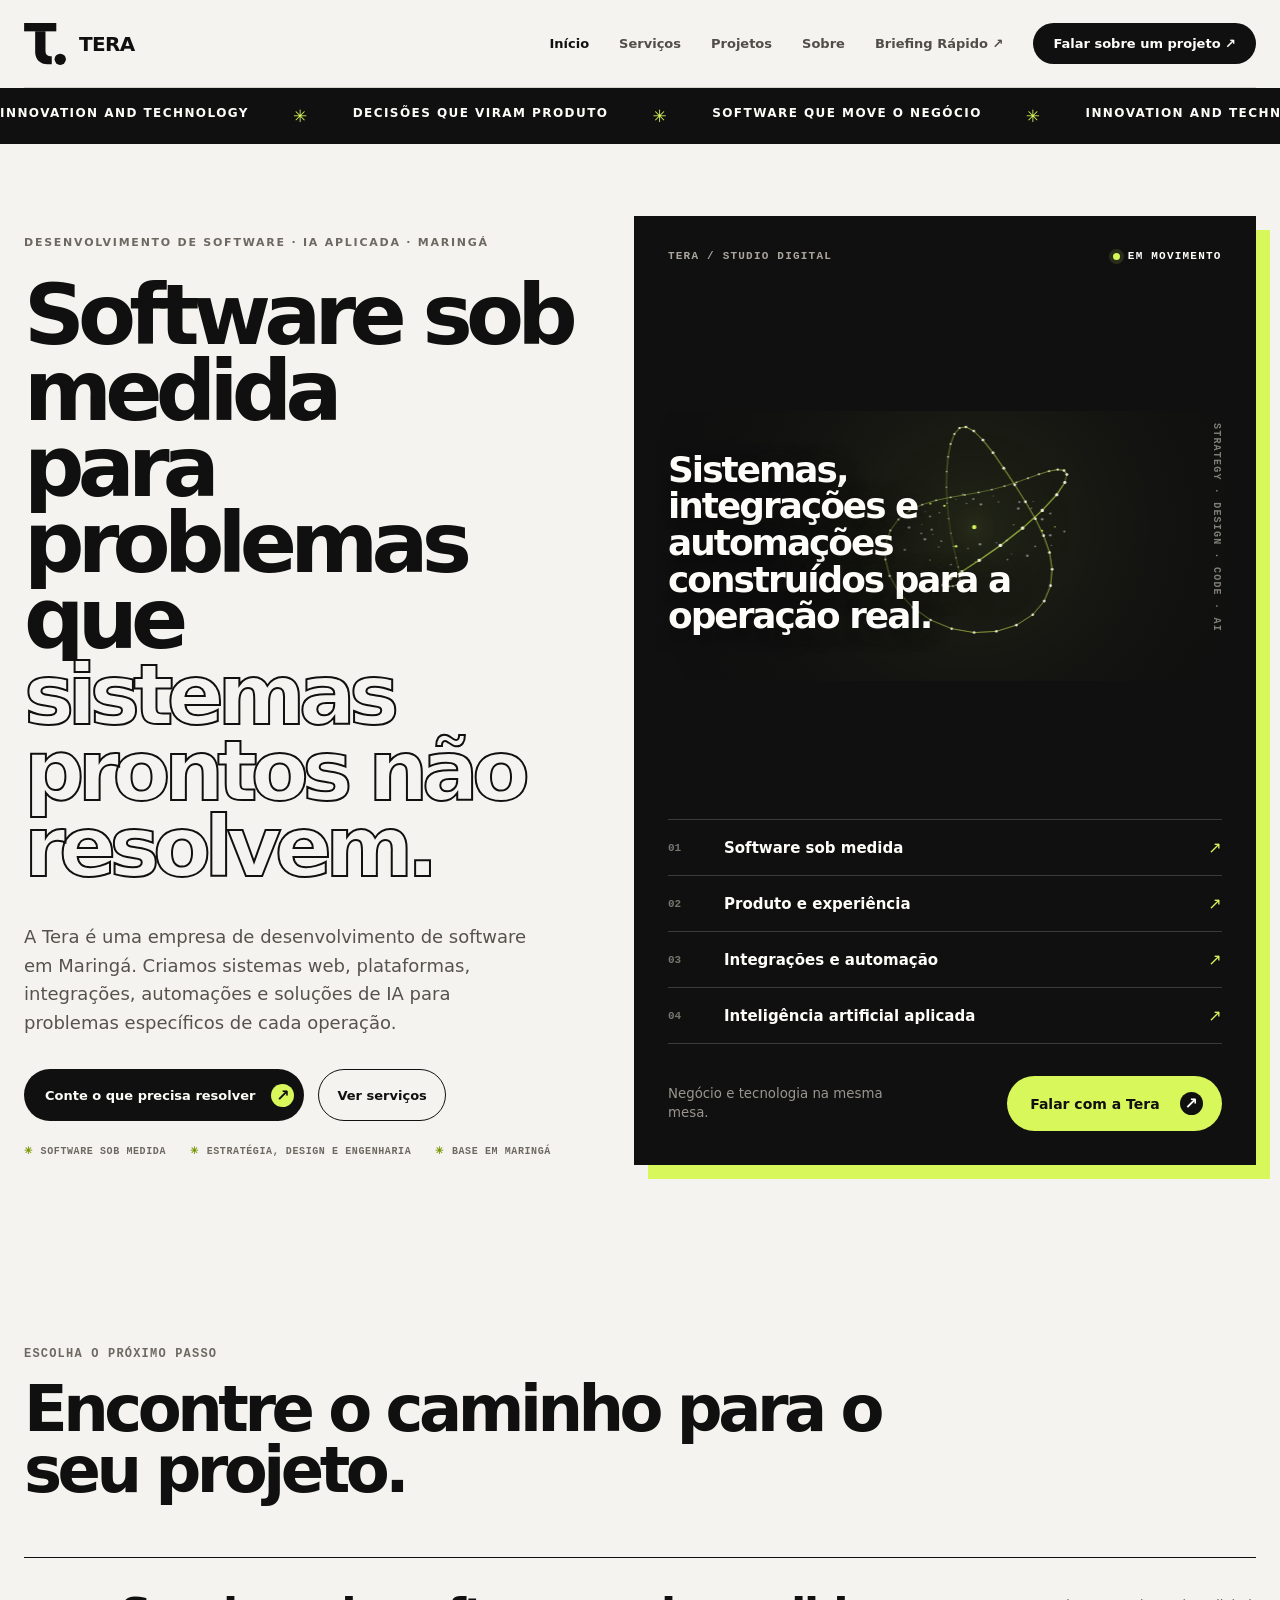
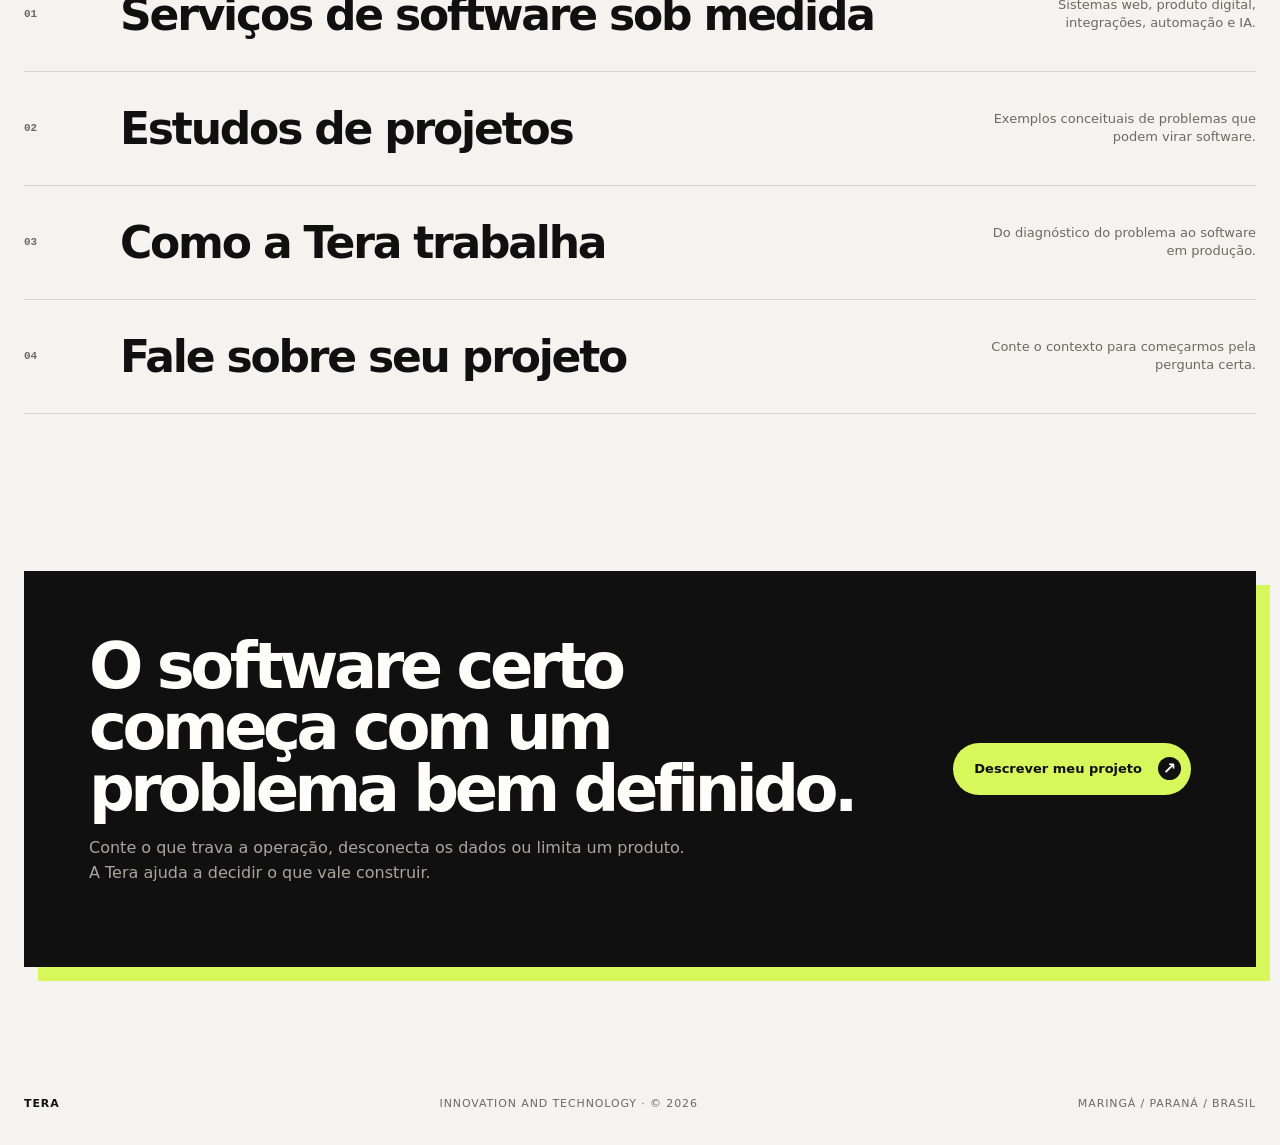
==== index.html @ 7fd95eed "Add interactive 3D briefing wizard, replacing AI chat approach Ships a standalone no-AI, question-by" ====
<!DOCTYPE html>

<html lang="pt-BR"><head><meta charset="utf-8"/><meta content="width=device-width,initial-scale=1" name="viewport"/><meta content="Desenvolvimento de software sob medida, sistemas web, integrações, automação e IA aplicada para empresas. Tera, em Maringá-PR." name="description"/><meta content="#f5f3ef" name="theme-color"/><meta content="Tera | Software sob medida e IA em Maringá" property="og:title"/><meta content="website" property="og:type"/><meta content="https://tera.brugnolo.com.br/" property="og:url"/><link href="https://tera.brugnolo.com.br/" rel="canonical"/><title>Tera | Software sob medida e IA em Maringá</title><style>
    :root {
      --ink:#101010; --paper:#f5f3ef; --white:#fffdf9; --muted:#6d6962;
      --line:#d8d4cc; --acid:#d7f75b; --soft:#e9e6df; --max:1240px;
    }
    *{box-sizing:border-box} html{scroll-behavior:smooth} body{margin:0;background:var(--paper);color:var(--ink);font-family:Inter,ui-sans-serif,system-ui,-apple-system,BlinkMacSystemFont,"Segoe UI",sans-serif;-webkit-font-smoothing:antialiased} a{color:inherit;text-decoration:none} button{font:inherit}.wrap{width:min(calc(100% - 48px),var(--max));margin:0 auto}
    .skip{position:absolute;left:-999px;top:10px;background:var(--ink);color:white;padding:12px 16px;z-index:100}.skip:focus{left:10px}
    header{height:88px;display:flex;align-items:center;justify-content:space-between;border-bottom:1px solid var(--line)}
    .brand{display:inline-flex;align-items:center;gap:13px;font-weight:900;letter-spacing:-.04em}.brand-mark{width:42px;height:42px;display:block}.brand-word{font-size:20px}nav{display:flex;align-items:center;gap:30px;font-size:13px;font-weight:750}nav a{color:#514e49;transition:color .2s ease}nav a:hover,nav a:focus-visible{color:var(--ink)}
    .nav-cta,.button{background:var(--ink);color:var(--white);border-radius:999px;padding:13px 20px;border:0;cursor:pointer;transition:transform .2s ease,background .2s ease}.nav-cta:hover,.button:hover{transform:translateY(-2px);background:#292929}
    :focus-visible{outline:3px solid #78a800;outline-offset:4px}
    .ticker{background:var(--ink);color:var(--white);overflow:hidden;white-space:nowrap;border-block:1px solid var(--ink)}.ticker-track{display:flex;gap:44px;width:max-content;padding:17px 0;font-size:12px;letter-spacing:.12em;text-transform:uppercase;font-weight:800;animation:move 28s linear infinite}.ticker b{color:var(--acid);font-size:17px}@keyframes move{to{transform:translateX(-50%)}}
    .hero{padding:72px 0 86px;display:grid;grid-template-columns:.95fr 1.05fr;gap:48px;align-items:stretch}.eyebrow{display:flex;align-items:center;gap:10px;color:var(--muted);font-size:11px;letter-spacing:.16em;text-transform:uppercase;font-weight:800}.eyebrow i{display:block;width:7px;height:7px;border-radius:50%;background:var(--acid);border:1px solid var(--ink)}.hero-main{display:flex;flex-direction:column;justify-content:space-between;padding:20px 0 8px}.hero-main h1{max-width:680px;margin:28px 0 38px;font-size:clamp(55px,6.6vw,94px);line-height:.9;letter-spacing:-.08em;font-weight:900}.hero-main h1 em{display:block;font-style:normal;color:transparent;-webkit-text-stroke:2px var(--ink)}.hero-main .lead{max-width:520px;color:#56534d;font-size:18px;line-height:1.58;margin:0}.hero-panel{background:var(--ink);color:var(--white);padding:34px;min-height:590px;display:flex;flex-direction:column;justify-content:space-between;box-shadow:14px 14px 0 var(--acid)}.panel-top{display:flex;justify-content:space-between;gap:20px;align-items:center;font:700 11px ui-monospace,SFMono-Regular,monospace;letter-spacing:.11em;color:#aaa69f}.status{display:inline-flex;align-items:center;gap:8px;color:var(--white)}.status:before{content:"";width:7px;height:7px;background:var(--acid);border-radius:50%;box-shadow:0 0 0 4px rgba(215,247,91,.13)}.panel-statement{font-size:clamp(31px,3.4vw,49px);line-height:1.02;letter-spacing:-.06em;font-weight:800;max-width:520px;margin:60px 0}.panel-list{border-top:1px solid #3b3b39}.panel-item{display:grid;grid-template-columns:42px 1fr auto;align-items:center;gap:14px;padding:18px 0;border-bottom:1px solid #3b3b39}.panel-item span:first-child{font:700 11px ui-monospace,SFMono-Regular,monospace;color:#77746e}.panel-item b{font-size:15px}.panel-item i{font-style:normal;color:var(--acid)}.hero-action{display:flex;align-items:center;justify-content:space-between;gap:20px;margin-top:32px}.hero-action small{max-width:220px;color:#99958e;line-height:1.4}.button{display:inline-flex;align-items:center;gap:20px;font-size:14px;font-weight:800;padding:16px 19px 16px 23px}.hero-panel .button{background:var(--acid);color:var(--ink)}.hero-panel .button:hover{background:#e5ff82}.arrow{width:23px;height:23px;display:grid;place-items:center;border-radius:50%;background:var(--acid);color:var(--ink);font-size:16px}.hero-panel .arrow{background:var(--ink);color:var(--white)}
    section{padding:112px 0}.section-head{display:flex;justify-content:space-between;gap:40px;align-items:start;margin-bottom:48px}.section-number{color:var(--muted);font:700 12px ui-monospace,SFMono-Regular,monospace;letter-spacing:.1em;margin-bottom:18px}h2{font-size:clamp(38px,5vw,65px);line-height:.96;letter-spacing:-.07em;max-width:760px;margin:0}.intro{max-width:310px;color:var(--muted);line-height:1.55;font-size:15px;margin:0}
    .service-grid{display:grid;grid-template-columns:repeat(2,1fr);gap:1px;background:var(--line);box-shadow:0 0 0 1px var(--line);perspective:1200px}.service{position:relative;overflow:hidden;min-height:300px;background:var(--paper);padding:30px;display:flex;flex-direction:column;justify-content:space-between;transform-style:preserve-3d;will-change:transform;transition:transform .18s ease,background .25s ease,color .25s ease,box-shadow .25s ease}.service:after{content:"";position:absolute;inset:-40%;background:radial-gradient(circle at var(--mx,50%) var(--my,50%),rgba(215,247,91,.28),transparent 34%);opacity:0;transition:opacity .25s;pointer-events:none}.service:hover{background:var(--ink);color:var(--white);box-shadow:0 24px 50px rgba(0,0,0,.16);z-index:2}.service:hover:after{opacity:1}.service>div{position:relative;z-index:1;transform:translateZ(22px)}.service .num{color:var(--muted);font:700 12px ui-monospace,SFMono-Regular,monospace}.service h3{font-size:30px;line-height:1;letter-spacing:-.055em;margin:0 0 13px}.service p{color:var(--muted);line-height:1.5;font-size:15px;max-width:430px;margin:0}.service:hover p{color:#bbb7b0}.service ul{list-style:none;padding:0;margin:22px 0 0;display:flex;flex-wrap:wrap;gap:7px}.service li{font-size:11px;text-transform:uppercase;letter-spacing:.06em;border:1px solid currentColor;border-radius:999px;padding:7px 10px;opacity:.72}
    .outcomes{border-top:1px solid var(--line)}.outcome-list{border-top:1px solid var(--ink)}.outcome{display:grid;grid-template-columns:80px .7fr 1fr;gap:34px;align-items:start;padding:31px 0;border-bottom:1px solid var(--line)}.outcome span{font:700 12px ui-monospace,SFMono-Regular,monospace;color:var(--muted)}.outcome h3{font-size:24px;letter-spacing:-.04em;margin:0}.outcome p{font-size:15px;line-height:1.55;color:var(--muted);margin:0;max-width:570px}
    .process{background:var(--white)}.process-grid{display:grid;grid-template-columns:repeat(4,1fr);margin-top:58px;border-top:1px solid var(--ink)}.step{padding:28px 28px 5px 0;min-height:250px;border-right:1px solid var(--line);margin-right:28px}.step:last-child{border-right:0;margin-right:0}.step .step-num{font:700 12px ui-monospace,SFMono-Regular,monospace;color:var(--muted)}.step h3{font-size:23px;letter-spacing:-.04em;margin:65px 0 12px}.step p{color:var(--muted);font-size:14px;line-height:1.5;margin:0}
    .capabilities{display:grid;grid-template-columns:.8fr 1.2fr;gap:80px;align-items:start}.capabilities h2{position:sticky;top:35px}.cap-list{border-top:1px solid var(--ink)}.cap{display:flex;justify-content:space-between;gap:25px;padding:24px 0;border-bottom:1px solid var(--line);align-items:center}.cap b{font-size:18px}.cap span{font-size:13px;color:var(--muted);text-align:right;max-width:300px;line-height:1.4}
    .manifesto{position:relative;overflow:hidden;background:var(--ink);color:var(--white);padding:125px 0}.manifesto:before{content:"";position:absolute;width:760px;height:760px;right:-220px;top:-330px;border-radius:50%;background:radial-gradient(circle,rgba(215,247,91,.14),rgba(215,247,91,0) 67%);animation:breathe 6s ease-in-out infinite}.manifesto:after{content:"";position:absolute;inset:0;background-image:linear-gradient(rgba(255,255,255,.025) 1px,transparent 1px),linear-gradient(90deg,rgba(255,255,255,.025) 1px,transparent 1px);background-size:42px 42px;mask-image:linear-gradient(to left,black,transparent 70%)}.manifesto .wrap{position:relative;z-index:1}.manifesto .eyebrow{color:#aaa69f}.manifesto h2{max-width:900px;margin-top:26px}.manifesto h2 strong{display:inline-block;color:var(--acid);font-weight:900;animation:word-float 4s ease-in-out infinite}.principles{display:grid;grid-template-columns:repeat(3,1fr);gap:48px;margin-top:82px;border-top:1px solid #3d3d3b;padding-top:25px}.principle b{display:block;font-size:19px;margin-bottom:10px}.principle p{color:#aaa69f;line-height:1.55;font-size:14px;max-width:280px;margin:0}
    .faq-grid{display:grid;grid-template-columns:.65fr 1.35fr;gap:80px}.faq-list{border-top:1px solid var(--ink)}details{border-bottom:1px solid var(--line)}summary{list-style:none;cursor:pointer;font-size:20px;font-weight:750;letter-spacing:-.03em;padding:25px 50px 25px 0;position:relative}summary::-webkit-details-marker{display:none}summary:after{content:"+";position:absolute;right:4px;top:21px;font-size:28px;font-weight:400}details[open] summary:after{content:"−"}details p{margin:-5px 60px 26px 0;color:var(--muted);font-size:15px;line-height:1.6;max-width:680px}
    .contact{padding-bottom:96px}.contact-box{display:grid;grid-template-columns:.78fr 1.22fr;gap:72px;align-items:start;border-bottom:1px solid var(--line);padding-bottom:82px}.contact h2{max-width:590px}.contact-intro{color:var(--muted);line-height:1.58;font-size:15px;max-width:390px;margin:25px 0 0}.contact-form{background:var(--white);padding:32px;box-shadow:0 0 0 1px rgba(0,0,0,.09),0 18px 50px rgba(0,0,0,.06)}.form-grid{display:grid;grid-template-columns:1fr 1fr;gap:24px 20px}.field{display:flex;flex-direction:column;gap:9px}.field.full{grid-column:1/-1}.field label{font:750 11px ui-monospace,SFMono-Regular,monospace;letter-spacing:.09em;text-transform:uppercase;color:var(--muted)}.field input,.field select,.field textarea{width:100%;border:0;border-bottom:1px solid #bdb9b1;border-radius:0;background:transparent;color:var(--ink);font:inherit;font-size:16px;font-weight:500;line-height:1.4;padding:7px 0 12px;outline:0;transition:border-color .2s,box-shadow .2s}.field input::placeholder,.field textarea::placeholder{color:#aaa69f}.field select{cursor:pointer}.field textarea{min-height:112px;resize:vertical}.field input:focus,.field select:focus,.field textarea:focus{border-color:var(--ink);box-shadow:0 1px 0 var(--ink)}.form-footer{display:flex;justify-content:space-between;align-items:center;gap:24px;margin-top:28px}.form-footer small{max-width:270px;color:var(--muted);font-size:11px;line-height:1.45}.submit-button{display:inline-flex;align-items:center;justify-content:center;gap:18px;border:0;border-radius:999px;background:var(--ink);color:var(--white);padding:15px 17px 15px 22px;font-weight:800;cursor:pointer;white-space:nowrap;transition:transform .2s,background .2s,opacity .2s}.submit-button:hover{transform:translateY(-2px);background:#292929}.submit-button:disabled{cursor:wait;opacity:.58;transform:none}.submit-button .arrow{background:var(--acid)}.form-status{grid-column:1/-1;margin:0;color:#496500;font-size:13px;min-height:18px}.form-status.error{color:#a12c20}.honeypot{position:absolute!important;left:-9999px!important;width:1px!important;height:1px!important;opacity:0!important;pointer-events:none!important}footer{display:flex;justify-content:space-between;align-items:center;color:var(--muted);font-size:11px;letter-spacing:.08em;text-transform:uppercase;padding:25px 0 36px}.footer-brand{color:var(--ink);font-weight:900}
    #scroll-progress{position:fixed;left:0;top:0;height:3px;width:100%;z-index:999;transform:scaleX(0);transform-origin:left;background:var(--acid);mix-blend-mode:difference;pointer-events:none}.hero-panel{position:relative;overflow:hidden;transform-style:preserve-3d;will-change:transform;transition:transform .14s ease-out,box-shadow .14s ease-out}.hero-panel>*:not(.orbital-stage){position:relative;z-index:2;transform:translateZ(28px)}.orbital-stage{position:relative;z-index:1;height:270px;margin:18px -12px 8px;overflow:hidden;transform:translateZ(12px)}#tera-orbit{position:absolute;inset:0;width:100%;height:100%;display:block}.orbit-caption{position:absolute;left:12px;bottom:10px;width:min(390px,82%);font-size:clamp(25px,2.8vw,41px);line-height:1.02;letter-spacing:-.055em;font-weight:800;text-shadow:0 3px 20px #101010}.orbit-axis{position:absolute;right:12px;top:12px;color:#817e77;font:700 10px ui-monospace,SFMono-Regular,monospace;letter-spacing:.12em;writing-mode:vertical-rl}.motion-ready .reveal{opacity:0;transform:translateY(46px) scale(.985);transition:opacity .8s cubic-bezier(.2,.7,.2,1),transform .8s cubic-bezier(.2,.7,.2,1)}.motion-ready .reveal.in-view{opacity:1;transform:none}.motion-ready .reveal[data-delay="1"]{transition-delay:.08s}.motion-ready .reveal[data-delay="2"]{transition-delay:.16s}.motion-ready .reveal[data-delay="3"]{transition-delay:.24s}.hero-main{animation:hero-in .9s .08s both cubic-bezier(.2,.75,.2,1)}.hero-panel{animation:panel-in 1s .18s both cubic-bezier(.2,.75,.2,1)}.brand-mark{transition:transform .6s cubic-bezier(.2,.8,.2,1)}.brand:hover .brand-mark{transform:rotateY(180deg)}nav a:not(.nav-cta){position:relative}nav a:not(.nav-cta):after{content:"";position:absolute;left:0;right:0;bottom:-7px;height:1px;background:currentColor;transform:scaleX(0);transform-origin:right;transition:transform .3s ease}nav a:not(.nav-cta):hover:after{transform:scaleX(1);transform-origin:left}.outcome{transition:padding .3s ease,background .3s ease}.outcome:hover{padding-left:18px;padding-right:18px;background:rgba(255,255,255,.45)}.cap{transition:padding .3s ease,background .3s ease}.cap:hover{padding-left:15px;padding-right:15px;background:var(--acid)}@keyframes hero-in{from{opacity:0;transform:translateX(-42px)}to{opacity:1;transform:none}}@keyframes panel-in{from{opacity:0;transform:perspective(1000px) rotateY(-8deg) translateX(55px)}to{opacity:1;transform:perspective(1000px) rotateY(0) translateX(0)}}@keyframes breathe{50%{transform:scale(1.18);opacity:.72}}@keyframes word-float{50%{transform:translateY(-5px)}}
    .projects-showcase{position:relative;overflow:hidden;background:var(--ink);color:var(--white);padding:125px 0}.projects-showcase:before{content:"";position:absolute;inset:0;background-image:linear-gradient(rgba(255,255,255,.022) 1px,transparent 1px),linear-gradient(90deg,rgba(255,255,255,.022) 1px,transparent 1px);background-size:48px 48px}.projects-layout{position:relative;z-index:1;display:grid;grid-template-columns:.7fr 1.3fr;gap:82px;align-items:start}.projects-intro{position:sticky;top:36px}.projects-intro h2{margin-bottom:27px}.projects-intro p{max-width:410px;color:#aaa69f;font-size:15px;line-height:1.65}.concept-note{display:inline-flex;align-items:center;gap:10px;margin-top:26px;padding:10px 13px;border:1px solid #44433f;border-radius:999px;color:#bbb7b0;font:750 10px ui-monospace,SFMono-Regular,monospace;letter-spacing:.08em;text-transform:uppercase}.concept-note i{width:7px;height:7px;border-radius:50%;background:var(--acid);box-shadow:0 0 0 4px rgba(215,247,91,.1)}.project-stack{display:grid;gap:24px}.project-card{position:relative;overflow:hidden;min-height:560px;padding:34px;background:#1b1b1a;border:1px solid #363633;display:flex;flex-direction:column;justify-content:space-between;transform-style:preserve-3d;transition:transform .24s ease,border-color .24s ease}.project-card:hover{border-color:#77746e}.project-card:nth-child(2),.project-card:nth-child(5){background:#e8e5de;color:var(--ink);border-color:#e8e5de}.project-card:nth-child(3){background:var(--acid);color:var(--ink);border-color:var(--acid)}.project-head{position:relative;z-index:3;display:flex;justify-content:space-between;gap:30px;align-items:start}.project-kicker{font:800 10px ui-monospace,SFMono-Regular,monospace;letter-spacing:.12em;text-transform:uppercase;color:#aaa69f}.project-card:nth-child(2) .project-kicker,.project-card:nth-child(3) .project-kicker,.project-card:nth-child(5) .project-kicker{color:#67645e}.project-index{font:900 12px ui-monospace,SFMono-Regular,monospace}.project-copy{position:relative;z-index:3;max-width:610px}.project-copy h3{font-size:clamp(35px,4vw,58px);line-height:.94;letter-spacing:-.065em;margin:0 0 18px}.project-copy p{max-width:500px;margin:0;color:#aaa69f;font-size:15px;line-height:1.6}.project-card:nth-child(2) .project-copy p,.project-card:nth-child(3) .project-copy p,.project-card:nth-child(5) .project-copy p{color:#5e5b55}.project-tags{display:flex;flex-wrap:wrap;gap:7px;margin-top:22px}.project-tags span{padding:7px 10px;border:1px solid currentColor;border-radius:999px;font-size:10px;font-weight:800;letter-spacing:.06em;text-transform:uppercase;opacity:.7}.project-lab{position:absolute;z-index:1;right:-4%;top:16%;width:62%;height:55%;transform:perspective(900px) rotateY(var(--py,-8deg)) rotateX(var(--px,5deg)) translate3d(var(--tx,0),var(--ty,0),0);transition:transform .2s ease-out}.ops-window{position:absolute;inset:0;background:#111;border:1px solid #4a4944;box-shadow:18px 25px 70px rgba(0,0,0,.4);padding:19px;transform:rotate(-3deg)}.ops-top{display:flex;justify-content:space-between;color:#89867f;font:700 8px ui-monospace,monospace;letter-spacing:.1em}.ops-grid{display:grid;grid-template-columns:.42fr 1fr;gap:12px;margin-top:18px;height:calc(100% - 36px)}.ops-nav{border-right:1px solid #353532;display:grid;align-content:start;gap:9px;padding-right:12px}.ops-nav i{height:7px;background:#343431;border-radius:9px}.ops-nav i:first-child{background:var(--acid)}.ops-board{display:grid;grid-template-columns:repeat(3,1fr);gap:8px}.ops-col{background:#1d1d1b;padding:8px;display:grid;align-content:start;gap:7px}.ops-col:before{content:"";height:5px;width:45%;background:#585650;border-radius:5px}.ops-item{height:30px;border:1px solid #3d3c38;background:#282825;animation:ops-pulse 3s ease-in-out infinite}.ops-col:nth-child(2) .ops-item{animation-delay:.5s}.ops-col:nth-child(3) .ops-item{animation-delay:1s}.ai-lab{display:grid;place-items:center}.ai-core{position:relative;width:230px;aspect-ratio:1;border:1px solid rgba(0,0,0,.24);border-radius:50%;animation:core-turn 12s linear infinite}.ai-core:before,.ai-core:after{content:"";position:absolute;inset:16%;border:1px solid rgba(0,0,0,.28);border-radius:50%;transform:rotateX(67deg)}.ai-core:after{inset:30%;background:var(--ink);border:0;box-shadow:0 0 45px rgba(16,16,16,.32);animation:core-breathe 3s ease-in-out infinite}.ai-signal{position:absolute;height:1px;background:var(--ink);transform-origin:left;opacity:.45;animation:signal 2.8s ease-in-out infinite}.ai-signal.s1{--signal-rotate:8deg;width:140px;left:-90px;top:34%;transform:rotate(8deg)}.ai-signal.s2{--signal-rotate:187deg;width:120px;right:-92px;top:61%;transform:rotate(187deg);animation-delay:.5s}.ai-signal.s3{--signal-rotate:-18deg;width:95px;left:-55px;bottom:10%;transform:rotate(-18deg);animation-delay:1s}.journey-lab{display:grid;place-items:center}.journey-path{position:relative;width:90%;height:75%}.journey-line{position:absolute;left:5%;right:5%;top:50%;height:1px;background:rgba(0,0,0,.32)}.journey-line:after{content:"";position:absolute;left:0;top:-1px;width:35%;height:3px;background:var(--ink);animation:path-grow 3.8s ease-in-out infinite}.journey-node{position:absolute;top:calc(50% - 12px);width:24px;height:24px;border:1px solid var(--ink);border-radius:50%;background:var(--acid)}.journey-node:after{content:attr(data-label);position:absolute;top:36px;left:50%;transform:translateX(-50%);white-space:nowrap;font:800 8px ui-monospace,monospace;letter-spacing:.08em}.journey-node.n1{left:5%}.journey-node.n2{left:35%}.journey-node.n3{left:65%}.journey-node.n4{right:5%;background:var(--ink);box-shadow:0 0 0 9px rgba(0,0,0,.08)}.project-cta{display:flex;align-items:center;justify-content:space-between;gap:32px;margin-top:36px;padding-top:28px;border-top:1px solid #3c3c39}.project-cta p{margin:0;color:#aaa69f;max-width:510px;line-height:1.5}.project-cta .primary-cta{background:var(--acid);color:var(--ink);white-space:nowrap}.project-cta .arrow{background:var(--ink);color:var(--white)}.project-link{display:inline-flex;align-items:center;gap:11px;margin-top:22px;color:inherit;font:850 12px ui-monospace,SFMono-Regular,monospace;letter-spacing:.06em;text-transform:uppercase}.project-link .arrow{display:grid;place-items:center;width:25px;height:25px;border-radius:50%;background:var(--acid);color:var(--ink);font-size:15px}.project-card:nth-child(2) .project-link .arrow,.project-card:nth-child(3) .project-link .arrow,.project-card:nth-child(5) .project-link .arrow{background:var(--ink);color:var(--white)}.epub-lab{display:grid;place-items:center}.epub-book{position:relative;width:180px;height:238px;padding:28px 22px;background:var(--ink);color:var(--white);box-shadow:16px 23px 48px rgba(0,0,0,.22);transform:rotate(-8deg);font:900 28px ui-monospace,monospace;letter-spacing:-.08em}.epub-book:before{content:"DIGITAL EDITION";position:absolute;left:22px;bottom:22px;font:800 8px ui-monospace,monospace;letter-spacing:.12em}.epub-book i{display:block;height:1px;background:var(--acid);margin-top:15px}.epub-pages{position:absolute;right:-32px;bottom:14px;display:grid;gap:7px;transform:rotate(8deg)}.epub-pages span{display:block;width:91px;padding:10px;background:#f5f3ef;border:1px solid #bdb9b1;color:var(--ink);font:800 9px ui-monospace,monospace;letter-spacing:.08em}@keyframes ops-pulse{50%{border-color:var(--acid);transform:translateY(-2px)}}@keyframes core-turn{to{transform:rotate(360deg)}}@keyframes core-breathe{50%{transform:scale(1.18);box-shadow:0 0 65px rgba(16,16,16,.42)}}@keyframes signal{50%{opacity:.12;transform:scaleX(.65) rotate(var(--signal-rotate,0deg))}}@keyframes path-grow{50%{width:100%}}
    .preloader{position:fixed;inset:0;z-index:2000;display:grid;place-items:center;background:var(--ink);color:var(--white);transition:opacity .65s cubic-bezier(.2,.75,.2,1),visibility .65s}.preloader.done{opacity:0;visibility:hidden}.preloader-inner{display:grid;justify-items:center;gap:22px}.preloader-mark{width:82px;height:82px;color:var(--white);animation:intro-spin 1.2s cubic-bezier(.2,.8,.2,1) both}.preloader-mark circle{fill:var(--acid)}.preloader-label{font:800 10px ui-monospace,SFMono-Regular,monospace;letter-spacing:.22em;color:#aaa69f}.cursor-aura{position:fixed;left:0;top:0;width:280px;height:280px;border-radius:50%;pointer-events:none;z-index:0;opacity:0;background:radial-gradient(circle,rgba(215,247,91,.16),rgba(215,247,91,0) 68%);transform:translate3d(-50%,-50%,0);transition:opacity .3s;mix-blend-mode:multiply}.cursor-aura.active{opacity:1}.conversion-dock{position:fixed;right:24px;bottom:24px;z-index:120;display:flex;align-items:center;gap:15px;padding:11px 12px 11px 18px;border:1px solid rgba(255,255,255,.15);border-radius:999px;background:rgba(24,24,23,.94);color:var(--white);font-size:12px;font-weight:800;box-shadow:0 18px 55px rgba(0,0,0,.24);backdrop-filter:blur(14px);transform:translateY(30px);opacity:0;pointer-events:none;transition:transform .4s cubic-bezier(.2,.8,.2,1),opacity .4s}.conversion-dock.visible{transform:none;opacity:1;pointer-events:auto}.conversion-dock .arrow{background:var(--acid)}.line-clip{display:block;overflow:hidden;padding-bottom:.05em;margin-bottom:-.05em}.line-clip>span{display:block;transform:translateY(115%) rotate(2deg);animation:line-rise .9s var(--line-delay,0s) cubic-bezier(.16,1,.3,1) forwards}.hero-ctas{display:flex;align-items:center;gap:14px;margin-top:32px}.primary-cta,.secondary-cta{min-height:52px;display:inline-flex;align-items:center;justify-content:center;gap:16px;border-radius:999px;font-weight:850;font-size:13px;padding:9px 10px 9px 21px}.primary-cta{background:var(--ink);color:var(--white)}.primary-cta .arrow{background:var(--acid)}.secondary-cta{padding:9px 18px;border:1px solid var(--ink)}.trust-line{display:flex;flex-wrap:wrap;gap:11px 24px;margin-top:24px;color:var(--muted);font:750 10px ui-monospace,SFMono-Regular,monospace;letter-spacing:.06em;text-transform:uppercase}.trust-line span:before{content:"✳";color:#779600;margin-right:8px}.conversion-break{display:grid;grid-template-columns:1.25fr .75fr;align-items:center;gap:40px;background:var(--white);padding:38px 42px;margin-top:65px;border:1px solid var(--line);box-shadow:12px 12px 0 var(--acid)}.conversion-break b{font-size:clamp(24px,3vw,40px);line-height:1;letter-spacing:-.045em}.conversion-break p{margin:10px 0 0;color:var(--muted);font-size:14px;line-height:1.5}.conversion-break .primary-cta{justify-self:end}.origin{position:relative;overflow:hidden;background:var(--acid);color:var(--ink);padding:0}.origin-grid{display:grid;grid-template-columns:.78fr 1.22fr;min-height:640px}.origin-copy{position:relative;z-index:2;padding:110px 50px 110px 0;display:flex;flex-direction:column;justify-content:space-between}.origin-copy h2{max-width:650px}.origin-copy p{max-width:520px;font-size:17px;line-height:1.65}.origin-visual{position:relative;border-left:1px solid rgba(0,0,0,.22);overflow:hidden;display:grid;place-items:center;perspective:900px}.origin-mark{position:relative;width:min(390px,70%);aspect-ratio:1;transform-style:preserve-3d;animation:origin-float 6s ease-in-out infinite}.origin-symbol{position:absolute;inset:12%;width:76%;height:76%;color:var(--ink);transform:translateZ(55px);filter:drop-shadow(0 20px 22px rgba(0,0,0,.12))}.origin-ring{position:absolute;inset:7%;border:1px solid rgba(0,0,0,.35);border-radius:50%;transform:rotateX(67deg) rotateZ(12deg);animation:ring-spin 9s linear infinite}.origin-ring.r2{inset:19%;transform:rotateY(70deg) rotateZ(30deg);animation-direction:reverse;animation-duration:7s}.origin-meta{position:absolute;left:28px;bottom:26px;font:800 10px ui-monospace,SFMono-Regular,monospace;letter-spacing:.12em;text-transform:uppercase}.origin-ticker{position:absolute;left:0;right:0;top:24px;white-space:nowrap;font-size:12px;font-weight:900;letter-spacing:.15em;opacity:.52;animation:ticker-local 16s linear infinite}.origin-ticker span{display:inline-block;padding-right:60px}@keyframes intro-spin{from{opacity:0;transform:scale(.55) rotate(-35deg)}to{opacity:1;transform:none}}@keyframes intro-dot{from{opacity:0;transform:translateX(-35px) scale(.3)}to{opacity:1;transform:none}}@keyframes line-rise{to{transform:none}}@keyframes origin-float{50%{transform:rotateY(9deg) rotateX(-5deg) translateY(-12px)}}@keyframes ring-spin{to{transform:rotateX(67deg) rotateZ(372deg)}}@keyframes ticker-local{to{transform:translateX(-50%)}}
    @media(max-width:900px){nav a:not(.nav-cta){display:none}.hero{grid-template-columns:1fr;gap:38px}.hero-panel{min-height:540px}.process-grid{grid-template-columns:repeat(2,1fr)}.step:nth-child(2){border-right:0}.capabilities,.faq-grid{grid-template-columns:1fr;gap:42px}.capabilities h2{position:static}.origin-grid{grid-template-columns:1fr}.origin-copy{padding:85px 0 50px}.origin-visual{min-height:460px;border-left:0;border-top:1px solid rgba(0,0,0,.22)}.conversion-break{grid-template-columns:1fr}.conversion-break .primary-cta{justify-self:start}.projects-layout{grid-template-columns:1fr;gap:55px}.projects-intro{position:static}.projects-intro p{max-width:560px}}
    @media(max-width:640px){.wrap{width:min(calc(100% - 32px),var(--max))}header{height:74px}.brand-word{font-size:17px}.brand-mark{width:36px;height:36px}.nav-cta{padding:12px 15px}.hero{padding:50px 0 68px}.hero-main h1{font-size:clamp(53px,16vw,82px)}.hero-main h1 em{-webkit-text-stroke-width:1px}.hero-main .lead{font-size:16px}.hero-panel{padding:25px;min-height:520px;box-shadow:8px 8px 0 var(--acid)}.panel-statement{margin:44px 0}.panel-item{grid-template-columns:34px 1fr auto}.hero-action{align-items:flex-end}.hero-action small{display:none}section{padding:78px 0}.section-head{display:block}.intro{margin-top:20px}.service-grid,.principles,.contact-box{grid-template-columns:1fr}.service{min-height:260px}.outcome{grid-template-columns:42px 1fr;gap:18px}.outcome p{grid-column:2}.process-grid{grid-template-columns:1fr}.step,.step:nth-child(2){border-right:0;border-bottom:1px solid var(--line);margin-right:0;min-height:auto;padding:25px 0}.step:last-child{border-bottom:0}.step h3{margin:32px 0 10px}.cap{display:block}.cap span{display:block;text-align:left;margin-top:8px}.principles{gap:32px;margin-top:55px}.manifesto{padding:82px 0}.faq-grid{gap:35px}.contact-box{gap:40px;padding-bottom:60px}.contact-form{padding:24px}.form-grid{grid-template-columns:1fr}.field.full{grid-column:auto}.form-footer{align-items:stretch;flex-direction:column}.submit-button{width:100%}footer{display:block;line-height:2}.cursor-aura{display:none}.conversion-dock{right:16px;bottom:14px}.conversion-dock>span:first-child{display:none}.hero-ctas{align-items:stretch;flex-direction:column}.primary-cta,.secondary-cta{width:100%}.trust-line{display:grid;grid-template-columns:1fr 1fr}.origin-copy{padding:72px 0 42px}.origin-visual{min-height:380px}.origin-mark{width:76%}.conversion-break{padding:28px 24px;margin-top:44px}.conversion-break .primary-cta{width:100%}.projects-showcase{padding:82px 0}.project-card{min-height:540px;padding:24px}.project-lab{width:92%;height:48%;right:-18%;top:16%;opacity:.72}.project-copy h3{font-size:40px}.project-cta{align-items:stretch;flex-direction:column}.project-cta .primary-cta{width:100%}}
    @media(prefers-reduced-motion:reduce){html{scroll-behavior:auto}.ticker-track,.hero-main,.hero-panel,.manifesto:before,.manifesto h2 strong{animation:none}.motion-ready .reveal{opacity:1;transform:none}*{transition-duration:.01ms!important}}
  
.page-intro{padding:82px 0 72px;border-bottom:1px solid var(--line)}
.screen-directory{padding-top:96px}.screen-directory h2{max-width:900px}.screen-list{margin-top:55px;border-top:1px solid var(--ink)}
.screen-link{display:grid;grid-template-columns:70px 1fr auto;gap:26px;align-items:center;padding:31px 0;border-bottom:1px solid var(--line);transition:padding .3s ease,background .3s ease}.screen-link:hover{padding-left:18px;padding-right:18px;background:var(--acid)}.screen-link>span:first-child{font:800 11px ui-monospace,SFMono-Regular,monospace;color:var(--muted)}.screen-link b{font-size:clamp(25px,3.5vw,44px);letter-spacing:-.05em}.screen-link small{max-width:280px;color:var(--muted);font-size:13px;line-height:1.45;text-align:right}
.home-final{padding:45px 0 105px}.home-final-box{background:var(--ink);color:var(--white);padding:65px;display:grid;grid-template-columns:1fr auto;align-items:center;gap:45px;box-shadow:14px 14px 0 var(--acid)}.home-final h2{font-size:clamp(40px,5vw,70px);max-width:790px}.home-final p{color:#aaa69f;line-height:1.55;max-width:600px}.home-final .primary-cta{background:var(--acid);color:var(--ink);white-space:nowrap}.home-final .arrow{background:var(--ink);color:var(--white)}
.site-footer{width:min(calc(100% - 48px),var(--max));margin:0 auto}.site-screen{display:none}.site-screen.active{display:block}.spa-nav a[data-route].nav-active{color:var(--ink)!important;font-weight:900}.screen-transition{animation:screen-enter .55s cubic-bezier(.16,1,.3,1) both}@keyframes screen-enter{from{opacity:0;transform:translateY(18px)}to{opacity:1;transform:none}}
.page-close{padding:0 0 105px}.page-close .conversion-break{margin-top:0}.contact-page .contact{padding-top:90px}.faq-page-wrap section{padding-top:55px}
@media(max-width:900px){.home-final-box{grid-template-columns:1fr}.home-final-box .primary-cta{justify-self:start}.screen-link{grid-template-columns:50px 1fr}.screen-link small{grid-column:2;text-align:left}}
@media(max-width:640px){.screen-link{grid-template-columns:36px 1fr;gap:14px}.screen-link small{grid-column:2}.home-final-box{padding:36px 26px}.site-footer{width:min(calc(100% - 32px),var(--max))}}
@media(prefers-reduced-motion:reduce){.screen-transition{animation:none}}
</style><meta content="index, follow, max-image-preview:large" name="robots"/><meta content="Desenvolvimento de software sob medida, sistemas web, integrações, automação e IA aplicada para empresas. Tera, em Maringá-PR." property="og:description"/><meta content="pt_BR" property="og:locale"/><meta content="summary_large_image" name="twitter:card"/><meta content="Tera | Software sob medida e IA em Maringá" name="twitter:title"/><meta content="Desenvolvimento de software sob medida, sistemas web, integrações, automação e IA aplicada para empresas. Tera, em Maringá-PR." name="twitter:description"/><script type="application/ld+json">{"@context":"https://schema.org","@graph":[{"@type":"Organization","@id":"https://tera.brugnolo.com.br/#organization","name":"Tera Innovation and Technology","alternateName":"Tera","url":"https://tera.brugnolo.com.br/","address":{"@type":"PostalAddress","addressLocality":"Maringá","addressRegion":"PR","addressCountry":"BR"},"knowsAbout":["Desenvolvimento de software sob medida","Sistemas web","Produtos digitais","Integração de sistemas","Automação de processos","Inteligência artificial aplicada"]},{"@type":"ProfessionalService","@id":"https://tera.brugnolo.com.br/#business","name":"Tera Innovation and Technology","url":"https://tera.brugnolo.com.br/","description":"Desenvolvimento de software sob medida, sistemas web, integrações, automação e IA aplicada para empresas. Tera, em Maringá-PR.","address":{"@type":"PostalAddress","addressLocality":"Maringá","addressRegion":"PR","addressCountry":"BR"},"serviceType":["Desenvolvimento de software sob medida","Sistemas web e plataformas digitais","Integração de sistemas e APIs","Automação de processos","Soluções de inteligência artificial"]},{"@type":"WebSite","@id":"https://tera.brugnolo.com.br/#website","url":"https://tera.brugnolo.com.br/","name":"Tera Innovation and Technology","inLanguage":"pt-BR","publisher":{"@id":"https://tera.brugnolo.com.br/#organization"}},{"@type":"FAQPage","@id":"https://tera.brugnolo.com.br/#faq","mainEntity":[{"@type":"Question","name":"O que é software sob medida?","acceptedAnswer":{"@type":"Answer","text":"É um sistema desenvolvido para regras, fluxos, integrações e usuários específicos de uma empresa. Diferente de uma ferramenta pronta, o produto é desenhado a partir do processo que precisa funcionar."}},{"@type":"Question","name":"Quando vale a pena desenvolver um sistema próprio?","acceptedAnswer":{"@type":"Answer","text":"Quando o problema é recorrente, gera retrabalho, depende de planilhas ou contornos e não é bem atendido por ferramentas existentes. Antes de desenvolver, avaliamos se construir é realmente a melhor decisão."}},{"@type":"Question","name":"Quanto custa desenvolver um software sob medida?","acceptedAnswer":{"@type":"Answer","text":"O custo depende do escopo, das integrações, das regras de negócio, do nível de segurança e da complexidade técnica. A Tera primeiro entende o contexto e define uma proposta compatível com o que precisa ser validado."}},{"@type":"Question","name":"Quanto tempo leva para desenvolver?","acceptedAnswer":{"@type":"Answer","text":"O prazo varia conforme o problema e o escopo. Organizamos o projeto em etapas verificáveis para colocar uma primeira versão funcional em uso antes de concentrar todo o investimento na solução completa."}},{"@type":"Question","name":"A Tera desenvolve soluções com inteligência artificial?","acceptedAnswer":{"@type":"Answer","text":"Sim, quando a IA é adequada ao processo. Trabalhamos com agentes, copilotos, busca com contexto e automações, considerando qualidade das fontes, critérios de resposta, supervisão e integração com a operação."}},{"@type":"Question","name":"Como começa um projeto com a Tera?","acceptedAnswer":{"@type":"Answer","text":"Começa pela descrição do problema: processo atual, pessoas envolvidas, sistemas existentes e resultado esperado. A partir disso, avaliamos o caminho, as incertezas e o primeiro escopo que vale construir."}}]}]}</script></head><body><div aria-hidden="true" class="preloader" id="preloader"><div class="preloader-inner"><svg aria-hidden="true" class="preloader-mark" viewbox="0 0 340 342"><rect fill="currentColor" height="68" width="262" x="0" y="0"></rect><path d="M90 68h84v160c0 28 13 42 38 42h13v66h-35c-58 0-100-41-100-98z" fill="currentColor"></path><circle cx="294" cy="296" fill="currentColor" r="46"></circle></svg><div class="preloader-label">TERA / INICIANDO MOVIMENTO</div></div></div><div aria-hidden="true" class="cursor-aura" id="cursor-aura"></div><div aria-hidden="true" id="scroll-progress"></div><a class="conversion-dock" href="briefing.html" id="conversion-dock"><span>Tem um desafio?</span><span>Monte seu briefing</span><span class="arrow">↗</span></a><a class="skip" href="#conteudo">Pular para o conteúdo</a><div class="wrap"><header><a aria-label="Tera início" class="brand" href="#inicio"><svg aria-label="Símbolo oficial da Tera" class="brand-mark" role="img" viewbox="0 0 340 342"><rect fill="currentColor" height="68" width="262" x="0" y="0"></rect><path d="M90 68h84v160c0 28 13 42 38 42h13v66h-35c-58 0-100-41-100-98z" fill="currentColor"></path><circle cx="294" cy="296" fill="currentColor" r="46"></circle></svg><span class="brand-word">TERA</span></a><nav aria-label="Navegação principal" class="spa-nav"><a data-route="inicio" href="#inicio">Início</a><a data-route="servicos" href="#servicos">Serviços</a><a data-route="projetos" href="#projetos">Projetos</a><a data-route="sobre" href="#sobre">Sobre</a><a href="briefing.html">Briefing Rápido ↗</a><a class="nav-cta" data-route="contato" href="#contato">Falar sobre um projeto ↗</a></nav></header></div><main id="conteudo"><div class="site-screen active" data-screen="inicio" id="screen-inicio"><div aria-label="Tera em movimento" class="ticker" id="top"><div class="ticker-track"><span>Innovation and Technology</span><b>✳</b><span>Decisões que viram produto</span><b>✳</b><span>Software que move o negócio</span><b>✳</b><span>Innovation and Technology</span><b>✳</b><span>Decisões que viram produto</span><b>✳</b><span>Software que move o negócio</span><b>✳</b></div></div><div class="wrap"><section aria-labelledby="hero-title" class="hero">
<div class="hero-main"><div><div class="eyebrow">DESENVOLVIMENTO DE SOFTWARE · IA APLICADA · MARINGÁ</div><h1 id="hero-title"><span class="line-clip"><span>Software sob medida</span></span><span class="line-clip" style="--line-delay:.1s"><span>para problemas que</span></span><em class="line-clip" style="--line-delay:.2s"><span>sistemas prontos não resolvem.</span></em></h1></div><div><p class="lead">A Tera é uma empresa de desenvolvimento de software em Maringá. Criamos sistemas web, plataformas, integrações, automações e soluções de IA para problemas específicos de cada operação.</p><div class="hero-ctas"><a class="primary-cta magnetic" href="#contato">Conte o que precisa resolver <span class="arrow">↗</span></a><a class="secondary-cta" href="#servicos">Ver serviços</a></div><div aria-label="Diferenciais" class="trust-line"><span>SOFTWARE SOB MEDIDA</span><span>ESTRATÉGIA, DESIGN E ENGENHARIA</span><span>BASE EM MARINGÁ</span></div></div></div>
<div class="hero-panel"><div class="panel-top"><span>TERA / STUDIO DIGITAL</span><span class="status">EM MOVIMENTO</span></div><div aria-hidden="true" class="orbital-stage"><canvas id="tera-orbit"></canvas><div class="orbit-axis">STRATEGY · DESIGN · CODE · AI</div><p class="orbit-caption">Sistemas, integrações e automações construídos para a operação real.</p></div><div><div class="panel-list"><div class="panel-item"><span>01</span><b>Software sob medida</b><i>↗</i></div><div class="panel-item"><span>02</span><b>Produto e experiência</b><i>↗</i></div><div class="panel-item"><span>03</span><b>Integrações e automação</b><i>↗</i></div><div class="panel-item"><span>04</span><b>Inteligência artificial aplicada</b><i>↗</i></div></div><div class="hero-action"><small>Negócio e tecnologia na mesma mesa.</small><a class="button magnetic" href="#contato">Falar com a Tera <span class="arrow">↗</span></a></div></div></div>
</section></div><div class="wrap"><section aria-labelledby="explorar-title" class="screen-directory"><div class="section-number">ESCOLHA O PRÓXIMO PASSO</div><h2 id="explorar-title">Encontre o caminho para o seu projeto.</h2><div class="screen-list"><a class="screen-link" href="#servicos"><span>01</span><b>Serviços de software sob medida</b><small>Sistemas web, produto digital, integrações, automação e IA.</small></a><a class="screen-link" href="#projetos"><span>02</span><b>Estudos de projetos</b><small>Exemplos conceituais de problemas que podem virar software.</small></a><a class="screen-link" href="#sobre"><span>03</span><b>Como a Tera trabalha</b><small>Do diagnóstico do problema ao software em produção.</small></a><a class="screen-link" href="#contato"><span>04</span><b>Fale sobre seu projeto</b><small>Conte o contexto para começarmos pela pergunta certa.</small></a></div></section></div><div class="wrap"><section class="home-final"><div class="home-final-box"><div><h2>O software certo começa com um problema bem definido.</h2><p>Conte o que trava a operação, desconecta os dados ou limita um produto. A Tera ajuda a decidir o que vale construir.</p></div><a class="primary-cta magnetic" href="#contato">Descrever meu projeto <span class="arrow">↗</span></a></div></section></div></div>
<div class="site-screen" data-screen="servicos" id="screen-servicos"><div class="wrap"><section aria-labelledby="atuacao-title" id="atuacao">
<div class="section-head"><div><div class="section-number">SERVIÇOS DE DESENVOLVIMENTO</div><h2 id="atuacao-title">Tecnologia construída para o modo como sua empresa realmente opera.</h2></div><p class="intro">Quando uma ferramenta pronta exige contornos, planilhas ou retrabalho, desenhamos uma solução para as regras, pessoas e sistemas que já fazem parte do negócio.</p></div>
<div class="service-grid">
<article class="service"><div class="num">01</div><div><h3>Desenvolvimento de software sob medida</h3><p>Sistemas web, plataformas e aplicações criados para fluxos, regras e integrações que um produto de prateleira não atende.</p><ul><li>Sistemas web</li><li>Plataformas</li><li>Arquitetura</li></ul></div></article>
<article class="service"><div class="num">02</div><div><h3>Estratégia de produto e UX/UI</h3><p>Pesquisa, definição de escopo, protótipos e interfaces para validar a solução antes de ampliar o investimento em desenvolvimento.</p><ul><li>Discovery</li><li>UX</li><li>UI</li></ul></div></article>
<article class="service"><div class="num">03</div><div><h3>Integração de sistemas e automação</h3><p>APIs, fluxos automatizados e centralização de dados para reduzir tarefas repetitivas e conectar a operação.</p><ul><li>APIs</li><li>Automação</li><li>Dados</li></ul></div></article>
<article class="service"><div class="num">04</div><div><h3>Inteligência artificial aplicada</h3><p>Agentes, copilotos e busca com contexto integrados a processos onde a IA tem objetivo, dados e supervisão.</p><ul><li>Agentes de IA</li><li>RAG</li><li>Automação</li></ul></div></article>
</div>
</section></div><div class="wrap"><section aria-labelledby="outcomes-title" class="outcomes">
<div class="section-head"><div><div class="section-number">QUANDO FAZ SENTIDO</div><h2 id="outcomes-title">Quando um projeto de software sob medida faz sentido.</h2></div><p class="intro">O investimento passa a fazer sentido quando o problema é recorrente, afeta a operação e não é bem atendido por sistemas prontos.</p></div>
<div class="outcome-list">
<article class="outcome"><span>01</span><h3>Criar um sistema para uma regra específica</h3><p>Transformar processos próprios do negócio em um sistema que organize decisões, responsabilidades e dados.</p></article>
<article class="outcome"><span>02</span><h3>Substituir planilhas e tarefas manuais</h3><p>Digitalizar etapas repetitivas, reduzir duplicidade de trabalho e tornar o andamento do processo visível.</p></article>
<article class="outcome"><span>03</span><h3>Integrar dados e sistemas desconectados</h3><p>Conectar ferramentas existentes por APIs e centralizar informações necessárias para a operação.</p></article>
<article class="outcome"><span>04</span><h3>Aplicar IA a um processo definido</h3><p>Usar IA em tarefas com objetivo, contexto e critérios claros, integrada ao fluxo em que a equipe já trabalha.</p></article>
</div>
<div class="conversion-break"><div><b>Seu processo não cabe em uma ferramenta pronta?</b><p>Descreva o problema. A primeira decisão é entender se realmente vale construir software.</p></div><a class="primary-cta magnetic" href="#contato">Analisar meu desafio <span class="arrow">↗</span></a></div>
</section></div><div class="wrap"><section aria-labelledby="capacidades-title" class="capabilities" id="capacidades">
<div><div class="section-number">COMPETÊNCIAS TÉCNICAS</div><h2 id="capacidades-title">Produto, design e engenharia na mesma entrega.</h2></div>
<div class="cap-list">
<div class="cap"><b>Pesquisa e discovery</b><span>Problemas, usuários, mercado e oportunidades</span></div>
<div class="cap"><b>Estratégia de produto</b><span>Proposta de valor, priorização e roadmap</span></div>
<div class="cap"><b>UX e design de interface</b><span>Jornadas, protótipos e sistemas visuais</span></div>
<div class="cap"><b>Desenvolvimento web</b><span>Aplicações, plataformas e experiências responsivas</span></div>
<div class="cap"><b>Arquitetura e integrações</b><span>APIs, dados, cloud e sistemas de terceiros</span></div>
<div class="cap"><b>Inteligência artificial</b><span>Agentes, copilotos, RAG e automações</span></div>
<div class="cap"><b>Evolução de produto</b><span>Métricas, experimentos e melhoria contínua</span></div>
</div>
</section></div><div class="wrap page-close"><div class="conversion-break"><div><b>Seu desafio pede uma solução sob medida?</b><p>Conte o contexto e vamos entender o que realmente vale construir.</p></div><a class="primary-cta" href="#contato">Falar com a Tera <span class="arrow">↗</span></a></div></div></div>
<div class="site-screen" data-screen="projetos" id="screen-projetos"><section aria-labelledby="projetos-title" class="projects-showcase" id="projetos"><div class="wrap"><div class="projects-layout">
<div class="projects-intro"><div class="section-number">PROJETOS TERA</div><h2 id="projetos-title">Produtos reais e caminhos possíveis para avançar.</h2><p>Conheça produtos em produção da Tera e estudos que mostram como traduzimos um problema operacional em fluxo, interface e arquitetura de software.</p><span class="concept-note">PRODUTOS TERA + ESTUDOS CONCEITUAIS</span></div>
<div class="project-stack"><article class="project-card"><div class="project-head"><span class="project-kicker">Plataforma Tera</span><span class="project-index">01 / 04</span></div><div aria-hidden="true" class="project-lab"><div class="ops-window"><div class="ops-top"><span>VÉRTICE / TRABALHO</span><span>LIVE SYSTEM</span></div><div class="ops-grid"><div class="ops-nav"><i></i><i></i><i></i><i></i><i></i></div><div class="ops-board"><div class="ops-col"><div class="ops-item"></div><div class="ops-item"></div></div><div class="ops-col"><div class="ops-item"></div><div class="ops-item"></div><div class="ops-item"></div></div><div class="ops-col"><div class="ops-item"></div></div></div></div></div></div><div class="project-copy"><h3>Vértice — gestão de trabalho de ponta a ponta.</h3><p>Uma plataforma para organizar demandas, responsáveis, apontamentos e a visão do trabalho, dando clareza para a equipe avançar.</p><div class="project-tags"><span>Gestão de trabalho</span><span>Kanban</span><span>Produtividade</span></div><a class="project-link magnetic" href="https://vertice.teralabs.cloud" target="_blank" rel="noopener">Conhecer o Vértice <span class="arrow">↗</span></a></div></article><article class="project-card"><div class="project-head"><span class="project-kicker">Ferramenta Tera</span><span class="project-index">02 / 04</span></div><div aria-hidden="true" class="project-lab epub-lab"><div class="epub-book"><span>EPUB</span><i></i><i></i><i></i></div><div class="epub-pages"><span>HTML</span><span>PDF</span><span>DOCX</span></div></div><div class="project-copy"><h3>Conversor de documentos para EPUB.</h3><p>Uma ferramenta prática para transformar HTML, PDF e Word em livros digitais EPUB.</p><div class="project-tags"><span>Aplicação web</span><span>EPUB</span><span>Conversão</span></div><a class="project-link magnetic" href="https://tera.brugnolo.com.br/projetos/epub-converter/" target="_blank" rel="noopener">Abrir conversor <span class="arrow">↗</span></a></div></article><article class="project-card"><div class="project-head"><span class="project-kicker">Inteligência contextual</span><span class="project-index">03 / 04</span></div><div aria-hidden="true" class="project-lab ai-lab"><div class="ai-core"><i class="ai-signal s1"></i><i class="ai-signal s2"></i><i class="ai-signal s3"></i></div></div><div class="project-copy"><h3>Dar contexto à IA antes de pedir uma resposta.</h3><p>Um copiloto conectado às fontes autorizadas da empresa, com busca contextual, critérios de resposta e supervisão humana.</p><div class="project-tags"><span>Agentes de IA</span><span>RAG</span><span>Workflows</span></div></div></article><article class="project-card"><div class="project-head"><span class="project-kicker">Jornada que converte</span><span class="project-index">04 / 04</span></div><div aria-hidden="true" class="project-lab journey-lab"><div class="journey-path"><div class="journey-line"></div><i class="journey-node n1" data-label="DESCOBRIR"></i><i class="journey-node n2" data-label="ENTENDER"></i><i class="journey-node n3" data-label="DECIDIR"></i><i class="journey-node n4" data-label="AGIR"></i></div></div><div class="project-copy"><h3>Transformar uma jornada comercial em produto digital.</h3><p>Uma experiência que organiza informação, qualifica a demanda e conduz cada pessoa até a próxima ação relevante.</p><div class="project-tags"><span>Estratégia</span><span>UX/UI</span><span>Conversão</span></div></div></article><div class="project-cta"><p>Projetos reais e estudos conceituais que mostram como a Tera transforma contexto em produto digital.</p><a class="primary-cta magnetic" href="#contato">Construir algo real <span class="arrow">↗</span></a></div></div>
</div></div></section></div>
<div class="site-screen" data-screen="sobre" id="screen-sobre"><section aria-labelledby="processo-title" class="process" id="processo"><div class="wrap">
<div class="section-head"><div><div class="section-number">COMO DESENVOLVEMOS</div><h2 id="processo-title">Do problema definido ao software em produção.</h2></div><p class="intro">Cada etapa reduz uma incerteza: o problema, o escopo, a solução e o que precisa evoluir depois do uso.</p></div>
<div class="process-grid">
<article class="step"><span class="step-num">01 / ENTENDER</span><h3>Entender o processo atual</h3><p>Mapeamos pessoas, regras, dados, sistemas existentes e o custo do problema antes de propor tecnologia.</p></article>
<article class="step"><span class="step-num">02 / DECIDIR</span><h3>Definir o que vale construir</h3><p>Priorizamos o que precisa mudar primeiro e transformamos a decisão em escopo, fluxo e critérios de aceite.</p></article>
<article class="step"><span class="step-num">03 / CONSTRUIR</span><h3>Validar com software funcionando</h3><p>Design e engenharia entregam versões utilizáveis para testar o caminho com quem participa da operação.</p></article>
<article class="step"><span class="step-num">04 / EVOLUIR</span><h3>Evoluir com uso real</h3><p>A próxima decisão considera comportamento, restrições técnicas e aprendizado obtido no uso do produto.</p></article>
</div>
</div></section><section aria-labelledby="jeito-title" class="manifesto" id="jeito"><div class="wrap"><div class="eyebrow">CRITÉRIOS DE PROJETO</div><h2 id="jeito-title">Não começamos pela tecnologia. <strong>Começamos pelo problema que precisa deixar de existir.</strong></h2><div class="principles"><div class="principle"><b>Problema antes da ferramenta.</b><p>A escolha técnica vem depois de entender processo, pessoas, dados e restrições.</p></div><div class="principle"><b>Escopo que pode ser validado.</b><p>Dividimos a solução em decisões e entregas que podem ser verificadas antes de ampliar o projeto.</p></div><div class="principle"><b>Software preparado para operar.</b><p>Integração, segurança, manutenção e evolução fazem parte da decisão de produto.</p></div></div></div></section><section aria-labelledby="origin-title" class="origin" id="origem"><div aria-hidden="true" class="origin-ticker"><span>MARINGÁ · PARANÁ · BRASIL · TECNOLOGIA EM MOVIMENTO ·</span><span>MARINGÁ · PARANÁ · BRASIL · TECNOLOGIA EM MOVIMENTO ·</span></div><div class="wrap"><div class="origin-grid"><div class="origin-copy"><div><div class="section-number">TERA · MARINGÁ, PARANÁ</div><h2 id="origin-title">Desenvolvimento de software em Maringá, com o problema perto e a entrega sob responsabilidade.</h2></div><p>A Tera reúne estratégia de produto, design e engenharia para construir soluções digitais sem separar quem entende o negócio de quem implementa a tecnologia.</p></div><div aria-hidden="true" class="origin-visual"><div class="origin-mark"><div class="origin-ring"></div><div class="origin-ring r2"></div><svg class="origin-symbol" viewbox="0 0 340 342"><rect fill="currentColor" height="68" width="262" x="0" y="0"></rect><path d="M90 68h84v160c0 28 13 42 38 42h13v66h-35c-58 0-100-41-100-98z" fill="currentColor"></path><circle cx="294" cy="296" fill="currentColor" r="46"></circle></svg></div><div class="origin-meta">TERA / MARINGÁ · PR · BRASIL</div></div></div></div></section></div>
<div class="site-screen" data-screen="contato" id="screen-contato"><div class="wrap contact-page"><section aria-labelledby="contato-title" class="contact" id="contato"><div class="contact-box"><div><div class="section-number">FALE SOBRE SEU PROJETO</div><h2 id="contato-title">Conte o problema que o software precisa resolver.</h2><p class="contact-intro">Descreva o processo, sistema ou produto que precisa mudar. Essas informações ajudam a avaliar o contexto antes da primeira conversa.</p></div><form action="https://formsubmit.co/canhete.jr@gmail.com" class="contact-form" id="project-form" method="POST"><input name="_subject" type="hidden" value="Novo projeto pelo site da Tera"/><input name="_next" type="hidden" value="https://tera.brugnolo.com.br/#contato"/><input name="_template" type="hidden" value="table"/><input aria-hidden="true" autocomplete="off" class="honeypot" name="_honey" tabindex="-1" type="text"/><div class="form-grid"><div class="field"><label for="nome">Seu nome *</label><input autocomplete="name" id="nome" name="nome" placeholder="Como podemos chamar você?" required="" type="text"/></div><div class="field"><label for="email">E-mail *</label><input autocomplete="email" id="email" name="email" placeholder="voce@empresa.com" required="" type="email"/></div><div class="field"><label for="telefone">WhatsApp</label><input autocomplete="tel" id="telefone" name="telefone" placeholder="(44) 99999-9999" type="tel"/></div><div class="field"><label for="empresa">Empresa</label><input autocomplete="organization" id="empresa" name="empresa" placeholder="Nome da empresa" type="text"/></div><div class="field full"><label for="desafio">Tipo de desafio *</label><select id="desafio" name="desafio" required=""><option disabled="" selected="" value="">Selecione uma opção</option><option value="software-sob-medida">Desenvolver software sob medida</option><option value="produto-digital">Criar um produto digital</option><option value="integracao">Integrar sistemas e dados</option><option value="automacao">Automatizar um processo</option><option value="ia">Aplicar inteligência artificial</option><option value="evolucao">Evoluir um sistema existente</option><option value="outro">Outro desafio</option></select></div><div class="field full"><label for="mensagem">O QUE PRECISA SER RESOLVIDO? *</label><textarea id="mensagem" name="mensagem" placeholder="Explique o processo atual, quem participa e onde está o principal problema." required=""></textarea></div><p aria-live="polite" class="form-status" id="form-status" role="status"></p></div><div class="form-footer"><small>Seus dados serão enviados com segurança para a equipe da Tera.</small><button class="submit-button magnetic" type="submit">Enviar contexto <span class="arrow">↗</span></button></div></form></div></section></div><div class="faq-page-wrap"><div class="wrap"><section aria-labelledby="faq-title"><div class="faq-grid"><div><div class="section-number">PERGUNTAS FREQUENTES</div><h2 id="faq-title">Dúvidas sobre software sob medida.</h2></div><div class="faq-list"><details><summary>O que é software sob medida?</summary><p>É um sistema desenvolvido para regras, fluxos, integrações e usuários específicos de uma empresa. Diferente de uma ferramenta pronta, o produto é desenhado a partir do processo que precisa funcionar.</p></details><details><summary>Quando vale a pena desenvolver um sistema próprio?</summary><p>Quando o problema é recorrente, gera retrabalho, depende de planilhas ou contornos e não é bem atendido por ferramentas existentes. Antes de desenvolver, avaliamos se construir é realmente a melhor decisão.</p></details><details><summary>Quanto custa desenvolver um software sob medida?</summary><p>O custo depende do escopo, das integrações, das regras de negócio, do nível de segurança e da complexidade técnica. A Tera primeiro entende o contexto e define uma proposta compatível com o que precisa ser validado.</p></details><details><summary>Quanto tempo leva para desenvolver?</summary><p>O prazo varia conforme o problema e o escopo. Organizamos o projeto em etapas verificáveis para colocar uma primeira versão funcional em uso antes de concentrar todo o investimento na solução completa.</p></details><details><summary>A Tera desenvolve soluções com inteligência artificial?</summary><p>Sim, quando a IA é adequada ao processo. Trabalhamos com agentes, copilotos, busca com contexto e automações, considerando qualidade das fontes, critérios de resposta, supervisão e integração com a operação.</p></details><details><summary>Como começa um projeto com a Tera?</summary><p>Começa pela descrição do problema: processo atual, pessoas envolvidas, sistemas existentes e resultado esperado. A partir disso, avaliamos o caminho, as incertezas e o primeiro escopo que vale construir.</p></details></div></div></section></div></div></div></main><footer class="site-footer"><span class="footer-brand">TERA</span><span>Innovation and Technology · © 2026</span><span>Maringá / Paraná / Brasil</span></footer><script>
  (()=>{
    const reduced=matchMedia('(prefers-reduced-motion: reduce)').matches;
    document.documentElement.classList.add('motion-ready');

    const preloader=document.getElementById('preloader');
    const finishIntro=()=>preloader?.classList.add('done');
    if(reduced)finishIntro();else{addEventListener('load',()=>setTimeout(finishIntro,520),{once:true});setTimeout(finishIntro,1600)}

    const aura=document.getElementById('cursor-aura');
    if(aura&&!reduced&&matchMedia('(pointer:fine)').matches){addEventListener('pointermove',e=>{aura.classList.add('active');aura.style.left=`${e.clientX}px`;aura.style.top=`${e.clientY}px`},{passive:true});document.documentElement.addEventListener('mouseleave',()=>aura.classList.remove('active'))}

    const progress=document.getElementById('scroll-progress'),dock=document.getElementById('conversion-dock'),contactSection=document.getElementById('contato');let contactVisible=false;
    if(contactSection&&dock)new IntersectionObserver(([entry])=>{contactVisible=entry.isIntersecting;dock.classList.toggle('visible',scrollY>innerHeight*.55&&!contactVisible)},{threshold:.08}).observe(contactSection);
    let scrollTick=false;
    const updateProgress=()=>{const max=document.documentElement.scrollHeight-innerHeight;progress.style.transform=`scaleX(${max>0?scrollY/max:0})`;dock?.classList.toggle('visible',scrollY>innerHeight*.55&&!contactVisible);scrollTick=false};
    addEventListener('scroll',()=>{if(!scrollTick){requestAnimationFrame(updateProgress);scrollTick=true}},{passive:true}); updateProgress();

    const revealGroups=['.section-head','.service','.projects-intro','.project-card','.project-cta','.outcome','.step','.cap','.principle','.conversion-break','.origin-copy','.origin-visual','.faq-grid','.contact-box'];
    const revealEls=[...document.querySelectorAll(revealGroups.join(','))];
    revealEls.forEach((el,i)=>{el.classList.add('reveal');el.dataset.delay=String(i%4)});
    if(reduced){revealEls.forEach(el=>el.classList.add('in-view'))}else{
      const io=new IntersectionObserver(entries=>entries.forEach(e=>{if(e.isIntersecting){e.target.classList.add('in-view');io.unobserve(e.target)}}),{threshold:.12,rootMargin:'0px 0px -8%'});
      revealEls.forEach(el=>io.observe(el));
    }

    const panel=document.querySelector('.hero-panel');
    if(panel&&!reduced&&matchMedia('(pointer:fine)').matches){
      panel.addEventListener('pointermove',e=>{const r=panel.getBoundingClientRect(),x=(e.clientX-r.left)/r.width-.5,y=(e.clientY-r.top)/r.height-.5;panel.style.transform=`perspective(1100px) rotateX(${-y*4}deg) rotateY(${x*5}deg) translateZ(0)`;panel.style.boxShadow=`${14-x*12}px ${14-y*12}px 0 var(--acid)`});
      panel.addEventListener('pointerleave',()=>{panel.style.transform='perspective(1100px) rotateX(0) rotateY(0)';panel.style.boxShadow='14px 14px 0 var(--acid)'});
      document.querySelectorAll('.service').forEach(card=>{card.addEventListener('pointermove',e=>{const r=card.getBoundingClientRect(),x=(e.clientX-r.left)/r.width-.5,y=(e.clientY-r.top)/r.height-.5;card.style.transform=`perspective(900px) rotateX(${-y*5}deg) rotateY(${x*6}deg) translateZ(6px)`;card.style.setProperty('--mx',`${(x+.5)*100}%`);card.style.setProperty('--my',`${(y+.5)*100}%`)});card.addEventListener('pointerleave',()=>card.style.transform='')});
      document.querySelectorAll('.project-card').forEach(card=>{const lab=card.querySelector('.project-lab');card.addEventListener('pointermove',e=>{const r=card.getBoundingClientRect(),x=(e.clientX-r.left)/r.width-.5,y=(e.clientY-r.top)/r.height-.5;card.style.transform=`perspective(1200px) rotateX(${-y*2.2}deg) rotateY(${x*2.6}deg)`;if(lab){lab.style.setProperty('--py',`${x*10-8}deg`);lab.style.setProperty('--px',`${-y*8+5}deg`);lab.style.setProperty('--tx',`${x*16}px`);lab.style.setProperty('--ty',`${y*12}px`)}});card.addEventListener('pointerleave',()=>{card.style.transform='';if(lab){['--py','--px','--tx','--ty'].forEach(p=>lab.style.removeProperty(p))}})});
      document.querySelectorAll('.magnetic').forEach(el=>{el.addEventListener('pointermove',e=>{const r=el.getBoundingClientRect();el.style.transform=`translate(${(e.clientX-r.left-r.width/2)*.11}px,${(e.clientY-r.top-r.height/2)*.16}px)`});el.addEventListener('pointerleave',()=>el.style.transform='')});
      const originVisual=document.querySelector('.origin-visual'),originMark=document.querySelector('.origin-mark');if(originVisual&&originMark){originVisual.addEventListener('pointermove',e=>{const r=originVisual.getBoundingClientRect(),x=(e.clientX-r.left)/r.width-.5,y=(e.clientY-r.top)/r.height-.5;originMark.style.transform=`rotateX(${-y*12}deg) rotateY(${x*16}deg) translateZ(16px)`});originVisual.addEventListener('pointerleave',()=>originMark.style.transform='')}
    }

    const projectForm=document.getElementById('project-form'),formStatus=document.getElementById('form-status');
    if(new URLSearchParams(location.search).get('enviado')==='1'&&formStatus){formStatus.textContent='Recebemos seu projeto. A equipe da Tera entrará em contato.';projectForm?.reset()}
    projectForm?.addEventListener('submit',async e=>{e.preventDefault();if(!projectForm.checkValidity()){projectForm.reportValidity();return}const button=projectForm.querySelector('[type="submit"]'),original=button.innerHTML;button.disabled=true;button.innerHTML='Enviando… <span class="arrow">↗</span>';formStatus.classList.remove('error');formStatus.textContent='Enviando seu projeto…';try{const response=await fetch('https://formsubmit.co/ajax/canhete.jr@gmail.com',{method:'POST',headers:{Accept:'application/json'},body:new FormData(projectForm)}),result=await response.json();if(!response.ok||String(result.success)!=='true')throw new Error(result.message||'Falha no envio');projectForm.reset();formStatus.textContent='Projeto enviado. A equipe da Tera entrará em contato.'}catch(error){formStatus.classList.add('error');formStatus.textContent='Não foi possível enviar agora. Tente novamente em alguns instantes.'}finally{button.disabled=false;button.innerHTML=original}});

    const canvas=document.getElementById('tera-orbit'),stage=canvas?.parentElement;
    if(!canvas||!stage)return;
    const ctx=canvas.getContext('2d',{alpha:true}); let w=0,h=0,dpr=1,time=0,raf=0,mouse={x:0,y:0},target={x:0,y:0};
    const points=Array.from({length:420},(_,i)=>{const t=i/420*Math.PI*12,r=1+.23*Math.cos(3*t);return{x:r*Math.cos(2*t),y:r*Math.sin(2*t),z:.62*Math.sin(3*t),band:i%3}});
    const stars=Array.from({length:46},(_,i)=>({a:(i*2.399963),r:.42+((i*37)%100)/100*.56,s:.5+(i%5)*.18}));
    const resize=()=>{const r=stage.getBoundingClientRect();dpr=Math.min(devicePixelRatio||1,1.75);w=Math.max(1,r.width);h=Math.max(1,r.height);canvas.width=w*dpr;canvas.height=h*dpr;ctx.setTransform(dpr,0,0,dpr,0,0)}; new ResizeObserver(resize).observe(stage);resize();
    stage.addEventListener('pointermove',e=>{const r=stage.getBoundingClientRect();target.x=(e.clientX-r.left)/r.width-.5;target.y=(e.clientY-r.top)/r.height-.5});stage.addEventListener('pointerleave',()=>target={x:0,y:0});
    const rotate=(p,ay,ax)=>{let x=p.x*Math.cos(ay)-p.z*Math.sin(ay),z=p.x*Math.sin(ay)+p.z*Math.cos(ay),y=p.y*Math.cos(ax)-z*Math.sin(ax);z=p.y*Math.sin(ax)+z*Math.cos(ax);return{x,y,z}};
    const frame=now=>{time=now*.00032;mouse.x+=(target.x-mouse.x)*.055;mouse.y+=(target.y-mouse.y)*.055;ctx.clearRect(0,0,w,h);
      const glow=ctx.createRadialGradient(w*.55,h*.43,0,w*.55,h*.43,Math.max(w,h)*.58);glow.addColorStop(0,'rgba(215,247,91,.09)');glow.addColorStop(1,'rgba(16,16,16,0)');ctx.fillStyle=glow;ctx.fillRect(0,0,w,h);
      ctx.save();ctx.translate(w*.55,h*.43);const scale=Math.min(w,h)*.35,ay=time+mouse.x*.9,ax=.48+Math.sin(time*.7)*.08-mouse.y*.65;let prev=null;
      points.forEach((p,i)=>{const q=rotate(p,ay,ax),pers=2.9/(3.4-q.z),x=q.x*scale*pers,y=q.y*scale*pers,depth=(q.z+1.7)/3.4; if(prev&&i%140!==0){ctx.beginPath();ctx.moveTo(prev.x,prev.y);ctx.lineTo(x,y);ctx.strokeStyle=`rgba(215,247,91,${.035+depth*.16})`;ctx.lineWidth=.55+depth*.7;ctx.stroke()} if(i%3===0){ctx.beginPath();ctx.arc(x,y,.45+depth*1.35,0,Math.PI*2);ctx.fillStyle=`rgba(255,253,249,${.22+depth*.7})`;ctx.fill()} prev={x,y};});
      stars.forEach((s,i)=>{const a=s.a-time*(.18+(i%3)*.06),rr=scale*s.r,x=Math.cos(a)*rr,y=Math.sin(a)*rr*.42;ctx.beginPath();ctx.arc(x,y,s.s,0,Math.PI*2);ctx.fillStyle=i%7===0?'#d7f75b':'rgba(255,255,255,.45)';ctx.fill()});
      ctx.beginPath();ctx.arc(0,0,3+Math.sin(time*5)*1.2,0,Math.PI*2);ctx.fillStyle='#d7f75b';ctx.shadowColor='#d7f75b';ctx.shadowBlur=18;ctx.fill();ctx.restore();ctx.shadowBlur=0;
      if(!reduced)raf=requestAnimationFrame(frame)};
    frame(0); document.addEventListener('visibilitychange',()=>{if(document.hidden)cancelAnimationFrame(raf);else if(!reduced)raf=requestAnimationFrame(frame)});
  })();
  </script><script>(()=>{const titles={inicio:'Tera | Software sob medida e IA em Maringá',servicos:'Software sob medida e IA | Serviços Tera',projetos:'Estudos de software sob medida | Tera',sobre:'Empresa de software em Maringá | Tera',contato:'Solicite um projeto de software | Tera'};function openScreen(initial=false){const wanted=(location.hash||'#inicio').slice(1).split('?')[0],route=titles[wanted]?wanted:'inicio';document.querySelectorAll('.site-screen').forEach(s=>{const on=s.dataset.screen===route;s.classList.toggle('active',on);s.classList.toggle('screen-transition',on&&!initial);if(on)setTimeout(()=>s.classList.remove('screen-transition'),650)});document.querySelectorAll('[data-route]').forEach(a=>a.classList.toggle('nav-active',a.dataset.route===route));document.title=titles[route];document.body.dataset.route=route;if(!initial)scrollTo({top:0,behavior:'instant'});requestAnimationFrame(()=>document.querySelectorAll('#screen-'+route+' .reveal').forEach(el=>el.classList.add('in-view')))}addEventListener('hashchange',()=>openScreen(false));openScreen(true)})();</script></body></html>
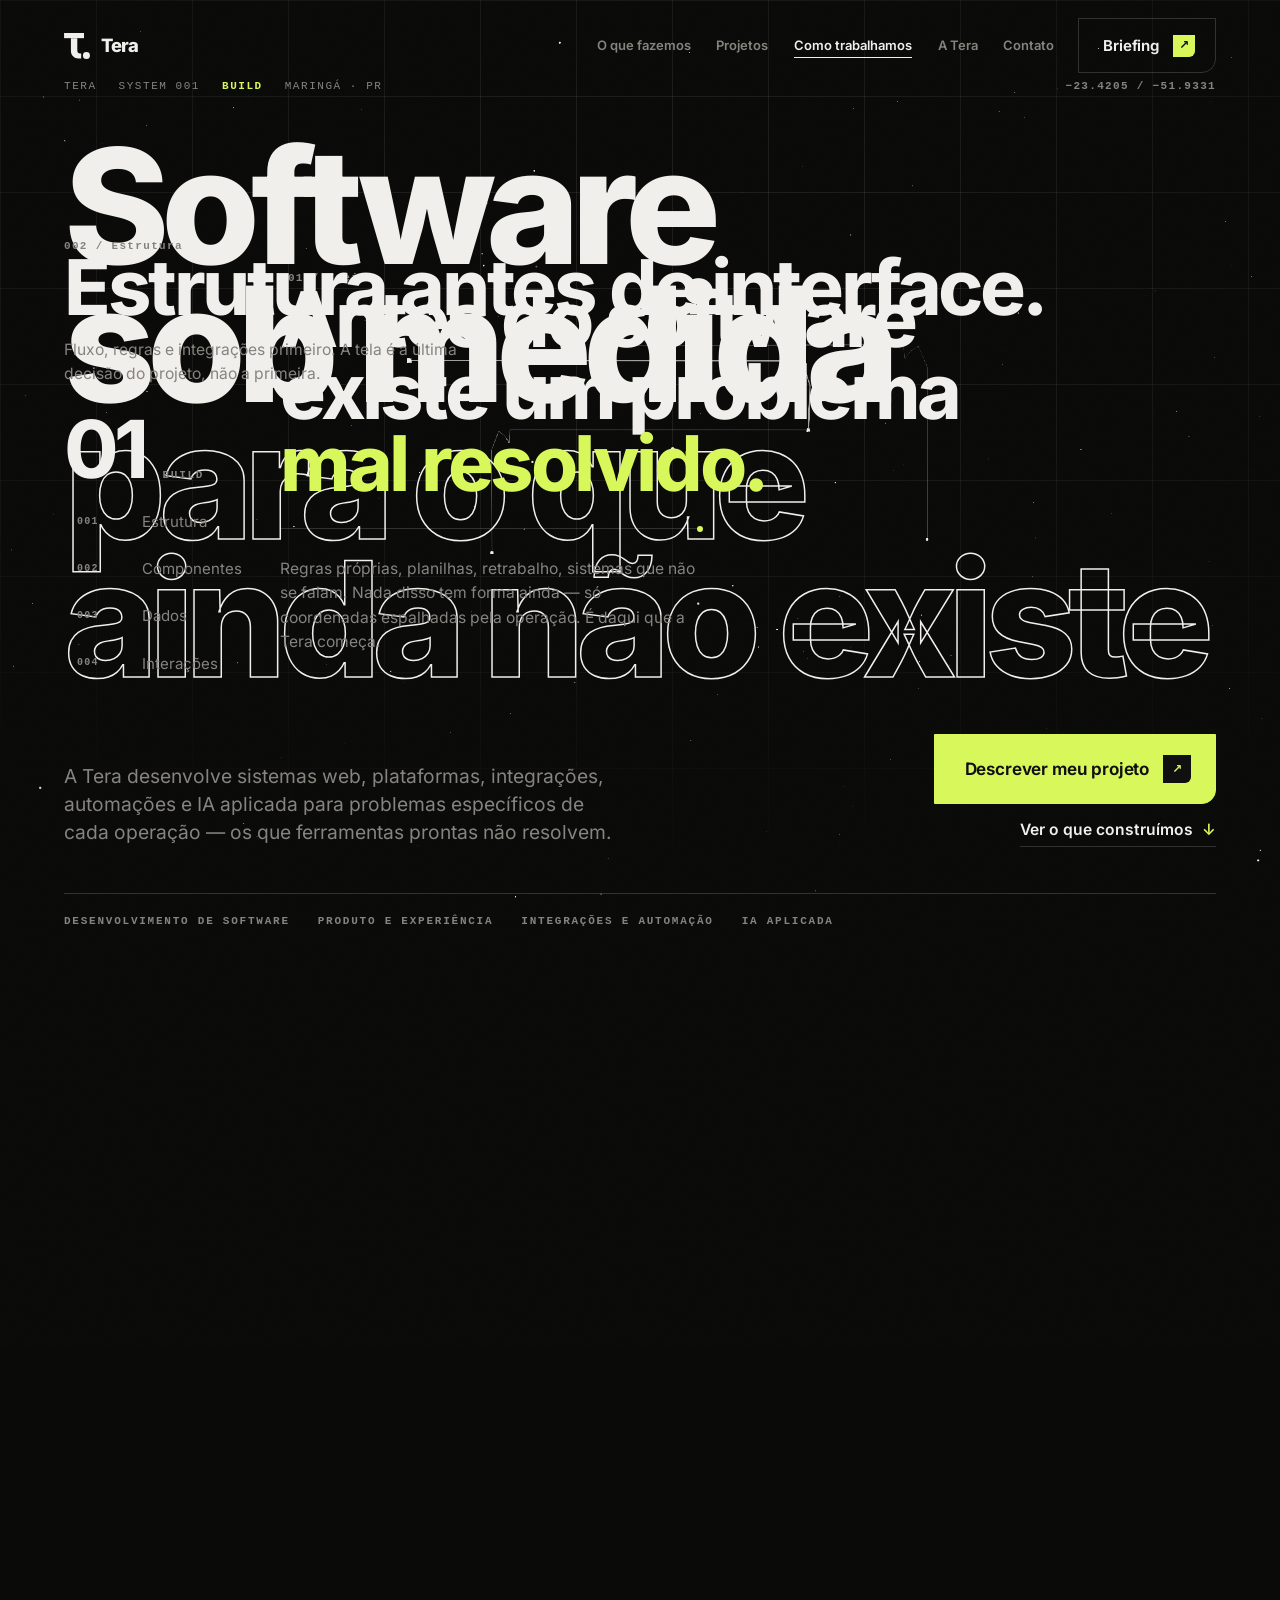
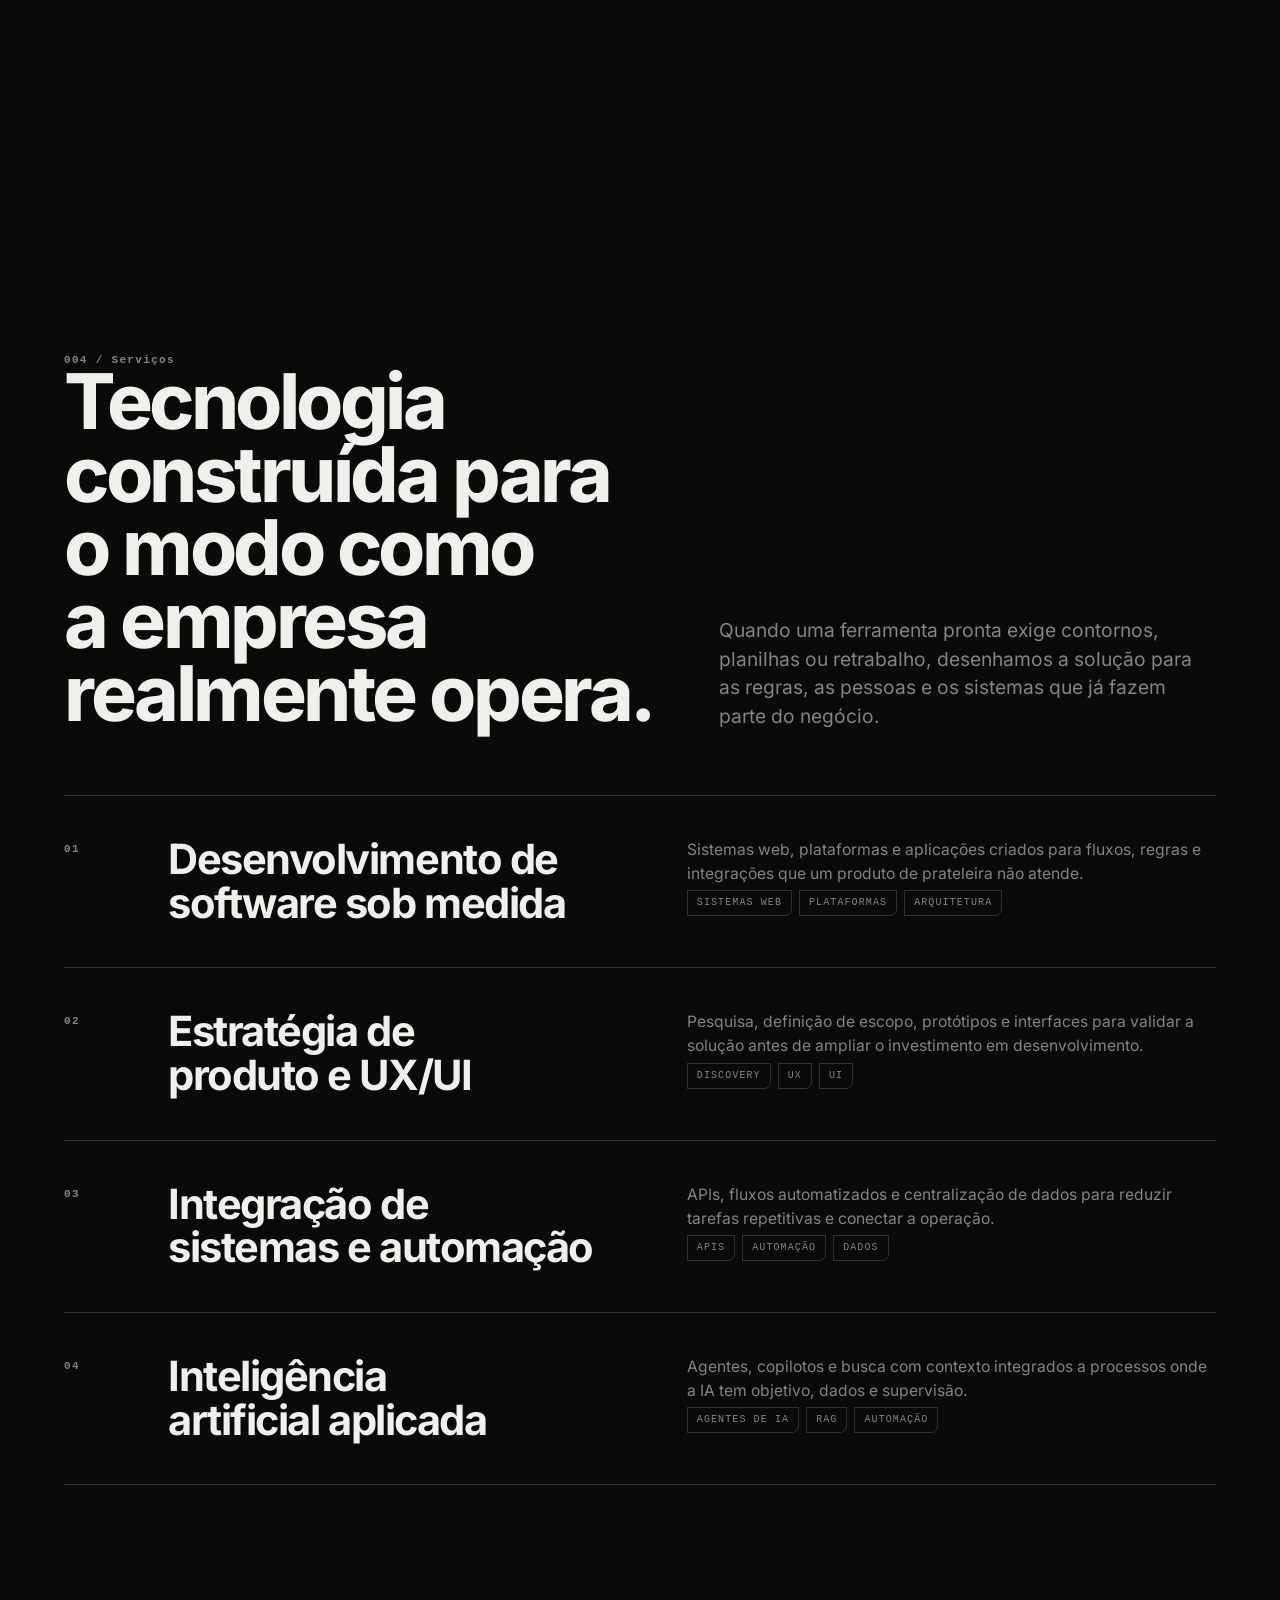
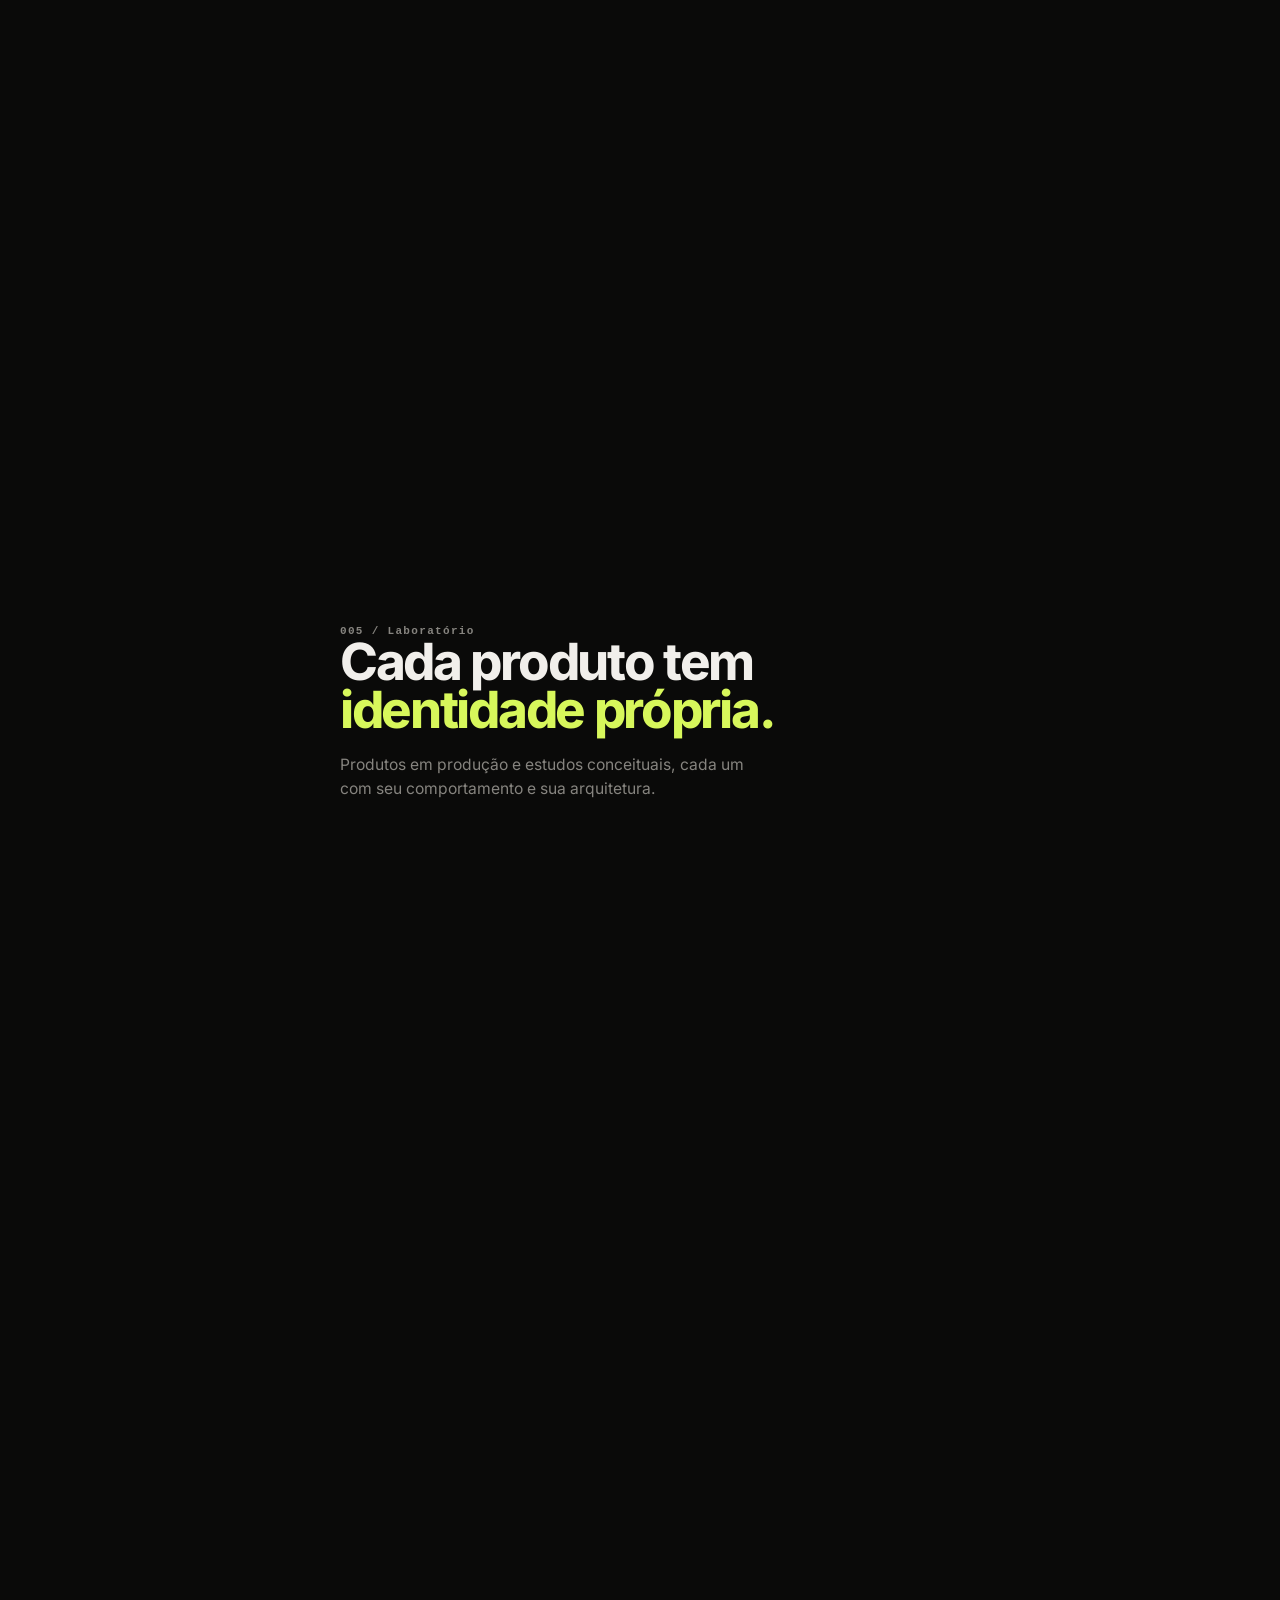
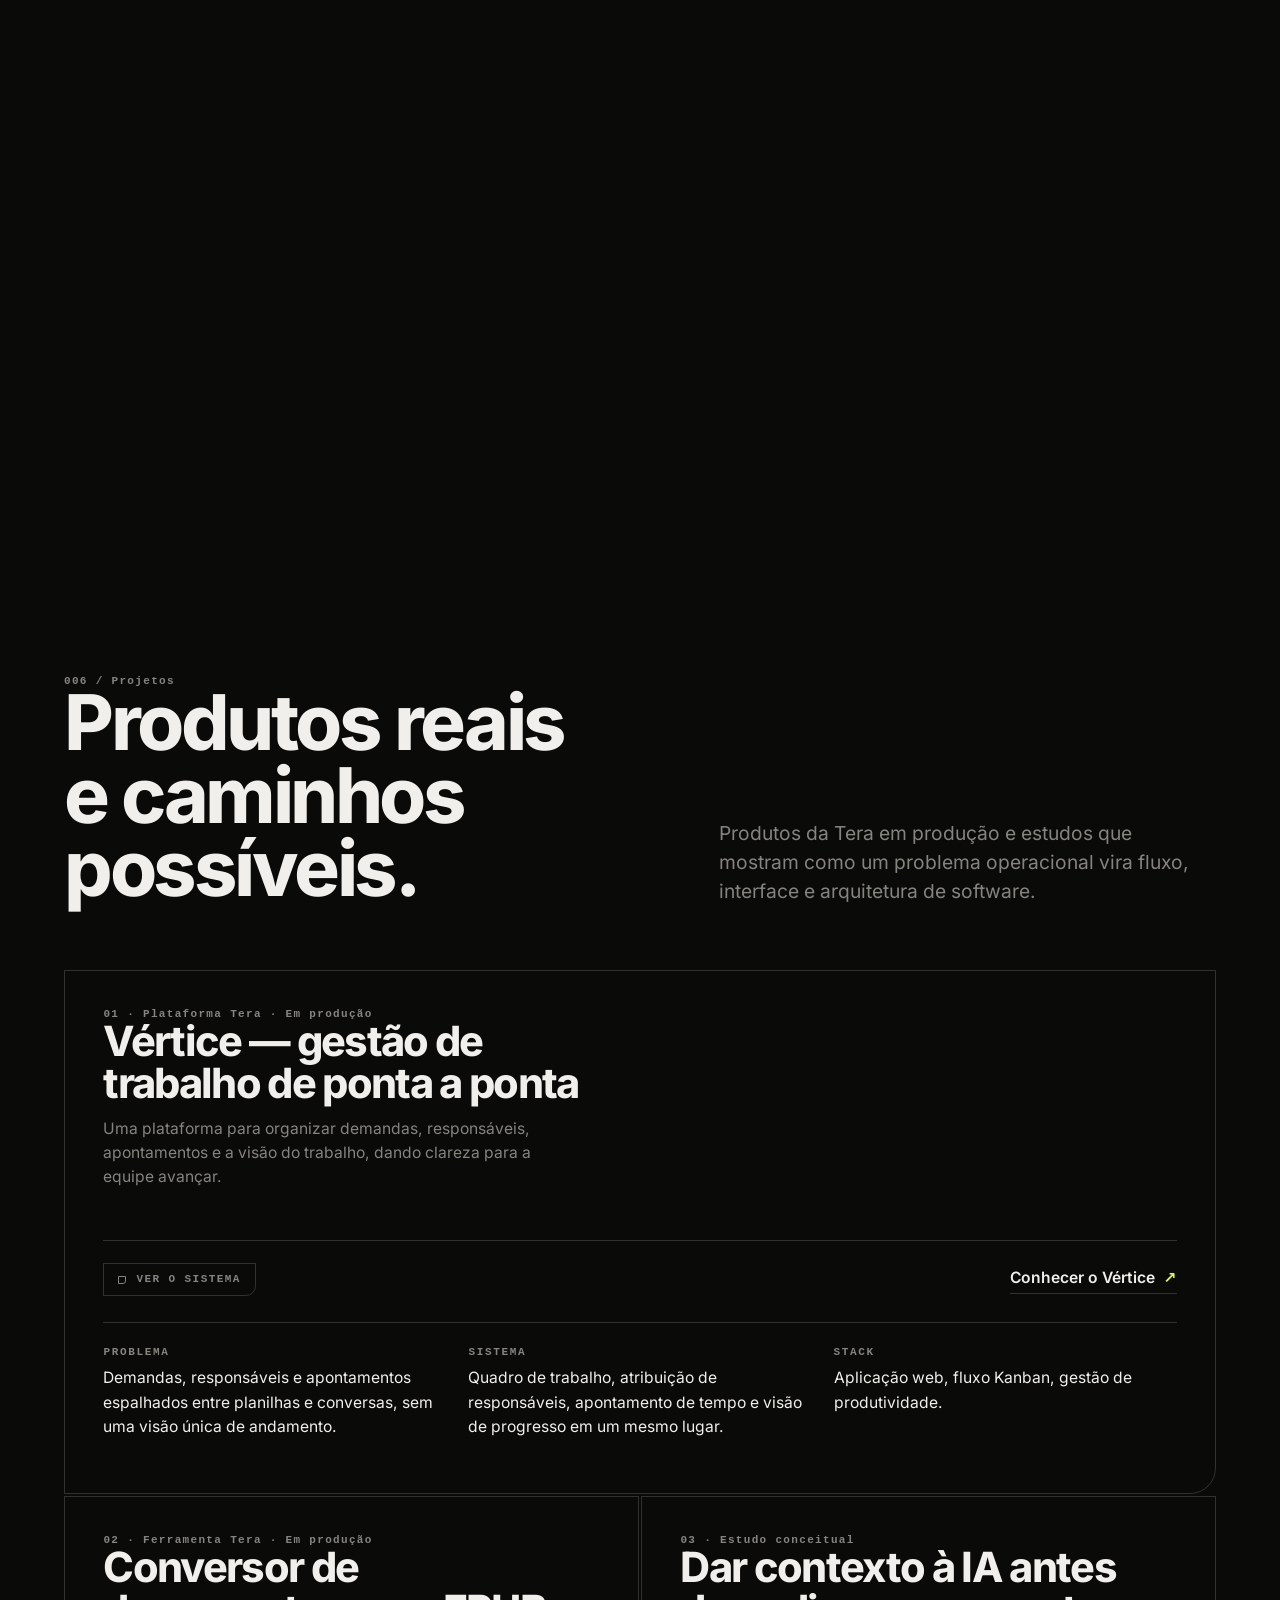
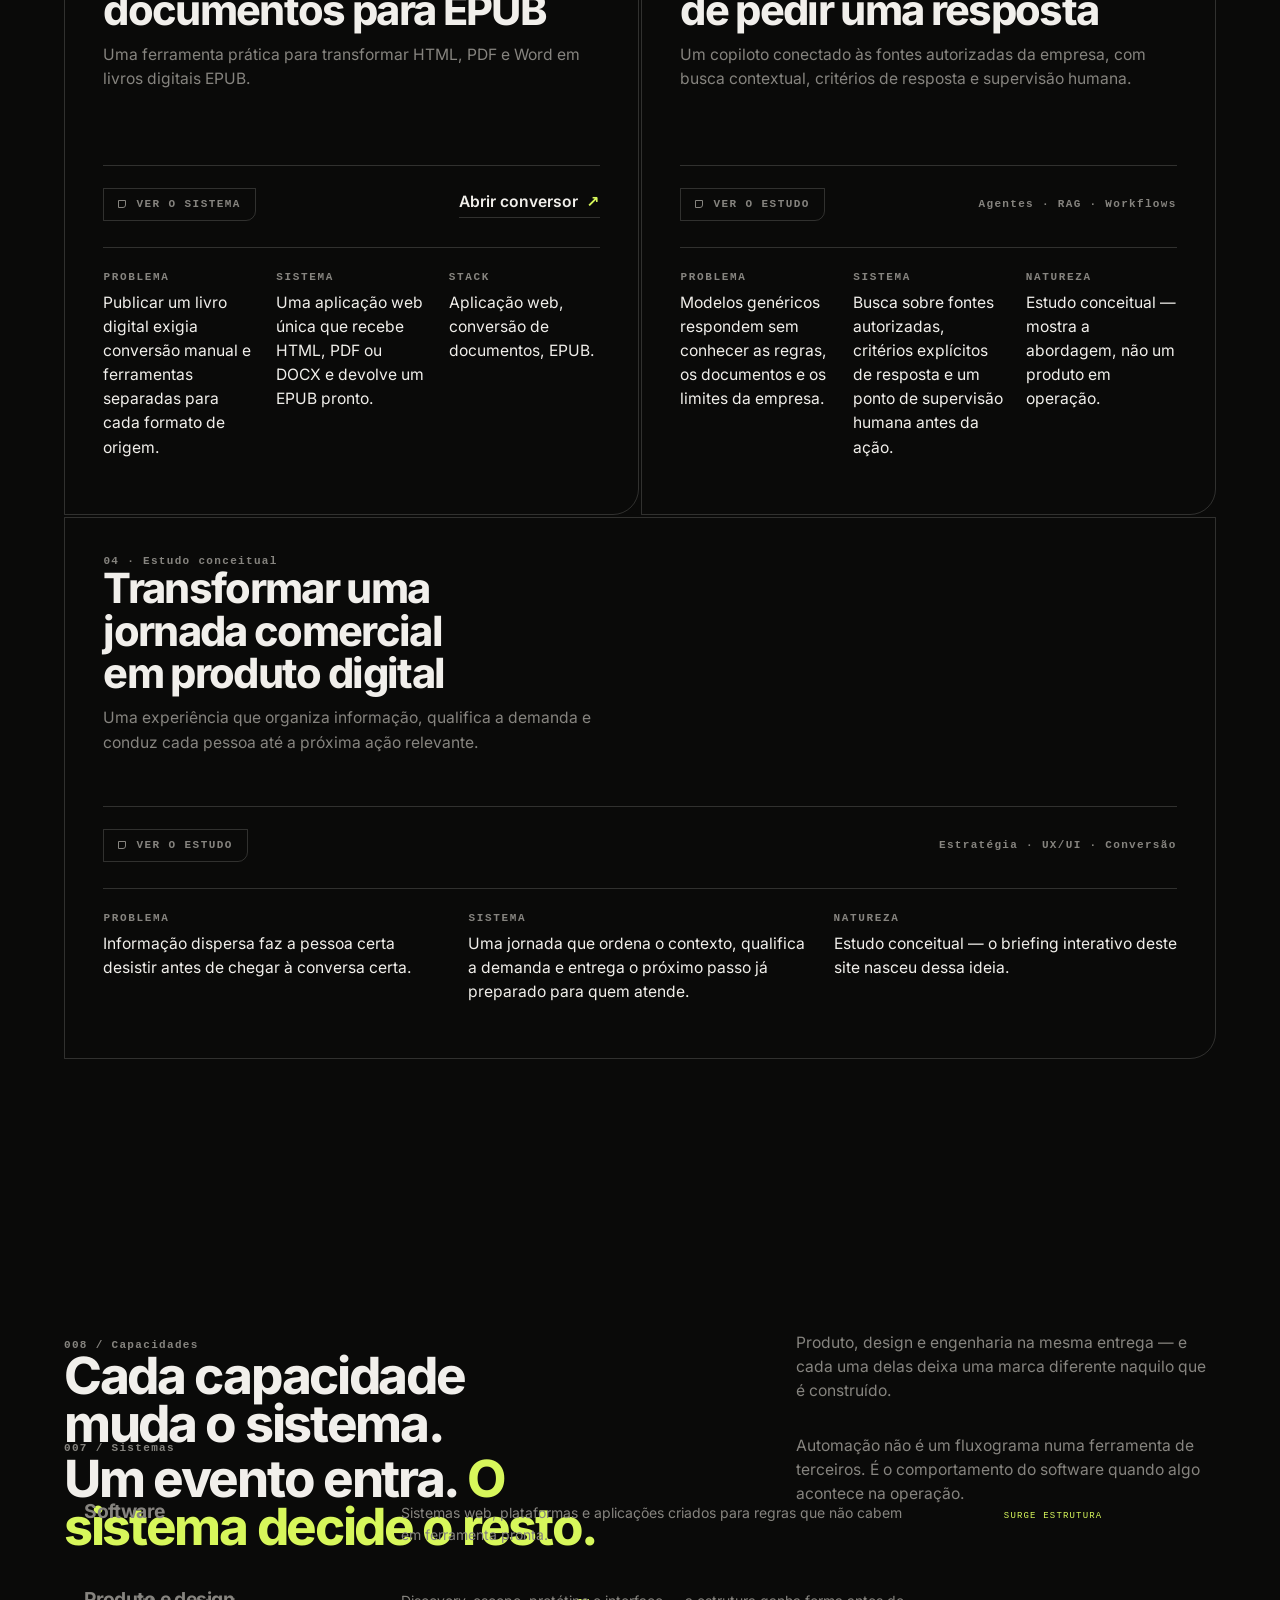
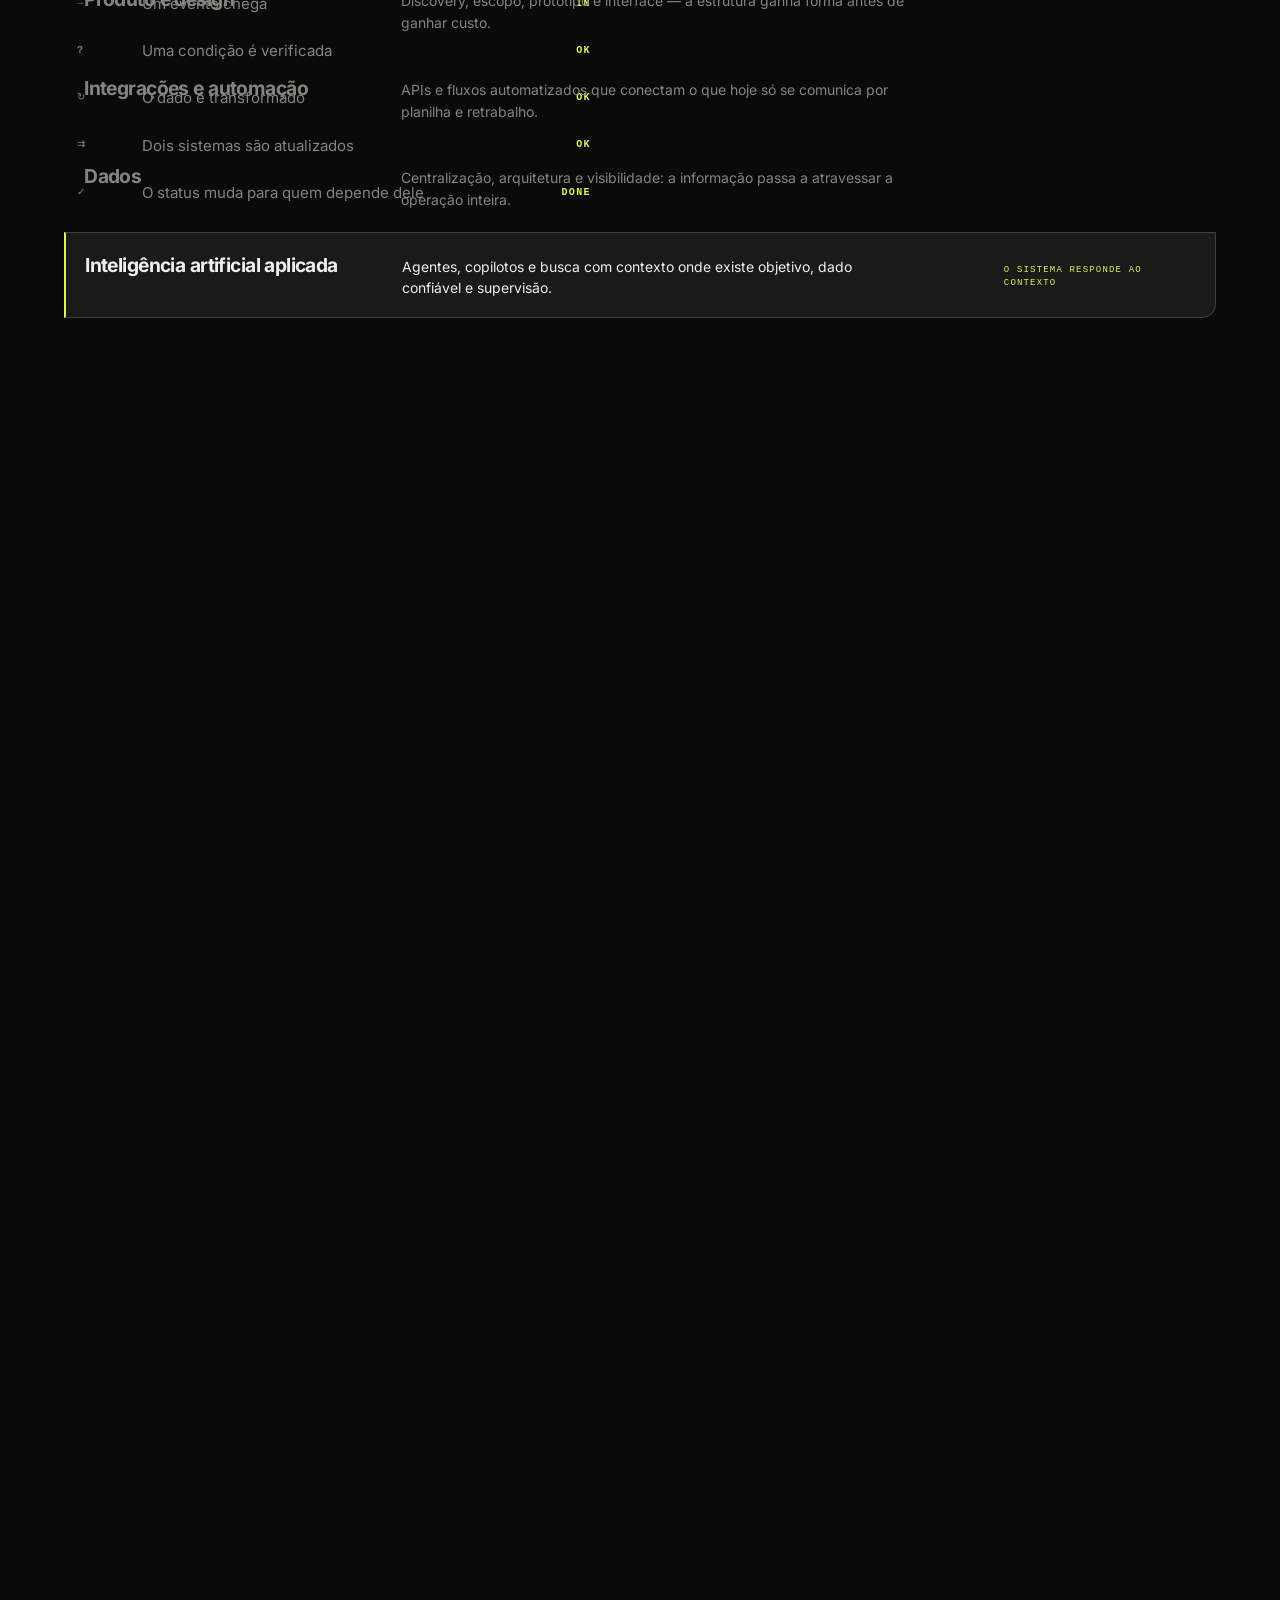
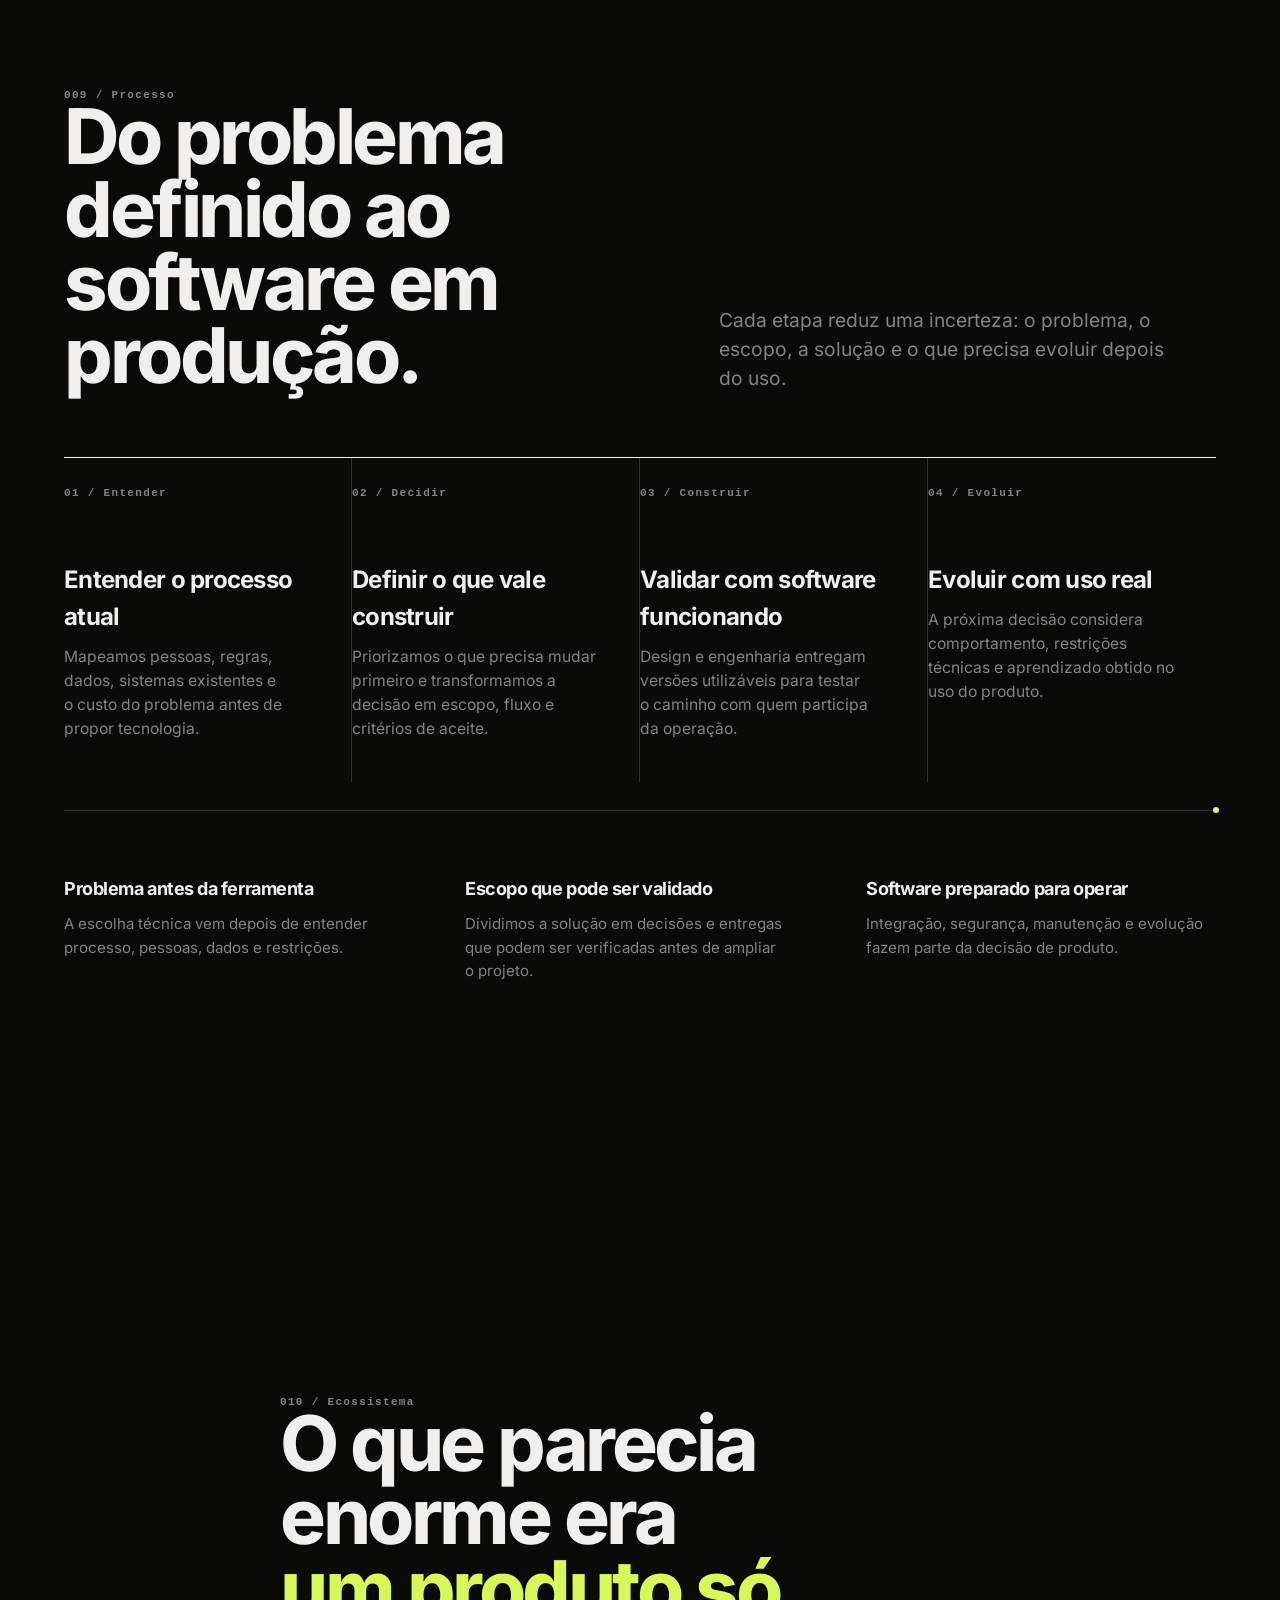
==== commit 8cb28e90: "feat: transforma o site da Tera em uma experiência guiada por scroll Reconstrói a landing como uma ú" ====
--- a/index.html
+++ b/index.html
@@ -1,143 +1,778 @@
-<!DOCTYPE html>
-
-<html lang="pt-BR"><head><meta charset="utf-8"/><meta content="width=device-width,initial-scale=1" name="viewport"/><meta content="Desenvolvimento de software sob medida, sistemas web, integrações, automação e IA aplicada para empresas. Tera, em Maringá-PR." name="description"/><meta content="#f5f3ef" name="theme-color"/><meta content="Tera | Software sob medida e IA em Maringá" property="og:title"/><meta content="website" property="og:type"/><meta content="https://tera.brugnolo.com.br/" property="og:url"/><link href="https://tera.brugnolo.com.br/" rel="canonical"/><title>Tera | Software sob medida e IA em Maringá</title><style>
-    :root {
-      --ink:#101010; --paper:#f5f3ef; --white:#fffdf9; --muted:#6d6962;
-      --line:#d8d4cc; --acid:#d7f75b; --soft:#e9e6df; --max:1240px;
-    }
-    *{box-sizing:border-box} html{scroll-behavior:smooth} body{margin:0;background:var(--paper);color:var(--ink);font-family:Inter,ui-sans-serif,system-ui,-apple-system,BlinkMacSystemFont,"Segoe UI",sans-serif;-webkit-font-smoothing:antialiased} a{color:inherit;text-decoration:none} button{font:inherit}.wrap{width:min(calc(100% - 48px),var(--max));margin:0 auto}
-    .skip{position:absolute;left:-999px;top:10px;background:var(--ink);color:white;padding:12px 16px;z-index:100}.skip:focus{left:10px}
-    header{height:88px;display:flex;align-items:center;justify-content:space-between;border-bottom:1px solid var(--line)}
-    .brand{display:inline-flex;align-items:center;gap:13px;font-weight:900;letter-spacing:-.04em}.brand-mark{width:42px;height:42px;display:block}.brand-word{font-size:20px}nav{display:flex;align-items:center;gap:30px;font-size:13px;font-weight:750}nav a{color:#514e49;transition:color .2s ease}nav a:hover,nav a:focus-visible{color:var(--ink)}
-    .nav-cta,.button{background:var(--ink);color:var(--white);border-radius:999px;padding:13px 20px;border:0;cursor:pointer;transition:transform .2s ease,background .2s ease}.nav-cta:hover,.button:hover{transform:translateY(-2px);background:#292929}
-    :focus-visible{outline:3px solid #78a800;outline-offset:4px}
-    .ticker{background:var(--ink);color:var(--white);overflow:hidden;white-space:nowrap;border-block:1px solid var(--ink)}.ticker-track{display:flex;gap:44px;width:max-content;padding:17px 0;font-size:12px;letter-spacing:.12em;text-transform:uppercase;font-weight:800;animation:move 28s linear infinite}.ticker b{color:var(--acid);font-size:17px}@keyframes move{to{transform:translateX(-50%)}}
-    .hero{padding:72px 0 86px;display:grid;grid-template-columns:.95fr 1.05fr;gap:48px;align-items:stretch}.eyebrow{display:flex;align-items:center;gap:10px;color:var(--muted);font-size:11px;letter-spacing:.16em;text-transform:uppercase;font-weight:800}.eyebrow i{display:block;width:7px;height:7px;border-radius:50%;background:var(--acid);border:1px solid var(--ink)}.hero-main{display:flex;flex-direction:column;justify-content:space-between;padding:20px 0 8px}.hero-main h1{max-width:680px;margin:28px 0 38px;font-size:clamp(55px,6.6vw,94px);line-height:.9;letter-spacing:-.08em;font-weight:900}.hero-main h1 em{display:block;font-style:normal;color:transparent;-webkit-text-stroke:2px var(--ink)}.hero-main .lead{max-width:520px;color:#56534d;font-size:18px;line-height:1.58;margin:0}.hero-panel{background:var(--ink);color:var(--white);padding:34px;min-height:590px;display:flex;flex-direction:column;justify-content:space-between;box-shadow:14px 14px 0 var(--acid)}.panel-top{display:flex;justify-content:space-between;gap:20px;align-items:center;font:700 11px ui-monospace,SFMono-Regular,monospace;letter-spacing:.11em;color:#aaa69f}.status{display:inline-flex;align-items:center;gap:8px;color:var(--white)}.status:before{content:"";width:7px;height:7px;background:var(--acid);border-radius:50%;box-shadow:0 0 0 4px rgba(215,247,91,.13)}.panel-statement{font-size:clamp(31px,3.4vw,49px);line-height:1.02;letter-spacing:-.06em;font-weight:800;max-width:520px;margin:60px 0}.panel-list{border-top:1px solid #3b3b39}.panel-item{display:grid;grid-template-columns:42px 1fr auto;align-items:center;gap:14px;padding:18px 0;border-bottom:1px solid #3b3b39}.panel-item span:first-child{font:700 11px ui-monospace,SFMono-Regular,monospace;color:#77746e}.panel-item b{font-size:15px}.panel-item i{font-style:normal;color:var(--acid)}.hero-action{display:flex;align-items:center;justify-content:space-between;gap:20px;margin-top:32px}.hero-action small{max-width:220px;color:#99958e;line-height:1.4}.button{display:inline-flex;align-items:center;gap:20px;font-size:14px;font-weight:800;padding:16px 19px 16px 23px}.hero-panel .button{background:var(--acid);color:var(--ink)}.hero-panel .button:hover{background:#e5ff82}.arrow{width:23px;height:23px;display:grid;place-items:center;border-radius:50%;background:var(--acid);color:var(--ink);font-size:16px}.hero-panel .arrow{background:var(--ink);color:var(--white)}
-    section{padding:112px 0}.section-head{display:flex;justify-content:space-between;gap:40px;align-items:start;margin-bottom:48px}.section-number{color:var(--muted);font:700 12px ui-monospace,SFMono-Regular,monospace;letter-spacing:.1em;margin-bottom:18px}h2{font-size:clamp(38px,5vw,65px);line-height:.96;letter-spacing:-.07em;max-width:760px;margin:0}.intro{max-width:310px;color:var(--muted);line-height:1.55;font-size:15px;margin:0}
-    .service-grid{display:grid;grid-template-columns:repeat(2,1fr);gap:1px;background:var(--line);box-shadow:0 0 0 1px var(--line);perspective:1200px}.service{position:relative;overflow:hidden;min-height:300px;background:var(--paper);padding:30px;display:flex;flex-direction:column;justify-content:space-between;transform-style:preserve-3d;will-change:transform;transition:transform .18s ease,background .25s ease,color .25s ease,box-shadow .25s ease}.service:after{content:"";position:absolute;inset:-40%;background:radial-gradient(circle at var(--mx,50%) var(--my,50%),rgba(215,247,91,.28),transparent 34%);opacity:0;transition:opacity .25s;pointer-events:none}.service:hover{background:var(--ink);color:var(--white);box-shadow:0 24px 50px rgba(0,0,0,.16);z-index:2}.service:hover:after{opacity:1}.service>div{position:relative;z-index:1;transform:translateZ(22px)}.service .num{color:var(--muted);font:700 12px ui-monospace,SFMono-Regular,monospace}.service h3{font-size:30px;line-height:1;letter-spacing:-.055em;margin:0 0 13px}.service p{color:var(--muted);line-height:1.5;font-size:15px;max-width:430px;margin:0}.service:hover p{color:#bbb7b0}.service ul{list-style:none;padding:0;margin:22px 0 0;display:flex;flex-wrap:wrap;gap:7px}.service li{font-size:11px;text-transform:uppercase;letter-spacing:.06em;border:1px solid currentColor;border-radius:999px;padding:7px 10px;opacity:.72}
-    .outcomes{border-top:1px solid var(--line)}.outcome-list{border-top:1px solid var(--ink)}.outcome{display:grid;grid-template-columns:80px .7fr 1fr;gap:34px;align-items:start;padding:31px 0;border-bottom:1px solid var(--line)}.outcome span{font:700 12px ui-monospace,SFMono-Regular,monospace;color:var(--muted)}.outcome h3{font-size:24px;letter-spacing:-.04em;margin:0}.outcome p{font-size:15px;line-height:1.55;color:var(--muted);margin:0;max-width:570px}
-    .process{background:var(--white)}.process-grid{display:grid;grid-template-columns:repeat(4,1fr);margin-top:58px;border-top:1px solid var(--ink)}.step{padding:28px 28px 5px 0;min-height:250px;border-right:1px solid var(--line);margin-right:28px}.step:last-child{border-right:0;margin-right:0}.step .step-num{font:700 12px ui-monospace,SFMono-Regular,monospace;color:var(--muted)}.step h3{font-size:23px;letter-spacing:-.04em;margin:65px 0 12px}.step p{color:var(--muted);font-size:14px;line-height:1.5;margin:0}
-    .capabilities{display:grid;grid-template-columns:.8fr 1.2fr;gap:80px;align-items:start}.capabilities h2{position:sticky;top:35px}.cap-list{border-top:1px solid var(--ink)}.cap{display:flex;justify-content:space-between;gap:25px;padding:24px 0;border-bottom:1px solid var(--line);align-items:center}.cap b{font-size:18px}.cap span{font-size:13px;color:var(--muted);text-align:right;max-width:300px;line-height:1.4}
-    .manifesto{position:relative;overflow:hidden;background:var(--ink);color:var(--white);padding:125px 0}.manifesto:before{content:"";position:absolute;width:760px;height:760px;right:-220px;top:-330px;border-radius:50%;background:radial-gradient(circle,rgba(215,247,91,.14),rgba(215,247,91,0) 67%);animation:breathe 6s ease-in-out infinite}.manifesto:after{content:"";position:absolute;inset:0;background-image:linear-gradient(rgba(255,255,255,.025) 1px,transparent 1px),linear-gradient(90deg,rgba(255,255,255,.025) 1px,transparent 1px);background-size:42px 42px;mask-image:linear-gradient(to left,black,transparent 70%)}.manifesto .wrap{position:relative;z-index:1}.manifesto .eyebrow{color:#aaa69f}.manifesto h2{max-width:900px;margin-top:26px}.manifesto h2 strong{display:inline-block;color:var(--acid);font-weight:900;animation:word-float 4s ease-in-out infinite}.principles{display:grid;grid-template-columns:repeat(3,1fr);gap:48px;margin-top:82px;border-top:1px solid #3d3d3b;padding-top:25px}.principle b{display:block;font-size:19px;margin-bottom:10px}.principle p{color:#aaa69f;line-height:1.55;font-size:14px;max-width:280px;margin:0}
-    .faq-grid{display:grid;grid-template-columns:.65fr 1.35fr;gap:80px}.faq-list{border-top:1px solid var(--ink)}details{border-bottom:1px solid var(--line)}summary{list-style:none;cursor:pointer;font-size:20px;font-weight:750;letter-spacing:-.03em;padding:25px 50px 25px 0;position:relative}summary::-webkit-details-marker{display:none}summary:after{content:"+";position:absolute;right:4px;top:21px;font-size:28px;font-weight:400}details[open] summary:after{content:"−"}details p{margin:-5px 60px 26px 0;color:var(--muted);font-size:15px;line-height:1.6;max-width:680px}
-    .contact{padding-bottom:96px}.contact-box{display:grid;grid-template-columns:.78fr 1.22fr;gap:72px;align-items:start;border-bottom:1px solid var(--line);padding-bottom:82px}.contact h2{max-width:590px}.contact-intro{color:var(--muted);line-height:1.58;font-size:15px;max-width:390px;margin:25px 0 0}.contact-form{background:var(--white);padding:32px;box-shadow:0 0 0 1px rgba(0,0,0,.09),0 18px 50px rgba(0,0,0,.06)}.form-grid{display:grid;grid-template-columns:1fr 1fr;gap:24px 20px}.field{display:flex;flex-direction:column;gap:9px}.field.full{grid-column:1/-1}.field label{font:750 11px ui-monospace,SFMono-Regular,monospace;letter-spacing:.09em;text-transform:uppercase;color:var(--muted)}.field input,.field select,.field textarea{width:100%;border:0;border-bottom:1px solid #bdb9b1;border-radius:0;background:transparent;color:var(--ink);font:inherit;font-size:16px;font-weight:500;line-height:1.4;padding:7px 0 12px;outline:0;transition:border-color .2s,box-shadow .2s}.field input::placeholder,.field textarea::placeholder{color:#aaa69f}.field select{cursor:pointer}.field textarea{min-height:112px;resize:vertical}.field input:focus,.field select:focus,.field textarea:focus{border-color:var(--ink);box-shadow:0 1px 0 var(--ink)}.form-footer{display:flex;justify-content:space-between;align-items:center;gap:24px;margin-top:28px}.form-footer small{max-width:270px;color:var(--muted);font-size:11px;line-height:1.45}.submit-button{display:inline-flex;align-items:center;justify-content:center;gap:18px;border:0;border-radius:999px;background:var(--ink);color:var(--white);padding:15px 17px 15px 22px;font-weight:800;cursor:pointer;white-space:nowrap;transition:transform .2s,background .2s,opacity .2s}.submit-button:hover{transform:translateY(-2px);background:#292929}.submit-button:disabled{cursor:wait;opacity:.58;transform:none}.submit-button .arrow{background:var(--acid)}.form-status{grid-column:1/-1;margin:0;color:#496500;font-size:13px;min-height:18px}.form-status.error{color:#a12c20}.honeypot{position:absolute!important;left:-9999px!important;width:1px!important;height:1px!important;opacity:0!important;pointer-events:none!important}footer{display:flex;justify-content:space-between;align-items:center;color:var(--muted);font-size:11px;letter-spacing:.08em;text-transform:uppercase;padding:25px 0 36px}.footer-brand{color:var(--ink);font-weight:900}
-    #scroll-progress{position:fixed;left:0;top:0;height:3px;width:100%;z-index:999;transform:scaleX(0);transform-origin:left;background:var(--acid);mix-blend-mode:difference;pointer-events:none}.hero-panel{position:relative;overflow:hidden;transform-style:preserve-3d;will-change:transform;transition:transform .14s ease-out,box-shadow .14s ease-out}.hero-panel>*:not(.orbital-stage){position:relative;z-index:2;transform:translateZ(28px)}.orbital-stage{position:relative;z-index:1;height:270px;margin:18px -12px 8px;overflow:hidden;transform:translateZ(12px)}#tera-orbit{position:absolute;inset:0;width:100%;height:100%;display:block}.orbit-caption{position:absolute;left:12px;bottom:10px;width:min(390px,82%);font-size:clamp(25px,2.8vw,41px);line-height:1.02;letter-spacing:-.055em;font-weight:800;text-shadow:0 3px 20px #101010}.orbit-axis{position:absolute;right:12px;top:12px;color:#817e77;font:700 10px ui-monospace,SFMono-Regular,monospace;letter-spacing:.12em;writing-mode:vertical-rl}.motion-ready .reveal{opacity:0;transform:translateY(46px) scale(.985);transition:opacity .8s cubic-bezier(.2,.7,.2,1),transform .8s cubic-bezier(.2,.7,.2,1)}.motion-ready .reveal.in-view{opacity:1;transform:none}.motion-ready .reveal[data-delay="1"]{transition-delay:.08s}.motion-ready .reveal[data-delay="2"]{transition-delay:.16s}.motion-ready .reveal[data-delay="3"]{transition-delay:.24s}.hero-main{animation:hero-in .9s .08s both cubic-bezier(.2,.75,.2,1)}.hero-panel{animation:panel-in 1s .18s both cubic-bezier(.2,.75,.2,1)}.brand-mark{transition:transform .6s cubic-bezier(.2,.8,.2,1)}.brand:hover .brand-mark{transform:rotateY(180deg)}nav a:not(.nav-cta){position:relative}nav a:not(.nav-cta):after{content:"";position:absolute;left:0;right:0;bottom:-7px;height:1px;background:currentColor;transform:scaleX(0);transform-origin:right;transition:transform .3s ease}nav a:not(.nav-cta):hover:after{transform:scaleX(1);transform-origin:left}.outcome{transition:padding .3s ease,background .3s ease}.outcome:hover{padding-left:18px;padding-right:18px;background:rgba(255,255,255,.45)}.cap{transition:padding .3s ease,background .3s ease}.cap:hover{padding-left:15px;padding-right:15px;background:var(--acid)}@keyframes hero-in{from{opacity:0;transform:translateX(-42px)}to{opacity:1;transform:none}}@keyframes panel-in{from{opacity:0;transform:perspective(1000px) rotateY(-8deg) translateX(55px)}to{opacity:1;transform:perspective(1000px) rotateY(0) translateX(0)}}@keyframes breathe{50%{transform:scale(1.18);opacity:.72}}@keyframes word-float{50%{transform:translateY(-5px)}}
-    .projects-showcase{position:relative;overflow:hidden;background:var(--ink);color:var(--white);padding:125px 0}.projects-showcase:before{content:"";position:absolute;inset:0;background-image:linear-gradient(rgba(255,255,255,.022) 1px,transparent 1px),linear-gradient(90deg,rgba(255,255,255,.022) 1px,transparent 1px);background-size:48px 48px}.projects-layout{position:relative;z-index:1;display:grid;grid-template-columns:.7fr 1.3fr;gap:82px;align-items:start}.projects-intro{position:sticky;top:36px}.projects-intro h2{margin-bottom:27px}.projects-intro p{max-width:410px;color:#aaa69f;font-size:15px;line-height:1.65}.concept-note{display:inline-flex;align-items:center;gap:10px;margin-top:26px;padding:10px 13px;border:1px solid #44433f;border-radius:999px;color:#bbb7b0;font:750 10px ui-monospace,SFMono-Regular,monospace;letter-spacing:.08em;text-transform:uppercase}.concept-note i{width:7px;height:7px;border-radius:50%;background:var(--acid);box-shadow:0 0 0 4px rgba(215,247,91,.1)}.project-stack{display:grid;gap:24px}.project-card{position:relative;overflow:hidden;min-height:560px;padding:34px;background:#1b1b1a;border:1px solid #363633;display:flex;flex-direction:column;justify-content:space-between;transform-style:preserve-3d;transition:transform .24s ease,border-color .24s ease}.project-card:hover{border-color:#77746e}.project-card:nth-child(2),.project-card:nth-child(5){background:#e8e5de;color:var(--ink);border-color:#e8e5de}.project-card:nth-child(3){background:var(--acid);color:var(--ink);border-color:var(--acid)}.project-head{position:relative;z-index:3;display:flex;justify-content:space-between;gap:30px;align-items:start}.project-kicker{font:800 10px ui-monospace,SFMono-Regular,monospace;letter-spacing:.12em;text-transform:uppercase;color:#aaa69f}.project-card:nth-child(2) .project-kicker,.project-card:nth-child(3) .project-kicker,.project-card:nth-child(5) .project-kicker{color:#67645e}.project-index{font:900 12px ui-monospace,SFMono-Regular,monospace}.project-copy{position:relative;z-index:3;max-width:610px}.project-copy h3{font-size:clamp(35px,4vw,58px);line-height:.94;letter-spacing:-.065em;margin:0 0 18px}.project-copy p{max-width:500px;margin:0;color:#aaa69f;font-size:15px;line-height:1.6}.project-card:nth-child(2) .project-copy p,.project-card:nth-child(3) .project-copy p,.project-card:nth-child(5) .project-copy p{color:#5e5b55}.project-tags{display:flex;flex-wrap:wrap;gap:7px;margin-top:22px}.project-tags span{padding:7px 10px;border:1px solid currentColor;border-radius:999px;font-size:10px;font-weight:800;letter-spacing:.06em;text-transform:uppercase;opacity:.7}.project-lab{position:absolute;z-index:1;right:-4%;top:16%;width:62%;height:55%;transform:perspective(900px) rotateY(var(--py,-8deg)) rotateX(var(--px,5deg)) translate3d(var(--tx,0),var(--ty,0),0);transition:transform .2s ease-out}.ops-window{position:absolute;inset:0;background:#111;border:1px solid #4a4944;box-shadow:18px 25px 70px rgba(0,0,0,.4);padding:19px;transform:rotate(-3deg)}.ops-top{display:flex;justify-content:space-between;color:#89867f;font:700 8px ui-monospace,monospace;letter-spacing:.1em}.ops-grid{display:grid;grid-template-columns:.42fr 1fr;gap:12px;margin-top:18px;height:calc(100% - 36px)}.ops-nav{border-right:1px solid #353532;display:grid;align-content:start;gap:9px;padding-right:12px}.ops-nav i{height:7px;background:#343431;border-radius:9px}.ops-nav i:first-child{background:var(--acid)}.ops-board{display:grid;grid-template-columns:repeat(3,1fr);gap:8px}.ops-col{background:#1d1d1b;padding:8px;display:grid;align-content:start;gap:7px}.ops-col:before{content:"";height:5px;width:45%;background:#585650;border-radius:5px}.ops-item{height:30px;border:1px solid #3d3c38;background:#282825;animation:ops-pulse 3s ease-in-out infinite}.ops-col:nth-child(2) .ops-item{animation-delay:.5s}.ops-col:nth-child(3) .ops-item{animation-delay:1s}.ai-lab{display:grid;place-items:center}.ai-core{position:relative;width:230px;aspect-ratio:1;border:1px solid rgba(0,0,0,.24);border-radius:50%;animation:core-turn 12s linear infinite}.ai-core:before,.ai-core:after{content:"";position:absolute;inset:16%;border:1px solid rgba(0,0,0,.28);border-radius:50%;transform:rotateX(67deg)}.ai-core:after{inset:30%;background:var(--ink);border:0;box-shadow:0 0 45px rgba(16,16,16,.32);animation:core-breathe 3s ease-in-out infinite}.ai-signal{position:absolute;height:1px;background:var(--ink);transform-origin:left;opacity:.45;animation:signal 2.8s ease-in-out infinite}.ai-signal.s1{--signal-rotate:8deg;width:140px;left:-90px;top:34%;transform:rotate(8deg)}.ai-signal.s2{--signal-rotate:187deg;width:120px;right:-92px;top:61%;transform:rotate(187deg);animation-delay:.5s}.ai-signal.s3{--signal-rotate:-18deg;width:95px;left:-55px;bottom:10%;transform:rotate(-18deg);animation-delay:1s}.journey-lab{display:grid;place-items:center}.journey-path{position:relative;width:90%;height:75%}.journey-line{position:absolute;left:5%;right:5%;top:50%;height:1px;background:rgba(0,0,0,.32)}.journey-line:after{content:"";position:absolute;left:0;top:-1px;width:35%;height:3px;background:var(--ink);animation:path-grow 3.8s ease-in-out infinite}.journey-node{position:absolute;top:calc(50% - 12px);width:24px;height:24px;border:1px solid var(--ink);border-radius:50%;background:var(--acid)}.journey-node:after{content:attr(data-label);position:absolute;top:36px;left:50%;transform:translateX(-50%);white-space:nowrap;font:800 8px ui-monospace,monospace;letter-spacing:.08em}.journey-node.n1{left:5%}.journey-node.n2{left:35%}.journey-node.n3{left:65%}.journey-node.n4{right:5%;background:var(--ink);box-shadow:0 0 0 9px rgba(0,0,0,.08)}.project-cta{display:flex;align-items:center;justify-content:space-between;gap:32px;margin-top:36px;padding-top:28px;border-top:1px solid #3c3c39}.project-cta p{margin:0;color:#aaa69f;max-width:510px;line-height:1.5}.project-cta .primary-cta{background:var(--acid);color:var(--ink);white-space:nowrap}.project-cta .arrow{background:var(--ink);color:var(--white)}.project-link{display:inline-flex;align-items:center;gap:11px;margin-top:22px;color:inherit;font:850 12px ui-monospace,SFMono-Regular,monospace;letter-spacing:.06em;text-transform:uppercase}.project-link .arrow{display:grid;place-items:center;width:25px;height:25px;border-radius:50%;background:var(--acid);color:var(--ink);font-size:15px}.project-card:nth-child(2) .project-link .arrow,.project-card:nth-child(3) .project-link .arrow,.project-card:nth-child(5) .project-link .arrow{background:var(--ink);color:var(--white)}.epub-lab{display:grid;place-items:center}.epub-book{position:relative;width:180px;height:238px;padding:28px 22px;background:var(--ink);color:var(--white);box-shadow:16px 23px 48px rgba(0,0,0,.22);transform:rotate(-8deg);font:900 28px ui-monospace,monospace;letter-spacing:-.08em}.epub-book:before{content:"DIGITAL EDITION";position:absolute;left:22px;bottom:22px;font:800 8px ui-monospace,monospace;letter-spacing:.12em}.epub-book i{display:block;height:1px;background:var(--acid);margin-top:15px}.epub-pages{position:absolute;right:-32px;bottom:14px;display:grid;gap:7px;transform:rotate(8deg)}.epub-pages span{display:block;width:91px;padding:10px;background:#f5f3ef;border:1px solid #bdb9b1;color:var(--ink);font:800 9px ui-monospace,monospace;letter-spacing:.08em}@keyframes ops-pulse{50%{border-color:var(--acid);transform:translateY(-2px)}}@keyframes core-turn{to{transform:rotate(360deg)}}@keyframes core-breathe{50%{transform:scale(1.18);box-shadow:0 0 65px rgba(16,16,16,.42)}}@keyframes signal{50%{opacity:.12;transform:scaleX(.65) rotate(var(--signal-rotate,0deg))}}@keyframes path-grow{50%{width:100%}}
-    .preloader{position:fixed;inset:0;z-index:2000;display:grid;place-items:center;background:var(--ink);color:var(--white);transition:opacity .65s cubic-bezier(.2,.75,.2,1),visibility .65s}.preloader.done{opacity:0;visibility:hidden}.preloader-inner{display:grid;justify-items:center;gap:22px}.preloader-mark{width:82px;height:82px;color:var(--white);animation:intro-spin 1.2s cubic-bezier(.2,.8,.2,1) both}.preloader-mark circle{fill:var(--acid)}.preloader-label{font:800 10px ui-monospace,SFMono-Regular,monospace;letter-spacing:.22em;color:#aaa69f}.cursor-aura{position:fixed;left:0;top:0;width:280px;height:280px;border-radius:50%;pointer-events:none;z-index:0;opacity:0;background:radial-gradient(circle,rgba(215,247,91,.16),rgba(215,247,91,0) 68%);transform:translate3d(-50%,-50%,0);transition:opacity .3s;mix-blend-mode:multiply}.cursor-aura.active{opacity:1}.conversion-dock{position:fixed;right:24px;bottom:24px;z-index:120;display:flex;align-items:center;gap:15px;padding:11px 12px 11px 18px;border:1px solid rgba(255,255,255,.15);border-radius:999px;background:rgba(24,24,23,.94);color:var(--white);font-size:12px;font-weight:800;box-shadow:0 18px 55px rgba(0,0,0,.24);backdrop-filter:blur(14px);transform:translateY(30px);opacity:0;pointer-events:none;transition:transform .4s cubic-bezier(.2,.8,.2,1),opacity .4s}.conversion-dock.visible{transform:none;opacity:1;pointer-events:auto}.conversion-dock .arrow{background:var(--acid)}.line-clip{display:block;overflow:hidden;padding-bottom:.05em;margin-bottom:-.05em}.line-clip>span{display:block;transform:translateY(115%) rotate(2deg);animation:line-rise .9s var(--line-delay,0s) cubic-bezier(.16,1,.3,1) forwards}.hero-ctas{display:flex;align-items:center;gap:14px;margin-top:32px}.primary-cta,.secondary-cta{min-height:52px;display:inline-flex;align-items:center;justify-content:center;gap:16px;border-radius:999px;font-weight:850;font-size:13px;padding:9px 10px 9px 21px}.primary-cta{background:var(--ink);color:var(--white)}.primary-cta .arrow{background:var(--acid)}.secondary-cta{padding:9px 18px;border:1px solid var(--ink)}.trust-line{display:flex;flex-wrap:wrap;gap:11px 24px;margin-top:24px;color:var(--muted);font:750 10px ui-monospace,SFMono-Regular,monospace;letter-spacing:.06em;text-transform:uppercase}.trust-line span:before{content:"✳";color:#779600;margin-right:8px}.conversion-break{display:grid;grid-template-columns:1.25fr .75fr;align-items:center;gap:40px;background:var(--white);padding:38px 42px;margin-top:65px;border:1px solid var(--line);box-shadow:12px 12px 0 var(--acid)}.conversion-break b{font-size:clamp(24px,3vw,40px);line-height:1;letter-spacing:-.045em}.conversion-break p{margin:10px 0 0;color:var(--muted);font-size:14px;line-height:1.5}.conversion-break .primary-cta{justify-self:end}.origin{position:relative;overflow:hidden;background:var(--acid);color:var(--ink);padding:0}.origin-grid{display:grid;grid-template-columns:.78fr 1.22fr;min-height:640px}.origin-copy{position:relative;z-index:2;padding:110px 50px 110px 0;display:flex;flex-direction:column;justify-content:space-between}.origin-copy h2{max-width:650px}.origin-copy p{max-width:520px;font-size:17px;line-height:1.65}.origin-visual{position:relative;border-left:1px solid rgba(0,0,0,.22);overflow:hidden;display:grid;place-items:center;perspective:900px}.origin-mark{position:relative;width:min(390px,70%);aspect-ratio:1;transform-style:preserve-3d;animation:origin-float 6s ease-in-out infinite}.origin-symbol{position:absolute;inset:12%;width:76%;height:76%;color:var(--ink);transform:translateZ(55px);filter:drop-shadow(0 20px 22px rgba(0,0,0,.12))}.origin-ring{position:absolute;inset:7%;border:1px solid rgba(0,0,0,.35);border-radius:50%;transform:rotateX(67deg) rotateZ(12deg);animation:ring-spin 9s linear infinite}.origin-ring.r2{inset:19%;transform:rotateY(70deg) rotateZ(30deg);animation-direction:reverse;animation-duration:7s}.origin-meta{position:absolute;left:28px;bottom:26px;font:800 10px ui-monospace,SFMono-Regular,monospace;letter-spacing:.12em;text-transform:uppercase}.origin-ticker{position:absolute;left:0;right:0;top:24px;white-space:nowrap;font-size:12px;font-weight:900;letter-spacing:.15em;opacity:.52;animation:ticker-local 16s linear infinite}.origin-ticker span{display:inline-block;padding-right:60px}@keyframes intro-spin{from{opacity:0;transform:scale(.55) rotate(-35deg)}to{opacity:1;transform:none}}@keyframes intro-dot{from{opacity:0;transform:translateX(-35px) scale(.3)}to{opacity:1;transform:none}}@keyframes line-rise{to{transform:none}}@keyframes origin-float{50%{transform:rotateY(9deg) rotateX(-5deg) translateY(-12px)}}@keyframes ring-spin{to{transform:rotateX(67deg) rotateZ(372deg)}}@keyframes ticker-local{to{transform:translateX(-50%)}}
-    @media(max-width:900px){nav a:not(.nav-cta){display:none}.hero{grid-template-columns:1fr;gap:38px}.hero-panel{min-height:540px}.process-grid{grid-template-columns:repeat(2,1fr)}.step:nth-child(2){border-right:0}.capabilities,.faq-grid{grid-template-columns:1fr;gap:42px}.capabilities h2{position:static}.origin-grid{grid-template-columns:1fr}.origin-copy{padding:85px 0 50px}.origin-visual{min-height:460px;border-left:0;border-top:1px solid rgba(0,0,0,.22)}.conversion-break{grid-template-columns:1fr}.conversion-break .primary-cta{justify-self:start}.projects-layout{grid-template-columns:1fr;gap:55px}.projects-intro{position:static}.projects-intro p{max-width:560px}}
-    @media(max-width:640px){.wrap{width:min(calc(100% - 32px),var(--max))}header{height:74px}.brand-word{font-size:17px}.brand-mark{width:36px;height:36px}.nav-cta{padding:12px 15px}.hero{padding:50px 0 68px}.hero-main h1{font-size:clamp(53px,16vw,82px)}.hero-main h1 em{-webkit-text-stroke-width:1px}.hero-main .lead{font-size:16px}.hero-panel{padding:25px;min-height:520px;box-shadow:8px 8px 0 var(--acid)}.panel-statement{margin:44px 0}.panel-item{grid-template-columns:34px 1fr auto}.hero-action{align-items:flex-end}.hero-action small{display:none}section{padding:78px 0}.section-head{display:block}.intro{margin-top:20px}.service-grid,.principles,.contact-box{grid-template-columns:1fr}.service{min-height:260px}.outcome{grid-template-columns:42px 1fr;gap:18px}.outcome p{grid-column:2}.process-grid{grid-template-columns:1fr}.step,.step:nth-child(2){border-right:0;border-bottom:1px solid var(--line);margin-right:0;min-height:auto;padding:25px 0}.step:last-child{border-bottom:0}.step h3{margin:32px 0 10px}.cap{display:block}.cap span{display:block;text-align:left;margin-top:8px}.principles{gap:32px;margin-top:55px}.manifesto{padding:82px 0}.faq-grid{gap:35px}.contact-box{gap:40px;padding-bottom:60px}.contact-form{padding:24px}.form-grid{grid-template-columns:1fr}.field.full{grid-column:auto}.form-footer{align-items:stretch;flex-direction:column}.submit-button{width:100%}footer{display:block;line-height:2}.cursor-aura{display:none}.conversion-dock{right:16px;bottom:14px}.conversion-dock>span:first-child{display:none}.hero-ctas{align-items:stretch;flex-direction:column}.primary-cta,.secondary-cta{width:100%}.trust-line{display:grid;grid-template-columns:1fr 1fr}.origin-copy{padding:72px 0 42px}.origin-visual{min-height:380px}.origin-mark{width:76%}.conversion-break{padding:28px 24px;margin-top:44px}.conversion-break .primary-cta{width:100%}.projects-showcase{padding:82px 0}.project-card{min-height:540px;padding:24px}.project-lab{width:92%;height:48%;right:-18%;top:16%;opacity:.72}.project-copy h3{font-size:40px}.project-cta{align-items:stretch;flex-direction:column}.project-cta .primary-cta{width:100%}}
-    @media(prefers-reduced-motion:reduce){html{scroll-behavior:auto}.ticker-track,.hero-main,.hero-panel,.manifesto:before,.manifesto h2 strong{animation:none}.motion-ready .reveal{opacity:1;transform:none}*{transition-duration:.01ms!important}}
-  
-.page-intro{padding:82px 0 72px;border-bottom:1px solid var(--line)}
-.screen-directory{padding-top:96px}.screen-directory h2{max-width:900px}.screen-list{margin-top:55px;border-top:1px solid var(--ink)}
-.screen-link{display:grid;grid-template-columns:70px 1fr auto;gap:26px;align-items:center;padding:31px 0;border-bottom:1px solid var(--line);transition:padding .3s ease,background .3s ease}.screen-link:hover{padding-left:18px;padding-right:18px;background:var(--acid)}.screen-link>span:first-child{font:800 11px ui-monospace,SFMono-Regular,monospace;color:var(--muted)}.screen-link b{font-size:clamp(25px,3.5vw,44px);letter-spacing:-.05em}.screen-link small{max-width:280px;color:var(--muted);font-size:13px;line-height:1.45;text-align:right}
-.home-final{padding:45px 0 105px}.home-final-box{background:var(--ink);color:var(--white);padding:65px;display:grid;grid-template-columns:1fr auto;align-items:center;gap:45px;box-shadow:14px 14px 0 var(--acid)}.home-final h2{font-size:clamp(40px,5vw,70px);max-width:790px}.home-final p{color:#aaa69f;line-height:1.55;max-width:600px}.home-final .primary-cta{background:var(--acid);color:var(--ink);white-space:nowrap}.home-final .arrow{background:var(--ink);color:var(--white)}
-.site-footer{width:min(calc(100% - 48px),var(--max));margin:0 auto}.site-screen{display:none}.site-screen.active{display:block}.spa-nav a[data-route].nav-active{color:var(--ink)!important;font-weight:900}.screen-transition{animation:screen-enter .55s cubic-bezier(.16,1,.3,1) both}@keyframes screen-enter{from{opacity:0;transform:translateY(18px)}to{opacity:1;transform:none}}
-.page-close{padding:0 0 105px}.page-close .conversion-break{margin-top:0}.contact-page .contact{padding-top:90px}.faq-page-wrap section{padding-top:55px}
-@media(max-width:900px){.home-final-box{grid-template-columns:1fr}.home-final-box .primary-cta{justify-self:start}.screen-link{grid-template-columns:50px 1fr}.screen-link small{grid-column:2;text-align:left}}
-@media(max-width:640px){.screen-link{grid-template-columns:36px 1fr;gap:14px}.screen-link small{grid-column:2}.home-final-box{padding:36px 26px}.site-footer{width:min(calc(100% - 32px),var(--max))}}
-@media(prefers-reduced-motion:reduce){.screen-transition{animation:none}}
-</style><meta content="index, follow, max-image-preview:large" name="robots"/><meta content="Desenvolvimento de software sob medida, sistemas web, integrações, automação e IA aplicada para empresas. Tera, em Maringá-PR." property="og:description"/><meta content="pt_BR" property="og:locale"/><meta content="summary_large_image" name="twitter:card"/><meta content="Tera | Software sob medida e IA em Maringá" name="twitter:title"/><meta content="Desenvolvimento de software sob medida, sistemas web, integrações, automação e IA aplicada para empresas. Tera, em Maringá-PR." name="twitter:description"/><script type="application/ld+json">{"@context":"https://schema.org","@graph":[{"@type":"Organization","@id":"https://tera.brugnolo.com.br/#organization","name":"Tera Innovation and Technology","alternateName":"Tera","url":"https://tera.brugnolo.com.br/","address":{"@type":"PostalAddress","addressLocality":"Maringá","addressRegion":"PR","addressCountry":"BR"},"knowsAbout":["Desenvolvimento de software sob medida","Sistemas web","Produtos digitais","Integração de sistemas","Automação de processos","Inteligência artificial aplicada"]},{"@type":"ProfessionalService","@id":"https://tera.brugnolo.com.br/#business","name":"Tera Innovation and Technology","url":"https://tera.brugnolo.com.br/","description":"Desenvolvimento de software sob medida, sistemas web, integrações, automação e IA aplicada para empresas. Tera, em Maringá-PR.","address":{"@type":"PostalAddress","addressLocality":"Maringá","addressRegion":"PR","addressCountry":"BR"},"serviceType":["Desenvolvimento de software sob medida","Sistemas web e plataformas digitais","Integração de sistemas e APIs","Automação de processos","Soluções de inteligência artificial"]},{"@type":"WebSite","@id":"https://tera.brugnolo.com.br/#website","url":"https://tera.brugnolo.com.br/","name":"Tera Innovation and Technology","inLanguage":"pt-BR","publisher":{"@id":"https://tera.brugnolo.com.br/#organization"}},{"@type":"FAQPage","@id":"https://tera.brugnolo.com.br/#faq","mainEntity":[{"@type":"Question","name":"O que é software sob medida?","acceptedAnswer":{"@type":"Answer","text":"É um sistema desenvolvido para regras, fluxos, integrações e usuários específicos de uma empresa. Diferente de uma ferramenta pronta, o produto é desenhado a partir do processo que precisa funcionar."}},{"@type":"Question","name":"Quando vale a pena desenvolver um sistema próprio?","acceptedAnswer":{"@type":"Answer","text":"Quando o problema é recorrente, gera retrabalho, depende de planilhas ou contornos e não é bem atendido por ferramentas existentes. Antes de desenvolver, avaliamos se construir é realmente a melhor decisão."}},{"@type":"Question","name":"Quanto custa desenvolver um software sob medida?","acceptedAnswer":{"@type":"Answer","text":"O custo depende do escopo, das integrações, das regras de negócio, do nível de segurança e da complexidade técnica. A Tera primeiro entende o contexto e define uma proposta compatível com o que precisa ser validado."}},{"@type":"Question","name":"Quanto tempo leva para desenvolver?","acceptedAnswer":{"@type":"Answer","text":"O prazo varia conforme o problema e o escopo. Organizamos o projeto em etapas verificáveis para colocar uma primeira versão funcional em uso antes de concentrar todo o investimento na solução completa."}},{"@type":"Question","name":"A Tera desenvolve soluções com inteligência artificial?","acceptedAnswer":{"@type":"Answer","text":"Sim, quando a IA é adequada ao processo. Trabalhamos com agentes, copilotos, busca com contexto e automações, considerando qualidade das fontes, critérios de resposta, supervisão e integração com a operação."}},{"@type":"Question","name":"Como começa um projeto com a Tera?","acceptedAnswer":{"@type":"Answer","text":"Começa pela descrição do problema: processo atual, pessoas envolvidas, sistemas existentes e resultado esperado. A partir disso, avaliamos o caminho, as incertezas e o primeiro escopo que vale construir."}}]}]}</script></head><body><div aria-hidden="true" class="preloader" id="preloader"><div class="preloader-inner"><svg aria-hidden="true" class="preloader-mark" viewbox="0 0 340 342"><rect fill="currentColor" height="68" width="262" x="0" y="0"></rect><path d="M90 68h84v160c0 28 13 42 38 42h13v66h-35c-58 0-100-41-100-98z" fill="currentColor"></path><circle cx="294" cy="296" fill="currentColor" r="46"></circle></svg><div class="preloader-label">TERA / INICIANDO MOVIMENTO</div></div></div><div aria-hidden="true" class="cursor-aura" id="cursor-aura"></div><div aria-hidden="true" id="scroll-progress"></div><a class="conversion-dock" href="briefing.html" id="conversion-dock"><span>Tem um desafio?</span><span>Monte seu briefing</span><span class="arrow">↗</span></a><a class="skip" href="#conteudo">Pular para o conteúdo</a><div class="wrap"><header><a aria-label="Tera início" class="brand" href="#inicio"><svg aria-label="Símbolo oficial da Tera" class="brand-mark" role="img" viewbox="0 0 340 342"><rect fill="currentColor" height="68" width="262" x="0" y="0"></rect><path d="M90 68h84v160c0 28 13 42 38 42h13v66h-35c-58 0-100-41-100-98z" fill="currentColor"></path><circle cx="294" cy="296" fill="currentColor" r="46"></circle></svg><span class="brand-word">TERA</span></a><nav aria-label="Navegação principal" class="spa-nav"><a data-route="inicio" href="#inicio">Início</a><a data-route="servicos" href="#servicos">Serviços</a><a data-route="projetos" href="#projetos">Projetos</a><a data-route="sobre" href="#sobre">Sobre</a><a href="briefing.html">Briefing Rápido ↗</a><a class="nav-cta" data-route="contato" href="#contato">Falar sobre um projeto ↗</a></nav></header></div><main id="conteudo"><div class="site-screen active" data-screen="inicio" id="screen-inicio"><div aria-label="Tera em movimento" class="ticker" id="top"><div class="ticker-track"><span>Innovation and Technology</span><b>✳</b><span>Decisões que viram produto</span><b>✳</b><span>Software que move o negócio</span><b>✳</b><span>Innovation and Technology</span><b>✳</b><span>Decisões que viram produto</span><b>✳</b><span>Software que move o negócio</span><b>✳</b></div></div><div class="wrap"><section aria-labelledby="hero-title" class="hero">
-<div class="hero-main"><div><div class="eyebrow">DESENVOLVIMENTO DE SOFTWARE · IA APLICADA · MARINGÁ</div><h1 id="hero-title"><span class="line-clip"><span>Software sob medida</span></span><span class="line-clip" style="--line-delay:.1s"><span>para problemas que</span></span><em class="line-clip" style="--line-delay:.2s"><span>sistemas prontos não resolvem.</span></em></h1></div><div><p class="lead">A Tera é uma empresa de desenvolvimento de software em Maringá. Criamos sistemas web, plataformas, integrações, automações e soluções de IA para problemas específicos de cada operação.</p><div class="hero-ctas"><a class="primary-cta magnetic" href="#contato">Conte o que precisa resolver <span class="arrow">↗</span></a><a class="secondary-cta" href="#servicos">Ver serviços</a></div><div aria-label="Diferenciais" class="trust-line"><span>SOFTWARE SOB MEDIDA</span><span>ESTRATÉGIA, DESIGN E ENGENHARIA</span><span>BASE EM MARINGÁ</span></div></div></div>
-<div class="hero-panel"><div class="panel-top"><span>TERA / STUDIO DIGITAL</span><span class="status">EM MOVIMENTO</span></div><div aria-hidden="true" class="orbital-stage"><canvas id="tera-orbit"></canvas><div class="orbit-axis">STRATEGY · DESIGN · CODE · AI</div><p class="orbit-caption">Sistemas, integrações e automações construídos para a operação real.</p></div><div><div class="panel-list"><div class="panel-item"><span>01</span><b>Software sob medida</b><i>↗</i></div><div class="panel-item"><span>02</span><b>Produto e experiência</b><i>↗</i></div><div class="panel-item"><span>03</span><b>Integrações e automação</b><i>↗</i></div><div class="panel-item"><span>04</span><b>Inteligência artificial aplicada</b><i>↗</i></div></div><div class="hero-action"><small>Negócio e tecnologia na mesma mesa.</small><a class="button magnetic" href="#contato">Falar com a Tera <span class="arrow">↗</span></a></div></div></div>
-</section></div><div class="wrap"><section aria-labelledby="explorar-title" class="screen-directory"><div class="section-number">ESCOLHA O PRÓXIMO PASSO</div><h2 id="explorar-title">Encontre o caminho para o seu projeto.</h2><div class="screen-list"><a class="screen-link" href="#servicos"><span>01</span><b>Serviços de software sob medida</b><small>Sistemas web, produto digital, integrações, automação e IA.</small></a><a class="screen-link" href="#projetos"><span>02</span><b>Estudos de projetos</b><small>Exemplos conceituais de problemas que podem virar software.</small></a><a class="screen-link" href="#sobre"><span>03</span><b>Como a Tera trabalha</b><small>Do diagnóstico do problema ao software em produção.</small></a><a class="screen-link" href="#contato"><span>04</span><b>Fale sobre seu projeto</b><small>Conte o contexto para começarmos pela pergunta certa.</small></a></div></section></div><div class="wrap"><section class="home-final"><div class="home-final-box"><div><h2>O software certo começa com um problema bem definido.</h2><p>Conte o que trava a operação, desconecta os dados ou limita um produto. A Tera ajuda a decidir o que vale construir.</p></div><a class="primary-cta magnetic" href="#contato">Descrever meu projeto <span class="arrow">↗</span></a></div></section></div></div>
-<div class="site-screen" data-screen="servicos" id="screen-servicos"><div class="wrap"><section aria-labelledby="atuacao-title" id="atuacao">
-<div class="section-head"><div><div class="section-number">SERVIÇOS DE DESENVOLVIMENTO</div><h2 id="atuacao-title">Tecnologia construída para o modo como sua empresa realmente opera.</h2></div><p class="intro">Quando uma ferramenta pronta exige contornos, planilhas ou retrabalho, desenhamos uma solução para as regras, pessoas e sistemas que já fazem parte do negócio.</p></div>
-<div class="service-grid">
-<article class="service"><div class="num">01</div><div><h3>Desenvolvimento de software sob medida</h3><p>Sistemas web, plataformas e aplicações criados para fluxos, regras e integrações que um produto de prateleira não atende.</p><ul><li>Sistemas web</li><li>Plataformas</li><li>Arquitetura</li></ul></div></article>
-<article class="service"><div class="num">02</div><div><h3>Estratégia de produto e UX/UI</h3><p>Pesquisa, definição de escopo, protótipos e interfaces para validar a solução antes de ampliar o investimento em desenvolvimento.</p><ul><li>Discovery</li><li>UX</li><li>UI</li></ul></div></article>
-<article class="service"><div class="num">03</div><div><h3>Integração de sistemas e automação</h3><p>APIs, fluxos automatizados e centralização de dados para reduzir tarefas repetitivas e conectar a operação.</p><ul><li>APIs</li><li>Automação</li><li>Dados</li></ul></div></article>
-<article class="service"><div class="num">04</div><div><h3>Inteligência artificial aplicada</h3><p>Agentes, copilotos e busca com contexto integrados a processos onde a IA tem objetivo, dados e supervisão.</p><ul><li>Agentes de IA</li><li>RAG</li><li>Automação</li></ul></div></article>
+<!doctype html>
+<html lang="pt-BR">
+<head>
+<meta charset="utf-8">
+<meta name="viewport" content="width=device-width, initial-scale=1, viewport-fit=cover">
+<title>Tera | Software sob medida e IA aplicada em Maringá</title>
+<meta name="description" content="A Tera desenvolve software sob medida: sistemas web, plataformas, integrações, automação e IA aplicada para problemas que ferramentas prontas não resolvem. Maringá, PR.">
+<meta name="theme-color" content="#0a0a09">
+<meta name="author" content="Tera Innovation and Technology">
+<link rel="canonical" href="https://teralabs.cloud/">
+
+<meta property="og:type" content="website">
+<meta property="og:locale" content="pt_BR">
+<meta property="og:site_name" content="Tera Innovation and Technology">
+<meta property="og:title" content="Tera | Software sob medida e IA aplicada em Maringá">
+<meta property="og:description" content="Sistemas web, plataformas, integrações, automação e IA aplicada para problemas que ferramentas prontas não resolvem.">
+<meta property="og:url" content="https://teralabs.cloud/">
+<meta property="og:image" content="https://teralabs.cloud/assets/images/tera_logo_oficial_preview.jpg">
+<meta name="twitter:card" content="summary_large_image">
+<meta name="twitter:title" content="Tera | Software sob medida e IA aplicada em Maringá">
+<meta name="twitter:description" content="Sistemas web, plataformas, integrações, automação e IA aplicada para problemas que ferramentas prontas não resolvem.">
+<meta name="twitter:image" content="https://teralabs.cloud/assets/images/tera_logo_oficial_preview.jpg">
+
+<link rel="icon" href="assets/images/tera_simbolo_oficial_branca.svg" type="image/svg+xml">
+<link rel="apple-touch-icon" href="assets/images/tera_simbolo_oficial_branca.png">
+<link rel="preload" href="assets/fonts/inter-latin.woff2" as="font" type="font/woff2" crossorigin>
+<link rel="stylesheet" href="assets/css/tera.css">
+
+<noscript><style>
+  .scene { height: auto !important; }
+  .scene__stage { position: static !important; height: auto !important; padding-block: 96px; }
+</style></noscript>
+
+<script type="application/ld+json">
+{"@context":"https://schema.org","@graph":[
+{"@type":"Organization","@id":"https://teralabs.cloud/#organization","name":"Tera Innovation and Technology","alternateName":"Tera","url":"https://teralabs.cloud/","logo":"https://teralabs.cloud/assets/images/tera_logo_oficial_preta.png","address":{"@type":"PostalAddress","addressLocality":"Maringá","addressRegion":"PR","addressCountry":"BR"},"knowsAbout":["Desenvolvimento de software sob medida","Sistemas web","Produtos digitais","Integração de sistemas","Automação de processos","Inteligência artificial aplicada"]},
+{"@type":"ProfessionalService","@id":"https://teralabs.cloud/#business","name":"Tera Innovation and Technology","url":"https://teralabs.cloud/","description":"Desenvolvimento de software sob medida, sistemas web, integrações, automação e IA aplicada para empresas. Tera, em Maringá-PR.","address":{"@type":"PostalAddress","addressLocality":"Maringá","addressRegion":"PR","addressCountry":"BR"},"areaServed":"BR","serviceType":["Desenvolvimento de software sob medida","Sistemas web e plataformas digitais","Integração de sistemas e APIs","Automação de processos","Soluções de inteligência artificial"]},
+{"@type":"WebSite","@id":"https://teralabs.cloud/#website","url":"https://teralabs.cloud/","name":"Tera Innovation and Technology","inLanguage":"pt-BR","publisher":{"@id":"https://teralabs.cloud/#organization"}},
+{"@type":"FAQPage","@id":"https://teralabs.cloud/#faq","mainEntity":[
+{"@type":"Question","name":"O que é software sob medida?","acceptedAnswer":{"@type":"Answer","text":"É um sistema desenvolvido para regras, fluxos, integrações e usuários específicos de uma empresa. Diferente de uma ferramenta pronta, o produto é desenhado a partir do processo que precisa funcionar."}},
+{"@type":"Question","name":"Quando vale a pena desenvolver um sistema próprio?","acceptedAnswer":{"@type":"Answer","text":"Quando o problema é recorrente, gera retrabalho, depende de planilhas ou contornos e não é bem atendido por ferramentas existentes. Antes de desenvolver, avaliamos se construir é realmente a melhor decisão."}},
+{"@type":"Question","name":"Quanto custa desenvolver um software sob medida?","acceptedAnswer":{"@type":"Answer","text":"O custo depende do escopo, das integrações, das regras de negócio, do nível de segurança e da complexidade técnica. A Tera primeiro entende o contexto e define uma proposta compatível com o que precisa ser validado."}},
+{"@type":"Question","name":"Quanto tempo leva para desenvolver?","acceptedAnswer":{"@type":"Answer","text":"O prazo varia conforme o problema e o escopo. Organizamos o projeto em etapas verificáveis para colocar uma primeira versão funcional em uso antes de concentrar todo o investimento na solução completa."}},
+{"@type":"Question","name":"A Tera desenvolve soluções com inteligência artificial?","acceptedAnswer":{"@type":"Answer","text":"Sim, quando a IA é adequada ao processo. Trabalhamos com agentes, copilotos, busca com contexto e automações, considerando qualidade das fontes, critérios de resposta, supervisão e integração com a operação."}},
+{"@type":"Question","name":"Como começa um projeto com a Tera?","acceptedAnswer":{"@type":"Answer","text":"Começa pela descrição do problema: processo atual, pessoas envolvidas, sistemas existentes e resultado esperado. A partir disso, avaliamos o caminho, as incertezas e o primeiro escopo que vale construir."}}]}]}
+</script>
+</head>
+
+<body>
+<a class="skip" href="#conteudo">Pular para o conteúdo</a>
+<div class="progress" data-progress aria-hidden="true"></div>
+<div class="ambient" aria-hidden="true"></div>
+
+<!-- The Tera Core. An enhancement: every word on this page exists without it. -->
+<canvas id="tera-core" aria-hidden="true"></canvas>
+<svg id="tera-connectors" aria-hidden="true" focusable="false">
+  <path data-from="ui-series" data-to="[data-status]"></path>
+  <path data-from="lab-vertice" data-to="#lab-title"></path>
+</svg>
+<div class="grain" aria-hidden="true"></div>
+
+<header class="header" data-header>
+  <a class="brand" href="#topo" aria-label="Tera — início">
+    <svg class="brand__mark" viewBox="0 0 340 342" aria-hidden="true" fill="currentColor">
+      <rect x="0" y="0" width="262" height="68"/>
+      <path d="M 90 68 H 174 V 228 C 174 256 187 270 212 270 H 225 V 336 H 190 C 132 336 90 295 90 238 Z"/>
+      <circle cx="294" cy="296" r="46"/>
+    </svg>
+    <span>Tera</span>
+  </a>
+  <nav class="nav" aria-label="Navegação principal">
+    <a href="#capacidades" data-nav>O que fazemos</a>
+    <a href="#projetos" data-nav>Projetos</a>
+    <a href="#processo" data-nav>Como trabalhamos</a>
+    <a href="#origem" data-nav>A Tera</a>
+    <a href="#contato" data-nav>Contato</a>
+  </nav>
+  <a class="btn btn--ghost" href="briefing.html" data-magnetic="0.8">
+    Briefing
+    <span class="btn__mark" aria-hidden="true">↗</span>
+  </a>
+</header>
+
+<main id="conteudo">
+
+  <!-- ==================================================================
+       ACT I — boot · ideia · estrutura · produto
+       One pinned stage. Four scenes dissolve inside it while the structure
+       behind them goes from dust to a working interface.
+       ================================================================== -->
+  <section class="act" id="topo" data-act="boot:1.25,idea:1,build:1.25,product:1.35"
+           style="--len: 5.6" aria-label="Da ideia ao produto">
+    <div class="act__stage" data-stage>
+      <div class="core-fallback" aria-hidden="true"></div>
+
+      <!-- 01 BOOT ---------------------------------------------------- -->
+      <div class="scene-copy hero" data-scene-copy="boot" data-first>
+        <div class="hero__head">
+          <p class="boot-strip">
+            <span>Tera</span><span>System 001</span><b>Build</b><span>Maringá · PR</span>
+          </p>
+          <p class="index" aria-hidden="true">−23.4205 / −51.9331</p>
+        </div>
+
+        <h1 class="hero__title" id="hero-title">
+          Software sob medida
+          <em>para o que ainda não existe</em>
+        </h1>
+
+        <div class="hero__body">
+          <p class="hero__lead">
+            A Tera desenvolve sistemas web, plataformas, integrações, automações
+            e IA aplicada para problemas específicos de cada operação — os que
+            ferramentas prontas não resolvem.
+          </p>
+          <div class="hero__actions">
+            <a class="btn btn--accent btn--lg" href="briefing.html" data-magnetic="1.1">
+              Descrever meu projeto
+              <span class="btn__mark" aria-hidden="true">↗</span>
+            </a>
+            <a class="link" href="#capacidades">
+              Ver o que construímos <span aria-hidden="true">↓</span>
+            </a>
+          </div>
+        </div>
+
+        <p class="hero__meta">
+          <span class="label label--plain">Desenvolvimento de software</span>
+          <span class="label label--plain">Produto e experiência</span>
+          <span class="label label--plain">Integrações e automação</span>
+          <span class="label label--plain">IA aplicada</span>
+        </p>
+      </div>
+
+      <!-- 02 IDEIA --------------------------------------------------- -->
+      <div class="scene-copy scene-copy--left" data-scene-copy="idea">
+        <p class="index">001 / Ideia</p>
+        <h2 class="statement">
+          Antes do software existe um problema
+          <em>mal resolvido.</em>
+        </h2>
+        <div class="rule" style="max-width: 420px"></div>
+        <p class="scene-note">
+          Regras próprias, planilhas, retrabalho, sistemas que não se falam.
+          Nada disso tem forma ainda — só coordenadas espalhadas pela operação.
+          É daqui que a Tera começa.
+        </p>
+      </div>
+
+      <!-- 03 ESTRUTURA ----------------------------------------------- -->
+      <div class="scene-copy" data-scene-copy="build">
+        <div class="scene-head">
+          <div>
+            <p class="index">002 / Estrutura</p>
+            <h2 class="statement">Estrutura antes de interface.</h2>
+          </div>
+          <p class="scene-note">
+            Fluxo, regras e integrações primeiro. A tela é a última decisão do
+            projeto, não a primeira.
+          </p>
+        </div>
+
+        <p class="build-counter">
+          <b>0<span data-build-step>1</span></b>
+          <span>Build</span>
+        </p>
+
+        <ol class="build-steps">
+          <li class="build-step" data-build="0"><span class="index">001</span><span>Estrutura</span><span class="build-step__state">ok</span></li>
+          <li class="build-step" data-build="1"><span class="index">002</span><span>Componentes</span><span class="build-step__state">ok</span></li>
+          <li class="build-step" data-build="2"><span class="index">003</span><span>Dados</span><span class="build-step__state">ok</span></li>
+          <li class="build-step" data-build="3"><span class="index">004</span><span>Interações</span><span class="build-step__state">ok</span></li>
+        </ol>
+      </div>
+
+      <!-- 04 PRODUTO ------------------------------------------------- -->
+      <div class="scene-copy" data-scene-copy="product">
+        <div class="scene-head">
+          <div>
+            <p class="index">003 / Produto</p>
+            <h2 class="statement statement--wide">
+              Até virar software que entra em operação.
+            </h2>
+          </div>
+          <div>
+            <p class="status-pill" data-status><i aria-hidden="true"></i><span data-status-label>Protótipo</span></p>
+            <p class="scene-note" style="margin-top: 18px">
+              Versões utilizáveis desde cedo, testadas por quem participa da
+              operação real — não apresentações sobre o futuro.
+            </p>
+          </div>
+        </div>
+      </div>
+
+      <!-- Captions that hold on to the structure itself. -->
+      <div class="spatial" data-anchor="ui-nav">
+        <div class="spatial__inner">
+          <p class="spatial__name">A regra do negócio</p>
+          <p class="spatial__meta">Fluxo · Permissões · Decisão</p>
+        </div>
+      </div>
+      <div class="spatial" data-anchor="ui-series">
+        <div class="spatial__inner">
+          <p class="spatial__name">O número que a operação acompanha</p>
+          <p class="spatial__meta">Dado real · Não é ilustração</p>
+        </div>
+      </div>
+    </div>
+  </section>
+
+  <!-- ------------------------------------------------ silêncio: o que fazemos -->
+  <section class="passage" id="capacidades" aria-labelledby="servicos-title">
+    <div class="wrap">
+      <div class="passage__head">
+        <div>
+          <p class="index">004 / Serviços</p>
+          <h2 class="passage__title" id="servicos-title">
+            Tecnologia construída para o modo como a empresa realmente opera.
+          </h2>
+        </div>
+        <p class="passage__intro">
+          Quando uma ferramenta pronta exige contornos, planilhas ou retrabalho,
+          desenhamos a solução para as regras, as pessoas e os sistemas que já
+          fazem parte do negócio.
+        </p>
+      </div>
+
+      <div class="stack">
+        <article class="stack__item">
+          <p class="index">01</p>
+          <h3 class="stack__title">Desenvolvimento de software sob medida</h3>
+          <div>
+            <p class="stack__body">
+              Sistemas web, plataformas e aplicações criados para fluxos, regras
+              e integrações que um produto de prateleira não atende.
+            </p>
+            <ul class="stack__tags"><li>Sistemas web</li><li>Plataformas</li><li>Arquitetura</li></ul>
+          </div>
+        </article>
+        <article class="stack__item">
+          <p class="index">02</p>
+          <h3 class="stack__title">Estratégia de produto e UX/UI</h3>
+          <div>
+            <p class="stack__body">
+              Pesquisa, definição de escopo, protótipos e interfaces para validar
+              a solução antes de ampliar o investimento em desenvolvimento.
+            </p>
+            <ul class="stack__tags"><li>Discovery</li><li>UX</li><li>UI</li></ul>
+          </div>
+        </article>
+        <article class="stack__item">
+          <p class="index">03</p>
+          <h3 class="stack__title">Integração de sistemas e automação</h3>
+          <div>
+            <p class="stack__body">
+              APIs, fluxos automatizados e centralização de dados para reduzir
+              tarefas repetitivas e conectar a operação.
+            </p>
+            <ul class="stack__tags"><li>APIs</li><li>Automação</li><li>Dados</li></ul>
+          </div>
+        </article>
+        <article class="stack__item">
+          <p class="index">04</p>
+          <h3 class="stack__title">Inteligência artificial aplicada</h3>
+          <div>
+            <p class="stack__body">
+              Agentes, copilotos e busca com contexto integrados a processos onde
+              a IA tem objetivo, dados e supervisão.
+            </p>
+            <ul class="stack__tags"><li>Agentes de IA</li><li>RAG</li><li>Automação</li></ul>
+          </div>
+        </article>
+      </div>
+    </div>
+  </section>
+
+  <!-- ==================================================================
+       ACT II — o laboratório
+       ================================================================== -->
+  <section class="act" data-act="lab:1" style="--len: 2.4" aria-label="O laboratório da Tera">
+    <div class="act__stage" data-stage>
+      <div class="core-fallback" aria-hidden="true"></div>
+
+      <div class="scene-copy scene-copy--bottom" data-scene-copy="lab" data-first>
+        <p class="index">005 / Laboratório</p>
+        <h2 class="statement statement--sm" id="lab-title">
+          Cada produto tem <em>identidade própria.</em>
+        </h2>
+        <p class="scene-note" style="margin-top: 20px">
+          Produtos em produção e estudos conceituais, cada um com seu
+          comportamento e sua arquitetura.
+        </p>
+      </div>
+
+      <div class="spatial" data-anchor="lab-vertice">
+        <div class="spatial__inner">
+          <p class="spatial__name">Vértice</p>
+          <p class="spatial__meta">Plataforma Tera · Em produção</p>
+        </div>
+      </div>
+      <div class="spatial" data-anchor="lab-epub">
+        <div class="spatial__inner">
+          <p class="spatial__name">Conversor EPUB</p>
+          <p class="spatial__meta">Ferramenta Tera · Em produção</p>
+        </div>
+      </div>
+      <div class="spatial" data-anchor="lab-context">
+        <div class="spatial__inner">
+          <p class="spatial__name">Inteligência contextual</p>
+          <p class="spatial__meta">Estudo conceitual</p>
+        </div>
+      </div>
+      <div class="spatial" data-anchor="lab-journey">
+        <div class="spatial__inner">
+          <p class="spatial__name">Jornada que converte</p>
+          <p class="spatial__meta">Estudo conceitual</p>
+        </div>
+      </div>
+    </div>
+  </section>
+
+  <!-- ------------------------------------------------- silêncio: os projetos -->
+  <section class="passage" id="projetos" aria-labelledby="projetos-title">
+    <div class="wrap">
+      <div class="passage__head">
+        <div>
+          <p class="index">006 / Projetos</p>
+          <h2 class="passage__title" id="projetos-title">
+            Produtos reais e caminhos possíveis.
+          </h2>
+        </div>
+        <p class="passage__intro">
+          Produtos da Tera em produção e estudos que mostram como um problema
+          operacional vira fluxo, interface e arquitetura de software.
+        </p>
+      </div>
+
+      <div class="projects">
+        <article class="project project--wide" data-project id="projeto-vertice" data-open="false">
+          <div class="project__head">
+            <div>
+              <p class="index">01 · Plataforma Tera · Em produção</p>
+              <h3 class="project__name">Vértice — gestão de trabalho de ponta a ponta</h3>
+              <p class="project__what">
+                Uma plataforma para organizar demandas, responsáveis, apontamentos
+                e a visão do trabalho, dando clareza para a equipe avançar.
+              </p>
+            </div>
+            <p class="project__coords" aria-hidden="true">SYS-01 · −9.4 / 1.6 / −3.5</p>
+          </div>
+          <div class="project__foot">
+            <button class="project-toggle" type="button" data-project-toggle
+                    aria-expanded="false" aria-controls="detalhe-vertice">
+              <i aria-hidden="true"></i> Ver o sistema
+            </button>
+            <a class="link" href="https://vertice.teralabs.cloud" rel="noopener">
+              Conhecer o Vértice <span aria-hidden="true">↗</span>
+            </a>
+          </div>
+          <dl class="project__detail" id="detalhe-vertice" data-project-detail hidden>
+            <div><dt>Problema</dt><dd>Demandas, responsáveis e apontamentos espalhados entre planilhas e conversas, sem uma visão única de andamento.</dd></div>
+            <div><dt>Sistema</dt><dd>Quadro de trabalho, atribuição de responsáveis, apontamento de tempo e visão de progresso em um mesmo lugar.</dd></div>
+            <div><dt>Stack</dt><dd>Aplicação web, fluxo Kanban, gestão de produtividade.</dd></div>
+          </dl>
+        </article>
+
+        <article class="project" data-project id="projeto-epub" data-open="false">
+          <div class="project__head">
+            <div>
+              <p class="index">02 · Ferramenta Tera · Em produção</p>
+              <h3 class="project__name">Conversor de documentos para EPUB</h3>
+              <p class="project__what">
+                Uma ferramenta prática para transformar HTML, PDF e Word em livros
+                digitais EPUB.
+              </p>
+            </div>
+            <p class="project__coords" aria-hidden="true">SYS-02 · 7.6 / 3.4 / −11.0</p>
+          </div>
+          <div class="project__foot">
+            <button class="project-toggle" type="button" data-project-toggle
+                    aria-expanded="false" aria-controls="detalhe-epub">
+              <i aria-hidden="true"></i> Ver o sistema
+            </button>
+            <a class="link" href="https://tera.brugnolo.com.br/projetos/epub-converter/" rel="noopener">
+              Abrir conversor <span aria-hidden="true">↗</span>
+            </a>
+          </div>
+          <dl class="project__detail" id="detalhe-epub" data-project-detail hidden>
+            <div><dt>Problema</dt><dd>Publicar um livro digital exigia conversão manual e ferramentas separadas para cada formato de origem.</dd></div>
+            <div><dt>Sistema</dt><dd>Uma aplicação web única que recebe HTML, PDF ou DOCX e devolve um EPUB pronto.</dd></div>
+            <div><dt>Stack</dt><dd>Aplicação web, conversão de documentos, EPUB.</dd></div>
+          </dl>
+        </article>
+
+        <article class="project" data-project id="projeto-contexto" data-open="false">
+          <div class="project__head">
+            <div>
+              <p class="index">03 · Estudo conceitual</p>
+              <h3 class="project__name">Dar contexto à IA antes de pedir uma resposta</h3>
+              <p class="project__what">
+                Um copiloto conectado às fontes autorizadas da empresa, com busca
+                contextual, critérios de resposta e supervisão humana.
+              </p>
+            </div>
+            <p class="project__coords" aria-hidden="true">STD-01 · −6.2 / −5.4 / −18.5</p>
+          </div>
+          <div class="project__foot">
+            <button class="project-toggle" type="button" data-project-toggle
+                    aria-expanded="false" aria-controls="detalhe-contexto">
+              <i aria-hidden="true"></i> Ver o estudo
+            </button>
+            <p class="index">Agentes · RAG · Workflows</p>
+          </div>
+          <dl class="project__detail" id="detalhe-contexto" data-project-detail hidden>
+            <div><dt>Problema</dt><dd>Modelos genéricos respondem sem conhecer as regras, os documentos e os limites da empresa.</dd></div>
+            <div><dt>Sistema</dt><dd>Busca sobre fontes autorizadas, critérios explícitos de resposta e um ponto de supervisão humana antes da ação.</dd></div>
+            <div><dt>Natureza</dt><dd>Estudo conceitual — mostra a abordagem, não um produto em operação.</dd></div>
+          </dl>
+        </article>
+
+        <article class="project project--wide" data-project id="projeto-jornada" data-open="false">
+          <div class="project__head">
+            <div>
+              <p class="index">04 · Estudo conceitual</p>
+              <h3 class="project__name">Transformar uma jornada comercial em produto digital</h3>
+              <p class="project__what">
+                Uma experiência que organiza informação, qualifica a demanda e
+                conduz cada pessoa até a próxima ação relevante.
+              </p>
+            </div>
+            <p class="project__coords" aria-hidden="true">STD-02 · 9.8 / −4.6 / −24.0</p>
+          </div>
+          <div class="project__foot">
+            <button class="project-toggle" type="button" data-project-toggle
+                    aria-expanded="false" aria-controls="detalhe-jornada">
+              <i aria-hidden="true"></i> Ver o estudo
+            </button>
+            <p class="index">Estratégia · UX/UI · Conversão</p>
+          </div>
+          <dl class="project__detail" id="detalhe-jornada" data-project-detail hidden>
+            <div><dt>Problema</dt><dd>Informação dispersa faz a pessoa certa desistir antes de chegar à conversa certa.</dd></div>
+            <div><dt>Sistema</dt><dd>Uma jornada que ordena o contexto, qualifica a demanda e entrega o próximo passo já preparado para quem atende.</dd></div>
+            <div><dt>Natureza</dt><dd>Estudo conceitual — o briefing interativo deste site nasceu dessa ideia.</dd></div>
+          </dl>
+        </article>
+      </div>
+    </div>
+  </section>
+
+  <!-- ==================================================================
+       ACT III — sistemas · capacidades
+       ================================================================== -->
+  <section class="act" data-act="systems:1.1,capabilities:1.6" style="--len: 4"
+           aria-label="Sistemas e capacidades">
+    <div class="act__stage" data-stage>
+      <div class="core-fallback" aria-hidden="true"></div>
+
+      <div class="scene-copy" data-scene-copy="systems" data-first>
+        <div class="scene-head">
+          <div>
+            <p class="index">007 / Sistemas</p>
+            <h2 class="statement statement--sm">
+              Um evento entra.
+              <em>O sistema decide o resto.</em>
+            </h2>
+          </div>
+          <p class="scene-note">
+            Automação não é um fluxograma numa ferramenta de terceiros. É o
+            comportamento do software quando algo acontece na operação.
+          </p>
+        </div>
+
+        <ol class="build-steps" style="max-width: 540px">
+          <li class="build-step" data-flow="0"><span class="index">→</span><span>Um evento chega</span><span class="build-step__state">in</span></li>
+          <li class="build-step" data-flow="1"><span class="index">?</span><span>Uma condição é verificada</span><span class="build-step__state">ok</span></li>
+          <li class="build-step" data-flow="2"><span class="index">↻</span><span>O dado é transformado</span><span class="build-step__state">ok</span></li>
+          <li class="build-step" data-flow="3"><span class="index">⇉</span><span>Dois sistemas são atualizados</span><span class="build-step__state">ok</span></li>
+          <li class="build-step" data-flow="4"><span class="index">✓</span><span>O status muda para quem depende dele</span><span class="build-step__state">done</span></li>
+        </ol>
+      </div>
+
+      <div class="scene-copy" data-scene-copy="capabilities">
+        <div class="scene-head">
+          <div>
+            <p class="index">008 / Capacidades</p>
+            <h2 class="statement statement--sm">Cada capacidade muda o sistema.</h2>
+          </div>
+          <p class="scene-note">
+            Produto, design e engenharia na mesma entrega — e cada uma delas
+            deixa uma marca diferente naquilo que é construído.
+          </p>
+        </div>
+
+        <ul class="capabilities">
+          <li class="capability" data-cap="0">
+            <p class="capability__name">Software</p>
+            <p class="capability__what">Sistemas web, plataformas e aplicações criados para regras que não cabem em ferramenta pronta.</p>
+            <p class="capability__effect">Surge estrutura</p>
+          </li>
+          <li class="capability" data-cap="1">
+            <p class="capability__name">Produto e design</p>
+            <p class="capability__what">Discovery, escopo, protótipo e interface — a estrutura ganha forma antes de ganhar custo.</p>
+            <p class="capability__effect">A estrutura ganha forma</p>
+          </li>
+          <li class="capability" data-cap="2">
+            <p class="capability__name">Integrações e automação</p>
+            <p class="capability__what">APIs e fluxos automatizados que conectam o que hoje só se comunica por planilha e retrabalho.</p>
+            <p class="capability__effect">Os elementos passam a conversar</p>
+          </li>
+          <li class="capability" data-cap="3">
+            <p class="capability__name">Dados</p>
+            <p class="capability__what">Centralização, arquitetura e visibilidade: a informação passa a atravessar a operação inteira.</p>
+            <p class="capability__effect">A informação atravessa o sistema</p>
+          </li>
+          <li class="capability" data-cap="4">
+            <p class="capability__name">Inteligência artificial aplicada</p>
+            <p class="capability__what">Agentes, copilotos e busca com contexto onde existe objetivo, dado confiável e supervisão.</p>
+            <p class="capability__effect">O sistema responde ao contexto</p>
+          </li>
+        </ul>
+      </div>
+    </div>
+  </section>
+
+  <!-- --------------------------------------------------- silêncio: o processo -->
+  <section class="passage" id="processo" aria-labelledby="processo-title">
+    <div class="wrap">
+      <div class="passage__head">
+        <div>
+          <p class="index">009 / Processo</p>
+          <h2 class="passage__title" id="processo-title">
+            Do problema definido ao software em produção.
+          </h2>
+        </div>
+        <p class="passage__intro">
+          Cada etapa reduz uma incerteza: o problema, o escopo, a solução e o que
+          precisa evoluir depois do uso.
+        </p>
+      </div>
+
+      <ol class="steps">
+        <li class="step">
+          <p class="index">01 / Entender</p>
+          <h3 class="step__title">Entender o processo atual</h3>
+          <p class="step__body">Mapeamos pessoas, regras, dados, sistemas existentes e o custo do problema antes de propor tecnologia.</p>
+        </li>
+        <li class="step">
+          <p class="index">02 / Decidir</p>
+          <h3 class="step__title">Definir o que vale construir</h3>
+          <p class="step__body">Priorizamos o que precisa mudar primeiro e transformamos a decisão em escopo, fluxo e critérios de aceite.</p>
+        </li>
+        <li class="step">
+          <p class="index">03 / Construir</p>
+          <h3 class="step__title">Validar com software funcionando</h3>
+          <p class="step__body">Design e engenharia entregam versões utilizáveis para testar o caminho com quem participa da operação.</p>
+        </li>
+        <li class="step">
+          <p class="index">04 / Evoluir</p>
+          <h3 class="step__title">Evoluir com uso real</h3>
+          <p class="step__body">A próxima decisão considera comportamento, restrições técnicas e aprendizado obtido no uso do produto.</p>
+        </li>
+      </ol>
+
+      <div class="rule"></div>
+
+      <div class="principles">
+        <div class="principle">
+          <h3 class="principle__title">Problema antes da ferramenta</h3>
+          <p class="principle__body">A escolha técnica vem depois de entender processo, pessoas, dados e restrições.</p>
+        </div>
+        <div class="principle">
+          <h3 class="principle__title">Escopo que pode ser validado</h3>
+          <p class="principle__body">Dividimos a solução em decisões e entregas que podem ser verificadas antes de ampliar o projeto.</p>
+        </div>
+        <div class="principle">
+          <h3 class="principle__title">Software preparado para operar</h3>
+          <p class="principle__body">Integração, segurança, manutenção e evolução fazem parte da decisão de produto.</p>
+        </div>
+      </div>
+    </div>
+  </section>
+
+  <!-- ==================================================================
+       ACT IV — o ecossistema
+       ================================================================== -->
+  <section class="act" data-act="ecosystem:1" style="--len: 2.1" aria-label="O ecossistema Tera">
+    <div class="act__stage" data-stage>
+      <div class="core-fallback" aria-hidden="true"></div>
+      <div class="scene-copy scene-copy--left" data-scene-copy="ecosystem" data-first>
+        <p class="index">010 / Ecossistema</p>
+        <h2 class="statement statement--wide">
+          O que parecia enorme era
+          <em>um produto só.</em>
+        </h2>
+        <p class="scene-note" style="margin-top: 24px">
+          Produtos em produção, estudos, integrações e a infraestrutura que
+          mantém tudo isso funcionando junto.
+        </p>
+      </div>
+    </div>
+  </section>
+
+  <!-- ---------------------------------------------------- silêncio: a origem -->
+  <section class="passage passage--tight" id="origem" aria-labelledby="origem-title">
+    <div class="wrap">
+      <div class="passage__head">
+        <div>
+          <p class="index">011 / Origem</p>
+          <h2 class="passage__title" id="origem-title">
+            Desenvolvimento de software em Maringá, com o problema perto.
+          </h2>
+        </div>
+        <p class="passage__intro">
+          A Tera reúne estratégia de produto, design e engenharia para construir
+          soluções digitais sem separar quem entende o negócio de quem implementa
+          a tecnologia.
+        </p>
+      </div>
+      <p class="label">Tera · Maringá · Paraná · Brasil</p>
+    </div>
+  </section>
+
+  <!-- ==================================================================
+       ACT V — a assinatura
+       Everything built along the way reorganises into the Tera mark.
+       ================================================================== -->
+  <section class="act" data-act="final:1" style="--len: 2.3" aria-label="Vamos construir">
+    <div class="act__stage" data-stage>
+      <div class="core-fallback" aria-hidden="true"></div>
+      <div class="scene-copy final" data-scene-copy="final" data-first>
+        <p class="index">012 / Próximo</p>
+        <h2 class="final__title" id="final-title">
+          Tem uma ideia que deveria existir?
+        </h2>
+        <p class="final__note">
+          Conte o problema que o software precisa resolver. A primeira decisão é
+          entender se realmente vale construir.
+        </p>
+        <a class="btn btn--accent btn--lg" href="#contato" data-magnetic="1.2">
+          Descrever meu projeto
+          <span class="btn__mark" aria-hidden="true">↗</span>
+        </a>
+      </div>
+    </div>
+  </section>
+
+  <!-- ----------------------------------------------------------- o contato -->
+  <section class="passage" id="contato" aria-labelledby="contato-title">
+    <div class="wrap contact">
+      <div>
+        <p class="index">013 / Contato</p>
+        <h2 class="passage__title" id="contato-title">
+          Conte o problema que o software precisa resolver.
+        </h2>
+        <p class="passage__intro" style="margin-top: 22px">
+          Descreva o processo, o sistema ou o produto que precisa mudar. Essas
+          informações ajudam a avaliar o contexto antes da primeira conversa.
+        </p>
+        <div class="rule" style="max-width: 320px"></div>
+        <p class="label label--plain">Prefere responder quatro perguntas?</p>
+        <p style="margin-top: 12px">
+          <a class="link" href="briefing.html">Montar meu briefing <span aria-hidden="true">↗</span></a>
+        </p>
+      </div>
+
+      <form class="form" id="project-form" method="POST"
+            action="https://formsubmit.co/canhete.jr@gmail.com">
+        <input type="hidden" name="_subject" value="Novo projeto pelo site da Tera">
+        <input type="hidden" name="_next" value="https://teralabs.cloud/?enviado=1#contato">
+        <input type="hidden" name="_template" value="table">
+        <input class="honeypot" type="text" name="_honey" tabindex="-1" autocomplete="off" aria-hidden="true">
+
+        <div class="field">
+          <label for="nome">Seu nome *</label>
+          <input id="nome" name="nome" type="text" required autocomplete="name" placeholder="Como podemos chamar você?">
+        </div>
+        <div class="field">
+          <label for="email">E-mail *</label>
+          <input id="email" name="email" type="email" required autocomplete="email" placeholder="voce@empresa.com">
+        </div>
+        <div class="field">
+          <label for="telefone">WhatsApp</label>
+          <input id="telefone" name="telefone" type="tel" autocomplete="tel" placeholder="(44) 99999-9999">
+        </div>
+        <div class="field">
+          <label for="empresa">Empresa</label>
+          <input id="empresa" name="empresa" type="text" autocomplete="organization" placeholder="Nome da empresa">
+        </div>
+        <div class="field field--full">
+          <label for="desafio">Tipo de desafio *</label>
+          <select id="desafio" name="desafio" required>
+            <option value="" disabled selected>Selecione uma opção</option>
+            <option value="software-sob-medida">Desenvolver software sob medida</option>
+            <option value="produto-digital">Criar um produto digital</option>
+            <option value="integracao">Integrar sistemas e dados</option>
+            <option value="automacao">Automatizar um processo</option>
+            <option value="ia">Aplicar inteligência artificial</option>
+            <option value="evolucao">Evoluir um sistema existente</option>
+            <option value="outro">Outro desafio</option>
+          </select>
+        </div>
+        <div class="field field--full">
+          <label for="mensagem">O que precisa ser resolvido? *</label>
+          <textarea id="mensagem" name="mensagem" required
+                    placeholder="Explique o processo atual, quem participa e onde está o principal problema."></textarea>
+        </div>
+        <p class="form__status" id="form-status" role="status" aria-live="polite"></p>
+        <div class="form__foot">
+          <small class="form__note">Seus dados são enviados com segurança para a equipe da Tera.</small>
+          <button class="btn btn--accent" type="submit" data-magnetic="0.9">
+            <span data-label>Enviar contexto</span>
+            <span class="btn__mark" aria-hidden="true">↗</span>
+          </button>
+        </div>
+      </form>
+    </div>
+  </section>
+
+  <!-- --------------------------------------------------------------- dúvidas -->
+  <section class="passage passage--tight" aria-labelledby="faq-title">
+    <div class="wrap">
+      <div class="passage__head">
+        <div>
+          <p class="index">014 / Dúvidas</p>
+          <h2 class="passage__title" id="faq-title">Sobre software sob medida.</h2>
+        </div>
+      </div>
+      <div class="faq">
+        <details>
+          <summary>O que é software sob medida?<i aria-hidden="true"></i></summary>
+          <p>É um sistema desenvolvido para regras, fluxos, integrações e usuários específicos de uma empresa. Diferente de uma ferramenta pronta, o produto é desenhado a partir do processo que precisa funcionar.</p>
+        </details>
+        <details>
+          <summary>Quando vale a pena desenvolver um sistema próprio?<i aria-hidden="true"></i></summary>
+          <p>Quando o problema é recorrente, gera retrabalho, depende de planilhas ou contornos e não é bem atendido por ferramentas existentes. Antes de desenvolver, avaliamos se construir é realmente a melhor decisão.</p>
+        </details>
+        <details>
+          <summary>Quanto custa desenvolver um software sob medida?<i aria-hidden="true"></i></summary>
+          <p>O custo depende do escopo, das integrações, das regras de negócio, do nível de segurança e da complexidade técnica. A Tera primeiro entende o contexto e define uma proposta compatível com o que precisa ser validado.</p>
+        </details>
+        <details>
+          <summary>Quanto tempo leva para desenvolver?<i aria-hidden="true"></i></summary>
+          <p>O prazo varia conforme o problema e o escopo. Organizamos o projeto em etapas verificáveis para colocar uma primeira versão funcional em uso antes de concentrar todo o investimento na solução completa.</p>
+        </details>
+        <details>
+          <summary>A Tera desenvolve soluções com inteligência artificial?<i aria-hidden="true"></i></summary>
+          <p>Sim, quando a IA é adequada ao processo. Trabalhamos com agentes, copilotos, busca com contexto e automações, considerando qualidade das fontes, critérios de resposta, supervisão e integração com a operação.</p>
+        </details>
+        <details>
+          <summary>Como começa um projeto com a Tera?<i aria-hidden="true"></i></summary>
+          <p>Começa pela descrição do problema: processo atual, pessoas envolvidas, sistemas existentes e resultado esperado. A partir disso, avaliamos o caminho, as incertezas e o primeiro escopo que vale construir.</p>
+        </details>
+      </div>
+    </div>
+  </section>
+</main>
+
+<footer class="footer wrap">
+  <p>Tera Innovation and Technology · © <span data-year>2026</span></p>
+  <p>Maringá / Paraná / Brasil</p>
+  <p><a href="briefing.html">Briefing rápido ↗</a></p>
+</footer>
+
+<div class="dock" data-dock>
+  <a class="btn btn--accent" href="#contato" data-magnetic="0.7">
+    Falar sobre um projeto
+    <span class="btn__mark" aria-hidden="true">↗</span>
+  </a>
 </div>
-</section></div><div class="wrap"><section aria-labelledby="outcomes-title" class="outcomes">
-<div class="section-head"><div><div class="section-number">QUANDO FAZ SENTIDO</div><h2 id="outcomes-title">Quando um projeto de software sob medida faz sentido.</h2></div><p class="intro">O investimento passa a fazer sentido quando o problema é recorrente, afeta a operação e não é bem atendido por sistemas prontos.</p></div>
-<div class="outcome-list">
-<article class="outcome"><span>01</span><h3>Criar um sistema para uma regra específica</h3><p>Transformar processos próprios do negócio em um sistema que organize decisões, responsabilidades e dados.</p></article>
-<article class="outcome"><span>02</span><h3>Substituir planilhas e tarefas manuais</h3><p>Digitalizar etapas repetitivas, reduzir duplicidade de trabalho e tornar o andamento do processo visível.</p></article>
-<article class="outcome"><span>03</span><h3>Integrar dados e sistemas desconectados</h3><p>Conectar ferramentas existentes por APIs e centralizar informações necessárias para a operação.</p></article>
-<article class="outcome"><span>04</span><h3>Aplicar IA a um processo definido</h3><p>Usar IA em tarefas com objetivo, contexto e critérios claros, integrada ao fluxo em que a equipe já trabalha.</p></article>
-</div>
-<div class="conversion-break"><div><b>Seu processo não cabe em uma ferramenta pronta?</b><p>Descreva o problema. A primeira decisão é entender se realmente vale construir software.</p></div><a class="primary-cta magnetic" href="#contato">Analisar meu desafio <span class="arrow">↗</span></a></div>
-</section></div><div class="wrap"><section aria-labelledby="capacidades-title" class="capabilities" id="capacidades">
-<div><div class="section-number">COMPETÊNCIAS TÉCNICAS</div><h2 id="capacidades-title">Produto, design e engenharia na mesma entrega.</h2></div>
-<div class="cap-list">
-<div class="cap"><b>Pesquisa e discovery</b><span>Problemas, usuários, mercado e oportunidades</span></div>
-<div class="cap"><b>Estratégia de produto</b><span>Proposta de valor, priorização e roadmap</span></div>
-<div class="cap"><b>UX e design de interface</b><span>Jornadas, protótipos e sistemas visuais</span></div>
-<div class="cap"><b>Desenvolvimento web</b><span>Aplicações, plataformas e experiências responsivas</span></div>
-<div class="cap"><b>Arquitetura e integrações</b><span>APIs, dados, cloud e sistemas de terceiros</span></div>
-<div class="cap"><b>Inteligência artificial</b><span>Agentes, copilotos, RAG e automações</span></div>
-<div class="cap"><b>Evolução de produto</b><span>Métricas, experimentos e melhoria contínua</span></div>
-</div>
-</section></div><div class="wrap page-close"><div class="conversion-break"><div><b>Seu desafio pede uma solução sob medida?</b><p>Conte o contexto e vamos entender o que realmente vale construir.</p></div><a class="primary-cta" href="#contato">Falar com a Tera <span class="arrow">↗</span></a></div></div></div>
-<div class="site-screen" data-screen="projetos" id="screen-projetos"><section aria-labelledby="projetos-title" class="projects-showcase" id="projetos"><div class="wrap"><div class="projects-layout">
-<div class="projects-intro"><div class="section-number">PROJETOS TERA</div><h2 id="projetos-title">Produtos reais e caminhos possíveis para avançar.</h2><p>Conheça produtos em produção da Tera e estudos que mostram como traduzimos um problema operacional em fluxo, interface e arquitetura de software.</p><span class="concept-note">PRODUTOS TERA + ESTUDOS CONCEITUAIS</span></div>
-<div class="project-stack"><article class="project-card"><div class="project-head"><span class="project-kicker">Plataforma Tera</span><span class="project-index">01 / 04</span></div><div aria-hidden="true" class="project-lab"><div class="ops-window"><div class="ops-top"><span>VÉRTICE / TRABALHO</span><span>LIVE SYSTEM</span></div><div class="ops-grid"><div class="ops-nav"><i></i><i></i><i></i><i></i><i></i></div><div class="ops-board"><div class="ops-col"><div class="ops-item"></div><div class="ops-item"></div></div><div class="ops-col"><div class="ops-item"></div><div class="ops-item"></div><div class="ops-item"></div></div><div class="ops-col"><div class="ops-item"></div></div></div></div></div></div><div class="project-copy"><h3>Vértice — gestão de trabalho de ponta a ponta.</h3><p>Uma plataforma para organizar demandas, responsáveis, apontamentos e a visão do trabalho, dando clareza para a equipe avançar.</p><div class="project-tags"><span>Gestão de trabalho</span><span>Kanban</span><span>Produtividade</span></div><a class="project-link magnetic" href="https://vertice.teralabs.cloud" target="_blank" rel="noopener">Conhecer o Vértice <span class="arrow">↗</span></a></div></article><article class="project-card"><div class="project-head"><span class="project-kicker">Ferramenta Tera</span><span class="project-index">02 / 04</span></div><div aria-hidden="true" class="project-lab epub-lab"><div class="epub-book"><span>EPUB</span><i></i><i></i><i></i></div><div class="epub-pages"><span>HTML</span><span>PDF</span><span>DOCX</span></div></div><div class="project-copy"><h3>Conversor de documentos para EPUB.</h3><p>Uma ferramenta prática para transformar HTML, PDF e Word em livros digitais EPUB.</p><div class="project-tags"><span>Aplicação web</span><span>EPUB</span><span>Conversão</span></div><a class="project-link magnetic" href="https://tera.brugnolo.com.br/projetos/epub-converter/" target="_blank" rel="noopener">Abrir conversor <span class="arrow">↗</span></a></div></article><article class="project-card"><div class="project-head"><span class="project-kicker">Inteligência contextual</span><span class="project-index">03 / 04</span></div><div aria-hidden="true" class="project-lab ai-lab"><div class="ai-core"><i class="ai-signal s1"></i><i class="ai-signal s2"></i><i class="ai-signal s3"></i></div></div><div class="project-copy"><h3>Dar contexto à IA antes de pedir uma resposta.</h3><p>Um copiloto conectado às fontes autorizadas da empresa, com busca contextual, critérios de resposta e supervisão humana.</p><div class="project-tags"><span>Agentes de IA</span><span>RAG</span><span>Workflows</span></div></div></article><article class="project-card"><div class="project-head"><span class="project-kicker">Jornada que converte</span><span class="project-index">04 / 04</span></div><div aria-hidden="true" class="project-lab journey-lab"><div class="journey-path"><div class="journey-line"></div><i class="journey-node n1" data-label="DESCOBRIR"></i><i class="journey-node n2" data-label="ENTENDER"></i><i class="journey-node n3" data-label="DECIDIR"></i><i class="journey-node n4" data-label="AGIR"></i></div></div><div class="project-copy"><h3>Transformar uma jornada comercial em produto digital.</h3><p>Uma experiência que organiza informação, qualifica a demanda e conduz cada pessoa até a próxima ação relevante.</p><div class="project-tags"><span>Estratégia</span><span>UX/UI</span><span>Conversão</span></div></div></article><div class="project-cta"><p>Projetos reais e estudos conceituais que mostram como a Tera transforma contexto em produto digital.</p><a class="primary-cta magnetic" href="#contato">Construir algo real <span class="arrow">↗</span></a></div></div>
-</div></div></section></div>
-<div class="site-screen" data-screen="sobre" id="screen-sobre"><section aria-labelledby="processo-title" class="process" id="processo"><div class="wrap">
-<div class="section-head"><div><div class="section-number">COMO DESENVOLVEMOS</div><h2 id="processo-title">Do problema definido ao software em produção.</h2></div><p class="intro">Cada etapa reduz uma incerteza: o problema, o escopo, a solução e o que precisa evoluir depois do uso.</p></div>
-<div class="process-grid">
-<article class="step"><span class="step-num">01 / ENTENDER</span><h3>Entender o processo atual</h3><p>Mapeamos pessoas, regras, dados, sistemas existentes e o custo do problema antes de propor tecnologia.</p></article>
-<article class="step"><span class="step-num">02 / DECIDIR</span><h3>Definir o que vale construir</h3><p>Priorizamos o que precisa mudar primeiro e transformamos a decisão em escopo, fluxo e critérios de aceite.</p></article>
-<article class="step"><span class="step-num">03 / CONSTRUIR</span><h3>Validar com software funcionando</h3><p>Design e engenharia entregam versões utilizáveis para testar o caminho com quem participa da operação.</p></article>
-<article class="step"><span class="step-num">04 / EVOLUIR</span><h3>Evoluir com uso real</h3><p>A próxima decisão considera comportamento, restrições técnicas e aprendizado obtido no uso do produto.</p></article>
-</div>
-</div></section><section aria-labelledby="jeito-title" class="manifesto" id="jeito"><div class="wrap"><div class="eyebrow">CRITÉRIOS DE PROJETO</div><h2 id="jeito-title">Não começamos pela tecnologia. <strong>Começamos pelo problema que precisa deixar de existir.</strong></h2><div class="principles"><div class="principle"><b>Problema antes da ferramenta.</b><p>A escolha técnica vem depois de entender processo, pessoas, dados e restrições.</p></div><div class="principle"><b>Escopo que pode ser validado.</b><p>Dividimos a solução em decisões e entregas que podem ser verificadas antes de ampliar o projeto.</p></div><div class="principle"><b>Software preparado para operar.</b><p>Integração, segurança, manutenção e evolução fazem parte da decisão de produto.</p></div></div></div></section><section aria-labelledby="origin-title" class="origin" id="origem"><div aria-hidden="true" class="origin-ticker"><span>MARINGÁ · PARANÁ · BRASIL · TECNOLOGIA EM MOVIMENTO ·</span><span>MARINGÁ · PARANÁ · BRASIL · TECNOLOGIA EM MOVIMENTO ·</span></div><div class="wrap"><div class="origin-grid"><div class="origin-copy"><div><div class="section-number">TERA · MARINGÁ, PARANÁ</div><h2 id="origin-title">Desenvolvimento de software em Maringá, com o problema perto e a entrega sob responsabilidade.</h2></div><p>A Tera reúne estratégia de produto, design e engenharia para construir soluções digitais sem separar quem entende o negócio de quem implementa a tecnologia.</p></div><div aria-hidden="true" class="origin-visual"><div class="origin-mark"><div class="origin-ring"></div><div class="origin-ring r2"></div><svg class="origin-symbol" viewbox="0 0 340 342"><rect fill="currentColor" height="68" width="262" x="0" y="0"></rect><path d="M90 68h84v160c0 28 13 42 38 42h13v66h-35c-58 0-100-41-100-98z" fill="currentColor"></path><circle cx="294" cy="296" fill="currentColor" r="46"></circle></svg></div><div class="origin-meta">TERA / MARINGÁ · PR · BRASIL</div></div></div></div></section></div>
-<div class="site-screen" data-screen="contato" id="screen-contato"><div class="wrap contact-page"><section aria-labelledby="contato-title" class="contact" id="contato"><div class="contact-box"><div><div class="section-number">FALE SOBRE SEU PROJETO</div><h2 id="contato-title">Conte o problema que o software precisa resolver.</h2><p class="contact-intro">Descreva o processo, sistema ou produto que precisa mudar. Essas informações ajudam a avaliar o contexto antes da primeira conversa.</p></div><form action="https://formsubmit.co/canhete.jr@gmail.com" class="contact-form" id="project-form" method="POST"><input name="_subject" type="hidden" value="Novo projeto pelo site da Tera"/><input name="_next" type="hidden" value="https://tera.brugnolo.com.br/#contato"/><input name="_template" type="hidden" value="table"/><input aria-hidden="true" autocomplete="off" class="honeypot" name="_honey" tabindex="-1" type="text"/><div class="form-grid"><div class="field"><label for="nome">Seu nome *</label><input autocomplete="name" id="nome" name="nome" placeholder="Como podemos chamar você?" required="" type="text"/></div><div class="field"><label for="email">E-mail *</label><input autocomplete="email" id="email" name="email" placeholder="voce@empresa.com" required="" type="email"/></div><div class="field"><label for="telefone">WhatsApp</label><input autocomplete="tel" id="telefone" name="telefone" placeholder="(44) 99999-9999" type="tel"/></div><div class="field"><label for="empresa">Empresa</label><input autocomplete="organization" id="empresa" name="empresa" placeholder="Nome da empresa" type="text"/></div><div class="field full"><label for="desafio">Tipo de desafio *</label><select id="desafio" name="desafio" required=""><option disabled="" selected="" value="">Selecione uma opção</option><option value="software-sob-medida">Desenvolver software sob medida</option><option value="produto-digital">Criar um produto digital</option><option value="integracao">Integrar sistemas e dados</option><option value="automacao">Automatizar um processo</option><option value="ia">Aplicar inteligência artificial</option><option value="evolucao">Evoluir um sistema existente</option><option value="outro">Outro desafio</option></select></div><div class="field full"><label for="mensagem">O QUE PRECISA SER RESOLVIDO? *</label><textarea id="mensagem" name="mensagem" placeholder="Explique o processo atual, quem participa e onde está o principal problema." required=""></textarea></div><p aria-live="polite" class="form-status" id="form-status" role="status"></p></div><div class="form-footer"><small>Seus dados serão enviados com segurança para a equipe da Tera.</small><button class="submit-button magnetic" type="submit">Enviar contexto <span class="arrow">↗</span></button></div></form></div></section></div><div class="faq-page-wrap"><div class="wrap"><section aria-labelledby="faq-title"><div class="faq-grid"><div><div class="section-number">PERGUNTAS FREQUENTES</div><h2 id="faq-title">Dúvidas sobre software sob medida.</h2></div><div class="faq-list"><details><summary>O que é software sob medida?</summary><p>É um sistema desenvolvido para regras, fluxos, integrações e usuários específicos de uma empresa. Diferente de uma ferramenta pronta, o produto é desenhado a partir do processo que precisa funcionar.</p></details><details><summary>Quando vale a pena desenvolver um sistema próprio?</summary><p>Quando o problema é recorrente, gera retrabalho, depende de planilhas ou contornos e não é bem atendido por ferramentas existentes. Antes de desenvolver, avaliamos se construir é realmente a melhor decisão.</p></details><details><summary>Quanto custa desenvolver um software sob medida?</summary><p>O custo depende do escopo, das integrações, das regras de negócio, do nível de segurança e da complexidade técnica. A Tera primeiro entende o contexto e define uma proposta compatível com o que precisa ser validado.</p></details><details><summary>Quanto tempo leva para desenvolver?</summary><p>O prazo varia conforme o problema e o escopo. Organizamos o projeto em etapas verificáveis para colocar uma primeira versão funcional em uso antes de concentrar todo o investimento na solução completa.</p></details><details><summary>A Tera desenvolve soluções com inteligência artificial?</summary><p>Sim, quando a IA é adequada ao processo. Trabalhamos com agentes, copilotos, busca com contexto e automações, considerando qualidade das fontes, critérios de resposta, supervisão e integração com a operação.</p></details><details><summary>Como começa um projeto com a Tera?</summary><p>Começa pela descrição do problema: processo atual, pessoas envolvidas, sistemas existentes e resultado esperado. A partir disso, avaliamos o caminho, as incertezas e o primeiro escopo que vale construir.</p></details></div></div></section></div></div></div></main><footer class="site-footer"><span class="footer-brand">TERA</span><span>Innovation and Technology · © 2026</span><span>Maringá / Paraná / Brasil</span></footer><script>
-  (()=>{
-    const reduced=matchMedia('(prefers-reduced-motion: reduce)').matches;
-    document.documentElement.classList.add('motion-ready');
-
-    const preloader=document.getElementById('preloader');
-    const finishIntro=()=>preloader?.classList.add('done');
-    if(reduced)finishIntro();else{addEventListener('load',()=>setTimeout(finishIntro,520),{once:true});setTimeout(finishIntro,1600)}
-
-    const aura=document.getElementById('cursor-aura');
-    if(aura&&!reduced&&matchMedia('(pointer:fine)').matches){addEventListener('pointermove',e=>{aura.classList.add('active');aura.style.left=`${e.clientX}px`;aura.style.top=`${e.clientY}px`},{passive:true});document.documentElement.addEventListener('mouseleave',()=>aura.classList.remove('active'))}
-
-    const progress=document.getElementById('scroll-progress'),dock=document.getElementById('conversion-dock'),contactSection=document.getElementById('contato');let contactVisible=false;
-    if(contactSection&&dock)new IntersectionObserver(([entry])=>{contactVisible=entry.isIntersecting;dock.classList.toggle('visible',scrollY>innerHeight*.55&&!contactVisible)},{threshold:.08}).observe(contactSection);
-    let scrollTick=false;
-    const updateProgress=()=>{const max=document.documentElement.scrollHeight-innerHeight;progress.style.transform=`scaleX(${max>0?scrollY/max:0})`;dock?.classList.toggle('visible',scrollY>innerHeight*.55&&!contactVisible);scrollTick=false};
-    addEventListener('scroll',()=>{if(!scrollTick){requestAnimationFrame(updateProgress);scrollTick=true}},{passive:true}); updateProgress();
-
-    const revealGroups=['.section-head','.service','.projects-intro','.project-card','.project-cta','.outcome','.step','.cap','.principle','.conversion-break','.origin-copy','.origin-visual','.faq-grid','.contact-box'];
-    const revealEls=[...document.querySelectorAll(revealGroups.join(','))];
-    revealEls.forEach((el,i)=>{el.classList.add('reveal');el.dataset.delay=String(i%4)});
-    if(reduced){revealEls.forEach(el=>el.classList.add('in-view'))}else{
-      const io=new IntersectionObserver(entries=>entries.forEach(e=>{if(e.isIntersecting){e.target.classList.add('in-view');io.unobserve(e.target)}}),{threshold:.12,rootMargin:'0px 0px -8%'});
-      revealEls.forEach(el=>io.observe(el));
-    }
-
-    const panel=document.querySelector('.hero-panel');
-    if(panel&&!reduced&&matchMedia('(pointer:fine)').matches){
-      panel.addEventListener('pointermove',e=>{const r=panel.getBoundingClientRect(),x=(e.clientX-r.left)/r.width-.5,y=(e.clientY-r.top)/r.height-.5;panel.style.transform=`perspective(1100px) rotateX(${-y*4}deg) rotateY(${x*5}deg) translateZ(0)`;panel.style.boxShadow=`${14-x*12}px ${14-y*12}px 0 var(--acid)`});
-      panel.addEventListener('pointerleave',()=>{panel.style.transform='perspective(1100px) rotateX(0) rotateY(0)';panel.style.boxShadow='14px 14px 0 var(--acid)'});
-      document.querySelectorAll('.service').forEach(card=>{card.addEventListener('pointermove',e=>{const r=card.getBoundingClientRect(),x=(e.clientX-r.left)/r.width-.5,y=(e.clientY-r.top)/r.height-.5;card.style.transform=`perspective(900px) rotateX(${-y*5}deg) rotateY(${x*6}deg) translateZ(6px)`;card.style.setProperty('--mx',`${(x+.5)*100}%`);card.style.setProperty('--my',`${(y+.5)*100}%`)});card.addEventListener('pointerleave',()=>card.style.transform='')});
-      document.querySelectorAll('.project-card').forEach(card=>{const lab=card.querySelector('.project-lab');card.addEventListener('pointermove',e=>{const r=card.getBoundingClientRect(),x=(e.clientX-r.left)/r.width-.5,y=(e.clientY-r.top)/r.height-.5;card.style.transform=`perspective(1200px) rotateX(${-y*2.2}deg) rotateY(${x*2.6}deg)`;if(lab){lab.style.setProperty('--py',`${x*10-8}deg`);lab.style.setProperty('--px',`${-y*8+5}deg`);lab.style.setProperty('--tx',`${x*16}px`);lab.style.setProperty('--ty',`${y*12}px`)}});card.addEventListener('pointerleave',()=>{card.style.transform='';if(lab){['--py','--px','--tx','--ty'].forEach(p=>lab.style.removeProperty(p))}})});
-      document.querySelectorAll('.magnetic').forEach(el=>{el.addEventListener('pointermove',e=>{const r=el.getBoundingClientRect();el.style.transform=`translate(${(e.clientX-r.left-r.width/2)*.11}px,${(e.clientY-r.top-r.height/2)*.16}px)`});el.addEventListener('pointerleave',()=>el.style.transform='')});
-      const originVisual=document.querySelector('.origin-visual'),originMark=document.querySelector('.origin-mark');if(originVisual&&originMark){originVisual.addEventListener('pointermove',e=>{const r=originVisual.getBoundingClientRect(),x=(e.clientX-r.left)/r.width-.5,y=(e.clientY-r.top)/r.height-.5;originMark.style.transform=`rotateX(${-y*12}deg) rotateY(${x*16}deg) translateZ(16px)`});originVisual.addEventListener('pointerleave',()=>originMark.style.transform='')}
-    }
-
-    const projectForm=document.getElementById('project-form'),formStatus=document.getElementById('form-status');
-    if(new URLSearchParams(location.search).get('enviado')==='1'&&formStatus){formStatus.textContent='Recebemos seu projeto. A equipe da Tera entrará em contato.';projectForm?.reset()}
-    projectForm?.addEventListener('submit',async e=>{e.preventDefault();if(!projectForm.checkValidity()){projectForm.reportValidity();return}const button=projectForm.querySelector('[type="submit"]'),original=button.innerHTML;button.disabled=true;button.innerHTML='Enviando… <span class="arrow">↗</span>';formStatus.classList.remove('error');formStatus.textContent='Enviando seu projeto…';try{const response=await fetch('https://formsubmit.co/ajax/canhete.jr@gmail.com',{method:'POST',headers:{Accept:'application/json'},body:new FormData(projectForm)}),result=await response.json();if(!response.ok||String(result.success)!=='true')throw new Error(result.message||'Falha no envio');projectForm.reset();formStatus.textContent='Projeto enviado. A equipe da Tera entrará em contato.'}catch(error){formStatus.classList.add('error');formStatus.textContent='Não foi possível enviar agora. Tente novamente em alguns instantes.'}finally{button.disabled=false;button.innerHTML=original}});
-
-    const canvas=document.getElementById('tera-orbit'),stage=canvas?.parentElement;
-    if(!canvas||!stage)return;
-    const ctx=canvas.getContext('2d',{alpha:true}); let w=0,h=0,dpr=1,time=0,raf=0,mouse={x:0,y:0},target={x:0,y:0};
-    const points=Array.from({length:420},(_,i)=>{const t=i/420*Math.PI*12,r=1+.23*Math.cos(3*t);return{x:r*Math.cos(2*t),y:r*Math.sin(2*t),z:.62*Math.sin(3*t),band:i%3}});
-    const stars=Array.from({length:46},(_,i)=>({a:(i*2.399963),r:.42+((i*37)%100)/100*.56,s:.5+(i%5)*.18}));
-    const resize=()=>{const r=stage.getBoundingClientRect();dpr=Math.min(devicePixelRatio||1,1.75);w=Math.max(1,r.width);h=Math.max(1,r.height);canvas.width=w*dpr;canvas.height=h*dpr;ctx.setTransform(dpr,0,0,dpr,0,0)}; new ResizeObserver(resize).observe(stage);resize();
-    stage.addEventListener('pointermove',e=>{const r=stage.getBoundingClientRect();target.x=(e.clientX-r.left)/r.width-.5;target.y=(e.clientY-r.top)/r.height-.5});stage.addEventListener('pointerleave',()=>target={x:0,y:0});
-    const rotate=(p,ay,ax)=>{let x=p.x*Math.cos(ay)-p.z*Math.sin(ay),z=p.x*Math.sin(ay)+p.z*Math.cos(ay),y=p.y*Math.cos(ax)-z*Math.sin(ax);z=p.y*Math.sin(ax)+z*Math.cos(ax);return{x,y,z}};
-    const frame=now=>{time=now*.00032;mouse.x+=(target.x-mouse.x)*.055;mouse.y+=(target.y-mouse.y)*.055;ctx.clearRect(0,0,w,h);
-      const glow=ctx.createRadialGradient(w*.55,h*.43,0,w*.55,h*.43,Math.max(w,h)*.58);glow.addColorStop(0,'rgba(215,247,91,.09)');glow.addColorStop(1,'rgba(16,16,16,0)');ctx.fillStyle=glow;ctx.fillRect(0,0,w,h);
-      ctx.save();ctx.translate(w*.55,h*.43);const scale=Math.min(w,h)*.35,ay=time+mouse.x*.9,ax=.48+Math.sin(time*.7)*.08-mouse.y*.65;let prev=null;
-      points.forEach((p,i)=>{const q=rotate(p,ay,ax),pers=2.9/(3.4-q.z),x=q.x*scale*pers,y=q.y*scale*pers,depth=(q.z+1.7)/3.4; if(prev&&i%140!==0){ctx.beginPath();ctx.moveTo(prev.x,prev.y);ctx.lineTo(x,y);ctx.strokeStyle=`rgba(215,247,91,${.035+depth*.16})`;ctx.lineWidth=.55+depth*.7;ctx.stroke()} if(i%3===0){ctx.beginPath();ctx.arc(x,y,.45+depth*1.35,0,Math.PI*2);ctx.fillStyle=`rgba(255,253,249,${.22+depth*.7})`;ctx.fill()} prev={x,y};});
-      stars.forEach((s,i)=>{const a=s.a-time*(.18+(i%3)*.06),rr=scale*s.r,x=Math.cos(a)*rr,y=Math.sin(a)*rr*.42;ctx.beginPath();ctx.arc(x,y,s.s,0,Math.PI*2);ctx.fillStyle=i%7===0?'#d7f75b':'rgba(255,255,255,.45)';ctx.fill()});
-      ctx.beginPath();ctx.arc(0,0,3+Math.sin(time*5)*1.2,0,Math.PI*2);ctx.fillStyle='#d7f75b';ctx.shadowColor='#d7f75b';ctx.shadowBlur=18;ctx.fill();ctx.restore();ctx.shadowBlur=0;
-      if(!reduced)raf=requestAnimationFrame(frame)};
-    frame(0); document.addEventListener('visibilitychange',()=>{if(document.hidden)cancelAnimationFrame(raf);else if(!reduced)raf=requestAnimationFrame(frame)});
-  })();
-  </script><script>(()=>{const titles={inicio:'Tera | Software sob medida e IA em Maringá',servicos:'Software sob medida e IA | Serviços Tera',projetos:'Estudos de software sob medida | Tera',sobre:'Empresa de software em Maringá | Tera',contato:'Solicite um projeto de software | Tera'};function openScreen(initial=false){const wanted=(location.hash||'#inicio').slice(1).split('?')[0],route=titles[wanted]?wanted:'inicio';document.querySelectorAll('.site-screen').forEach(s=>{const on=s.dataset.screen===route;s.classList.toggle('active',on);s.classList.toggle('screen-transition',on&&!initial);if(on)setTimeout(()=>s.classList.remove('screen-transition'),650)});document.querySelectorAll('[data-route]').forEach(a=>a.classList.toggle('nav-active',a.dataset.route===route));document.title=titles[route];document.body.dataset.route=route;if(!initial)scrollTo({top:0,behavior:'instant'});requestAnimationFrame(()=>document.querySelectorAll('#screen-'+route+' .reveal').forEach(el=>el.classList.add('in-view')))}addEventListener('hashchange',()=>openScreen(false));openScreen(true)})();</script></body></html>+
+<script type="module">
+  import { start } from './assets/js/experience.js';
+  import { initUI } from './assets/js/ui.js';
+  initUI();
+  start();
+</script>
+</body>
+</html>
--- a/assets/css/tera.css
+++ b/assets/css/tera.css
@@ -0,0 +1,1220 @@
+/* =========================================================================
+   TERA — ideias ganham matéria
+   Design system. Identity is inherited from the existing brand, not replaced:
+   ink #101010, paper #f5f3ef, acid #d7f75b, Inter, mono for technical labels.
+   The one new thing is the grammar — bar, one hooked radius, dot — taken off
+   the Tera mark itself and applied at every scale.
+   ========================================================================= */
+
+@font-face {
+  font-family: 'Inter';
+  font-style: normal;
+  font-weight: 100 900;
+  font-display: swap;
+  src: url('../fonts/inter-latin.woff2') format('woff2');
+  unicode-range: U+0000-00FF, U+0131, U+0152-0153, U+02BB-02BC, U+02C6, U+02DA,
+    U+02DC, U+0304, U+0308, U+0329, U+2000-206F, U+20AC, U+2122, U+2191, U+2193,
+    U+2212, U+2215, U+FEFF, U+FFFD;
+}
+@font-face {
+  font-family: 'Inter';
+  font-style: normal;
+  font-weight: 100 900;
+  font-display: swap;
+  src: url('../fonts/inter-latin-ext.woff2') format('woff2');
+  unicode-range: U+0100-02BA, U+02BD-02C5, U+02C7-02CC, U+02CE-02D7, U+02DD-02FF,
+    U+0304, U+0308, U+0329, U+1D00-1DBF, U+1E00-1E9F, U+1EF2-1EFF, U+2020,
+    U+20A0-20AB, U+20AD-20C0, U+2113, U+2C60-2C7F, U+A720-A7FF;
+}
+
+/* --------------------------------------------------------------- tokens */
+:root {
+  /* Brand constants — these do not move. */
+  --ink: #101010;
+  --paper: #f5f3ef;
+  --acid: #d7f75b;
+  --acid-ink: #7d9c00;
+
+  /* Environment — the experience script drives these between ink and paper.
+     The values here are the state the page loads in, and the state it keeps
+     if JavaScript never runs. */
+  --bg: #0a0a09;
+  --fg: #f1efeb;
+  --dim: #706d68;
+  --accent: #d7f75b;
+  /* Accent used as *text*: it has to stay legible when the page travels to
+     paper, so it darkens as the environment lightens. */
+  --accent-text: #d7f75b;
+  --edge: rgb(140 140 136 / 28%);
+  --light: 0;
+
+  /* The one radius. */
+  --hook: 14px;
+  --hook-lg: 26px;
+
+  --max: 1320px;
+  --gutter: clamp(20px, 5vw, 68px);
+  --rhythm: clamp(64px, 9vw, 136px);
+
+  --t-display: clamp(2.9rem, 12.5vw, 10.5rem);
+  --t-headline: clamp(2rem, 6vw, 5rem);
+  --t-title: clamp(1.5rem, 3.4vw, 2.6rem);
+  --t-lead: clamp(1.05rem, 1.5vw, 1.375rem);
+  --t-body: clamp(0.975rem, 1.05vw, 1.075rem);
+  --t-label: 0.6875rem;
+
+  --mono: ui-monospace, SFMono-Regular, 'SF Mono', Menlo, Consolas,
+    'Liberation Mono', monospace;
+  --sans: 'Inter', ui-sans-serif, system-ui, -apple-system, 'Segoe UI', sans-serif;
+
+  --ease-settle: cubic-bezier(0.16, 1, 0.3, 1);
+  --ease-inout: cubic-bezier(0.65, 0, 0.35, 1);
+  --ease-press: cubic-bezier(0.34, 1.28, 0.64, 1);
+
+  color-scheme: dark light;
+}
+
+@supports (color: color-mix(in srgb, red, blue)) {
+  :root { --edge: color-mix(in srgb, var(--fg) 17%, transparent); }
+}
+
+/* Scenes are shorter on small screens: the same story, less scrolling. */
+@media (max-width: 760px) { :root { --scene-scale: 0.74; } }
+
+*, *::before, *::after { box-sizing: border-box; }
+
+html {
+  -webkit-text-size-adjust: 100%;
+  scroll-behavior: smooth;
+  /* The whole page is a timeline; jumping back to a remembered offset lands
+     mid-scene and looks broken. */
+  scroll-padding-top: 96px;
+}
+
+body {
+  margin: 0;
+  background: var(--bg);
+  color: var(--fg);
+  font-family: var(--sans);
+  font-size: var(--t-body);
+  line-height: 1.55;
+  font-synthesis-weight: none;
+  -webkit-font-smoothing: antialiased;
+  text-rendering: optimizeLegibility;
+  overflow-x: clip;
+  /* No transition here on purpose: the experience writes these colours every
+     frame from the scroll position. A CSS transition on top of that only
+     makes the page arrive at each colour slightly after the scene wanted it. */
+}
+
+img, svg, canvas { display: block; max-width: 100%; }
+a { color: inherit; text-decoration: none; }
+button { font: inherit; color: inherit; }
+h1, h2, h3, h4, p, figure, blockquote { margin: 0; }
+ul, ol { margin: 0; padding: 0; list-style: none; }
+
+::selection { background: var(--acid); color: var(--ink); }
+
+:focus-visible {
+  outline: 2px solid var(--acid);
+  outline-offset: 3px;
+  border-radius: 2px;
+}
+
+.skip {
+  position: fixed;
+  top: 12px;
+  left: -9999px;
+  z-index: 200;
+  padding: 12px 18px;
+  background: var(--acid);
+  color: var(--ink);
+  font: 700 var(--t-label)/1 var(--mono);
+  letter-spacing: 0.12em;
+  text-transform: uppercase;
+  border-radius: 0 0 var(--hook) 0;
+}
+.skip:focus { left: 12px; }
+
+.wrap {
+  width: min(100% - var(--gutter) * 2, var(--max));
+  margin-inline: auto;
+}
+
+.visually-hidden {
+  position: absolute !important;
+  width: 1px; height: 1px;
+  margin: -1px; padding: 0;
+  overflow: hidden;
+  clip-path: inset(50%);
+  white-space: nowrap;
+}
+
+/* ------------------------------------------------------------- ambience */
+/* Never a flat dead colour: a field of coordinates, almost below threshold. */
+.ambient {
+  position: fixed;
+  inset: 0;
+  z-index: 0;
+  pointer-events: none;
+  opacity: 0.5;
+  background-image:
+    linear-gradient(to right, var(--edge) 1px, transparent 1px),
+    linear-gradient(to bottom, var(--edge) 1px, transparent 1px);
+  background-size: 96px 96px;
+  mask-image: radial-gradient(120% 90% at 50% 30%, #000 20%, transparent 78%);
+}
+
+.grain {
+  position: fixed;
+  inset: -50%;
+  z-index: 1;
+  pointer-events: none;
+  opacity: 0.03;
+  background-image: url("data:image/svg+xml,%3Csvg xmlns='http://www.w3.org/2000/svg' width='160' height='160'%3E%3Cfilter id='n'%3E%3CfeTurbulence type='fractalNoise' baseFrequency='0.85' numOctaves='3'/%3E%3C/filter%3E%3Crect width='160' height='160' filter='url(%23n)'/%3E%3C/svg%3E");
+  mix-blend-mode: overlay;
+}
+@media (pointer: coarse) { .grain { display: none; } }
+
+#tera-core {
+  position: fixed;
+  inset: 0;
+  z-index: 2;
+  width: 100%;
+  height: 100%;
+  pointer-events: none;
+  opacity: 0;
+  transition: opacity 900ms var(--ease-settle);
+}
+.has-core #tera-core { opacity: 1; transition: opacity 260ms linear; }
+
+#tera-connectors {
+  position: fixed;
+  inset: 0;
+  z-index: 3;
+  width: 100%;
+  height: 100%;
+  pointer-events: none;
+  overflow: visible;
+}
+#tera-connectors path {
+  fill: none;
+  stroke: var(--accent);
+  stroke-width: 1.25;
+  opacity: 0;
+  transition: opacity 400ms linear;
+}
+
+/* --------------------------------------------------------------- header */
+.header {
+  position: fixed;
+  inset: 0 0 auto;
+  z-index: 60;
+  display: flex;
+  align-items: center;
+  gap: 24px;
+  padding: 18px var(--gutter);
+  transition: background 400ms var(--ease-inout), backdrop-filter 400ms linear,
+    padding 400ms var(--ease-inout), border-color 400ms linear;
+  border-bottom: 1px solid transparent;
+}
+.header[data-lifted='true'] {
+  padding-block: 12px;
+  background: color-mix(in srgb, var(--bg) 72%, transparent);
+  backdrop-filter: blur(14px) saturate(1.2);
+  -webkit-backdrop-filter: blur(14px) saturate(1.2);
+  border-bottom-color: var(--edge);
+}
+
+.brand {
+  display: inline-flex;
+  align-items: center;
+  gap: 11px;
+  font-weight: 800;
+  letter-spacing: -0.05em;
+  font-size: 1.15rem;
+  margin-inline-end: auto;
+}
+.brand__mark {
+  width: 26px;
+  height: 26px;
+  color: var(--fg);
+  transition: color 300ms linear;
+}
+.brand:hover .brand__mark { color: var(--accent); }
+
+.nav {
+  display: flex;
+  align-items: center;
+  gap: clamp(14px, 2vw, 30px);
+  font: 600 0.8125rem/1 var(--sans);
+}
+.nav a {
+  position: relative;
+  color: var(--dim);
+  padding-block: 6px;
+  transition: color 240ms linear;
+}
+.nav a::after {
+  content: '';
+  position: absolute;
+  left: 0;
+  bottom: 0;
+  width: 100%;
+  height: 1px;
+  background: currentColor;
+  transform: scaleX(0);
+  transform-origin: right;
+  transition: transform 340ms var(--ease-settle);
+}
+.nav a:hover, .nav a[data-current='true'] { color: var(--fg); }
+.nav a:hover::after, .nav a[data-current='true']::after {
+  transform: scaleX(1);
+  transform-origin: left;
+}
+@media (max-width: 860px) { .nav { display: none; } }
+
+.progress {
+  position: fixed;
+  inset: 0 0 auto;
+  z-index: 61;
+  height: 2px;
+  background: var(--accent);
+  transform: scaleX(0);
+  transform-origin: left;
+  pointer-events: none;
+}
+
+/* -------------------------------------------------------------- buttons */
+.btn {
+  --pull: 0;
+  position: relative;
+  display: inline-flex;
+  align-items: center;
+  gap: 14px;
+  padding: 15px 20px 15px 24px;
+  border: 1px solid var(--fg);
+  border-radius: 0 0 var(--hook) 0;
+  background: var(--fg);
+  color: var(--bg);
+  font-size: 0.9375rem;
+  font-weight: 650;
+  letter-spacing: -0.01em;
+  cursor: pointer;
+  isolation: isolate;
+  transform: translate3d(var(--mx, 0), var(--my, 0), 0);
+  transition: background 260ms var(--ease-inout), color 260ms var(--ease-inout),
+    border-color 260ms linear, border-radius 400ms var(--ease-settle);
+}
+.btn__mark {
+  display: grid;
+  place-items: center;
+  width: 22px;
+  height: 22px;
+  border-radius: 0 0 6px 0;
+  background: var(--acid);
+  color: var(--ink);
+  font-size: 0.75rem;
+  /* The mark answers a little further than the surface does. */
+  transform: translate3d(calc(var(--mx, 0px) * 0.42), calc(var(--my, 0px) * 0.42), 0);
+  transition: transform 200ms var(--ease-press), border-radius 400ms var(--ease-settle);
+}
+.btn:hover { border-radius: 0 0 var(--hook-lg) 0; }
+.btn:hover .btn__mark { border-radius: 0 0 11px 0; }
+.btn:active { transform: translate3d(var(--mx, 0), calc(var(--my, 0px) + 1px), 0); }
+
+.btn--accent { background: var(--acid); border-color: var(--acid); color: var(--ink); }
+.btn--accent .btn__mark { background: var(--ink); color: var(--acid); }
+
+.btn--ghost {
+  background: transparent;
+  color: var(--fg);
+  border-color: var(--edge);
+}
+.btn--ghost:hover { border-color: var(--fg); }
+
+.btn--lg { padding: 20px 24px 20px 30px; font-size: 1.0625rem; }
+.btn--lg .btn__mark { width: 28px; height: 28px; }
+
+.link {
+  display: inline-flex;
+  align-items: baseline;
+  gap: 9px;
+  font-weight: 600;
+  color: var(--fg);
+  border-bottom: 1px solid var(--edge);
+  padding-bottom: 3px;
+  transition: border-color 240ms linear, gap 240ms var(--ease-settle);
+}
+.link:hover { border-color: var(--accent); gap: 15px; }
+.link span[aria-hidden] { color: var(--accent-text); }
+
+/* ---------------------------------------------------------------- labels */
+.label {
+  display: inline-flex;
+  align-items: center;
+  gap: 9px;
+  font: 600 var(--t-label)/1 var(--mono);
+  letter-spacing: 0.16em;
+  text-transform: uppercase;
+  color: var(--dim);
+}
+.label::before {
+  content: '';
+  width: 5px;
+  height: 5px;
+  border-radius: 50%;
+  background: var(--accent);
+  flex: none;
+}
+.label--plain::before { display: none; }
+
+.index {
+  font: 600 var(--t-label)/1 var(--mono);
+  letter-spacing: 0.12em;
+  color: var(--dim);
+}
+
+/* A line that ends in a dot. The mark's last move, used as a rule. */
+.rule {
+  position: relative;
+  height: 1px;
+  background: var(--edge);
+  margin-block: 28px;
+}
+.rule::after {
+  content: '';
+  position: absolute;
+  right: 0;
+  top: 50%;
+  width: 6px;
+  height: 6px;
+  border-radius: 50%;
+  background: var(--accent);
+  transform: translate(50%, -50%);
+}
+
+/* ------------------------------------------------------------------ acts */
+/* An act is one tall section holding a single viewport-tall pinned stage.
+   Several consecutive scenes share that stage and dissolve into each other
+   inside it, so the run reads as one continuous thing instead of a stack of
+   sections. Scrolling plays it. Nothing is hijacked and nothing is snapped. */
+.act {
+  position: relative;
+  z-index: 4;
+  height: calc(var(--len, 4) * var(--scene-scale, 1) * 100vh);
+  height: calc(var(--len, 4) * var(--scene-scale, 1) * 100svh);
+}
+.act__stage {
+  position: sticky;
+  top: 0;
+  height: 100vh;
+  height: 100svh;
+  display: grid;
+  grid-template: 1fr / 1fr;
+  align-items: center;
+}
+
+/* Every scene's copy occupies the same cell. Only one is legible at a time,
+   and they hand over in the same beat the structure behind them changes. */
+.scene-copy {
+  grid-area: 1 / 1;
+  width: min(100% - var(--gutter) * 2, var(--max));
+  margin-inline: auto;
+  align-self: center;
+  /* Legible through the middle of its own scene, gone at both ends. The
+     fallback keeps the copy visible when no script is driving --p. */
+  opacity: clamp(0, min(
+    calc((var(--p, 0.5) - 0.015) / 0.10),
+    calc((0.965 - var(--p, 0.5)) / 0.085)
+  ), 1);
+}
+/* The opening copy of an act has no predecessor to hand over from, so it is
+   present from the first pixel — the hero must never fade itself in. */
+.scene-copy[data-first] {
+  opacity: clamp(0, calc((0.965 - var(--p, 0.5)) / 0.085), 1);
+}
+/* Copy that is fading is not clickable — otherwise an invisible CTA from the
+   previous scene sits on top of the visible one. */
+.scene-copy[data-live='false'] { pointer-events: none; }
+
+/* Every scene reads its own progress from --p (0 → 1), written once per
+   frame by the experience. Sub-ranges are expressed here, in CSS, so the
+   JavaScript never touches individual elements. */
+.fade-in {
+  opacity: clamp(0, calc((var(--p, 1) - var(--in, 0)) / var(--span, 0.2)), 1);
+}
+.fade-out {
+  opacity: clamp(0, calc((var(--out, 1) - var(--p, 0)) / var(--span, 0.2)), 1);
+}
+
+
+/* Compositions differ per scene so a hand-over reads as the page
+   rearranging, not as one paragraph dissolving into another. */
+.scene-copy--left { justify-self: start; max-width: min(720px, 100%); }
+/* Copy that has to share the frame with the structure sits low and narrow so
+   the systems above it stay readable. */
+.scene-copy--bottom {
+  align-self: end;
+  justify-self: start;
+  max-width: min(600px, 100%);
+  padding-bottom: clamp(48px, 11vh, 130px);
+}
+@media (max-width: 760px) {
+  .scene-copy--bottom { padding-bottom: clamp(90px, 22vh, 200px); }
+}
+/* The mark takes the frame; the one remaining sentence sits under it. */
+.scene-copy.final {
+  justify-items: center;
+  align-self: end;
+  padding-bottom: clamp(44px, 9vh, 116px);
+}
+
+/* ------------------------------------------------------------------ hero */
+.hero {
+  display: grid;
+  gap: clamp(26px, 3.6vw, 46px);
+  padding-block: clamp(64px, 9vh, 112px) 0;
+}
+.hero__head {
+  display: flex;
+  flex-wrap: wrap;
+  gap: 16px 32px;
+  align-items: baseline;
+  justify-content: space-between;
+}
+.hero__title {
+  font-size: var(--t-display);
+  line-height: 0.86;
+  letter-spacing: -0.055em;
+  font-weight: 800;
+  max-width: 15ch;
+  text-wrap: balance;
+}
+/* The headline is part of the scene, not a layer above it: the structure
+   behind passes through the second line. */
+.hero__title em {
+  display: block;
+  font-style: normal;
+  color: transparent;
+  -webkit-text-stroke: 1.5px var(--fg);
+  transition: -webkit-text-stroke-color 400ms linear;
+}
+@supports not (-webkit-text-stroke: 1px black) {
+  .hero__title em { color: var(--dim); }
+}
+
+.hero__body {
+  display: grid;
+  grid-template-columns: minmax(0, 1fr);
+  gap: clamp(24px, 4vw, 56px);
+  align-items: end;
+}
+.hero__lead {
+  font-size: var(--t-lead);
+  line-height: 1.45;
+  color: var(--dim);
+  max-width: 46ch;
+  text-wrap: pretty;
+}
+.hero__actions {
+  display: flex;
+  flex-wrap: wrap;
+  gap: 14px;
+  align-items: center;
+}
+.hero__meta {
+  display: flex;
+  flex-wrap: wrap;
+  gap: 10px 28px;
+  padding-top: 22px;
+  border-top: 1px solid var(--edge);
+}
+@media (min-width: 900px) {
+  .hero__body { grid-template-columns: minmax(0, 1.15fr) minmax(0, 0.85fr); }
+  .hero__actions { justify-content: flex-end; }
+}
+
+/* The boot signals — technical, quiet, never a hacker terminal. */
+.boot-strip {
+  display: flex;
+  flex-wrap: wrap;
+  gap: 8px 22px;
+  font: 500 var(--t-label)/1 var(--mono);
+  letter-spacing: 0.14em;
+  text-transform: uppercase;
+  color: var(--dim);
+  opacity: clamp(0, calc(1 - var(--p, 0) * 2.4), 1);
+}
+.boot-strip b { color: var(--acid); font-weight: 600; }
+
+/* ----------------------------------------------------------- scene copy */
+.statement {
+  max-width: 22ch;
+  font-size: var(--t-headline);
+  line-height: 0.94;
+  letter-spacing: -0.045em;
+  font-weight: 750;
+  text-wrap: balance;
+}
+.statement--wide { max-width: 30ch; }
+/* For scenes where the structure needs the frame more than the sentence does. */
+.statement--sm { font-size: clamp(1.75rem, 4vw, 3.35rem); max-width: 17ch; }
+.statement em {
+  font-style: normal;
+  color: var(--accent-text);
+}
+
+.scene-note {
+  max-width: 42ch;
+  color: var(--dim);
+  font-size: var(--t-body);
+  text-wrap: pretty;
+}
+
+.scene-head {
+  display: flex;
+  flex-wrap: wrap;
+  gap: 14px 40px;
+  align-items: baseline;
+  justify-content: space-between;
+  margin-bottom: clamp(28px, 4vw, 52px);
+}
+
+/* A caption that belongs to the structure rather than the page. */
+.spatial {
+  position: fixed;
+  top: 0;
+  left: 0;
+  z-index: 5;
+  width: max-content;
+  max-width: min(300px, 60vw);
+  pointer-events: none;
+  opacity: 0;
+  will-change: transform, opacity;
+}
+.spatial__inner {
+  transform: translate(18px, -50%);
+  padding: 10px 14px 11px;
+  border: 1px solid var(--edge);
+  border-left: 1px solid var(--accent);
+  border-radius: 0 0 10px 0;
+  background: color-mix(in srgb, var(--bg) 80%, transparent);
+  backdrop-filter: blur(6px);
+  -webkit-backdrop-filter: blur(6px);
+}
+.spatial__name {
+  font-size: 0.9375rem;
+  font-weight: 650;
+  letter-spacing: -0.02em;
+}
+.spatial__meta {
+  font: 500 0.625rem/1.4 var(--mono);
+  letter-spacing: 0.13em;
+  text-transform: uppercase;
+  color: var(--dim);
+  margin-top: 4px;
+}
+.spatial[data-on='1'] { pointer-events: auto; }
+@media (pointer: coarse) { .spatial { max-width: 46vw; } }
+
+/* ------------------------------------------------------- build / product */
+.build-counter {
+  display: flex;
+  gap: 18px;
+  align-items: baseline;
+  font: 600 var(--t-label)/1 var(--mono);
+  letter-spacing: 0.16em;
+  text-transform: uppercase;
+  color: var(--dim);
+}
+.build-counter b {
+  font-size: clamp(2.4rem, 7vw, 5rem);
+  line-height: 0.8;
+  letter-spacing: -0.06em;
+  font-weight: 750;
+  color: var(--fg);
+  font-family: var(--sans);
+}
+.build-steps { display: grid; gap: 2px; margin-top: 26px; max-width: 420px; }
+.build-step {
+  display: grid;
+  grid-template-columns: 3.2rem 1fr auto;
+  gap: 14px;
+  align-items: center;
+  padding: 13px 14px;
+  border: 1px solid transparent;
+  border-radius: 0 0 10px 0;
+  color: var(--dim);
+  font-size: 0.9375rem;
+  transition: color 300ms linear, border-color 300ms linear, background 300ms linear;
+}
+.build-step[data-on='true'] {
+  color: var(--fg);
+  border-color: var(--edge);
+  background: color-mix(in srgb, var(--fg) 4%, transparent);
+}
+.build-step .index { font-size: 0.625rem; }
+.build-step__state {
+  font: 600 0.625rem/1 var(--mono);
+  letter-spacing: 0.14em;
+  text-transform: uppercase;
+  color: var(--accent-text);
+  opacity: 0;
+  transition: opacity 300ms linear;
+}
+.build-step[data-on='true'] .build-step__state { opacity: 1; }
+
+/* The moment something stops being a prototype. */
+.status-pill {
+  display: inline-flex;
+  align-items: center;
+  gap: 10px;
+  padding: 9px 16px 9px 13px;
+  border: 1px solid var(--edge);
+  border-radius: 0 0 12px 0;
+  font: 600 var(--t-label)/1 var(--mono);
+  letter-spacing: 0.18em;
+  text-transform: uppercase;
+  color: var(--dim);
+  transition: color 400ms linear, border-color 400ms linear;
+}
+.status-pill i {
+  width: 7px; height: 7px;
+  border-radius: 50%;
+  background: currentColor;
+  flex: none;
+}
+.status-pill[data-ready='true'] {
+  color: var(--accent-text);
+  border-color: color-mix(in srgb, var(--accent) 55%, transparent);
+}
+.status-pill[data-ready='true'] i {
+  box-shadow: 0 0 0 4px color-mix(in srgb, var(--accent) 24%, transparent);
+}
+
+/* ------------------------------------------------------------ editorial */
+.passage {
+  position: relative;
+  z-index: 4;
+  padding-block: var(--rhythm);
+}
+.passage--tight { padding-block: clamp(48px, 6vw, 84px); }
+
+.passage__head {
+  display: grid;
+  gap: 20px;
+  margin-bottom: clamp(36px, 5vw, 68px);
+}
+.passage__title {
+  font-size: var(--t-headline);
+  line-height: 0.95;
+  letter-spacing: -0.045em;
+  font-weight: 750;
+  max-width: 20ch;
+  text-wrap: balance;
+}
+.passage__intro {
+  color: var(--dim);
+  max-width: 54ch;
+  font-size: var(--t-lead);
+  line-height: 1.5;
+  text-wrap: pretty;
+}
+@media (min-width: 900px) {
+  .passage__head {
+    grid-template-columns: minmax(0, 1.1fr) minmax(0, 0.9fr);
+    align-items: end;
+    gap: 48px;
+  }
+}
+
+/* Services: rows that behave like a system, not a card grid. */
+.stack { border-top: 1px solid var(--edge); }
+.stack__item {
+  display: grid;
+  gap: 8px 40px;
+  padding: clamp(26px, 3.4vw, 42px) 0;
+  border-bottom: 1px solid var(--edge);
+  transition: padding-inline 420ms var(--ease-settle),
+    background 420ms var(--ease-settle);
+}
+.stack__item:hover {
+  padding-inline: clamp(10px, 1.6vw, 26px);
+  background: color-mix(in srgb, var(--fg) 4%, transparent);
+}
+.stack__title {
+  font-size: var(--t-title);
+  line-height: 1.05;
+  letter-spacing: -0.035em;
+  font-weight: 700;
+  text-wrap: balance;
+}
+.stack__body { color: var(--dim); max-width: 58ch; text-wrap: pretty; }
+.stack__tags {
+  display: flex;
+  flex-wrap: wrap;
+  gap: 7px;
+  margin-top: 4px;
+}
+.stack__tags li {
+  font: 500 0.625rem/1 var(--mono);
+  letter-spacing: 0.11em;
+  text-transform: uppercase;
+  color: var(--dim);
+  border: 1px solid var(--edge);
+  border-radius: 0 0 7px 0;
+  padding: 7px 9px;
+}
+@media (min-width: 900px) {
+  .stack__item { grid-template-columns: 4rem minmax(0, 0.95fr) minmax(0, 1.05fr); }
+  .stack__item > .index { padding-top: 6px; }
+}
+
+/* ---------------------------------------------------------- projects */
+.projects { display: grid; gap: 2px; }
+.project {
+  --hx: 0.5; --hy: 0.5;
+  position: relative;
+  border: 1px solid var(--edge);
+  border-radius: 0 0 var(--hook-lg) 0;
+  padding: clamp(24px, 3vw, 40px);
+  overflow: hidden;
+  transition: border-color 400ms linear, transform 500ms var(--ease-settle),
+    background 500ms linear;
+}
+.project::before {
+  content: '';
+  position: absolute;
+  inset: -30%;
+  background: radial-gradient(
+    26% 26% at calc(var(--hx) * 100%) calc(var(--hy) * 100%),
+    color-mix(in srgb, var(--accent) 26%, transparent),
+    transparent 70%
+  );
+  opacity: 0;
+  transition: opacity 500ms linear;
+  pointer-events: none;
+}
+.project:hover, .project:focus-within {
+  border-color: color-mix(in srgb, var(--fg) 42%, transparent);
+  transform: translateY(-3px);
+}
+.project:hover::before, .project:focus-within::before { opacity: 1; }
+
+.project__head {
+  display: flex;
+  flex-wrap: wrap;
+  gap: 12px 24px;
+  align-items: baseline;
+  justify-content: space-between;
+  margin-bottom: clamp(30px, 4vw, 54px);
+}
+.project__name {
+  font-size: var(--t-title);
+  line-height: 1.02;
+  letter-spacing: -0.04em;
+  font-weight: 750;
+  max-width: 18ch;
+  text-wrap: balance;
+}
+.project__what { color: var(--dim); max-width: 52ch; margin-top: 12px; text-wrap: pretty; }
+.project__coords {
+  font: 500 0.625rem/1 var(--mono);
+  letter-spacing: 0.12em;
+  color: var(--dim);
+  opacity: 0;
+  transform: translateY(4px);
+  transition: opacity 400ms linear, transform 400ms var(--ease-settle);
+}
+.project:hover .project__coords, .project:focus-within .project__coords {
+  opacity: 1;
+  transform: none;
+}
+.project__foot {
+  display: flex;
+  flex-wrap: wrap;
+  gap: 16px 24px;
+  align-items: center;
+  justify-content: space-between;
+  margin-top: 28px;
+  padding-top: 22px;
+  border-top: 1px solid var(--edge);
+}
+.project__detail {
+  display: grid;
+  gap: 22px;
+  margin-top: 26px;
+  padding-top: 24px;
+  border-top: 1px solid var(--edge);
+}
+.project__detail dt {
+  font: 600 var(--t-label)/1 var(--mono);
+  letter-spacing: 0.15em;
+  text-transform: uppercase;
+  color: var(--dim);
+  margin-bottom: 8px;
+}
+.project__detail dd { margin: 0; color: var(--fg); max-width: 62ch; }
+@media (min-width: 760px) {
+  .project__detail { grid-template-columns: repeat(3, minmax(0, 1fr)); }
+}
+.project-toggle {
+  display: inline-flex;
+  align-items: center;
+  gap: 10px;
+  background: none;
+  border: 1px solid var(--edge);
+  border-radius: 0 0 10px 0;
+  padding: 10px 14px;
+  font: 600 var(--t-label)/1 var(--mono);
+  letter-spacing: 0.13em;
+  text-transform: uppercase;
+  color: var(--dim);
+  cursor: pointer;
+  transition: color 260ms linear, border-color 260ms linear;
+}
+.project-toggle:hover { color: var(--fg); border-color: var(--fg); }
+.project-toggle i {
+  width: 8px; height: 8px;
+  border: 1px solid currentColor;
+  border-radius: 0 0 3px 0;
+  transition: transform 400ms var(--ease-settle), background 300ms linear;
+}
+.project[data-open='true'] .project-toggle i {
+  transform: rotate(45deg);
+  background: var(--accent);
+}
+@media (min-width: 960px) {
+  .projects { grid-template-columns: repeat(2, minmax(0, 1fr)); }
+  .project--wide { grid-column: 1 / -1; }
+}
+
+/* ------------------------------------------------------- capabilities */
+.capabilities { display: grid; gap: 2px; }
+.capability {
+  display: grid;
+  gap: 6px 32px;
+  border-left: 2px solid transparent;
+  padding: clamp(20px, 2.6vw, 30px) clamp(14px, 2vw, 24px);
+  border: 1px solid transparent;
+  border-radius: 0 0 var(--hook) 0;
+  color: var(--dim);
+  transition: color 500ms linear, border-color 500ms linear, background 500ms linear;
+}
+.capability__name {
+  font-size: clamp(1.15rem, 2vw, 1.6rem);
+  letter-spacing: -0.03em;
+  font-weight: 700;
+  color: inherit;
+}
+.capability__what { max-width: 56ch; font-size: 0.9375rem; text-wrap: pretty; }
+.capability__effect {
+  font: 500 0.625rem/1.5 var(--mono);
+  letter-spacing: 0.13em;
+  text-transform: uppercase;
+  color: var(--accent-text);
+  opacity: 0;
+  transition: opacity 500ms linear;
+}
+[data-capability='0'] .capability[data-cap='0'],
+[data-capability='1'] .capability[data-cap='1'],
+[data-capability='2'] .capability[data-cap='2'],
+[data-capability='3'] .capability[data-cap='3'],
+[data-capability='4'] .capability[data-cap='4'] {
+  color: var(--fg);
+  border-color: var(--edge);
+  border-left: 2px solid var(--accent);
+  background: color-mix(in srgb, var(--fg) 7%, transparent);
+}
+[data-capability='0'] .capability[data-cap='0'] .capability__effect,
+[data-capability='1'] .capability[data-cap='1'] .capability__effect,
+[data-capability='2'] .capability[data-cap='2'] .capability__effect,
+[data-capability='3'] .capability[data-cap='3'] .capability__effect,
+[data-capability='4'] .capability[data-cap='4'] .capability__effect { opacity: 1; }
+@media (min-width: 860px) {
+  .capability { grid-template-columns: minmax(0, 0.5fr) minmax(0, 1fr) 12rem; align-items: baseline; }
+}
+
+
+/* Copy inside a pinned stage has exactly one viewport to live in — it is
+   sized to fit rather than sized in the abstract. */
+.act__stage .scene-head { margin-bottom: clamp(18px, 2.4vw, 34px); }
+.act__stage .build-steps { margin-top: 18px; }
+.act__stage .build-step { padding: 10px 12px; font-size: 0.9375rem; }
+.act__stage .capability { padding: clamp(11px, 1.5vw, 18px) clamp(12px, 1.5vw, 20px); }
+.act__stage .capability__name { font-size: clamp(1.05rem, 1.5vw, 1.3rem); }
+.act__stage .capability__what { font-size: 0.875rem; }
+.act__stage .capability__effect { font-size: 0.5625rem; }
+@media (max-height: 780px) {
+  .act__stage .statement { font-size: clamp(1.7rem, 3.9vw, 2.9rem); }
+  .act__stage .scene-note { font-size: 0.9375rem; }
+}
+
+/* ----------------------------------------------------------- process */
+.steps { display: grid; gap: 1px; border-top: 1px solid var(--fg); }
+.step {
+  padding: clamp(24px, 3vw, 34px) 0;
+  border-bottom: 1px solid var(--edge);
+  display: grid;
+  gap: 10px 36px;
+}
+.step__title {
+  font-size: clamp(1.15rem, 1.9vw, 1.5rem);
+  letter-spacing: -0.03em;
+  font-weight: 700;
+}
+.step__body { color: var(--dim); max-width: 56ch; text-wrap: pretty; }
+@media (min-width: 860px) {
+  .steps { grid-template-columns: repeat(4, minmax(0, 1fr)); gap: 0; }
+  .step {
+    border-bottom: none;
+    border-right: 1px solid var(--edge);
+    padding: 30px clamp(18px, 2vw, 30px) 40px 0;
+    align-content: start;
+    min-height: 260px;
+  }
+  .step:last-child { border-right: none; }
+  .step__title { margin-top: 52px; }
+}
+
+/* --------------------------------------------------------- principles */
+.principles { display: grid; gap: clamp(28px, 4vw, 52px); margin-top: clamp(40px, 5vw, 72px); }
+.principle__title { font-size: 1.125rem; font-weight: 700; letter-spacing: -0.025em; margin-bottom: 10px; }
+.principle__body { color: var(--dim); max-width: 40ch; font-size: 0.9375rem; text-wrap: pretty; }
+@media (min-width: 860px) { .principles { grid-template-columns: repeat(3, minmax(0, 1fr)); } }
+
+/* --------------------------------------------------------------- final */
+.final {
+  display: grid;
+  gap: clamp(18px, 2.6vw, 30px);
+  justify-items: center;
+  text-align: center;
+}
+.final__title {
+  font-size: clamp(2.1rem, 6.2vw, 4.9rem);
+  line-height: 0.92;
+  letter-spacing: -0.05em;
+  font-weight: 800;
+  max-width: 17ch;
+  text-wrap: balance;
+}
+.final__note { color: var(--dim); max-width: 48ch; text-wrap: pretty; }
+
+/* -------------------------------------------------------------- contact */
+.contact {
+  display: grid;
+  gap: clamp(36px, 5vw, 72px);
+  align-items: start;
+}
+@media (min-width: 980px) {
+  .contact { grid-template-columns: minmax(0, 0.85fr) minmax(0, 1.15fr); }
+}
+.form {
+  display: grid;
+  gap: 22px 20px;
+  padding: clamp(24px, 3vw, 38px);
+  border: 1px solid var(--edge);
+  border-radius: 0 0 var(--hook-lg) 0;
+  background: color-mix(in srgb, var(--fg) 4%, transparent);
+}
+@media (min-width: 620px) { .form { grid-template-columns: 1fr 1fr; } }
+.field { display: grid; gap: 8px; }
+.field--full { grid-column: 1 / -1; }
+.field label {
+  font: 600 var(--t-label)/1 var(--mono);
+  letter-spacing: 0.14em;
+  text-transform: uppercase;
+  color: var(--dim);
+}
+.field input, .field select, .field textarea {
+  width: 100%;
+  border: 0;
+  border-bottom: 1px solid var(--edge);
+  background: transparent;
+  color: var(--fg);
+  font: inherit;
+  font-size: 1rem;
+  padding: 8px 0 12px;
+  border-radius: 0;
+  transition: border-color 240ms linear, box-shadow 240ms linear;
+}
+.field textarea { min-height: 118px; resize: vertical; }
+.field select { cursor: pointer; }
+.field select option { background: var(--ink); color: var(--paper); }
+.field input:focus, .field select:focus, .field textarea:focus {
+  outline: none;
+  border-bottom-color: var(--accent);
+  box-shadow: 0 1px 0 var(--accent);
+}
+.field input::placeholder, .field textarea::placeholder { color: var(--dim); opacity: 0.7; }
+.form__foot {
+  grid-column: 1 / -1;
+  display: flex;
+  flex-wrap: wrap;
+  gap: 18px;
+  align-items: center;
+  justify-content: space-between;
+}
+.form__note { color: var(--dim); font-size: 0.75rem; max-width: 32ch; }
+.form__status {
+  grid-column: 1 / -1;
+  min-height: 1.2em;
+  font-size: 0.875rem;
+  color: var(--dim);
+}
+.form__status[data-state='ok'] { color: var(--accent-text); }
+.form__status[data-state='error'] { color: #ff8b7a; }
+.honeypot {
+  position: absolute !important;
+  left: -9999px !important;
+  width: 1px !important;
+  height: 1px !important;
+  opacity: 0 !important;
+}
+
+/* ------------------------------------------------------------------ faq */
+.faq { border-top: 1px solid var(--fg); }
+.faq details { border-bottom: 1px solid var(--edge); }
+.faq summary {
+  list-style: none;
+  cursor: pointer;
+  display: flex;
+  gap: 20px;
+  align-items: baseline;
+  justify-content: space-between;
+  padding: 24px 0;
+  font-size: clamp(1.05rem, 1.6vw, 1.3rem);
+  font-weight: 650;
+  letter-spacing: -0.025em;
+}
+.faq summary::-webkit-details-marker { display: none; }
+.faq summary i {
+  flex: none;
+  width: 11px; height: 11px;
+  border: 1px solid var(--dim);
+  border-radius: 0 0 4px 0;
+  transition: transform 420ms var(--ease-settle), background 300ms linear,
+    border-color 300ms linear;
+}
+.faq details[open] summary i {
+  transform: rotate(45deg);
+  background: var(--accent);
+  border-color: var(--accent);
+}
+.faq p { color: var(--dim); max-width: 74ch; padding-bottom: 26px; text-wrap: pretty; }
+
+/* --------------------------------------------------------------- footer */
+.footer {
+  position: relative;
+  z-index: 4;
+  display: flex;
+  flex-wrap: wrap;
+  gap: 14px 32px;
+  align-items: center;
+  justify-content: space-between;
+  padding-block: 34px 44px;
+  border-top: 1px solid var(--edge);
+  font: 500 var(--t-label)/1.6 var(--mono);
+  letter-spacing: 0.12em;
+  text-transform: uppercase;
+  color: var(--dim);
+}
+.footer a:hover { color: var(--fg); }
+
+/* ----------------------------------------------------------------- dock */
+.dock {
+  position: fixed;
+  right: clamp(16px, 3vw, 34px);
+  bottom: clamp(16px, 3vw, 30px);
+  z-index: 55;
+  opacity: 0;
+  transform: translateY(14px) scale(0.97);
+  pointer-events: none;
+  transition: opacity 420ms var(--ease-settle), transform 420ms var(--ease-settle);
+}
+.dock[data-on='true'] { opacity: 1; transform: none; pointer-events: auto; }
+@media (max-width: 560px) { .dock { display: none; } }
+
+/* ------------------------------------------------------------ no WebGL */
+/* The story survives without the canvas: the structure is drawn in CSS. */
+.core-fallback { display: none; }
+.no-core .core-fallback {
+  display: block;
+  position: absolute;
+  inset: 0;
+  z-index: -1;
+  pointer-events: none;
+  background-image:
+    linear-gradient(to right, var(--edge) 1px, transparent 1px),
+    linear-gradient(to bottom, var(--edge) 1px, transparent 1px);
+  background-size: 48px 48px;
+  mask-image: radial-gradient(70% 60% at 50% 50%, #000, transparent 75%);
+  opacity: calc(0.35 + var(--p, 0) * 0.65);
+}
+
+/* Without the canvas there is nothing to anchor to, so the captions rejoin
+   the page as ordinary content instead of disappearing. */
+.no-core .spatial {
+  position: static;
+  opacity: 1 !important;
+  transform: none !important;
+  max-width: none;
+  margin-top: 14px;
+}
+.no-core .spatial__inner { transform: none; display: inline-block; }
+
+/* ---------------------------------------------------------- easter egg */
+[data-egg='on'] .status-pill { color: var(--accent-text); border-color: var(--accent); }
+[data-egg='on'] .brand__mark { color: var(--accent); }
+
+/* --------------------------------------------------------------- debug */
+#tera-debug {
+  position: fixed;
+  left: 10px;
+  bottom: 10px;
+  z-index: 999;
+  padding: 10px 12px;
+  background: rgb(0 0 0 / 78%);
+  color: #d7f75b;
+  font: 500 10px/1.5 var(--mono);
+  white-space: pre;
+  pointer-events: none;
+  border-radius: 0 0 8px 0;
+}
+
+/* ------------------------------------------------------- reduced motion */
+@media (prefers-reduced-motion: reduce) {
+  html { scroll-behavior: auto; }
+  *, *::before, *::after {
+    animation-duration: 0.001ms !important;
+    animation-iteration-count: 1 !important;
+    transition-duration: 0.001ms !important;
+  }
+  /* Acts stop travelling: every scene becomes a composed, static screen. */
+  .act { height: auto; }
+  .act__stage {
+    position: static;
+    height: auto;
+    min-height: 0;
+    display: block;
+  }
+  .scene-copy {
+    opacity: 1 !important;
+    pointer-events: auto !important;
+    padding-block: var(--rhythm);
+  }
+  .fade-in, .fade-out, .boot-strip { opacity: 1 !important; }
+  /* Captions rejoin the page as a short list instead of floating in space. */
+  .spatial {
+    position: static;
+    opacity: 1 !important;
+    transform: none !important;
+    max-width: none;
+    width: min(100% - var(--gutter) * 2, var(--max));
+    margin: 8px auto 0;
+  }
+  .spatial__inner { transform: none; display: inline-block; }
+  #tera-core { opacity: 0.45; }
+  .dock { display: none; }
+}
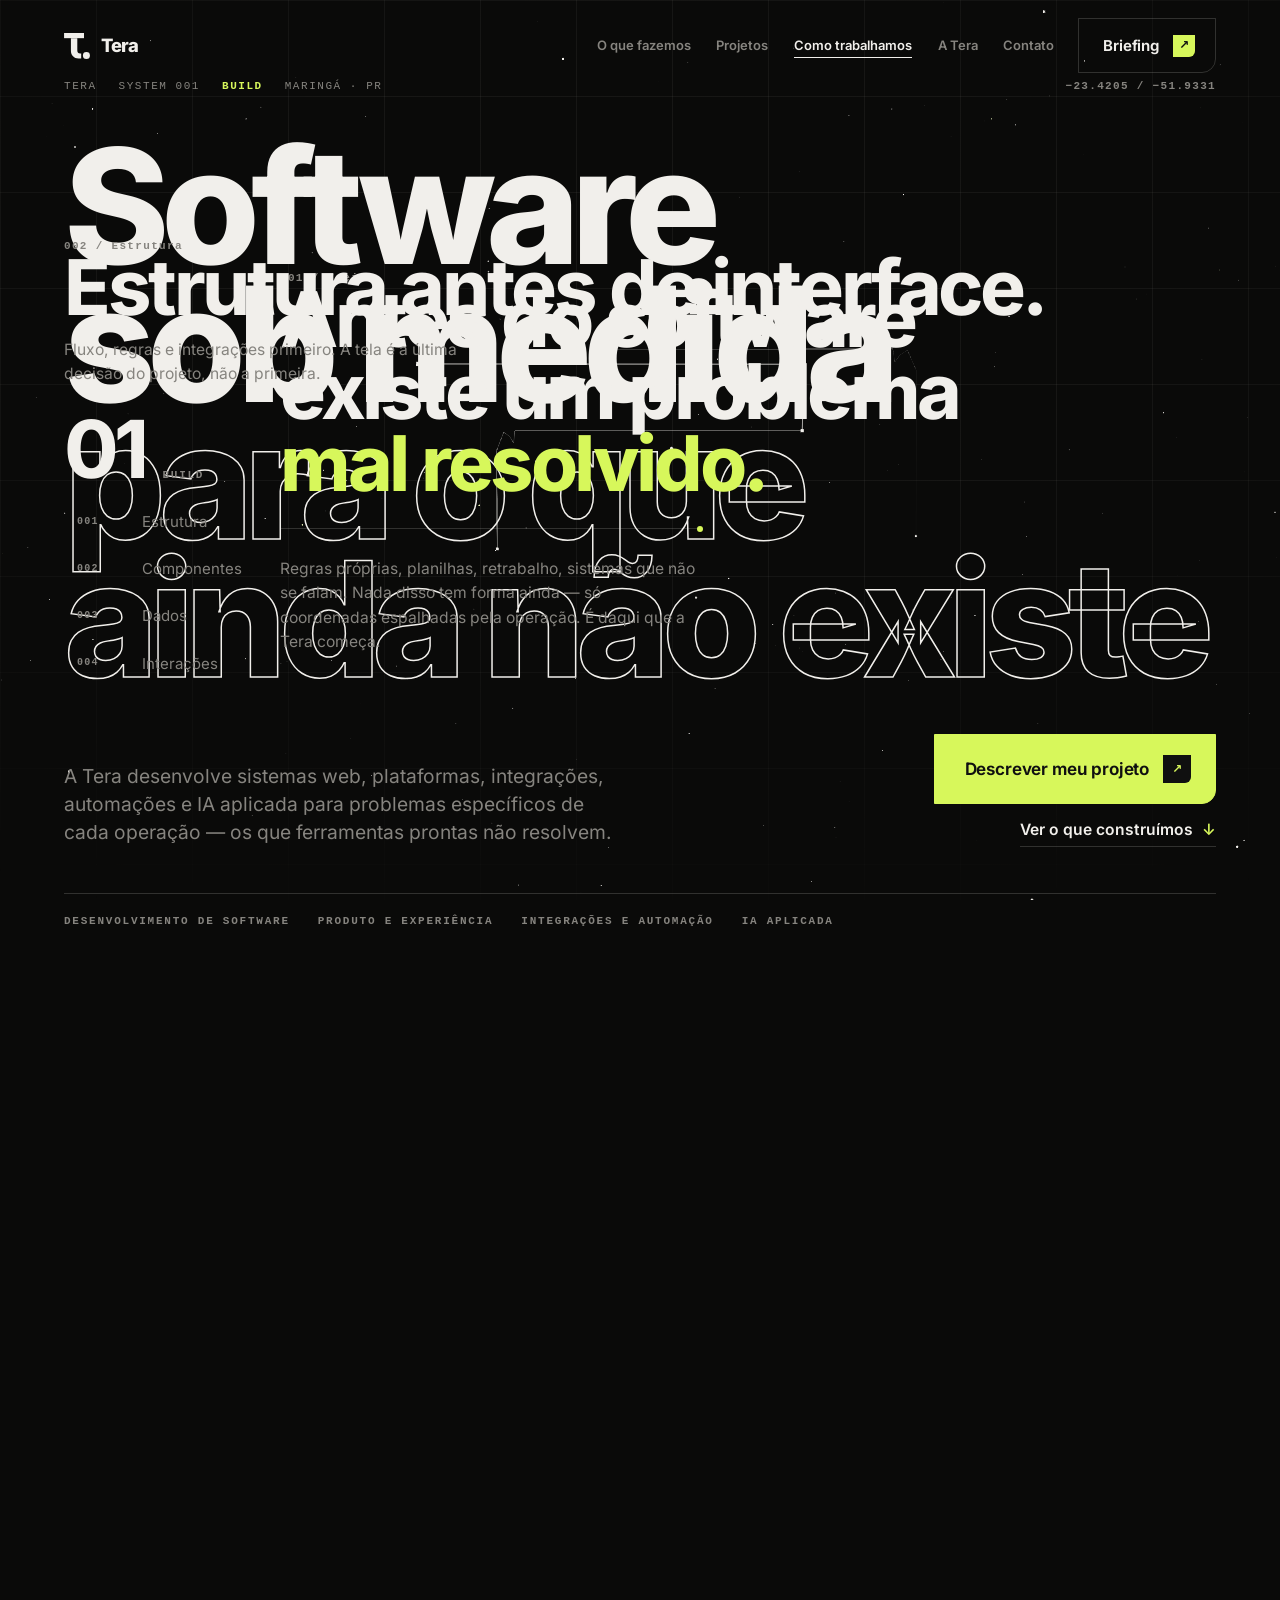
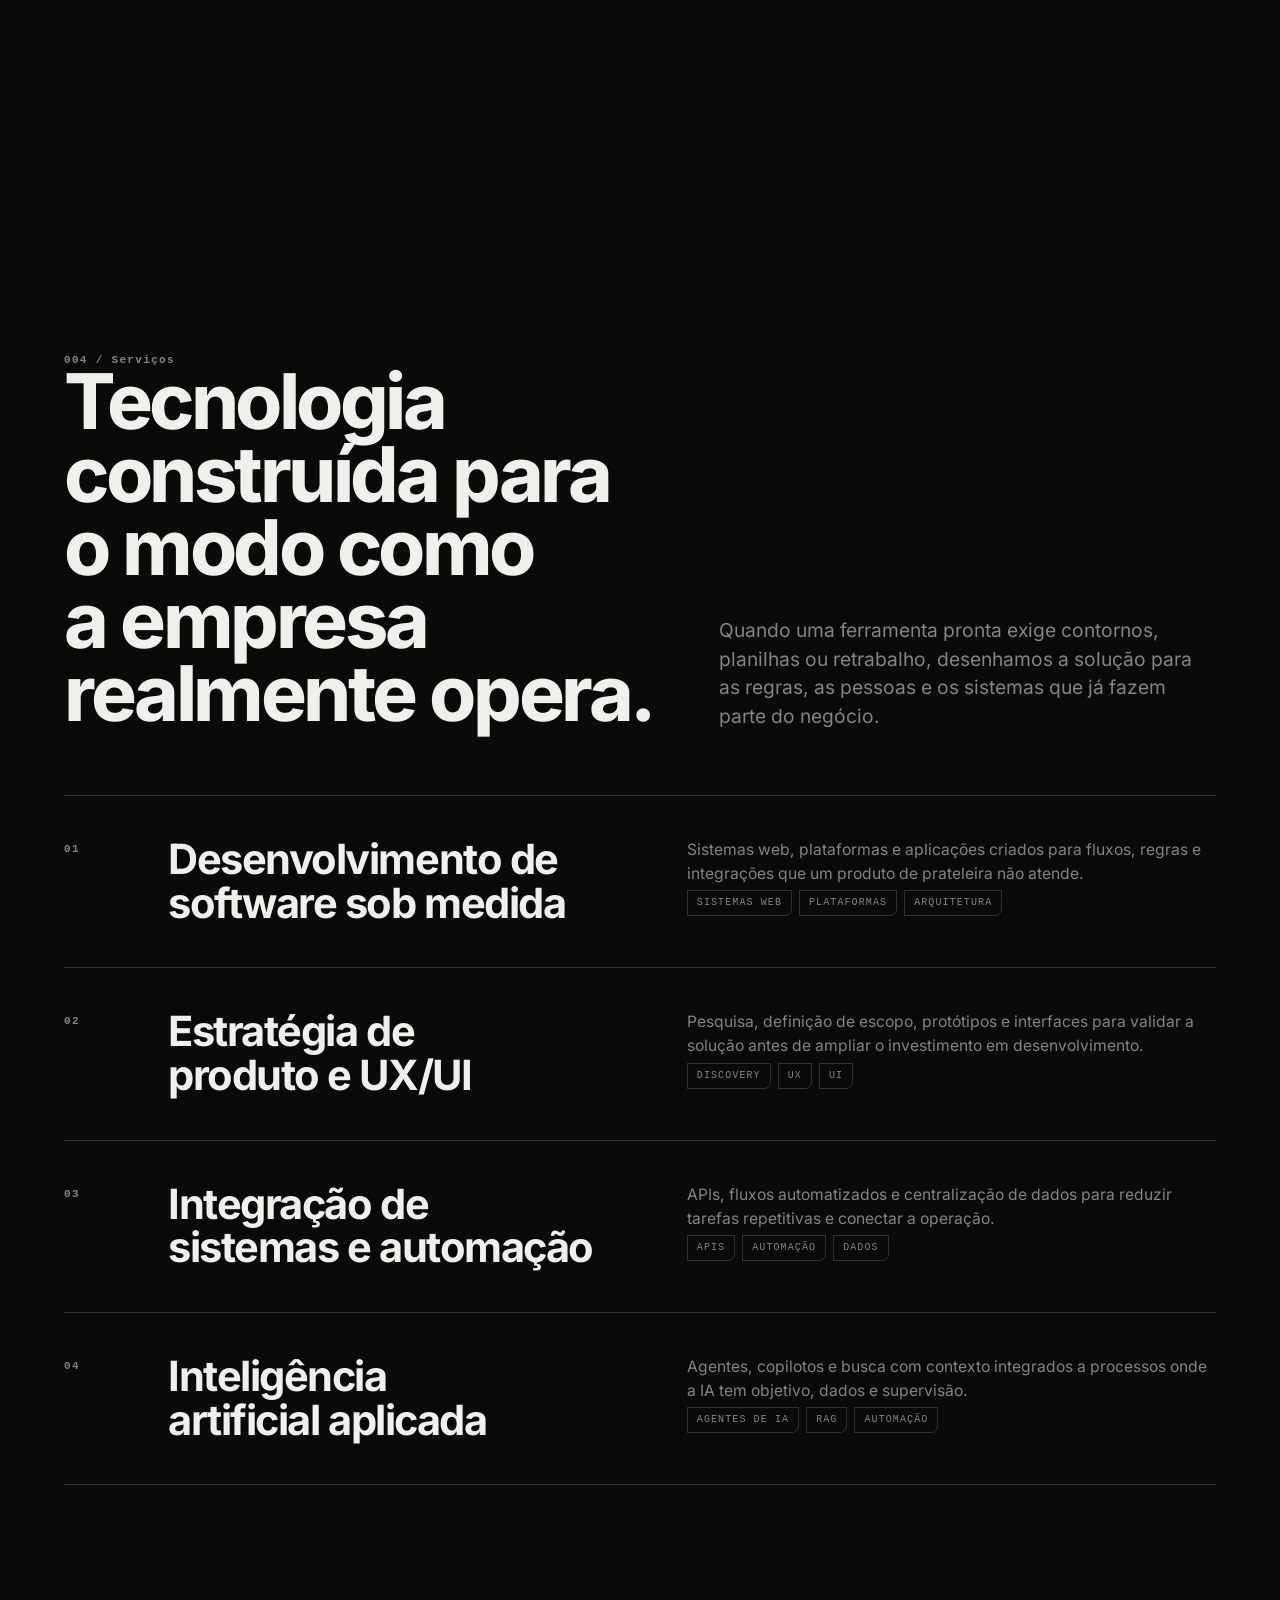
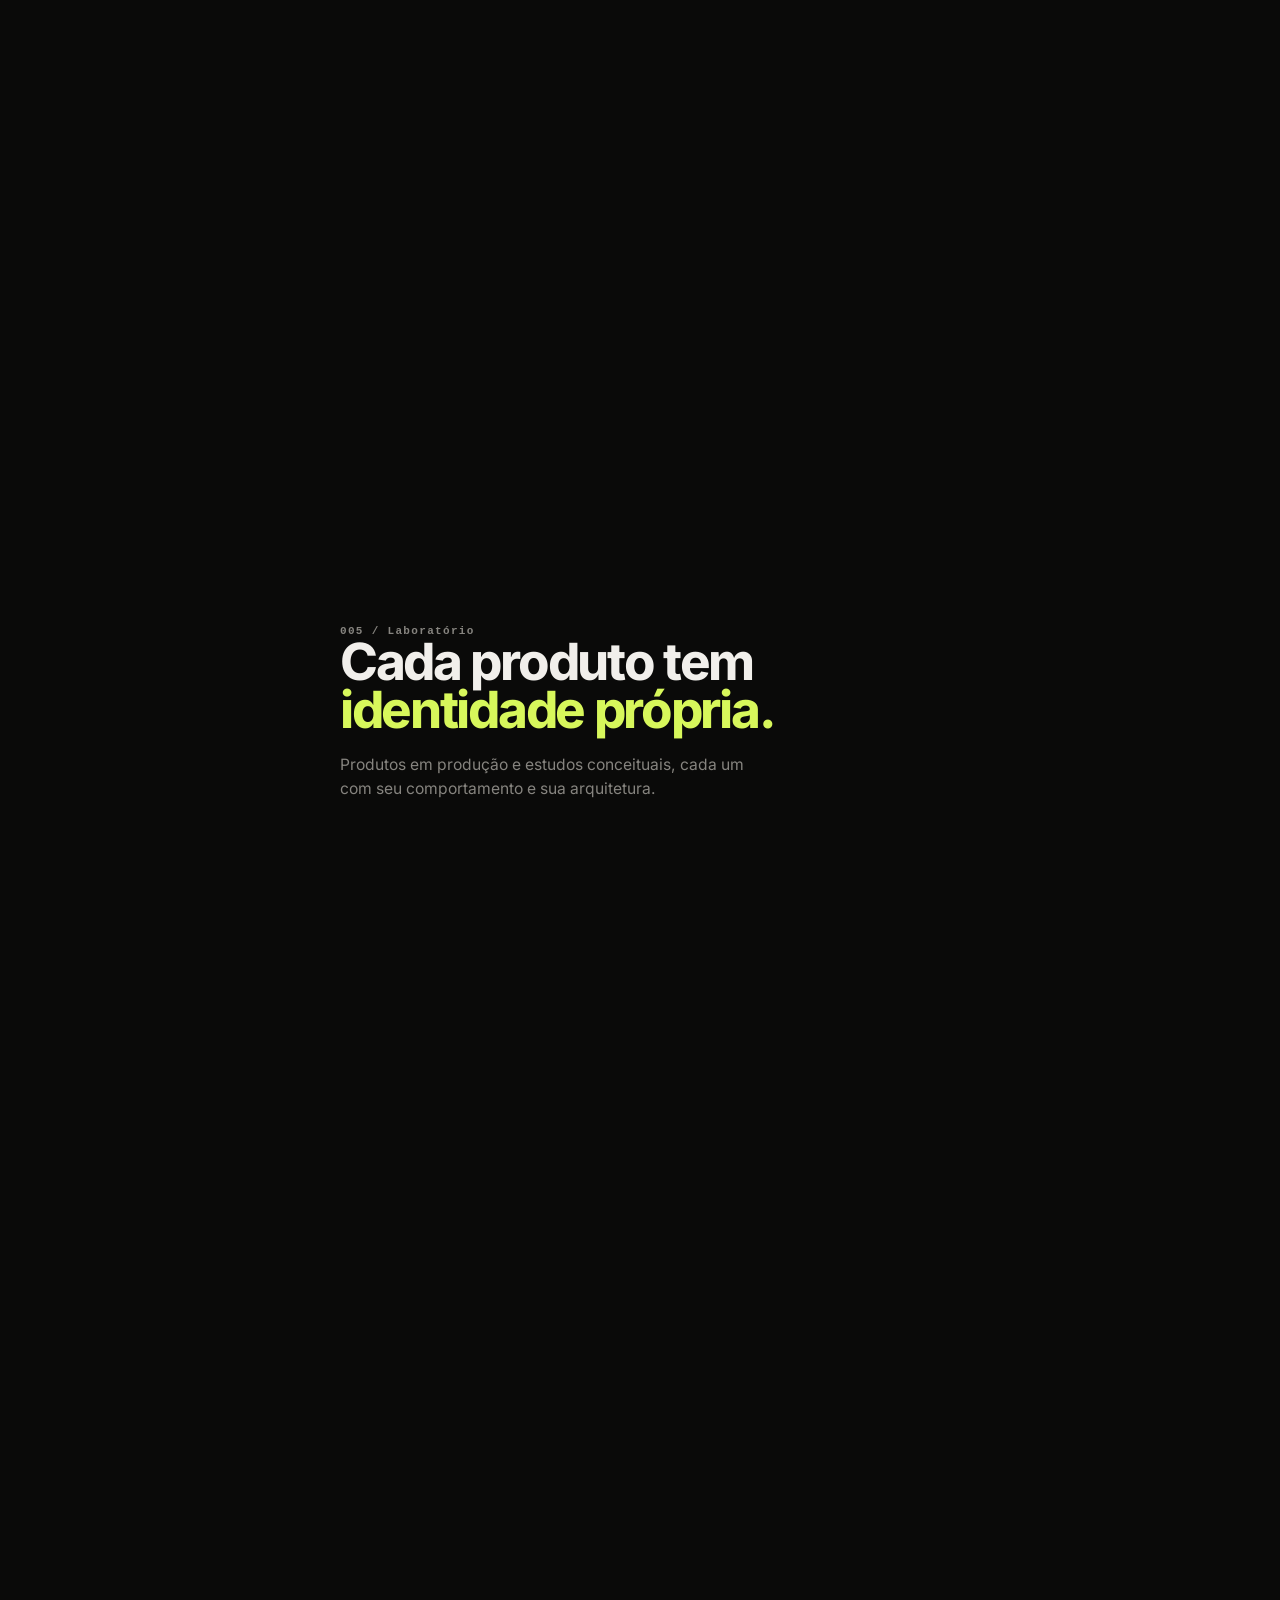
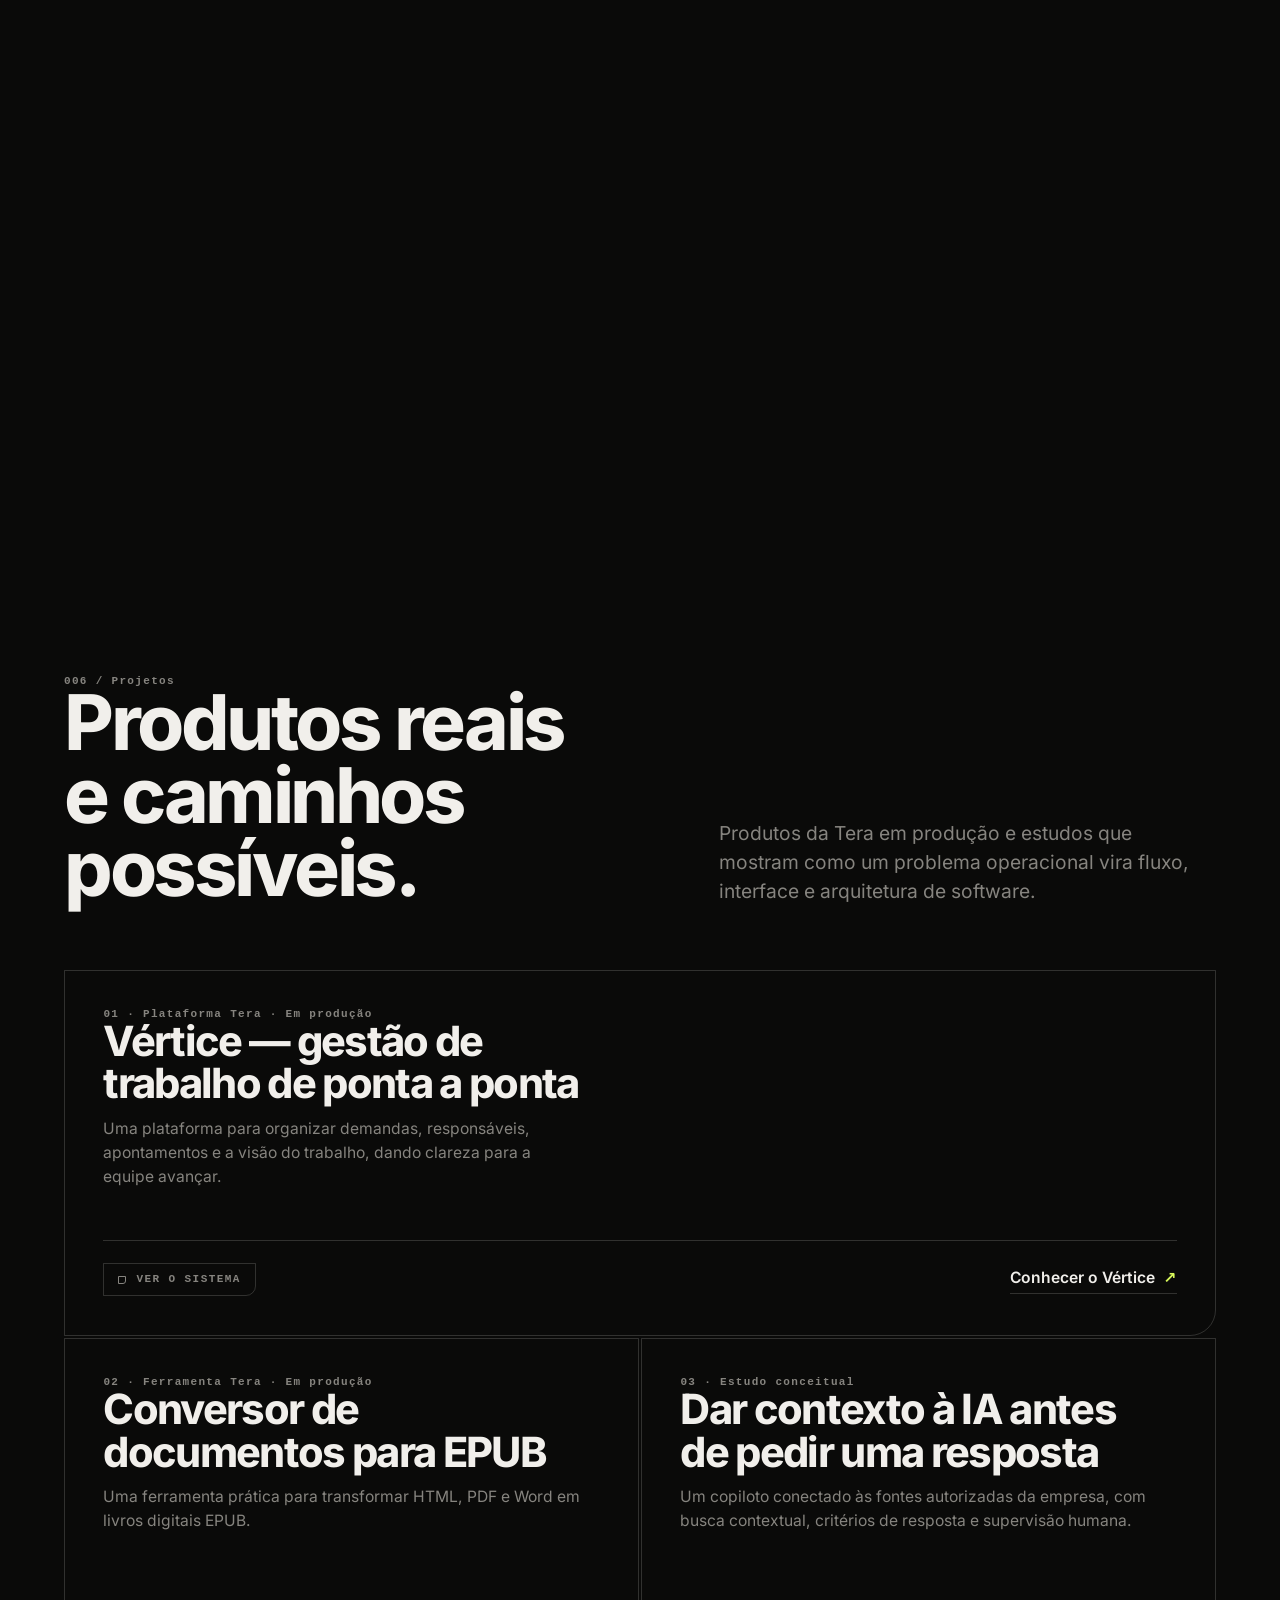
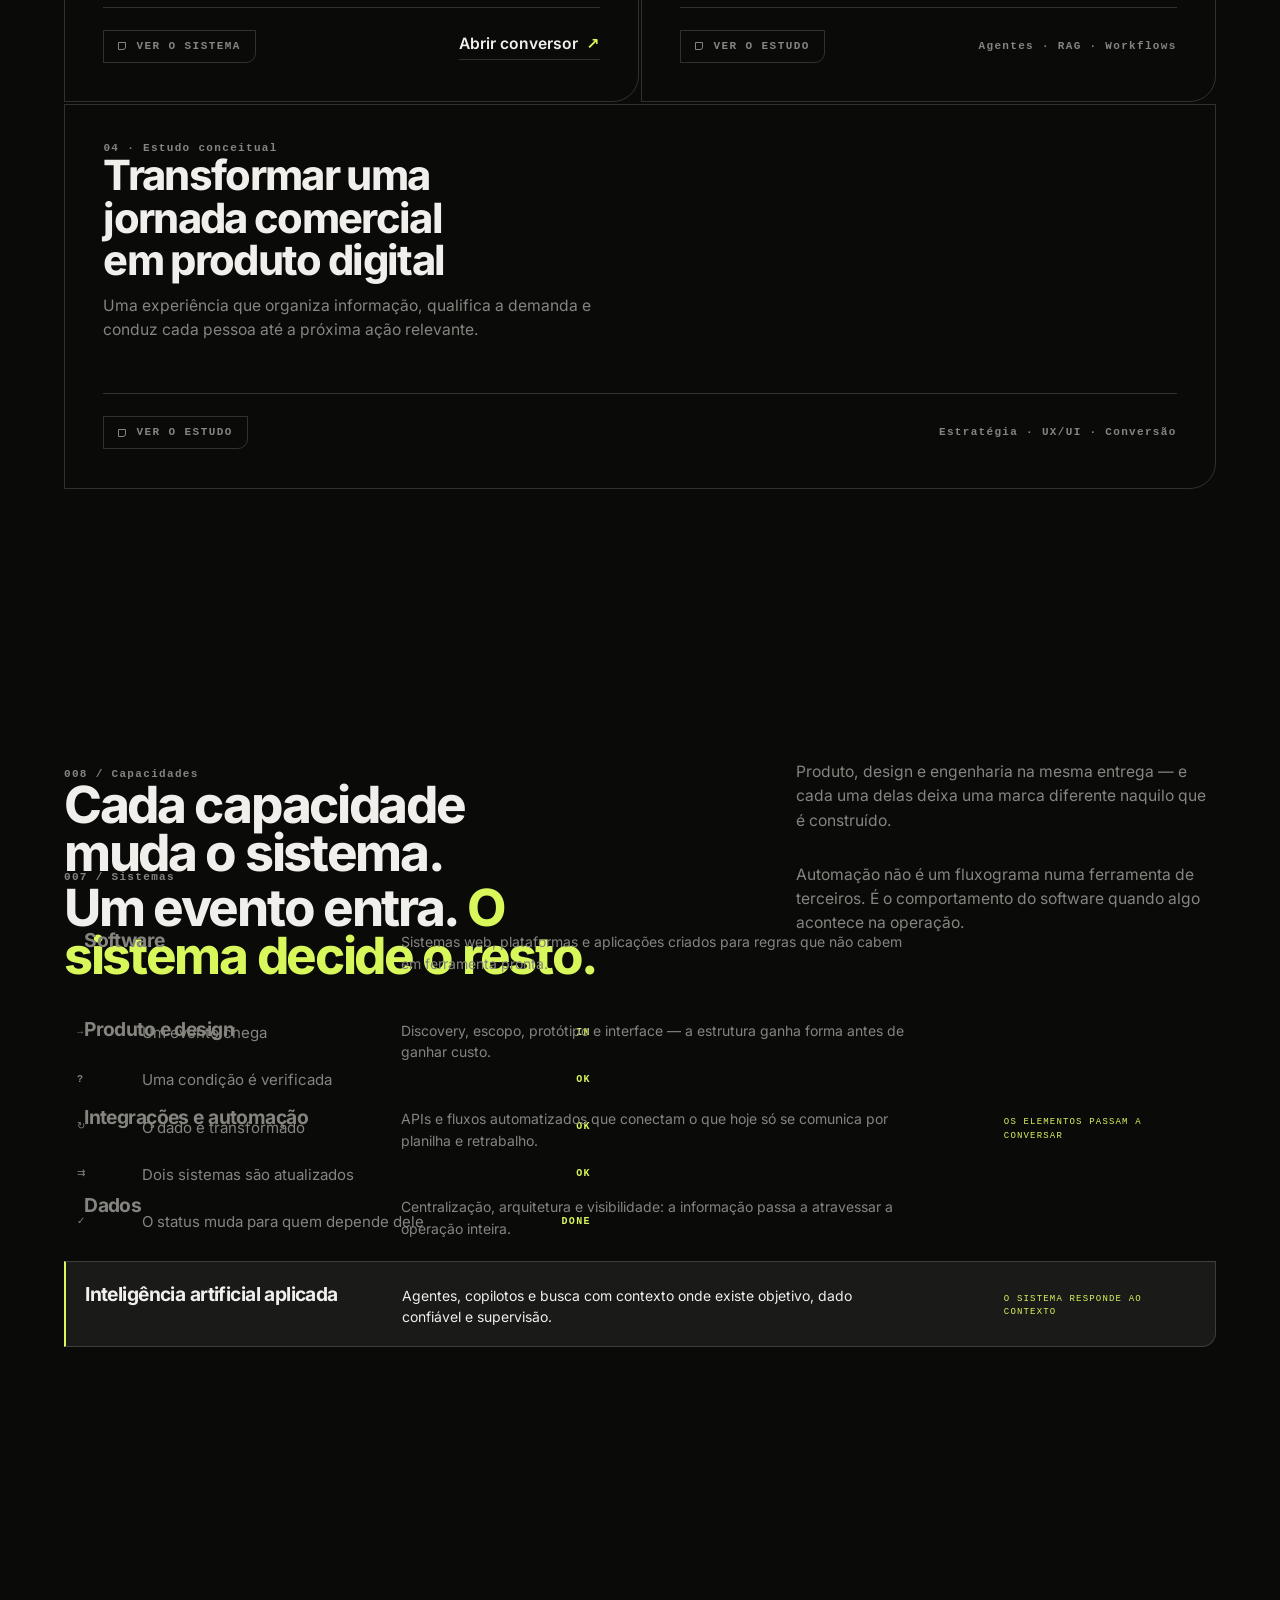
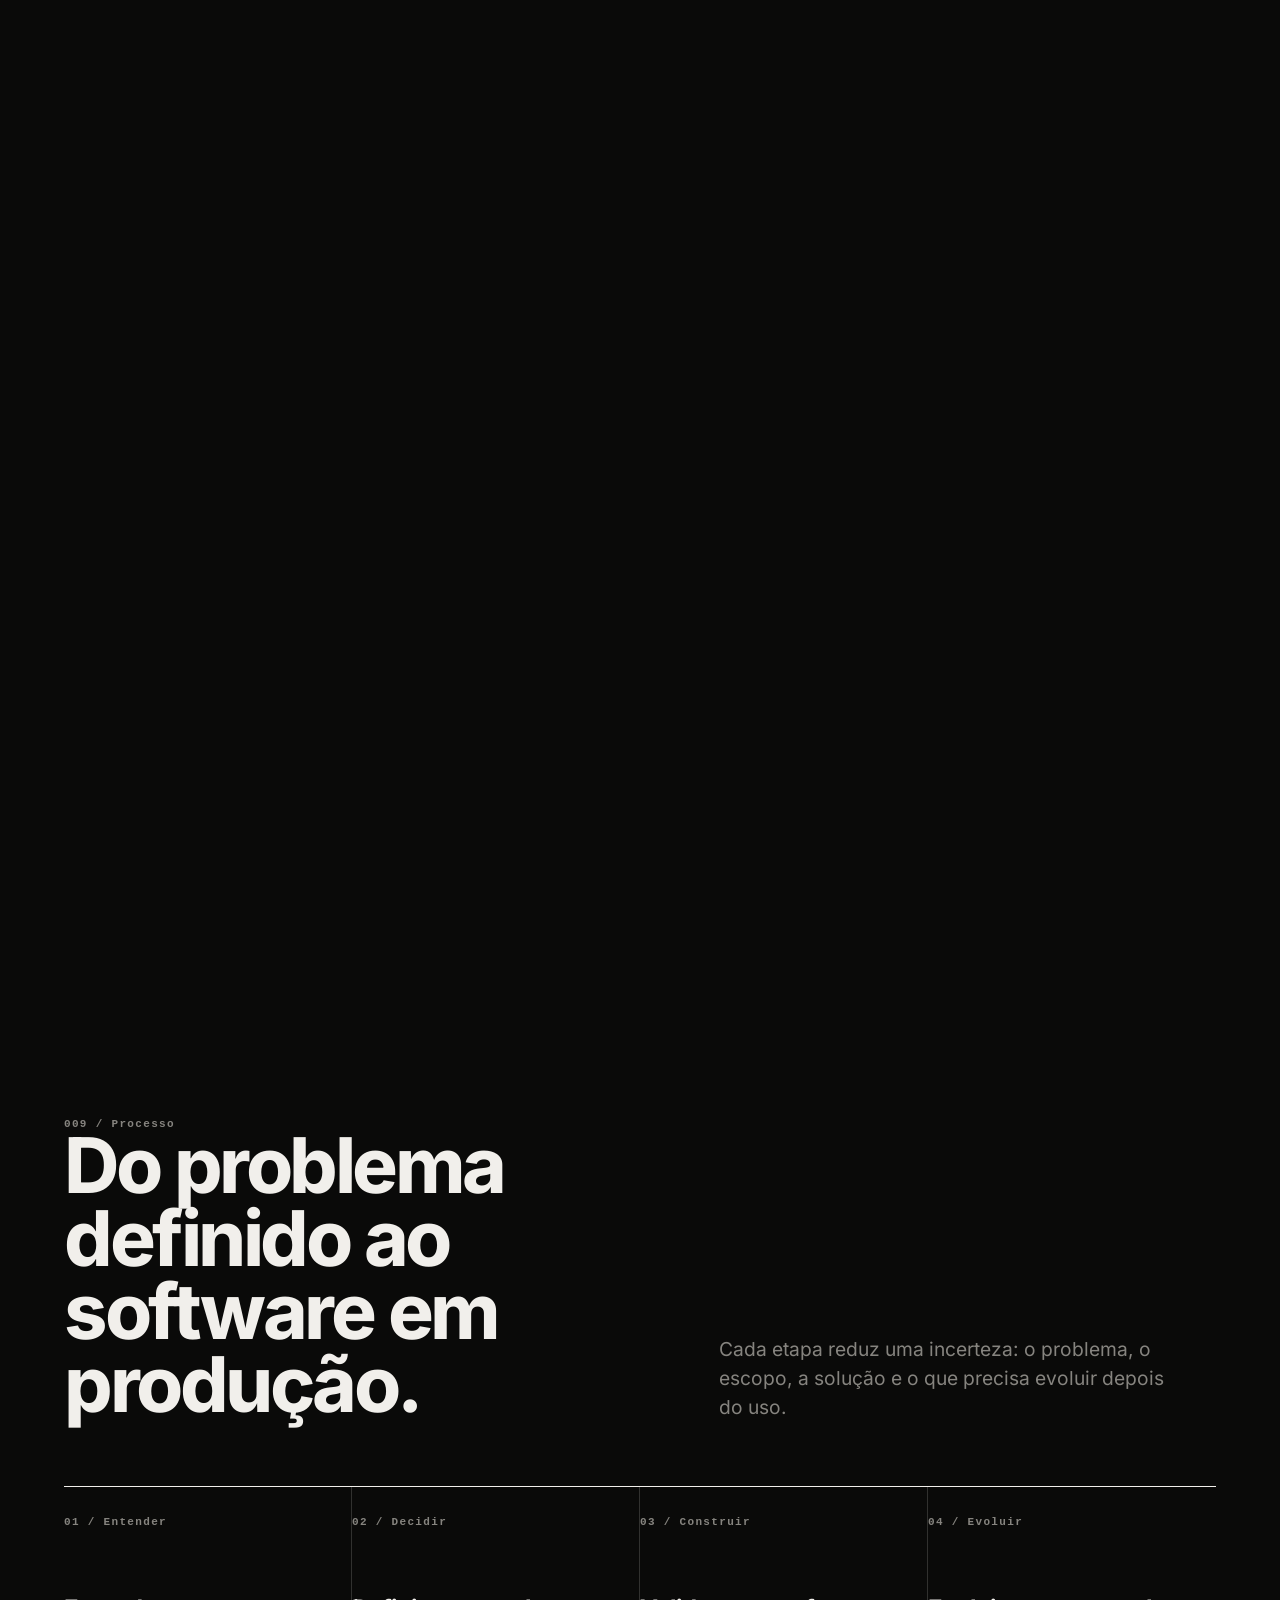
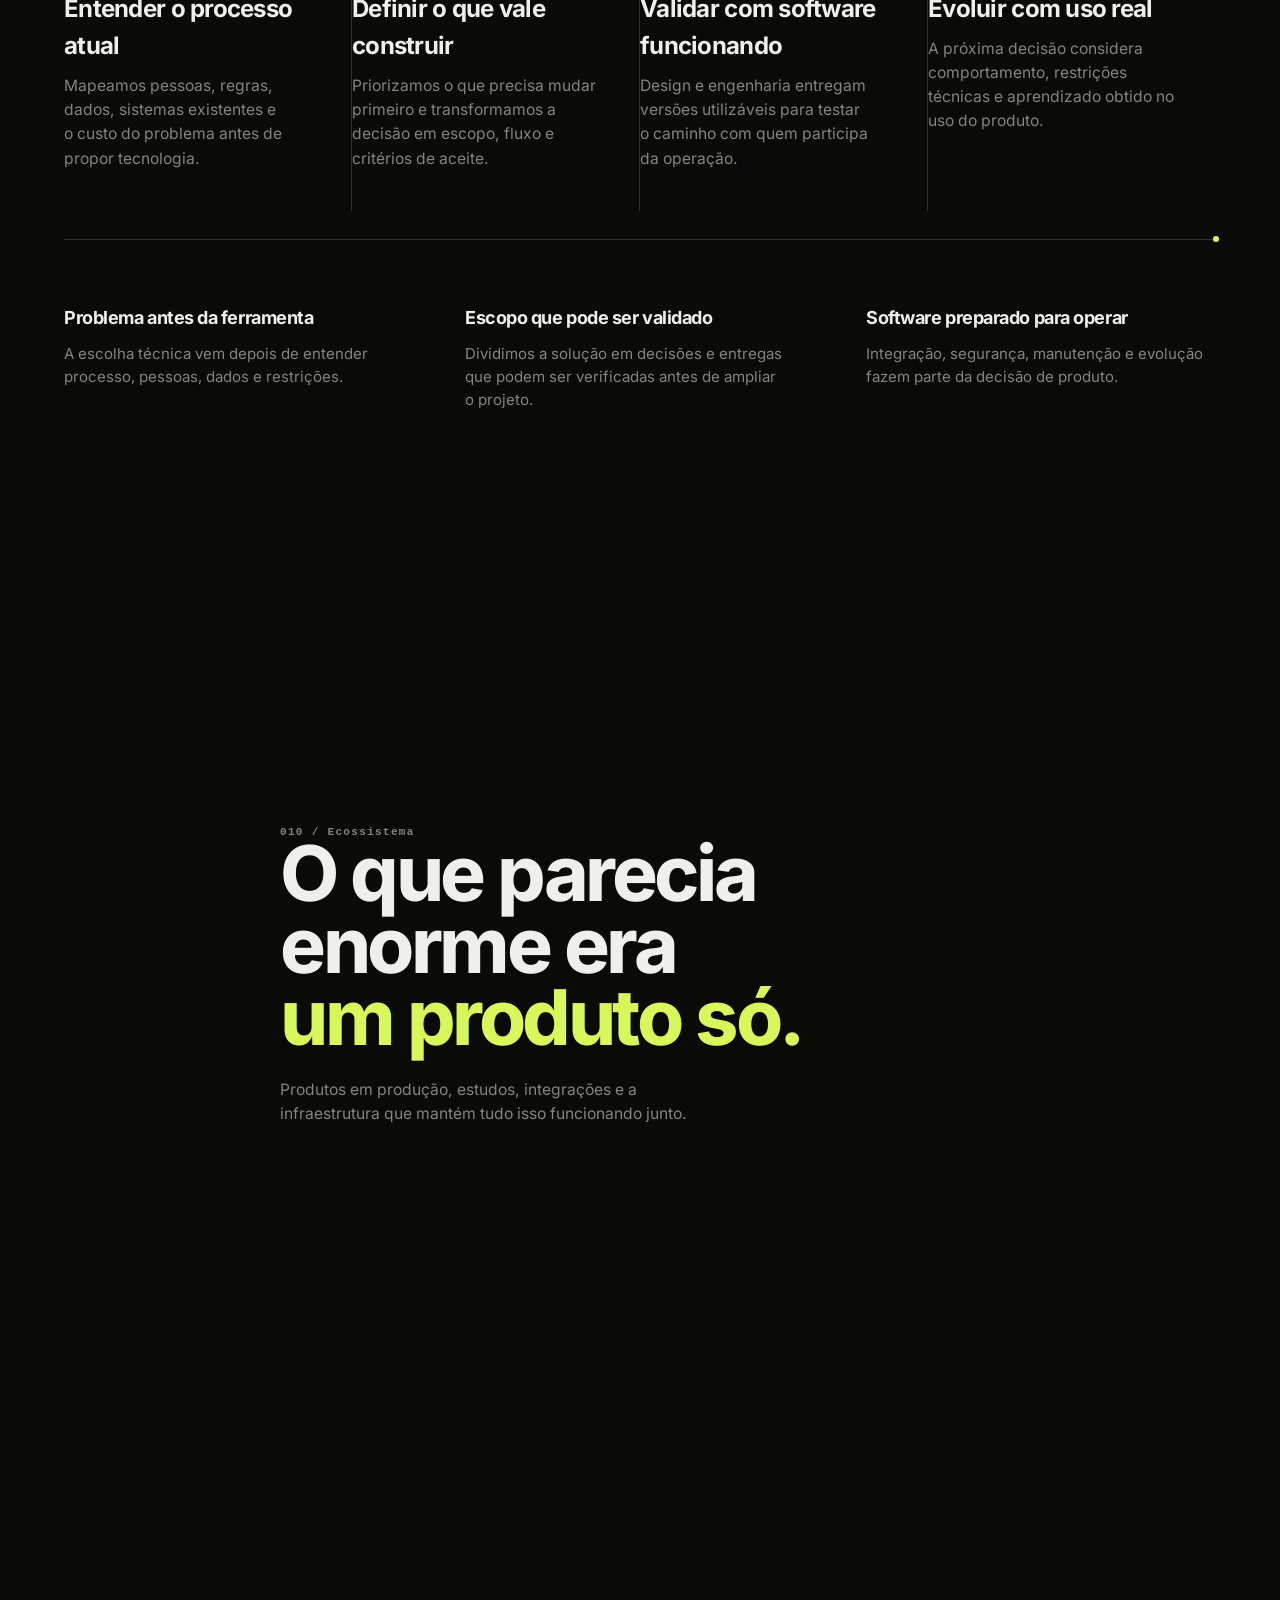
==== commit c2bd06f0: "refactor(landing): transforma efeitos em sistema de composição controlada A landing tinha matéria-pr" ====
--- a/index.html
+++ b/index.html
@@ -57,7 +57,6 @@
   <path data-from="ui-series" data-to="[data-status]"></path>
   <path data-from="lab-vertice" data-to="#lab-title"></path>
 </svg>
-<div class="grain" aria-hidden="true"></div>
 
 <header class="header" data-header>
   <a class="brand" href="#topo" aria-label="Tera — início">
@@ -211,14 +210,12 @@
   <!-- ------------------------------------------------ silêncio: o que fazemos -->
   <section class="passage" id="capacidades" aria-labelledby="servicos-title">
     <div class="wrap">
-      <div class="passage__head">
+      <div class="passage__head" data-reveal>
         <div>
           <p class="index">004 / Serviços</p>
-          <h2 class="passage__title" id="servicos-title">
-            Tecnologia construída para o modo como a empresa realmente opera.
-          </h2>
-        </div>
-        <p class="passage__intro">
+          <h2 class="passage__title" id="servicos-title"><span class="reveal-line"><span>Tecnologia construída para o modo como a empresa realmente opera.</span></span></h2>
+        </div>
+        <p class="passage__intro reveal-soft">
           Quando uma ferramenta pronta exige contornos, planilhas ou retrabalho,
           desenhamos a solução para as regras, as pessoas e os sistemas que já
           fazem parte do negócio.
@@ -322,14 +319,12 @@
   <!-- ------------------------------------------------- silêncio: os projetos -->
   <section class="passage" id="projetos" aria-labelledby="projetos-title">
     <div class="wrap">
-      <div class="passage__head">
+      <div class="passage__head" data-reveal>
         <div>
           <p class="index">006 / Projetos</p>
-          <h2 class="passage__title" id="projetos-title">
-            Produtos reais e caminhos possíveis.
-          </h2>
-        </div>
-        <p class="passage__intro">
+          <h2 class="passage__title" id="projetos-title"><span class="reveal-line"><span>Produtos reais e caminhos possíveis.</span></span></h2>
+        </div>
+        <p class="passage__intro reveal-soft">
           Produtos da Tera em produção e estudos que mostram como um problema
           operacional vira fluxo, interface e arquitetura de software.
         </p>
@@ -525,14 +520,12 @@
   <!-- --------------------------------------------------- silêncio: o processo -->
   <section class="passage" id="processo" aria-labelledby="processo-title">
     <div class="wrap">
-      <div class="passage__head">
+      <div class="passage__head" data-reveal>
         <div>
           <p class="index">009 / Processo</p>
-          <h2 class="passage__title" id="processo-title">
-            Do problema definido ao software em produção.
-          </h2>
-        </div>
-        <p class="passage__intro">
+          <h2 class="passage__title" id="processo-title"><span class="reveal-line"><span>Do problema definido ao software em produção.</span></span></h2>
+        </div>
+        <p class="passage__intro reveal-soft">
           Cada etapa reduz uma incerteza: o problema, o escopo, a solução e o que
           precisa evoluir depois do uso.
         </p>
@@ -603,14 +596,12 @@
   <!-- ---------------------------------------------------- silêncio: a origem -->
   <section class="passage passage--tight" id="origem" aria-labelledby="origem-title">
     <div class="wrap">
-      <div class="passage__head">
+      <div class="passage__head" data-reveal>
         <div>
           <p class="index">011 / Origem</p>
-          <h2 class="passage__title" id="origem-title">
-            Desenvolvimento de software em Maringá, com o problema perto.
-          </h2>
-        </div>
-        <p class="passage__intro">
+          <h2 class="passage__title" id="origem-title"><span class="reveal-line"><span>Desenvolvimento de software em Maringá, com o problema perto.</span></span></h2>
+        </div>
+        <p class="passage__intro reveal-soft">
           A Tera reúne estratégia de produto, design e engenharia para construir
           soluções digitais sem separar quem entende o negócio de quem implementa
           a tecnologia.
@@ -624,13 +615,21 @@
        ACT V — a assinatura
        Everything built along the way reorganises into the Tera mark.
        ================================================================== -->
-  <section class="act" data-act="final:1" style="--len: 2.3" aria-label="Vamos construir">
+  <section class="act act--final" data-act="mark:1,final:1.35" style="--len: 3.4"
+           aria-label="Vamos construir">
     <div class="act__stage" data-stage>
       <div class="core-fallback" aria-hidden="true"></div>
-      <div class="scene-copy final" data-scene-copy="final" data-first>
+
+      <!-- ASSEMBLED. The mark arrives; the frame holds nothing else. -->
+      <div class="scene-copy mark-copy" data-scene-copy="mark" data-first>
         <p class="index">012 / Próximo</p>
+      </div>
+
+      <!-- SETTLED. The mark has become a rule; the headline takes the stage. -->
+      <div class="scene-copy final" data-scene-copy="final" data-last>
         <h2 class="final__title" id="final-title">
-          Tem uma ideia que deveria existir?
+          <span class="reveal-line"><span>Tem uma ideia que</span></span>
+          <span class="reveal-line"><span>deveria existir?</span></span>
         </h2>
         <p class="final__note">
           Conte o problema que o software precisa resolver. A primeira decisão é
@@ -647,12 +646,10 @@
   <!-- ----------------------------------------------------------- o contato -->
   <section class="passage" id="contato" aria-labelledby="contato-title">
     <div class="wrap contact">
-      <div>
+      <div data-reveal>
         <p class="index">013 / Contato</p>
-        <h2 class="passage__title" id="contato-title">
-          Conte o problema que o software precisa resolver.
-        </h2>
-        <p class="passage__intro" style="margin-top: 22px">
+        <h2 class="passage__title" id="contato-title"><span class="reveal-line"><span>Conte o problema que o software precisa resolver.</span></span></h2>
+        <p class="passage__intro reveal-soft" style="margin-top: 22px">
           Descreva o processo, o sistema ou o produto que precisa mudar. Essas
           informações ajudam a avaliar o contexto antes da primeira conversa.
         </p>
@@ -719,10 +716,10 @@
   <!-- --------------------------------------------------------------- dúvidas -->
   <section class="passage passage--tight" aria-labelledby="faq-title">
     <div class="wrap">
-      <div class="passage__head">
+      <div class="passage__head" data-reveal>
         <div>
           <p class="index">014 / Dúvidas</p>
-          <h2 class="passage__title" id="faq-title">Sobre software sob medida.</h2>
+          <h2 class="passage__title" id="faq-title"><span class="reveal-line"><span>Sobre software sob medida.</span></span></h2>
         </div>
       </div>
       <div class="faq">
--- a/assets/css/tera.css
+++ b/assets/css/tera.css
@@ -51,6 +51,27 @@
   /* The one radius. */
   --hook: 14px;
   --hook-lg: 26px;
+
+  /* ---- the grid -------------------------------------------------------
+     Not a texture behind the page: the construction system the whole brand
+     is drawn on. Scenes borrow it by overriding these three values, so the
+     grid can carry a moment of construction and then step back out of an
+     editorial one — from one place, with one vocabulary. */
+  --grid-size: 96px;
+  --grid-line: var(--edge);
+  --grid-opacity: 0.34;
+
+  /* ---- depth ----------------------------------------------------------
+     Every layer on the page is named here. There are no other values; a
+     rule that needs a new one adds it to this list first. */
+  --z-background: 0;
+  --z-grid: 10;
+  --z-ambient: 20;   /* the Core: one system, never more than one */
+  --z-visual: 30;    /* things drawn onto the Core (connectors, captions) */
+  --z-content: 40;
+  --z-dock: 55;
+  --z-nav: 80;
+  --z-overlay: 100;
 
   --max: 1320px;
   --gutter: clamp(20px, 5vw, 68px);
@@ -125,7 +146,7 @@
   position: fixed;
   top: 12px;
   left: -9999px;
-  z-index: 200;
+  z-index: var(--z-overlay);
   padding: 12px 18px;
   background: var(--acid);
   color: var(--ink);
@@ -151,47 +172,41 @@
 }
 
 /* ------------------------------------------------------------- ambience */
-/* Never a flat dead colour: a field of coordinates, almost below threshold. */
+/* The construction grid. One ambient system on the page, and this is it —
+   there is deliberately no second layer of noise, dust or floating shapes
+   competing with it or with the Core. */
 .ambient {
   position: fixed;
   inset: 0;
-  z-index: 0;
+  z-index: var(--z-grid);
   pointer-events: none;
-  opacity: 0.5;
+  opacity: var(--grid-opacity);
   background-image:
-    linear-gradient(to right, var(--edge) 1px, transparent 1px),
-    linear-gradient(to bottom, var(--edge) 1px, transparent 1px);
-  background-size: 96px 96px;
-  mask-image: radial-gradient(120% 90% at 50% 30%, #000 20%, transparent 78%);
-}
-
-.grain {
-  position: fixed;
-  inset: -50%;
-  z-index: 1;
-  pointer-events: none;
-  opacity: 0.03;
-  background-image: url("data:image/svg+xml,%3Csvg xmlns='http://www.w3.org/2000/svg' width='160' height='160'%3E%3Cfilter id='n'%3E%3CfeTurbulence type='fractalNoise' baseFrequency='0.85' numOctaves='3'/%3E%3C/filter%3E%3Crect width='160' height='160' filter='url(%23n)'/%3E%3C/svg%3E");
-  mix-blend-mode: overlay;
-}
-@media (pointer: coarse) { .grain { display: none; } }
+    linear-gradient(to right, var(--grid-line) 1px, transparent 1px),
+    linear-gradient(to bottom, var(--grid-line) 1px, transparent 1px);
+  background-size: var(--grid-size) var(--grid-size);
+  mask-image: radial-gradient(125% 95% at 50% 32%, #000 30%, transparent 82%);
+  transition: opacity 700ms var(--ease-inout);
+}
+/* Construction scenes lean on the grid; editorial ones let it go. The scene
+   id is written to <html> once per scene change, never per frame. */
+[data-scene='idea'], [data-scene='build'] { --grid-opacity: 0.6; }
+[data-scene='mark'], [data-scene='final'] { --grid-opacity: 0.2; }
 
 #tera-core {
   position: fixed;
   inset: 0;
-  z-index: 2;
+  z-index: var(--z-ambient);
   width: 100%;
   height: 100%;
   pointer-events: none;
   opacity: 0;
-  transition: opacity 900ms var(--ease-settle);
-}
-.has-core #tera-core { opacity: 1; transition: opacity 260ms linear; }
+}
 
 #tera-connectors {
   position: fixed;
   inset: 0;
-  z-index: 3;
+  z-index: var(--z-visual);
   width: 100%;
   height: 100%;
   pointer-events: none;
@@ -209,7 +224,7 @@
 .header {
   position: fixed;
   inset: 0 0 auto;
-  z-index: 60;
+  z-index: var(--z-nav);
   display: flex;
   align-items: center;
   gap: 24px;
@@ -277,7 +292,7 @@
 .progress {
   position: fixed;
   inset: 0 0 auto;
-  z-index: 61;
+  z-index: calc(var(--z-nav) + 1);
   height: 2px;
   background: var(--accent);
   transform: scaleX(0);
@@ -315,8 +330,9 @@
   background: var(--acid);
   color: var(--ink);
   font-size: 0.75rem;
-  /* The mark answers a little further than the surface does. */
-  transform: translate3d(calc(var(--mx, 0px) * 0.42), calc(var(--my, 0px) * 0.42), 0);
+  /* The mark answers a little further than the surface does — that difference
+     is the whole reason the control reads as an object rather than a div. */
+  transform: translate3d(calc(var(--mx, 0px) * 0.55), calc(var(--my, 0px) * 0.55), 0);
   transition: transform 200ms var(--ease-press), border-radius 400ms var(--ease-settle);
 }
 .btn:hover { border-radius: 0 0 var(--hook-lg) 0; }
@@ -401,7 +417,7 @@
    sections. Scrolling plays it. Nothing is hijacked and nothing is snapped. */
 .act {
   position: relative;
-  z-index: 4;
+  z-index: var(--z-content);
   height: calc(var(--len, 4) * var(--scene-scale, 1) * 100vh);
   height: calc(var(--len, 4) * var(--scene-scale, 1) * 100svh);
 }
@@ -422,17 +438,25 @@
   width: min(100% - var(--gutter) * 2, var(--max));
   margin-inline: auto;
   align-self: center;
-  /* Legible through the middle of its own scene, gone at both ends. The
-     fallback keeps the copy visible when no script is driving --p. */
-  opacity: clamp(0, min(
+  /* Legible through the middle of its own scene, gone at both ends, and never
+     stronger than the stage that owns it. --stage is the act's own ENTER /
+     ACTIVE / EXIT presence, so copy can neither appear before its stage has
+     taken the frame nor outlive it. The fallbacks keep everything readable
+     when no script is driving either value. */
+  opacity: calc(clamp(0, min(
     calc((var(--p, 0.5) - 0.015) / 0.10),
     calc((0.965 - var(--p, 0.5)) / 0.085)
-  ), 1);
+  ), 1) * var(--stage, 1));
 }
 /* The opening copy of an act has no predecessor to hand over from, so it is
-   present from the first pixel — the hero must never fade itself in. */
+   present from its stage's first pixel — the hero must never fade itself in. */
 .scene-copy[data-first] {
-  opacity: clamp(0, calc((0.965 - var(--p, 0.5)) / 0.085), 1);
+  opacity: calc(clamp(0, calc((0.965 - var(--p, 0.5)) / 0.085), 1) * var(--stage, 1));
+}
+/* The last copy on the page has nothing to hand over to: it holds until its
+   stage leaves rather than dissolving under the reader at the end of a scene. */
+.scene-copy[data-last] {
+  opacity: calc(clamp(0, calc((var(--p, 0.5) - 0.015) / 0.10), 1) * var(--stage, 1));
 }
 /* Copy that is fading is not clickable — otherwise an invisible CTA from the
    previous scene sits on top of the visible one. */
@@ -446,6 +470,47 @@
 }
 .fade-out {
   opacity: clamp(0, calc((var(--out, 1) - var(--p, 0)) / var(--span, 0.2)), 1);
+}
+
+/* ===================================================================== reveal
+   Two reveal languages on the whole page, and no third.
+
+     1. LINE REVEAL   a line of type rises out of its own clipping box.
+                      Headlines only — never a paragraph, never a whole page.
+     2. SOFT REVEAL   opacity and a few pixels of Y. Everything else.
+
+   Both are expressed here and driven from exactly one place per context: a
+   pinned scene drives them from --p (a pure function of the scroll), and an
+   editorial passage drives them from a single one-shot observer. Nothing on
+   this page reveals itself on a timer.
+   ===================================================================== */
+.reveal-line {
+  display: block;
+  overflow: clip;
+  /* Descenders and the acid dot need room, or a clipping box crops the type. */
+  padding-bottom: 0.08em;
+  margin-bottom: -0.08em;
+}
+/* No transition here on purpose. A scrub-driven line (inside a pinned scene)
+   is positioned by --p every frame; a CSS transition on top of that would be a
+   second system owning the same transform, and the line would always arrive
+   slightly after the scroll asked for it. Only the observer-driven variant
+   below transitions, because there --r is a step. */
+.reveal-line > span { display: block; }
+
+[data-reveal] { --r: 0; }
+[data-reveal][data-revealed='true'] { --r: 1; }
+
+[data-reveal] .reveal-line > span {
+  transform: translateY(calc((1 - var(--r)) * 105%));
+  transition: transform 900ms var(--ease-settle);
+  transition-delay: calc(var(--i, 0) * 70ms);
+}
+[data-reveal] .reveal-soft {
+  opacity: var(--r);
+  transform: translateY(calc((1 - var(--r)) * 12px));
+  transition: opacity 700ms var(--ease-inout), transform 700ms var(--ease-settle);
+  transition-delay: calc(120ms + var(--i, 0) * 60ms);
 }
 
 
@@ -586,7 +651,7 @@
   position: fixed;
   top: 0;
   left: 0;
-  z-index: 5;
+  z-index: var(--z-visual);
   width: max-content;
   max-width: min(300px, 60vw);
   pointer-events: none;
@@ -597,9 +662,12 @@
   transform: translate(18px, -50%);
   padding: 10px 14px 11px;
   border: 1px solid var(--edge);
-  border-left: 1px solid var(--accent);
+  /* A caption names a real thing in the scene, so it is read, not sensed. It
+     carries its own surface at near-full opacity: legibility here cannot
+     depend on what the structure behind it happens to be doing. */
+  border-left: 2px solid var(--accent);
   border-radius: 0 0 10px 0;
-  background: color-mix(in srgb, var(--bg) 80%, transparent);
+  background: color-mix(in srgb, var(--bg) 93%, transparent);
   backdrop-filter: blur(6px);
   -webkit-backdrop-filter: blur(6px);
 }
@@ -696,7 +764,7 @@
 /* ------------------------------------------------------------ editorial */
 .passage {
   position: relative;
-  z-index: 4;
+  z-index: var(--z-content);
   padding-block: var(--rhythm);
 }
 .passage--tight { padding-block: clamp(48px, 6vw, 84px); }
@@ -841,6 +909,10 @@
   padding-top: 22px;
   border-top: 1px solid var(--edge);
 }
+/* `hidden` is a UA-sheet rule and loses to any class selector, so without this
+   every project shipped with its detail permanently open and the toggle did
+   nothing but rotate its own icon. */
+.project__detail[hidden] { display: none; }
 .project__detail {
   display: grid;
   gap: 22px;
@@ -985,6 +1057,20 @@
 @media (min-width: 860px) { .principles { grid-template-columns: repeat(3, minmax(0, 1fr)); } }
 
 /* --------------------------------------------------------------- final */
+/* Two scenes share this stage. The first belongs entirely to the mark — the
+   only thing on screen is one index label. The second belongs entirely to the
+   headline: by the time it is legible the mark has resolved into a single
+   rule near the top of the frame and nothing else is moving. */
+/* The index sits at the top of the editorial column, clear of the mark's own
+   column. It is the only thing on screen next to the mark, and it must not
+   land on top of it. */
+.mark-copy {
+  align-self: start;
+  justify-items: start;
+  display: grid;
+  padding-top: clamp(96px, 12vh, 140px);
+}
+
 .final {
   display: grid;
   gap: clamp(18px, 2.6vw, 30px);
@@ -1000,6 +1086,36 @@
   text-wrap: balance;
 }
 .final__note { color: var(--dim); max-width: 48ch; text-wrap: pretty; }
+
+/* The headline is staged against its own scene progress, so its position is a
+   function of the scroll and nothing else — land anywhere in this scene twice
+   and you get the same frame twice. Sub-ranges, in scene-local --p:
+
+     0.00 → 0.34  the mark resolves onto the grid. Type stays out of the way.
+     0.34 → 0.62  headline, line by line
+     0.50 → 0.70  supporting sentence
+     0.60 → 0.78  call to action
+     0.78 → 1.00  silence. Nothing on this page moves again.
+
+   The hidden offset is 120%, not 100%: at 100% the tallest glyphs show a
+   one-pixel sliver at the very start of the ramp, which reads as debris on the
+   screen rather than as type about to arrive. */
+.final .reveal-line > span {
+  transform: translateY(calc((1 - clamp(0, (var(--p, 1) - 0.34) / 0.22, 1)) * 120%));
+}
+.final .reveal-line:nth-child(2) > span {
+  transform: translateY(calc((1 - clamp(0, (var(--p, 1) - 0.40) / 0.22, 1)) * 120%));
+}
+.final__note {
+  opacity: clamp(0, (var(--p, 1) - 0.50) / 0.20, 1);
+  transform: translateY(calc((1 - clamp(0, (var(--p, 1) - 0.50) / 0.20, 1)) * 14px));
+}
+/* Opacity only. The magnetic system owns this button's transform, and two
+   systems writing one property is how a control ends up in a state neither of
+   them intended. */
+.final .btn {
+  opacity: clamp(0, (var(--p, 1) - 0.60) / 0.18, 1);
+}
 
 /* -------------------------------------------------------------- contact */
 .contact {
@@ -1107,7 +1223,7 @@
 /* --------------------------------------------------------------- footer */
 .footer {
   position: relative;
-  z-index: 4;
+  z-index: var(--z-content);
   display: flex;
   flex-wrap: wrap;
   gap: 14px 32px;
@@ -1127,7 +1243,7 @@
   position: fixed;
   right: clamp(16px, 3vw, 34px);
   bottom: clamp(16px, 3vw, 30px);
-  z-index: 55;
+  z-index: var(--z-dock);
   opacity: 0;
   transform: translateY(14px) scale(0.97);
   pointer-events: none;
@@ -1173,7 +1289,7 @@
   position: fixed;
   left: 10px;
   bottom: 10px;
-  z-index: 999;
+  z-index: calc(var(--z-overlay) + 10);
   padding: 10px 12px;
   background: rgb(0 0 0 / 78%);
   color: #d7f75b;
@@ -1215,6 +1331,11 @@
     margin: 8px auto 0;
   }
   .spatial__inner { transform: none; display: inline-block; }
-  #tera-core { opacity: 0.45; }
   .dock { display: none; }
-}
+  /* The reveal system resolves to its finished state rather than to nothing:
+     the composition is the same one, it simply does not travel to get there. */
+  [data-reveal] { --r: 1; }
+  .reveal-line { overflow: visible; }
+  .reveal-line > span, .final .reveal-line > span { transform: none !important; }
+  .final__note, .final .btn { opacity: 1 !important; transform: none !important; }
+}
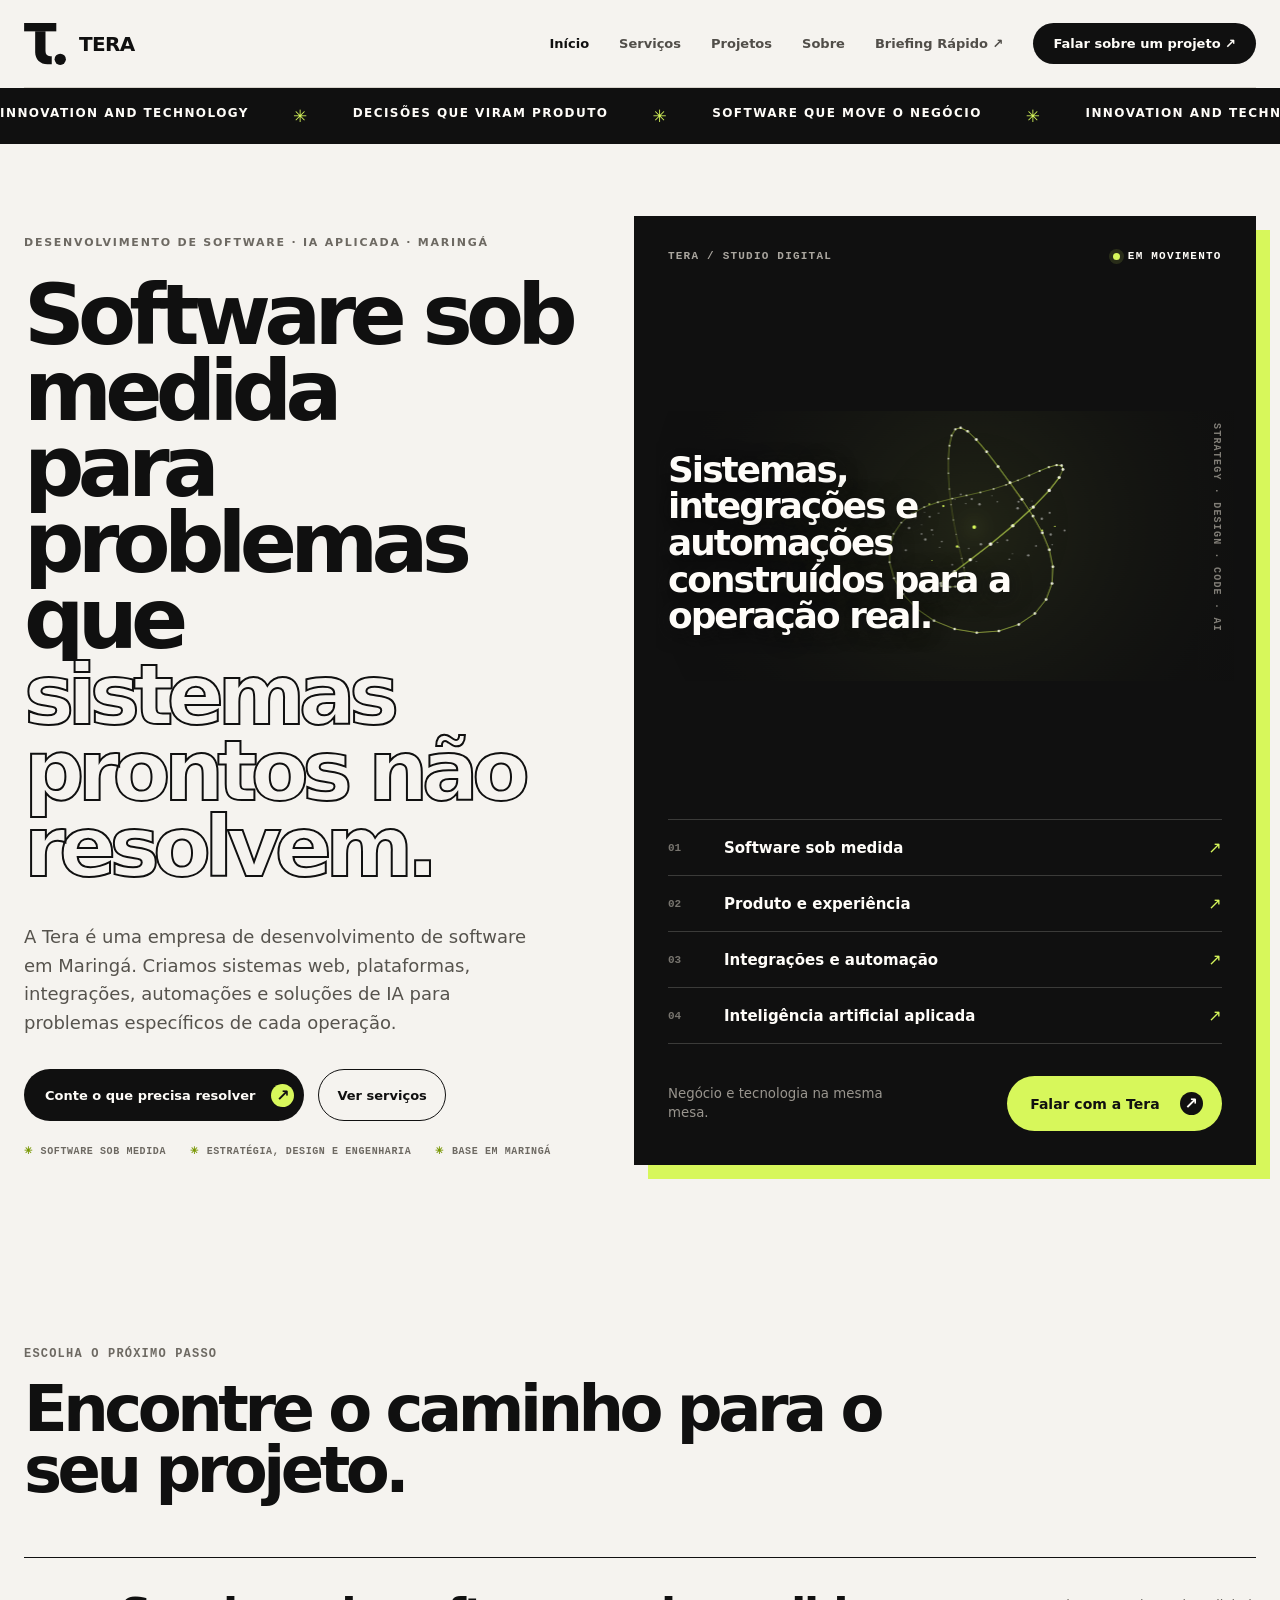
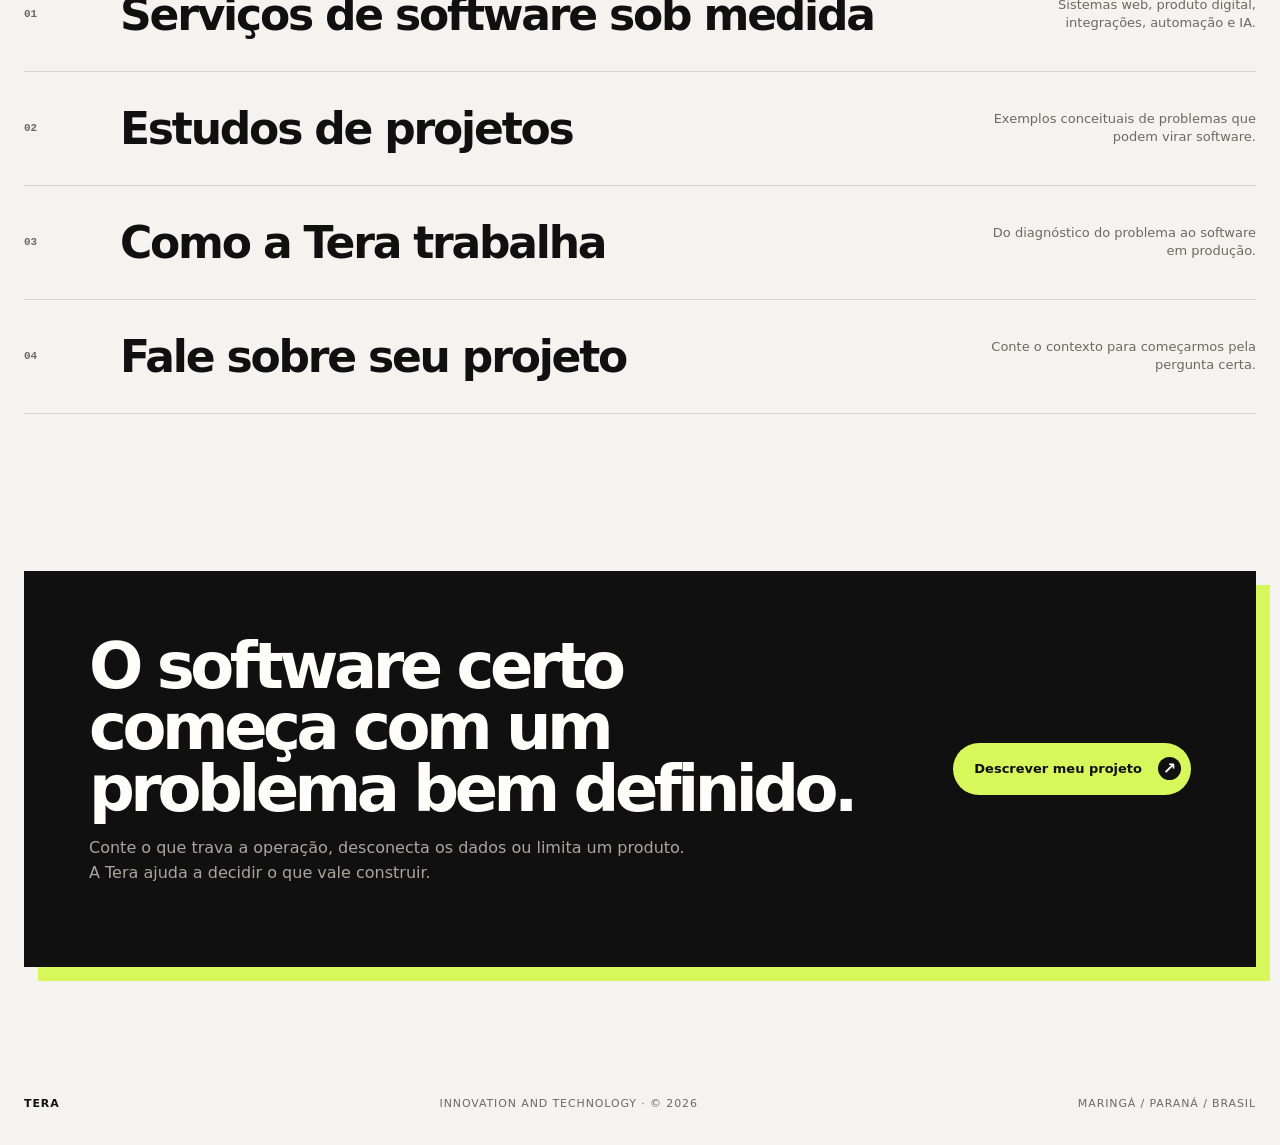
==== commit 1e02b142: "revert: volta o site para a versão anterior e arquiva a experiência de scroll A raiz volta a ser o s" ====
--- a/index.html
+++ b/index.html
@@ -1,775 +1,143 @@
-<!doctype html>
-<html lang="pt-BR">
-<head>
-<meta charset="utf-8">
-<meta name="viewport" content="width=device-width, initial-scale=1, viewport-fit=cover">
-<title>Tera | Software sob medida e IA aplicada em Maringá</title>
-<meta name="description" content="A Tera desenvolve software sob medida: sistemas web, plataformas, integrações, automação e IA aplicada para problemas que ferramentas prontas não resolvem. Maringá, PR.">
-<meta name="theme-color" content="#0a0a09">
-<meta name="author" content="Tera Innovation and Technology">
-<link rel="canonical" href="https://teralabs.cloud/">
+<!DOCTYPE html>
 
-<meta property="og:type" content="website">
-<meta property="og:locale" content="pt_BR">
-<meta property="og:site_name" content="Tera Innovation and Technology">
-<meta property="og:title" content="Tera | Software sob medida e IA aplicada em Maringá">
-<meta property="og:description" content="Sistemas web, plataformas, integrações, automação e IA aplicada para problemas que ferramentas prontas não resolvem.">
-<meta property="og:url" content="https://teralabs.cloud/">
-<meta property="og:image" content="https://teralabs.cloud/assets/images/tera_logo_oficial_preview.jpg">
-<meta name="twitter:card" content="summary_large_image">
-<meta name="twitter:title" content="Tera | Software sob medida e IA aplicada em Maringá">
-<meta name="twitter:description" content="Sistemas web, plataformas, integrações, automação e IA aplicada para problemas que ferramentas prontas não resolvem.">
-<meta name="twitter:image" content="https://teralabs.cloud/assets/images/tera_logo_oficial_preview.jpg">
+<html lang="pt-BR"><head><meta charset="utf-8"/><meta content="width=device-width,initial-scale=1" name="viewport"/><meta content="Desenvolvimento de software sob medida, sistemas web, integrações, automação e IA aplicada para empresas. Tera, em Maringá-PR." name="description"/><meta content="#f5f3ef" name="theme-color"/><meta content="Tera | Software sob medida e IA em Maringá" property="og:title"/><meta content="website" property="og:type"/><meta content="https://tera.brugnolo.com.br/" property="og:url"/><link href="https://tera.brugnolo.com.br/" rel="canonical"/><title>Tera | Software sob medida e IA em Maringá</title><style>
+    :root {
+      --ink:#101010; --paper:#f5f3ef; --white:#fffdf9; --muted:#6d6962;
+      --line:#d8d4cc; --acid:#d7f75b; --soft:#e9e6df; --max:1240px;
+    }
+    *{box-sizing:border-box} html{scroll-behavior:smooth} body{margin:0;background:var(--paper);color:var(--ink);font-family:Inter,ui-sans-serif,system-ui,-apple-system,BlinkMacSystemFont,"Segoe UI",sans-serif;-webkit-font-smoothing:antialiased} a{color:inherit;text-decoration:none} button{font:inherit}.wrap{width:min(calc(100% - 48px),var(--max));margin:0 auto}
+    .skip{position:absolute;left:-999px;top:10px;background:var(--ink);color:white;padding:12px 16px;z-index:100}.skip:focus{left:10px}
+    header{height:88px;display:flex;align-items:center;justify-content:space-between;border-bottom:1px solid var(--line)}
+    .brand{display:inline-flex;align-items:center;gap:13px;font-weight:900;letter-spacing:-.04em}.brand-mark{width:42px;height:42px;display:block}.brand-word{font-size:20px}nav{display:flex;align-items:center;gap:30px;font-size:13px;font-weight:750}nav a{color:#514e49;transition:color .2s ease}nav a:hover,nav a:focus-visible{color:var(--ink)}
+    .nav-cta,.button{background:var(--ink);color:var(--white);border-radius:999px;padding:13px 20px;border:0;cursor:pointer;transition:transform .2s ease,background .2s ease}.nav-cta:hover,.button:hover{transform:translateY(-2px);background:#292929}
+    :focus-visible{outline:3px solid #78a800;outline-offset:4px}
+    .ticker{background:var(--ink);color:var(--white);overflow:hidden;white-space:nowrap;border-block:1px solid var(--ink)}.ticker-track{display:flex;gap:44px;width:max-content;padding:17px 0;font-size:12px;letter-spacing:.12em;text-transform:uppercase;font-weight:800;animation:move 28s linear infinite}.ticker b{color:var(--acid);font-size:17px}@keyframes move{to{transform:translateX(-50%)}}
+    .hero{padding:72px 0 86px;display:grid;grid-template-columns:.95fr 1.05fr;gap:48px;align-items:stretch}.eyebrow{display:flex;align-items:center;gap:10px;color:var(--muted);font-size:11px;letter-spacing:.16em;text-transform:uppercase;font-weight:800}.eyebrow i{display:block;width:7px;height:7px;border-radius:50%;background:var(--acid);border:1px solid var(--ink)}.hero-main{display:flex;flex-direction:column;justify-content:space-between;padding:20px 0 8px}.hero-main h1{max-width:680px;margin:28px 0 38px;font-size:clamp(55px,6.6vw,94px);line-height:.9;letter-spacing:-.08em;font-weight:900}.hero-main h1 em{display:block;font-style:normal;color:transparent;-webkit-text-stroke:2px var(--ink)}.hero-main .lead{max-width:520px;color:#56534d;font-size:18px;line-height:1.58;margin:0}.hero-panel{background:var(--ink);color:var(--white);padding:34px;min-height:590px;display:flex;flex-direction:column;justify-content:space-between;box-shadow:14px 14px 0 var(--acid)}.panel-top{display:flex;justify-content:space-between;gap:20px;align-items:center;font:700 11px ui-monospace,SFMono-Regular,monospace;letter-spacing:.11em;color:#aaa69f}.status{display:inline-flex;align-items:center;gap:8px;color:var(--white)}.status:before{content:"";width:7px;height:7px;background:var(--acid);border-radius:50%;box-shadow:0 0 0 4px rgba(215,247,91,.13)}.panel-statement{font-size:clamp(31px,3.4vw,49px);line-height:1.02;letter-spacing:-.06em;font-weight:800;max-width:520px;margin:60px 0}.panel-list{border-top:1px solid #3b3b39}.panel-item{display:grid;grid-template-columns:42px 1fr auto;align-items:center;gap:14px;padding:18px 0;border-bottom:1px solid #3b3b39}.panel-item span:first-child{font:700 11px ui-monospace,SFMono-Regular,monospace;color:#77746e}.panel-item b{font-size:15px}.panel-item i{font-style:normal;color:var(--acid)}.hero-action{display:flex;align-items:center;justify-content:space-between;gap:20px;margin-top:32px}.hero-action small{max-width:220px;color:#99958e;line-height:1.4}.button{display:inline-flex;align-items:center;gap:20px;font-size:14px;font-weight:800;padding:16px 19px 16px 23px}.hero-panel .button{background:var(--acid);color:var(--ink)}.hero-panel .button:hover{background:#e5ff82}.arrow{width:23px;height:23px;display:grid;place-items:center;border-radius:50%;background:var(--acid);color:var(--ink);font-size:16px}.hero-panel .arrow{background:var(--ink);color:var(--white)}
+    section{padding:112px 0}.section-head{display:flex;justify-content:space-between;gap:40px;align-items:start;margin-bottom:48px}.section-number{color:var(--muted);font:700 12px ui-monospace,SFMono-Regular,monospace;letter-spacing:.1em;margin-bottom:18px}h2{font-size:clamp(38px,5vw,65px);line-height:.96;letter-spacing:-.07em;max-width:760px;margin:0}.intro{max-width:310px;color:var(--muted);line-height:1.55;font-size:15px;margin:0}
+    .service-grid{display:grid;grid-template-columns:repeat(2,1fr);gap:1px;background:var(--line);box-shadow:0 0 0 1px var(--line);perspective:1200px}.service{position:relative;overflow:hidden;min-height:300px;background:var(--paper);padding:30px;display:flex;flex-direction:column;justify-content:space-between;transform-style:preserve-3d;will-change:transform;transition:transform .18s ease,background .25s ease,color .25s ease,box-shadow .25s ease}.service:after{content:"";position:absolute;inset:-40%;background:radial-gradient(circle at var(--mx,50%) var(--my,50%),rgba(215,247,91,.28),transparent 34%);opacity:0;transition:opacity .25s;pointer-events:none}.service:hover{background:var(--ink);color:var(--white);box-shadow:0 24px 50px rgba(0,0,0,.16);z-index:2}.service:hover:after{opacity:1}.service>div{position:relative;z-index:1;transform:translateZ(22px)}.service .num{color:var(--muted);font:700 12px ui-monospace,SFMono-Regular,monospace}.service h3{font-size:30px;line-height:1;letter-spacing:-.055em;margin:0 0 13px}.service p{color:var(--muted);line-height:1.5;font-size:15px;max-width:430px;margin:0}.service:hover p{color:#bbb7b0}.service ul{list-style:none;padding:0;margin:22px 0 0;display:flex;flex-wrap:wrap;gap:7px}.service li{font-size:11px;text-transform:uppercase;letter-spacing:.06em;border:1px solid currentColor;border-radius:999px;padding:7px 10px;opacity:.72}
+    .outcomes{border-top:1px solid var(--line)}.outcome-list{border-top:1px solid var(--ink)}.outcome{display:grid;grid-template-columns:80px .7fr 1fr;gap:34px;align-items:start;padding:31px 0;border-bottom:1px solid var(--line)}.outcome span{font:700 12px ui-monospace,SFMono-Regular,monospace;color:var(--muted)}.outcome h3{font-size:24px;letter-spacing:-.04em;margin:0}.outcome p{font-size:15px;line-height:1.55;color:var(--muted);margin:0;max-width:570px}
+    .process{background:var(--white)}.process-grid{display:grid;grid-template-columns:repeat(4,1fr);margin-top:58px;border-top:1px solid var(--ink)}.step{padding:28px 28px 5px 0;min-height:250px;border-right:1px solid var(--line);margin-right:28px}.step:last-child{border-right:0;margin-right:0}.step .step-num{font:700 12px ui-monospace,SFMono-Regular,monospace;color:var(--muted)}.step h3{font-size:23px;letter-spacing:-.04em;margin:65px 0 12px}.step p{color:var(--muted);font-size:14px;line-height:1.5;margin:0}
+    .capabilities{display:grid;grid-template-columns:.8fr 1.2fr;gap:80px;align-items:start}.capabilities h2{position:sticky;top:35px}.cap-list{border-top:1px solid var(--ink)}.cap{display:flex;justify-content:space-between;gap:25px;padding:24px 0;border-bottom:1px solid var(--line);align-items:center}.cap b{font-size:18px}.cap span{font-size:13px;color:var(--muted);text-align:right;max-width:300px;line-height:1.4}
+    .manifesto{position:relative;overflow:hidden;background:var(--ink);color:var(--white);padding:125px 0}.manifesto:before{content:"";position:absolute;width:760px;height:760px;right:-220px;top:-330px;border-radius:50%;background:radial-gradient(circle,rgba(215,247,91,.14),rgba(215,247,91,0) 67%);animation:breathe 6s ease-in-out infinite}.manifesto:after{content:"";position:absolute;inset:0;background-image:linear-gradient(rgba(255,255,255,.025) 1px,transparent 1px),linear-gradient(90deg,rgba(255,255,255,.025) 1px,transparent 1px);background-size:42px 42px;mask-image:linear-gradient(to left,black,transparent 70%)}.manifesto .wrap{position:relative;z-index:1}.manifesto .eyebrow{color:#aaa69f}.manifesto h2{max-width:900px;margin-top:26px}.manifesto h2 strong{display:inline-block;color:var(--acid);font-weight:900;animation:word-float 4s ease-in-out infinite}.principles{display:grid;grid-template-columns:repeat(3,1fr);gap:48px;margin-top:82px;border-top:1px solid #3d3d3b;padding-top:25px}.principle b{display:block;font-size:19px;margin-bottom:10px}.principle p{color:#aaa69f;line-height:1.55;font-size:14px;max-width:280px;margin:0}
+    .faq-grid{display:grid;grid-template-columns:.65fr 1.35fr;gap:80px}.faq-list{border-top:1px solid var(--ink)}details{border-bottom:1px solid var(--line)}summary{list-style:none;cursor:pointer;font-size:20px;font-weight:750;letter-spacing:-.03em;padding:25px 50px 25px 0;position:relative}summary::-webkit-details-marker{display:none}summary:after{content:"+";position:absolute;right:4px;top:21px;font-size:28px;font-weight:400}details[open] summary:after{content:"−"}details p{margin:-5px 60px 26px 0;color:var(--muted);font-size:15px;line-height:1.6;max-width:680px}
+    .contact{padding-bottom:96px}.contact-box{display:grid;grid-template-columns:.78fr 1.22fr;gap:72px;align-items:start;border-bottom:1px solid var(--line);padding-bottom:82px}.contact h2{max-width:590px}.contact-intro{color:var(--muted);line-height:1.58;font-size:15px;max-width:390px;margin:25px 0 0}.contact-form{background:var(--white);padding:32px;box-shadow:0 0 0 1px rgba(0,0,0,.09),0 18px 50px rgba(0,0,0,.06)}.form-grid{display:grid;grid-template-columns:1fr 1fr;gap:24px 20px}.field{display:flex;flex-direction:column;gap:9px}.field.full{grid-column:1/-1}.field label{font:750 11px ui-monospace,SFMono-Regular,monospace;letter-spacing:.09em;text-transform:uppercase;color:var(--muted)}.field input,.field select,.field textarea{width:100%;border:0;border-bottom:1px solid #bdb9b1;border-radius:0;background:transparent;color:var(--ink);font:inherit;font-size:16px;font-weight:500;line-height:1.4;padding:7px 0 12px;outline:0;transition:border-color .2s,box-shadow .2s}.field input::placeholder,.field textarea::placeholder{color:#aaa69f}.field select{cursor:pointer}.field textarea{min-height:112px;resize:vertical}.field input:focus,.field select:focus,.field textarea:focus{border-color:var(--ink);box-shadow:0 1px 0 var(--ink)}.form-footer{display:flex;justify-content:space-between;align-items:center;gap:24px;margin-top:28px}.form-footer small{max-width:270px;color:var(--muted);font-size:11px;line-height:1.45}.submit-button{display:inline-flex;align-items:center;justify-content:center;gap:18px;border:0;border-radius:999px;background:var(--ink);color:var(--white);padding:15px 17px 15px 22px;font-weight:800;cursor:pointer;white-space:nowrap;transition:transform .2s,background .2s,opacity .2s}.submit-button:hover{transform:translateY(-2px);background:#292929}.submit-button:disabled{cursor:wait;opacity:.58;transform:none}.submit-button .arrow{background:var(--acid)}.form-status{grid-column:1/-1;margin:0;color:#496500;font-size:13px;min-height:18px}.form-status.error{color:#a12c20}.honeypot{position:absolute!important;left:-9999px!important;width:1px!important;height:1px!important;opacity:0!important;pointer-events:none!important}footer{display:flex;justify-content:space-between;align-items:center;color:var(--muted);font-size:11px;letter-spacing:.08em;text-transform:uppercase;padding:25px 0 36px}.footer-brand{color:var(--ink);font-weight:900}
+    #scroll-progress{position:fixed;left:0;top:0;height:3px;width:100%;z-index:999;transform:scaleX(0);transform-origin:left;background:var(--acid);mix-blend-mode:difference;pointer-events:none}.hero-panel{position:relative;overflow:hidden;transform-style:preserve-3d;will-change:transform;transition:transform .14s ease-out,box-shadow .14s ease-out}.hero-panel>*:not(.orbital-stage){position:relative;z-index:2;transform:translateZ(28px)}.orbital-stage{position:relative;z-index:1;height:270px;margin:18px -12px 8px;overflow:hidden;transform:translateZ(12px)}#tera-orbit{position:absolute;inset:0;width:100%;height:100%;display:block}.orbit-caption{position:absolute;left:12px;bottom:10px;width:min(390px,82%);font-size:clamp(25px,2.8vw,41px);line-height:1.02;letter-spacing:-.055em;font-weight:800;text-shadow:0 3px 20px #101010}.orbit-axis{position:absolute;right:12px;top:12px;color:#817e77;font:700 10px ui-monospace,SFMono-Regular,monospace;letter-spacing:.12em;writing-mode:vertical-rl}.motion-ready .reveal{opacity:0;transform:translateY(46px) scale(.985);transition:opacity .8s cubic-bezier(.2,.7,.2,1),transform .8s cubic-bezier(.2,.7,.2,1)}.motion-ready .reveal.in-view{opacity:1;transform:none}.motion-ready .reveal[data-delay="1"]{transition-delay:.08s}.motion-ready .reveal[data-delay="2"]{transition-delay:.16s}.motion-ready .reveal[data-delay="3"]{transition-delay:.24s}.hero-main{animation:hero-in .9s .08s both cubic-bezier(.2,.75,.2,1)}.hero-panel{animation:panel-in 1s .18s both cubic-bezier(.2,.75,.2,1)}.brand-mark{transition:transform .6s cubic-bezier(.2,.8,.2,1)}.brand:hover .brand-mark{transform:rotateY(180deg)}nav a:not(.nav-cta){position:relative}nav a:not(.nav-cta):after{content:"";position:absolute;left:0;right:0;bottom:-7px;height:1px;background:currentColor;transform:scaleX(0);transform-origin:right;transition:transform .3s ease}nav a:not(.nav-cta):hover:after{transform:scaleX(1);transform-origin:left}.outcome{transition:padding .3s ease,background .3s ease}.outcome:hover{padding-left:18px;padding-right:18px;background:rgba(255,255,255,.45)}.cap{transition:padding .3s ease,background .3s ease}.cap:hover{padding-left:15px;padding-right:15px;background:var(--acid)}@keyframes hero-in{from{opacity:0;transform:translateX(-42px)}to{opacity:1;transform:none}}@keyframes panel-in{from{opacity:0;transform:perspective(1000px) rotateY(-8deg) translateX(55px)}to{opacity:1;transform:perspective(1000px) rotateY(0) translateX(0)}}@keyframes breathe{50%{transform:scale(1.18);opacity:.72}}@keyframes word-float{50%{transform:translateY(-5px)}}
+    .projects-showcase{position:relative;overflow:hidden;background:var(--ink);color:var(--white);padding:125px 0}.projects-showcase:before{content:"";position:absolute;inset:0;background-image:linear-gradient(rgba(255,255,255,.022) 1px,transparent 1px),linear-gradient(90deg,rgba(255,255,255,.022) 1px,transparent 1px);background-size:48px 48px}.projects-layout{position:relative;z-index:1;display:grid;grid-template-columns:.7fr 1.3fr;gap:82px;align-items:start}.projects-intro{position:sticky;top:36px}.projects-intro h2{margin-bottom:27px}.projects-intro p{max-width:410px;color:#aaa69f;font-size:15px;line-height:1.65}.concept-note{display:inline-flex;align-items:center;gap:10px;margin-top:26px;padding:10px 13px;border:1px solid #44433f;border-radius:999px;color:#bbb7b0;font:750 10px ui-monospace,SFMono-Regular,monospace;letter-spacing:.08em;text-transform:uppercase}.concept-note i{width:7px;height:7px;border-radius:50%;background:var(--acid);box-shadow:0 0 0 4px rgba(215,247,91,.1)}.project-stack{display:grid;gap:24px}.project-card{position:relative;overflow:hidden;min-height:560px;padding:34px;background:#1b1b1a;border:1px solid #363633;display:flex;flex-direction:column;justify-content:space-between;transform-style:preserve-3d;transition:transform .24s ease,border-color .24s ease}.project-card:hover{border-color:#77746e}.project-card:nth-child(2),.project-card:nth-child(5){background:#e8e5de;color:var(--ink);border-color:#e8e5de}.project-card:nth-child(3){background:var(--acid);color:var(--ink);border-color:var(--acid)}.project-head{position:relative;z-index:3;display:flex;justify-content:space-between;gap:30px;align-items:start}.project-kicker{font:800 10px ui-monospace,SFMono-Regular,monospace;letter-spacing:.12em;text-transform:uppercase;color:#aaa69f}.project-card:nth-child(2) .project-kicker,.project-card:nth-child(3) .project-kicker,.project-card:nth-child(5) .project-kicker{color:#67645e}.project-index{font:900 12px ui-monospace,SFMono-Regular,monospace}.project-copy{position:relative;z-index:3;max-width:610px}.project-copy h3{font-size:clamp(35px,4vw,58px);line-height:.94;letter-spacing:-.065em;margin:0 0 18px}.project-copy p{max-width:500px;margin:0;color:#aaa69f;font-size:15px;line-height:1.6}.project-card:nth-child(2) .project-copy p,.project-card:nth-child(3) .project-copy p,.project-card:nth-child(5) .project-copy p{color:#5e5b55}.project-tags{display:flex;flex-wrap:wrap;gap:7px;margin-top:22px}.project-tags span{padding:7px 10px;border:1px solid currentColor;border-radius:999px;font-size:10px;font-weight:800;letter-spacing:.06em;text-transform:uppercase;opacity:.7}.project-lab{position:absolute;z-index:1;right:-4%;top:16%;width:62%;height:55%;transform:perspective(900px) rotateY(var(--py,-8deg)) rotateX(var(--px,5deg)) translate3d(var(--tx,0),var(--ty,0),0);transition:transform .2s ease-out}.ops-window{position:absolute;inset:0;background:#111;border:1px solid #4a4944;box-shadow:18px 25px 70px rgba(0,0,0,.4);padding:19px;transform:rotate(-3deg)}.ops-top{display:flex;justify-content:space-between;color:#89867f;font:700 8px ui-monospace,monospace;letter-spacing:.1em}.ops-grid{display:grid;grid-template-columns:.42fr 1fr;gap:12px;margin-top:18px;height:calc(100% - 36px)}.ops-nav{border-right:1px solid #353532;display:grid;align-content:start;gap:9px;padding-right:12px}.ops-nav i{height:7px;background:#343431;border-radius:9px}.ops-nav i:first-child{background:var(--acid)}.ops-board{display:grid;grid-template-columns:repeat(3,1fr);gap:8px}.ops-col{background:#1d1d1b;padding:8px;display:grid;align-content:start;gap:7px}.ops-col:before{content:"";height:5px;width:45%;background:#585650;border-radius:5px}.ops-item{height:30px;border:1px solid #3d3c38;background:#282825;animation:ops-pulse 3s ease-in-out infinite}.ops-col:nth-child(2) .ops-item{animation-delay:.5s}.ops-col:nth-child(3) .ops-item{animation-delay:1s}.ai-lab{display:grid;place-items:center}.ai-core{position:relative;width:230px;aspect-ratio:1;border:1px solid rgba(0,0,0,.24);border-radius:50%;animation:core-turn 12s linear infinite}.ai-core:before,.ai-core:after{content:"";position:absolute;inset:16%;border:1px solid rgba(0,0,0,.28);border-radius:50%;transform:rotateX(67deg)}.ai-core:after{inset:30%;background:var(--ink);border:0;box-shadow:0 0 45px rgba(16,16,16,.32);animation:core-breathe 3s ease-in-out infinite}.ai-signal{position:absolute;height:1px;background:var(--ink);transform-origin:left;opacity:.45;animation:signal 2.8s ease-in-out infinite}.ai-signal.s1{--signal-rotate:8deg;width:140px;left:-90px;top:34%;transform:rotate(8deg)}.ai-signal.s2{--signal-rotate:187deg;width:120px;right:-92px;top:61%;transform:rotate(187deg);animation-delay:.5s}.ai-signal.s3{--signal-rotate:-18deg;width:95px;left:-55px;bottom:10%;transform:rotate(-18deg);animation-delay:1s}.journey-lab{display:grid;place-items:center}.journey-path{position:relative;width:90%;height:75%}.journey-line{position:absolute;left:5%;right:5%;top:50%;height:1px;background:rgba(0,0,0,.32)}.journey-line:after{content:"";position:absolute;left:0;top:-1px;width:35%;height:3px;background:var(--ink);animation:path-grow 3.8s ease-in-out infinite}.journey-node{position:absolute;top:calc(50% - 12px);width:24px;height:24px;border:1px solid var(--ink);border-radius:50%;background:var(--acid)}.journey-node:after{content:attr(data-label);position:absolute;top:36px;left:50%;transform:translateX(-50%);white-space:nowrap;font:800 8px ui-monospace,monospace;letter-spacing:.08em}.journey-node.n1{left:5%}.journey-node.n2{left:35%}.journey-node.n3{left:65%}.journey-node.n4{right:5%;background:var(--ink);box-shadow:0 0 0 9px rgba(0,0,0,.08)}.project-cta{display:flex;align-items:center;justify-content:space-between;gap:32px;margin-top:36px;padding-top:28px;border-top:1px solid #3c3c39}.project-cta p{margin:0;color:#aaa69f;max-width:510px;line-height:1.5}.project-cta .primary-cta{background:var(--acid);color:var(--ink);white-space:nowrap}.project-cta .arrow{background:var(--ink);color:var(--white)}.project-link{display:inline-flex;align-items:center;gap:11px;margin-top:22px;color:inherit;font:850 12px ui-monospace,SFMono-Regular,monospace;letter-spacing:.06em;text-transform:uppercase}.project-link .arrow{display:grid;place-items:center;width:25px;height:25px;border-radius:50%;background:var(--acid);color:var(--ink);font-size:15px}.project-card:nth-child(2) .project-link .arrow,.project-card:nth-child(3) .project-link .arrow,.project-card:nth-child(5) .project-link .arrow{background:var(--ink);color:var(--white)}.epub-lab{display:grid;place-items:center}.epub-book{position:relative;width:180px;height:238px;padding:28px 22px;background:var(--ink);color:var(--white);box-shadow:16px 23px 48px rgba(0,0,0,.22);transform:rotate(-8deg);font:900 28px ui-monospace,monospace;letter-spacing:-.08em}.epub-book:before{content:"DIGITAL EDITION";position:absolute;left:22px;bottom:22px;font:800 8px ui-monospace,monospace;letter-spacing:.12em}.epub-book i{display:block;height:1px;background:var(--acid);margin-top:15px}.epub-pages{position:absolute;right:-32px;bottom:14px;display:grid;gap:7px;transform:rotate(8deg)}.epub-pages span{display:block;width:91px;padding:10px;background:#f5f3ef;border:1px solid #bdb9b1;color:var(--ink);font:800 9px ui-monospace,monospace;letter-spacing:.08em}@keyframes ops-pulse{50%{border-color:var(--acid);transform:translateY(-2px)}}@keyframes core-turn{to{transform:rotate(360deg)}}@keyframes core-breathe{50%{transform:scale(1.18);box-shadow:0 0 65px rgba(16,16,16,.42)}}@keyframes signal{50%{opacity:.12;transform:scaleX(.65) rotate(var(--signal-rotate,0deg))}}@keyframes path-grow{50%{width:100%}}
+    .preloader{position:fixed;inset:0;z-index:2000;display:grid;place-items:center;background:var(--ink);color:var(--white);transition:opacity .65s cubic-bezier(.2,.75,.2,1),visibility .65s}.preloader.done{opacity:0;visibility:hidden}.preloader-inner{display:grid;justify-items:center;gap:22px}.preloader-mark{width:82px;height:82px;color:var(--white);animation:intro-spin 1.2s cubic-bezier(.2,.8,.2,1) both}.preloader-mark circle{fill:var(--acid)}.preloader-label{font:800 10px ui-monospace,SFMono-Regular,monospace;letter-spacing:.22em;color:#aaa69f}.cursor-aura{position:fixed;left:0;top:0;width:280px;height:280px;border-radius:50%;pointer-events:none;z-index:0;opacity:0;background:radial-gradient(circle,rgba(215,247,91,.16),rgba(215,247,91,0) 68%);transform:translate3d(-50%,-50%,0);transition:opacity .3s;mix-blend-mode:multiply}.cursor-aura.active{opacity:1}.conversion-dock{position:fixed;right:24px;bottom:24px;z-index:120;display:flex;align-items:center;gap:15px;padding:11px 12px 11px 18px;border:1px solid rgba(255,255,255,.15);border-radius:999px;background:rgba(24,24,23,.94);color:var(--white);font-size:12px;font-weight:800;box-shadow:0 18px 55px rgba(0,0,0,.24);backdrop-filter:blur(14px);transform:translateY(30px);opacity:0;pointer-events:none;transition:transform .4s cubic-bezier(.2,.8,.2,1),opacity .4s}.conversion-dock.visible{transform:none;opacity:1;pointer-events:auto}.conversion-dock .arrow{background:var(--acid)}.line-clip{display:block;overflow:hidden;padding-bottom:.05em;margin-bottom:-.05em}.line-clip>span{display:block;transform:translateY(115%) rotate(2deg);animation:line-rise .9s var(--line-delay,0s) cubic-bezier(.16,1,.3,1) forwards}.hero-ctas{display:flex;align-items:center;gap:14px;margin-top:32px}.primary-cta,.secondary-cta{min-height:52px;display:inline-flex;align-items:center;justify-content:center;gap:16px;border-radius:999px;font-weight:850;font-size:13px;padding:9px 10px 9px 21px}.primary-cta{background:var(--ink);color:var(--white)}.primary-cta .arrow{background:var(--acid)}.secondary-cta{padding:9px 18px;border:1px solid var(--ink)}.trust-line{display:flex;flex-wrap:wrap;gap:11px 24px;margin-top:24px;color:var(--muted);font:750 10px ui-monospace,SFMono-Regular,monospace;letter-spacing:.06em;text-transform:uppercase}.trust-line span:before{content:"✳";color:#779600;margin-right:8px}.conversion-break{display:grid;grid-template-columns:1.25fr .75fr;align-items:center;gap:40px;background:var(--white);padding:38px 42px;margin-top:65px;border:1px solid var(--line);box-shadow:12px 12px 0 var(--acid)}.conversion-break b{font-size:clamp(24px,3vw,40px);line-height:1;letter-spacing:-.045em}.conversion-break p{margin:10px 0 0;color:var(--muted);font-size:14px;line-height:1.5}.conversion-break .primary-cta{justify-self:end}.origin{position:relative;overflow:hidden;background:var(--acid);color:var(--ink);padding:0}.origin-grid{display:grid;grid-template-columns:.78fr 1.22fr;min-height:640px}.origin-copy{position:relative;z-index:2;padding:110px 50px 110px 0;display:flex;flex-direction:column;justify-content:space-between}.origin-copy h2{max-width:650px}.origin-copy p{max-width:520px;font-size:17px;line-height:1.65}.origin-visual{position:relative;border-left:1px solid rgba(0,0,0,.22);overflow:hidden;display:grid;place-items:center;perspective:900px}.origin-mark{position:relative;width:min(390px,70%);aspect-ratio:1;transform-style:preserve-3d;animation:origin-float 6s ease-in-out infinite}.origin-symbol{position:absolute;inset:12%;width:76%;height:76%;color:var(--ink);transform:translateZ(55px);filter:drop-shadow(0 20px 22px rgba(0,0,0,.12))}.origin-ring{position:absolute;inset:7%;border:1px solid rgba(0,0,0,.35);border-radius:50%;transform:rotateX(67deg) rotateZ(12deg);animation:ring-spin 9s linear infinite}.origin-ring.r2{inset:19%;transform:rotateY(70deg) rotateZ(30deg);animation-direction:reverse;animation-duration:7s}.origin-meta{position:absolute;left:28px;bottom:26px;font:800 10px ui-monospace,SFMono-Regular,monospace;letter-spacing:.12em;text-transform:uppercase}.origin-ticker{position:absolute;left:0;right:0;top:24px;white-space:nowrap;font-size:12px;font-weight:900;letter-spacing:.15em;opacity:.52;animation:ticker-local 16s linear infinite}.origin-ticker span{display:inline-block;padding-right:60px}@keyframes intro-spin{from{opacity:0;transform:scale(.55) rotate(-35deg)}to{opacity:1;transform:none}}@keyframes intro-dot{from{opacity:0;transform:translateX(-35px) scale(.3)}to{opacity:1;transform:none}}@keyframes line-rise{to{transform:none}}@keyframes origin-float{50%{transform:rotateY(9deg) rotateX(-5deg) translateY(-12px)}}@keyframes ring-spin{to{transform:rotateX(67deg) rotateZ(372deg)}}@keyframes ticker-local{to{transform:translateX(-50%)}}
+    @media(max-width:900px){nav a:not(.nav-cta){display:none}.hero{grid-template-columns:1fr;gap:38px}.hero-panel{min-height:540px}.process-grid{grid-template-columns:repeat(2,1fr)}.step:nth-child(2){border-right:0}.capabilities,.faq-grid{grid-template-columns:1fr;gap:42px}.capabilities h2{position:static}.origin-grid{grid-template-columns:1fr}.origin-copy{padding:85px 0 50px}.origin-visual{min-height:460px;border-left:0;border-top:1px solid rgba(0,0,0,.22)}.conversion-break{grid-template-columns:1fr}.conversion-break .primary-cta{justify-self:start}.projects-layout{grid-template-columns:1fr;gap:55px}.projects-intro{position:static}.projects-intro p{max-width:560px}}
+    @media(max-width:640px){.wrap{width:min(calc(100% - 32px),var(--max))}header{height:74px}.brand-word{font-size:17px}.brand-mark{width:36px;height:36px}.nav-cta{padding:12px 15px}.hero{padding:50px 0 68px}.hero-main h1{font-size:clamp(53px,16vw,82px)}.hero-main h1 em{-webkit-text-stroke-width:1px}.hero-main .lead{font-size:16px}.hero-panel{padding:25px;min-height:520px;box-shadow:8px 8px 0 var(--acid)}.panel-statement{margin:44px 0}.panel-item{grid-template-columns:34px 1fr auto}.hero-action{align-items:flex-end}.hero-action small{display:none}section{padding:78px 0}.section-head{display:block}.intro{margin-top:20px}.service-grid,.principles,.contact-box{grid-template-columns:1fr}.service{min-height:260px}.outcome{grid-template-columns:42px 1fr;gap:18px}.outcome p{grid-column:2}.process-grid{grid-template-columns:1fr}.step,.step:nth-child(2){border-right:0;border-bottom:1px solid var(--line);margin-right:0;min-height:auto;padding:25px 0}.step:last-child{border-bottom:0}.step h3{margin:32px 0 10px}.cap{display:block}.cap span{display:block;text-align:left;margin-top:8px}.principles{gap:32px;margin-top:55px}.manifesto{padding:82px 0}.faq-grid{gap:35px}.contact-box{gap:40px;padding-bottom:60px}.contact-form{padding:24px}.form-grid{grid-template-columns:1fr}.field.full{grid-column:auto}.form-footer{align-items:stretch;flex-direction:column}.submit-button{width:100%}footer{display:block;line-height:2}.cursor-aura{display:none}.conversion-dock{right:16px;bottom:14px}.conversion-dock>span:first-child{display:none}.hero-ctas{align-items:stretch;flex-direction:column}.primary-cta,.secondary-cta{width:100%}.trust-line{display:grid;grid-template-columns:1fr 1fr}.origin-copy{padding:72px 0 42px}.origin-visual{min-height:380px}.origin-mark{width:76%}.conversion-break{padding:28px 24px;margin-top:44px}.conversion-break .primary-cta{width:100%}.projects-showcase{padding:82px 0}.project-card{min-height:540px;padding:24px}.project-lab{width:92%;height:48%;right:-18%;top:16%;opacity:.72}.project-copy h3{font-size:40px}.project-cta{align-items:stretch;flex-direction:column}.project-cta .primary-cta{width:100%}}
+    @media(prefers-reduced-motion:reduce){html{scroll-behavior:auto}.ticker-track,.hero-main,.hero-panel,.manifesto:before,.manifesto h2 strong{animation:none}.motion-ready .reveal{opacity:1;transform:none}*{transition-duration:.01ms!important}}
+  
+.page-intro{padding:82px 0 72px;border-bottom:1px solid var(--line)}
+.screen-directory{padding-top:96px}.screen-directory h2{max-width:900px}.screen-list{margin-top:55px;border-top:1px solid var(--ink)}
+.screen-link{display:grid;grid-template-columns:70px 1fr auto;gap:26px;align-items:center;padding:31px 0;border-bottom:1px solid var(--line);transition:padding .3s ease,background .3s ease}.screen-link:hover{padding-left:18px;padding-right:18px;background:var(--acid)}.screen-link>span:first-child{font:800 11px ui-monospace,SFMono-Regular,monospace;color:var(--muted)}.screen-link b{font-size:clamp(25px,3.5vw,44px);letter-spacing:-.05em}.screen-link small{max-width:280px;color:var(--muted);font-size:13px;line-height:1.45;text-align:right}
+.home-final{padding:45px 0 105px}.home-final-box{background:var(--ink);color:var(--white);padding:65px;display:grid;grid-template-columns:1fr auto;align-items:center;gap:45px;box-shadow:14px 14px 0 var(--acid)}.home-final h2{font-size:clamp(40px,5vw,70px);max-width:790px}.home-final p{color:#aaa69f;line-height:1.55;max-width:600px}.home-final .primary-cta{background:var(--acid);color:var(--ink);white-space:nowrap}.home-final .arrow{background:var(--ink);color:var(--white)}
+.site-footer{width:min(calc(100% - 48px),var(--max));margin:0 auto}.site-screen{display:none}.site-screen.active{display:block}.spa-nav a[data-route].nav-active{color:var(--ink)!important;font-weight:900}.screen-transition{animation:screen-enter .55s cubic-bezier(.16,1,.3,1) both}@keyframes screen-enter{from{opacity:0;transform:translateY(18px)}to{opacity:1;transform:none}}
+.page-close{padding:0 0 105px}.page-close .conversion-break{margin-top:0}.contact-page .contact{padding-top:90px}.faq-page-wrap section{padding-top:55px}
+@media(max-width:900px){.home-final-box{grid-template-columns:1fr}.home-final-box .primary-cta{justify-self:start}.screen-link{grid-template-columns:50px 1fr}.screen-link small{grid-column:2;text-align:left}}
+@media(max-width:640px){.screen-link{grid-template-columns:36px 1fr;gap:14px}.screen-link small{grid-column:2}.home-final-box{padding:36px 26px}.site-footer{width:min(calc(100% - 32px),var(--max))}}
+@media(prefers-reduced-motion:reduce){.screen-transition{animation:none}}
+</style><meta content="index, follow, max-image-preview:large" name="robots"/><meta content="Desenvolvimento de software sob medida, sistemas web, integrações, automação e IA aplicada para empresas. Tera, em Maringá-PR." property="og:description"/><meta content="pt_BR" property="og:locale"/><meta content="summary_large_image" name="twitter:card"/><meta content="Tera | Software sob medida e IA em Maringá" name="twitter:title"/><meta content="Desenvolvimento de software sob medida, sistemas web, integrações, automação e IA aplicada para empresas. Tera, em Maringá-PR." name="twitter:description"/><script type="application/ld+json">{"@context":"https://schema.org","@graph":[{"@type":"Organization","@id":"https://tera.brugnolo.com.br/#organization","name":"Tera Innovation and Technology","alternateName":"Tera","url":"https://tera.brugnolo.com.br/","address":{"@type":"PostalAddress","addressLocality":"Maringá","addressRegion":"PR","addressCountry":"BR"},"knowsAbout":["Desenvolvimento de software sob medida","Sistemas web","Produtos digitais","Integração de sistemas","Automação de processos","Inteligência artificial aplicada"]},{"@type":"ProfessionalService","@id":"https://tera.brugnolo.com.br/#business","name":"Tera Innovation and Technology","url":"https://tera.brugnolo.com.br/","description":"Desenvolvimento de software sob medida, sistemas web, integrações, automação e IA aplicada para empresas. Tera, em Maringá-PR.","address":{"@type":"PostalAddress","addressLocality":"Maringá","addressRegion":"PR","addressCountry":"BR"},"serviceType":["Desenvolvimento de software sob medida","Sistemas web e plataformas digitais","Integração de sistemas e APIs","Automação de processos","Soluções de inteligência artificial"]},{"@type":"WebSite","@id":"https://tera.brugnolo.com.br/#website","url":"https://tera.brugnolo.com.br/","name":"Tera Innovation and Technology","inLanguage":"pt-BR","publisher":{"@id":"https://tera.brugnolo.com.br/#organization"}},{"@type":"FAQPage","@id":"https://tera.brugnolo.com.br/#faq","mainEntity":[{"@type":"Question","name":"O que é software sob medida?","acceptedAnswer":{"@type":"Answer","text":"É um sistema desenvolvido para regras, fluxos, integrações e usuários específicos de uma empresa. Diferente de uma ferramenta pronta, o produto é desenhado a partir do processo que precisa funcionar."}},{"@type":"Question","name":"Quando vale a pena desenvolver um sistema próprio?","acceptedAnswer":{"@type":"Answer","text":"Quando o problema é recorrente, gera retrabalho, depende de planilhas ou contornos e não é bem atendido por ferramentas existentes. Antes de desenvolver, avaliamos se construir é realmente a melhor decisão."}},{"@type":"Question","name":"Quanto custa desenvolver um software sob medida?","acceptedAnswer":{"@type":"Answer","text":"O custo depende do escopo, das integrações, das regras de negócio, do nível de segurança e da complexidade técnica. A Tera primeiro entende o contexto e define uma proposta compatível com o que precisa ser validado."}},{"@type":"Question","name":"Quanto tempo leva para desenvolver?","acceptedAnswer":{"@type":"Answer","text":"O prazo varia conforme o problema e o escopo. Organizamos o projeto em etapas verificáveis para colocar uma primeira versão funcional em uso antes de concentrar todo o investimento na solução completa."}},{"@type":"Question","name":"A Tera desenvolve soluções com inteligência artificial?","acceptedAnswer":{"@type":"Answer","text":"Sim, quando a IA é adequada ao processo. Trabalhamos com agentes, copilotos, busca com contexto e automações, considerando qualidade das fontes, critérios de resposta, supervisão e integração com a operação."}},{"@type":"Question","name":"Como começa um projeto com a Tera?","acceptedAnswer":{"@type":"Answer","text":"Começa pela descrição do problema: processo atual, pessoas envolvidas, sistemas existentes e resultado esperado. A partir disso, avaliamos o caminho, as incertezas e o primeiro escopo que vale construir."}}]}]}</script></head><body><div aria-hidden="true" class="preloader" id="preloader"><div class="preloader-inner"><svg aria-hidden="true" class="preloader-mark" viewbox="0 0 340 342"><rect fill="currentColor" height="68" width="262" x="0" y="0"></rect><path d="M90 68h84v160c0 28 13 42 38 42h13v66h-35c-58 0-100-41-100-98z" fill="currentColor"></path><circle cx="294" cy="296" fill="currentColor" r="46"></circle></svg><div class="preloader-label">TERA / INICIANDO MOVIMENTO</div></div></div><div aria-hidden="true" class="cursor-aura" id="cursor-aura"></div><div aria-hidden="true" id="scroll-progress"></div><a class="conversion-dock" href="briefing.html" id="conversion-dock"><span>Tem um desafio?</span><span>Monte seu briefing</span><span class="arrow">↗</span></a><a class="skip" href="#conteudo">Pular para o conteúdo</a><div class="wrap"><header><a aria-label="Tera início" class="brand" href="#inicio"><svg aria-label="Símbolo oficial da Tera" class="brand-mark" role="img" viewbox="0 0 340 342"><rect fill="currentColor" height="68" width="262" x="0" y="0"></rect><path d="M90 68h84v160c0 28 13 42 38 42h13v66h-35c-58 0-100-41-100-98z" fill="currentColor"></path><circle cx="294" cy="296" fill="currentColor" r="46"></circle></svg><span class="brand-word">TERA</span></a><nav aria-label="Navegação principal" class="spa-nav"><a data-route="inicio" href="#inicio">Início</a><a data-route="servicos" href="#servicos">Serviços</a><a data-route="projetos" href="#projetos">Projetos</a><a data-route="sobre" href="#sobre">Sobre</a><a href="briefing.html">Briefing Rápido ↗</a><a class="nav-cta" data-route="contato" href="#contato">Falar sobre um projeto ↗</a></nav></header></div><main id="conteudo"><div class="site-screen active" data-screen="inicio" id="screen-inicio"><div aria-label="Tera em movimento" class="ticker" id="top"><div class="ticker-track"><span>Innovation and Technology</span><b>✳</b><span>Decisões que viram produto</span><b>✳</b><span>Software que move o negócio</span><b>✳</b><span>Innovation and Technology</span><b>✳</b><span>Decisões que viram produto</span><b>✳</b><span>Software que move o negócio</span><b>✳</b></div></div><div class="wrap"><section aria-labelledby="hero-title" class="hero">
+<div class="hero-main"><div><div class="eyebrow">DESENVOLVIMENTO DE SOFTWARE · IA APLICADA · MARINGÁ</div><h1 id="hero-title"><span class="line-clip"><span>Software sob medida</span></span><span class="line-clip" style="--line-delay:.1s"><span>para problemas que</span></span><em class="line-clip" style="--line-delay:.2s"><span>sistemas prontos não resolvem.</span></em></h1></div><div><p class="lead">A Tera é uma empresa de desenvolvimento de software em Maringá. Criamos sistemas web, plataformas, integrações, automações e soluções de IA para problemas específicos de cada operação.</p><div class="hero-ctas"><a class="primary-cta magnetic" href="#contato">Conte o que precisa resolver <span class="arrow">↗</span></a><a class="secondary-cta" href="#servicos">Ver serviços</a></div><div aria-label="Diferenciais" class="trust-line"><span>SOFTWARE SOB MEDIDA</span><span>ESTRATÉGIA, DESIGN E ENGENHARIA</span><span>BASE EM MARINGÁ</span></div></div></div>
+<div class="hero-panel"><div class="panel-top"><span>TERA / STUDIO DIGITAL</span><span class="status">EM MOVIMENTO</span></div><div aria-hidden="true" class="orbital-stage"><canvas id="tera-orbit"></canvas><div class="orbit-axis">STRATEGY · DESIGN · CODE · AI</div><p class="orbit-caption">Sistemas, integrações e automações construídos para a operação real.</p></div><div><div class="panel-list"><div class="panel-item"><span>01</span><b>Software sob medida</b><i>↗</i></div><div class="panel-item"><span>02</span><b>Produto e experiência</b><i>↗</i></div><div class="panel-item"><span>03</span><b>Integrações e automação</b><i>↗</i></div><div class="panel-item"><span>04</span><b>Inteligência artificial aplicada</b><i>↗</i></div></div><div class="hero-action"><small>Negócio e tecnologia na mesma mesa.</small><a class="button magnetic" href="#contato">Falar com a Tera <span class="arrow">↗</span></a></div></div></div>
+</section></div><div class="wrap"><section aria-labelledby="explorar-title" class="screen-directory"><div class="section-number">ESCOLHA O PRÓXIMO PASSO</div><h2 id="explorar-title">Encontre o caminho para o seu projeto.</h2><div class="screen-list"><a class="screen-link" href="#servicos"><span>01</span><b>Serviços de software sob medida</b><small>Sistemas web, produto digital, integrações, automação e IA.</small></a><a class="screen-link" href="#projetos"><span>02</span><b>Estudos de projetos</b><small>Exemplos conceituais de problemas que podem virar software.</small></a><a class="screen-link" href="#sobre"><span>03</span><b>Como a Tera trabalha</b><small>Do diagnóstico do problema ao software em produção.</small></a><a class="screen-link" href="#contato"><span>04</span><b>Fale sobre seu projeto</b><small>Conte o contexto para começarmos pela pergunta certa.</small></a></div></section></div><div class="wrap"><section class="home-final"><div class="home-final-box"><div><h2>O software certo começa com um problema bem definido.</h2><p>Conte o que trava a operação, desconecta os dados ou limita um produto. A Tera ajuda a decidir o que vale construir.</p></div><a class="primary-cta magnetic" href="#contato">Descrever meu projeto <span class="arrow">↗</span></a></div></section></div></div>
+<div class="site-screen" data-screen="servicos" id="screen-servicos"><div class="wrap"><section aria-labelledby="atuacao-title" id="atuacao">
+<div class="section-head"><div><div class="section-number">SERVIÇOS DE DESENVOLVIMENTO</div><h2 id="atuacao-title">Tecnologia construída para o modo como sua empresa realmente opera.</h2></div><p class="intro">Quando uma ferramenta pronta exige contornos, planilhas ou retrabalho, desenhamos uma solução para as regras, pessoas e sistemas que já fazem parte do negócio.</p></div>
+<div class="service-grid">
+<article class="service"><div class="num">01</div><div><h3>Desenvolvimento de software sob medida</h3><p>Sistemas web, plataformas e aplicações criados para fluxos, regras e integrações que um produto de prateleira não atende.</p><ul><li>Sistemas web</li><li>Plataformas</li><li>Arquitetura</li></ul></div></article>
+<article class="service"><div class="num">02</div><div><h3>Estratégia de produto e UX/UI</h3><p>Pesquisa, definição de escopo, protótipos e interfaces para validar a solução antes de ampliar o investimento em desenvolvimento.</p><ul><li>Discovery</li><li>UX</li><li>UI</li></ul></div></article>
+<article class="service"><div class="num">03</div><div><h3>Integração de sistemas e automação</h3><p>APIs, fluxos automatizados e centralização de dados para reduzir tarefas repetitivas e conectar a operação.</p><ul><li>APIs</li><li>Automação</li><li>Dados</li></ul></div></article>
+<article class="service"><div class="num">04</div><div><h3>Inteligência artificial aplicada</h3><p>Agentes, copilotos e busca com contexto integrados a processos onde a IA tem objetivo, dados e supervisão.</p><ul><li>Agentes de IA</li><li>RAG</li><li>Automação</li></ul></div></article>
+</div>
+</section></div><div class="wrap"><section aria-labelledby="outcomes-title" class="outcomes">
+<div class="section-head"><div><div class="section-number">QUANDO FAZ SENTIDO</div><h2 id="outcomes-title">Quando um projeto de software sob medida faz sentido.</h2></div><p class="intro">O investimento passa a fazer sentido quando o problema é recorrente, afeta a operação e não é bem atendido por sistemas prontos.</p></div>
+<div class="outcome-list">
+<article class="outcome"><span>01</span><h3>Criar um sistema para uma regra específica</h3><p>Transformar processos próprios do negócio em um sistema que organize decisões, responsabilidades e dados.</p></article>
+<article class="outcome"><span>02</span><h3>Substituir planilhas e tarefas manuais</h3><p>Digitalizar etapas repetitivas, reduzir duplicidade de trabalho e tornar o andamento do processo visível.</p></article>
+<article class="outcome"><span>03</span><h3>Integrar dados e sistemas desconectados</h3><p>Conectar ferramentas existentes por APIs e centralizar informações necessárias para a operação.</p></article>
+<article class="outcome"><span>04</span><h3>Aplicar IA a um processo definido</h3><p>Usar IA em tarefas com objetivo, contexto e critérios claros, integrada ao fluxo em que a equipe já trabalha.</p></article>
+</div>
+<div class="conversion-break"><div><b>Seu processo não cabe em uma ferramenta pronta?</b><p>Descreva o problema. A primeira decisão é entender se realmente vale construir software.</p></div><a class="primary-cta magnetic" href="#contato">Analisar meu desafio <span class="arrow">↗</span></a></div>
+</section></div><div class="wrap"><section aria-labelledby="capacidades-title" class="capabilities" id="capacidades">
+<div><div class="section-number">COMPETÊNCIAS TÉCNICAS</div><h2 id="capacidades-title">Produto, design e engenharia na mesma entrega.</h2></div>
+<div class="cap-list">
+<div class="cap"><b>Pesquisa e discovery</b><span>Problemas, usuários, mercado e oportunidades</span></div>
+<div class="cap"><b>Estratégia de produto</b><span>Proposta de valor, priorização e roadmap</span></div>
+<div class="cap"><b>UX e design de interface</b><span>Jornadas, protótipos e sistemas visuais</span></div>
+<div class="cap"><b>Desenvolvimento web</b><span>Aplicações, plataformas e experiências responsivas</span></div>
+<div class="cap"><b>Arquitetura e integrações</b><span>APIs, dados, cloud e sistemas de terceiros</span></div>
+<div class="cap"><b>Inteligência artificial</b><span>Agentes, copilotos, RAG e automações</span></div>
+<div class="cap"><b>Evolução de produto</b><span>Métricas, experimentos e melhoria contínua</span></div>
+</div>
+</section></div><div class="wrap page-close"><div class="conversion-break"><div><b>Seu desafio pede uma solução sob medida?</b><p>Conte o contexto e vamos entender o que realmente vale construir.</p></div><a class="primary-cta" href="#contato">Falar com a Tera <span class="arrow">↗</span></a></div></div></div>
+<div class="site-screen" data-screen="projetos" id="screen-projetos"><section aria-labelledby="projetos-title" class="projects-showcase" id="projetos"><div class="wrap"><div class="projects-layout">
+<div class="projects-intro"><div class="section-number">PROJETOS TERA</div><h2 id="projetos-title">Produtos reais e caminhos possíveis para avançar.</h2><p>Conheça produtos em produção da Tera e estudos que mostram como traduzimos um problema operacional em fluxo, interface e arquitetura de software.</p><span class="concept-note">PRODUTOS TERA + ESTUDOS CONCEITUAIS</span></div>
+<div class="project-stack"><article class="project-card"><div class="project-head"><span class="project-kicker">Plataforma Tera</span><span class="project-index">01 / 04</span></div><div aria-hidden="true" class="project-lab"><div class="ops-window"><div class="ops-top"><span>VÉRTICE / TRABALHO</span><span>LIVE SYSTEM</span></div><div class="ops-grid"><div class="ops-nav"><i></i><i></i><i></i><i></i><i></i></div><div class="ops-board"><div class="ops-col"><div class="ops-item"></div><div class="ops-item"></div></div><div class="ops-col"><div class="ops-item"></div><div class="ops-item"></div><div class="ops-item"></div></div><div class="ops-col"><div class="ops-item"></div></div></div></div></div></div><div class="project-copy"><h3>Vértice — gestão de trabalho de ponta a ponta.</h3><p>Uma plataforma para organizar demandas, responsáveis, apontamentos e a visão do trabalho, dando clareza para a equipe avançar.</p><div class="project-tags"><span>Gestão de trabalho</span><span>Kanban</span><span>Produtividade</span></div><a class="project-link magnetic" href="https://vertice.teralabs.cloud" target="_blank" rel="noopener">Conhecer o Vértice <span class="arrow">↗</span></a></div></article><article class="project-card"><div class="project-head"><span class="project-kicker">Ferramenta Tera</span><span class="project-index">02 / 04</span></div><div aria-hidden="true" class="project-lab epub-lab"><div class="epub-book"><span>EPUB</span><i></i><i></i><i></i></div><div class="epub-pages"><span>HTML</span><span>PDF</span><span>DOCX</span></div></div><div class="project-copy"><h3>Conversor de documentos para EPUB.</h3><p>Uma ferramenta prática para transformar HTML, PDF e Word em livros digitais EPUB.</p><div class="project-tags"><span>Aplicação web</span><span>EPUB</span><span>Conversão</span></div><a class="project-link magnetic" href="https://tera.brugnolo.com.br/projetos/epub-converter/" target="_blank" rel="noopener">Abrir conversor <span class="arrow">↗</span></a></div></article><article class="project-card"><div class="project-head"><span class="project-kicker">Inteligência contextual</span><span class="project-index">03 / 04</span></div><div aria-hidden="true" class="project-lab ai-lab"><div class="ai-core"><i class="ai-signal s1"></i><i class="ai-signal s2"></i><i class="ai-signal s3"></i></div></div><div class="project-copy"><h3>Dar contexto à IA antes de pedir uma resposta.</h3><p>Um copiloto conectado às fontes autorizadas da empresa, com busca contextual, critérios de resposta e supervisão humana.</p><div class="project-tags"><span>Agentes de IA</span><span>RAG</span><span>Workflows</span></div></div></article><article class="project-card"><div class="project-head"><span class="project-kicker">Jornada que converte</span><span class="project-index">04 / 04</span></div><div aria-hidden="true" class="project-lab journey-lab"><div class="journey-path"><div class="journey-line"></div><i class="journey-node n1" data-label="DESCOBRIR"></i><i class="journey-node n2" data-label="ENTENDER"></i><i class="journey-node n3" data-label="DECIDIR"></i><i class="journey-node n4" data-label="AGIR"></i></div></div><div class="project-copy"><h3>Transformar uma jornada comercial em produto digital.</h3><p>Uma experiência que organiza informação, qualifica a demanda e conduz cada pessoa até a próxima ação relevante.</p><div class="project-tags"><span>Estratégia</span><span>UX/UI</span><span>Conversão</span></div></div></article><div class="project-cta"><p>Projetos reais e estudos conceituais que mostram como a Tera transforma contexto em produto digital.</p><a class="primary-cta magnetic" href="#contato">Construir algo real <span class="arrow">↗</span></a></div></div>
+</div></div></section></div>
+<div class="site-screen" data-screen="sobre" id="screen-sobre"><section aria-labelledby="processo-title" class="process" id="processo"><div class="wrap">
+<div class="section-head"><div><div class="section-number">COMO DESENVOLVEMOS</div><h2 id="processo-title">Do problema definido ao software em produção.</h2></div><p class="intro">Cada etapa reduz uma incerteza: o problema, o escopo, a solução e o que precisa evoluir depois do uso.</p></div>
+<div class="process-grid">
+<article class="step"><span class="step-num">01 / ENTENDER</span><h3>Entender o processo atual</h3><p>Mapeamos pessoas, regras, dados, sistemas existentes e o custo do problema antes de propor tecnologia.</p></article>
+<article class="step"><span class="step-num">02 / DECIDIR</span><h3>Definir o que vale construir</h3><p>Priorizamos o que precisa mudar primeiro e transformamos a decisão em escopo, fluxo e critérios de aceite.</p></article>
+<article class="step"><span class="step-num">03 / CONSTRUIR</span><h3>Validar com software funcionando</h3><p>Design e engenharia entregam versões utilizáveis para testar o caminho com quem participa da operação.</p></article>
+<article class="step"><span class="step-num">04 / EVOLUIR</span><h3>Evoluir com uso real</h3><p>A próxima decisão considera comportamento, restrições técnicas e aprendizado obtido no uso do produto.</p></article>
+</div>
+</div></section><section aria-labelledby="jeito-title" class="manifesto" id="jeito"><div class="wrap"><div class="eyebrow">CRITÉRIOS DE PROJETO</div><h2 id="jeito-title">Não começamos pela tecnologia. <strong>Começamos pelo problema que precisa deixar de existir.</strong></h2><div class="principles"><div class="principle"><b>Problema antes da ferramenta.</b><p>A escolha técnica vem depois de entender processo, pessoas, dados e restrições.</p></div><div class="principle"><b>Escopo que pode ser validado.</b><p>Dividimos a solução em decisões e entregas que podem ser verificadas antes de ampliar o projeto.</p></div><div class="principle"><b>Software preparado para operar.</b><p>Integração, segurança, manutenção e evolução fazem parte da decisão de produto.</p></div></div></div></section><section aria-labelledby="origin-title" class="origin" id="origem"><div aria-hidden="true" class="origin-ticker"><span>MARINGÁ · PARANÁ · BRASIL · TECNOLOGIA EM MOVIMENTO ·</span><span>MARINGÁ · PARANÁ · BRASIL · TECNOLOGIA EM MOVIMENTO ·</span></div><div class="wrap"><div class="origin-grid"><div class="origin-copy"><div><div class="section-number">TERA · MARINGÁ, PARANÁ</div><h2 id="origin-title">Desenvolvimento de software em Maringá, com o problema perto e a entrega sob responsabilidade.</h2></div><p>A Tera reúne estratégia de produto, design e engenharia para construir soluções digitais sem separar quem entende o negócio de quem implementa a tecnologia.</p></div><div aria-hidden="true" class="origin-visual"><div class="origin-mark"><div class="origin-ring"></div><div class="origin-ring r2"></div><svg class="origin-symbol" viewbox="0 0 340 342"><rect fill="currentColor" height="68" width="262" x="0" y="0"></rect><path d="M90 68h84v160c0 28 13 42 38 42h13v66h-35c-58 0-100-41-100-98z" fill="currentColor"></path><circle cx="294" cy="296" fill="currentColor" r="46"></circle></svg></div><div class="origin-meta">TERA / MARINGÁ · PR · BRASIL</div></div></div></div></section></div>
+<div class="site-screen" data-screen="contato" id="screen-contato"><div class="wrap contact-page"><section aria-labelledby="contato-title" class="contact" id="contato"><div class="contact-box"><div><div class="section-number">FALE SOBRE SEU PROJETO</div><h2 id="contato-title">Conte o problema que o software precisa resolver.</h2><p class="contact-intro">Descreva o processo, sistema ou produto que precisa mudar. Essas informações ajudam a avaliar o contexto antes da primeira conversa.</p></div><form action="https://formsubmit.co/canhete.jr@gmail.com" class="contact-form" id="project-form" method="POST"><input name="_subject" type="hidden" value="Novo projeto pelo site da Tera"/><input name="_next" type="hidden" value="https://tera.brugnolo.com.br/#contato"/><input name="_template" type="hidden" value="table"/><input aria-hidden="true" autocomplete="off" class="honeypot" name="_honey" tabindex="-1" type="text"/><div class="form-grid"><div class="field"><label for="nome">Seu nome *</label><input autocomplete="name" id="nome" name="nome" placeholder="Como podemos chamar você?" required="" type="text"/></div><div class="field"><label for="email">E-mail *</label><input autocomplete="email" id="email" name="email" placeholder="voce@empresa.com" required="" type="email"/></div><div class="field"><label for="telefone">WhatsApp</label><input autocomplete="tel" id="telefone" name="telefone" placeholder="(44) 99999-9999" type="tel"/></div><div class="field"><label for="empresa">Empresa</label><input autocomplete="organization" id="empresa" name="empresa" placeholder="Nome da empresa" type="text"/></div><div class="field full"><label for="desafio">Tipo de desafio *</label><select id="desafio" name="desafio" required=""><option disabled="" selected="" value="">Selecione uma opção</option><option value="software-sob-medida">Desenvolver software sob medida</option><option value="produto-digital">Criar um produto digital</option><option value="integracao">Integrar sistemas e dados</option><option value="automacao">Automatizar um processo</option><option value="ia">Aplicar inteligência artificial</option><option value="evolucao">Evoluir um sistema existente</option><option value="outro">Outro desafio</option></select></div><div class="field full"><label for="mensagem">O QUE PRECISA SER RESOLVIDO? *</label><textarea id="mensagem" name="mensagem" placeholder="Explique o processo atual, quem participa e onde está o principal problema." required=""></textarea></div><p aria-live="polite" class="form-status" id="form-status" role="status"></p></div><div class="form-footer"><small>Seus dados serão enviados com segurança para a equipe da Tera.</small><button class="submit-button magnetic" type="submit">Enviar contexto <span class="arrow">↗</span></button></div></form></div></section></div><div class="faq-page-wrap"><div class="wrap"><section aria-labelledby="faq-title"><div class="faq-grid"><div><div class="section-number">PERGUNTAS FREQUENTES</div><h2 id="faq-title">Dúvidas sobre software sob medida.</h2></div><div class="faq-list"><details><summary>O que é software sob medida?</summary><p>É um sistema desenvolvido para regras, fluxos, integrações e usuários específicos de uma empresa. Diferente de uma ferramenta pronta, o produto é desenhado a partir do processo que precisa funcionar.</p></details><details><summary>Quando vale a pena desenvolver um sistema próprio?</summary><p>Quando o problema é recorrente, gera retrabalho, depende de planilhas ou contornos e não é bem atendido por ferramentas existentes. Antes de desenvolver, avaliamos se construir é realmente a melhor decisão.</p></details><details><summary>Quanto custa desenvolver um software sob medida?</summary><p>O custo depende do escopo, das integrações, das regras de negócio, do nível de segurança e da complexidade técnica. A Tera primeiro entende o contexto e define uma proposta compatível com o que precisa ser validado.</p></details><details><summary>Quanto tempo leva para desenvolver?</summary><p>O prazo varia conforme o problema e o escopo. Organizamos o projeto em etapas verificáveis para colocar uma primeira versão funcional em uso antes de concentrar todo o investimento na solução completa.</p></details><details><summary>A Tera desenvolve soluções com inteligência artificial?</summary><p>Sim, quando a IA é adequada ao processo. Trabalhamos com agentes, copilotos, busca com contexto e automações, considerando qualidade das fontes, critérios de resposta, supervisão e integração com a operação.</p></details><details><summary>Como começa um projeto com a Tera?</summary><p>Começa pela descrição do problema: processo atual, pessoas envolvidas, sistemas existentes e resultado esperado. A partir disso, avaliamos o caminho, as incertezas e o primeiro escopo que vale construir.</p></details></div></div></section></div></div></div></main><footer class="site-footer"><span class="footer-brand">TERA</span><span>Innovation and Technology · © 2026</span><span>Maringá / Paraná / Brasil</span></footer><script>
+  (()=>{
+    const reduced=matchMedia('(prefers-reduced-motion: reduce)').matches;
+    document.documentElement.classList.add('motion-ready');
 
-<link rel="icon" href="assets/images/tera_simbolo_oficial_branca.svg" type="image/svg+xml">
-<link rel="apple-touch-icon" href="assets/images/tera_simbolo_oficial_branca.png">
-<link rel="preload" href="assets/fonts/inter-latin.woff2" as="font" type="font/woff2" crossorigin>
-<link rel="stylesheet" href="assets/css/tera.css">
+    const preloader=document.getElementById('preloader');
+    const finishIntro=()=>preloader?.classList.add('done');
+    if(reduced)finishIntro();else{addEventListener('load',()=>setTimeout(finishIntro,520),{once:true});setTimeout(finishIntro,1600)}
 
-<noscript><style>
-  .scene { height: auto !important; }
-  .scene__stage { position: static !important; height: auto !important; padding-block: 96px; }
-</style></noscript>
+    const aura=document.getElementById('cursor-aura');
+    if(aura&&!reduced&&matchMedia('(pointer:fine)').matches){addEventListener('pointermove',e=>{aura.classList.add('active');aura.style.left=`${e.clientX}px`;aura.style.top=`${e.clientY}px`},{passive:true});document.documentElement.addEventListener('mouseleave',()=>aura.classList.remove('active'))}
 
-<script type="application/ld+json">
-{"@context":"https://schema.org","@graph":[
-{"@type":"Organization","@id":"https://teralabs.cloud/#organization","name":"Tera Innovation and Technology","alternateName":"Tera","url":"https://teralabs.cloud/","logo":"https://teralabs.cloud/assets/images/tera_logo_oficial_preta.png","address":{"@type":"PostalAddress","addressLocality":"Maringá","addressRegion":"PR","addressCountry":"BR"},"knowsAbout":["Desenvolvimento de software sob medida","Sistemas web","Produtos digitais","Integração de sistemas","Automação de processos","Inteligência artificial aplicada"]},
-{"@type":"ProfessionalService","@id":"https://teralabs.cloud/#business","name":"Tera Innovation and Technology","url":"https://teralabs.cloud/","description":"Desenvolvimento de software sob medida, sistemas web, integrações, automação e IA aplicada para empresas. Tera, em Maringá-PR.","address":{"@type":"PostalAddress","addressLocality":"Maringá","addressRegion":"PR","addressCountry":"BR"},"areaServed":"BR","serviceType":["Desenvolvimento de software sob medida","Sistemas web e plataformas digitais","Integração de sistemas e APIs","Automação de processos","Soluções de inteligência artificial"]},
-{"@type":"WebSite","@id":"https://teralabs.cloud/#website","url":"https://teralabs.cloud/","name":"Tera Innovation and Technology","inLanguage":"pt-BR","publisher":{"@id":"https://teralabs.cloud/#organization"}},
-{"@type":"FAQPage","@id":"https://teralabs.cloud/#faq","mainEntity":[
-{"@type":"Question","name":"O que é software sob medida?","acceptedAnswer":{"@type":"Answer","text":"É um sistema desenvolvido para regras, fluxos, integrações e usuários específicos de uma empresa. Diferente de uma ferramenta pronta, o produto é desenhado a partir do processo que precisa funcionar."}},
-{"@type":"Question","name":"Quando vale a pena desenvolver um sistema próprio?","acceptedAnswer":{"@type":"Answer","text":"Quando o problema é recorrente, gera retrabalho, depende de planilhas ou contornos e não é bem atendido por ferramentas existentes. Antes de desenvolver, avaliamos se construir é realmente a melhor decisão."}},
-{"@type":"Question","name":"Quanto custa desenvolver um software sob medida?","acceptedAnswer":{"@type":"Answer","text":"O custo depende do escopo, das integrações, das regras de negócio, do nível de segurança e da complexidade técnica. A Tera primeiro entende o contexto e define uma proposta compatível com o que precisa ser validado."}},
-{"@type":"Question","name":"Quanto tempo leva para desenvolver?","acceptedAnswer":{"@type":"Answer","text":"O prazo varia conforme o problema e o escopo. Organizamos o projeto em etapas verificáveis para colocar uma primeira versão funcional em uso antes de concentrar todo o investimento na solução completa."}},
-{"@type":"Question","name":"A Tera desenvolve soluções com inteligência artificial?","acceptedAnswer":{"@type":"Answer","text":"Sim, quando a IA é adequada ao processo. Trabalhamos com agentes, copilotos, busca com contexto e automações, considerando qualidade das fontes, critérios de resposta, supervisão e integração com a operação."}},
-{"@type":"Question","name":"Como começa um projeto com a Tera?","acceptedAnswer":{"@type":"Answer","text":"Começa pela descrição do problema: processo atual, pessoas envolvidas, sistemas existentes e resultado esperado. A partir disso, avaliamos o caminho, as incertezas e o primeiro escopo que vale construir."}}]}]}
-</script>
-</head>
+    const progress=document.getElementById('scroll-progress'),dock=document.getElementById('conversion-dock'),contactSection=document.getElementById('contato');let contactVisible=false;
+    if(contactSection&&dock)new IntersectionObserver(([entry])=>{contactVisible=entry.isIntersecting;dock.classList.toggle('visible',scrollY>innerHeight*.55&&!contactVisible)},{threshold:.08}).observe(contactSection);
+    let scrollTick=false;
+    const updateProgress=()=>{const max=document.documentElement.scrollHeight-innerHeight;progress.style.transform=`scaleX(${max>0?scrollY/max:0})`;dock?.classList.toggle('visible',scrollY>innerHeight*.55&&!contactVisible);scrollTick=false};
+    addEventListener('scroll',()=>{if(!scrollTick){requestAnimationFrame(updateProgress);scrollTick=true}},{passive:true}); updateProgress();
 
-<body>
-<a class="skip" href="#conteudo">Pular para o conteúdo</a>
-<div class="progress" data-progress aria-hidden="true"></div>
-<div class="ambient" aria-hidden="true"></div>
+    const revealGroups=['.section-head','.service','.projects-intro','.project-card','.project-cta','.outcome','.step','.cap','.principle','.conversion-break','.origin-copy','.origin-visual','.faq-grid','.contact-box'];
+    const revealEls=[...document.querySelectorAll(revealGroups.join(','))];
+    revealEls.forEach((el,i)=>{el.classList.add('reveal');el.dataset.delay=String(i%4)});
+    if(reduced){revealEls.forEach(el=>el.classList.add('in-view'))}else{
+      const io=new IntersectionObserver(entries=>entries.forEach(e=>{if(e.isIntersecting){e.target.classList.add('in-view');io.unobserve(e.target)}}),{threshold:.12,rootMargin:'0px 0px -8%'});
+      revealEls.forEach(el=>io.observe(el));
+    }
 
-<!-- The Tera Core. An enhancement: every word on this page exists without it. -->
-<canvas id="tera-core" aria-hidden="true"></canvas>
-<svg id="tera-connectors" aria-hidden="true" focusable="false">
-  <path data-from="ui-series" data-to="[data-status]"></path>
-  <path data-from="lab-vertice" data-to="#lab-title"></path>
-</svg>
+    const panel=document.querySelector('.hero-panel');
+    if(panel&&!reduced&&matchMedia('(pointer:fine)').matches){
+      panel.addEventListener('pointermove',e=>{const r=panel.getBoundingClientRect(),x=(e.clientX-r.left)/r.width-.5,y=(e.clientY-r.top)/r.height-.5;panel.style.transform=`perspective(1100px) rotateX(${-y*4}deg) rotateY(${x*5}deg) translateZ(0)`;panel.style.boxShadow=`${14-x*12}px ${14-y*12}px 0 var(--acid)`});
+      panel.addEventListener('pointerleave',()=>{panel.style.transform='perspective(1100px) rotateX(0) rotateY(0)';panel.style.boxShadow='14px 14px 0 var(--acid)'});
+      document.querySelectorAll('.service').forEach(card=>{card.addEventListener('pointermove',e=>{const r=card.getBoundingClientRect(),x=(e.clientX-r.left)/r.width-.5,y=(e.clientY-r.top)/r.height-.5;card.style.transform=`perspective(900px) rotateX(${-y*5}deg) rotateY(${x*6}deg) translateZ(6px)`;card.style.setProperty('--mx',`${(x+.5)*100}%`);card.style.setProperty('--my',`${(y+.5)*100}%`)});card.addEventListener('pointerleave',()=>card.style.transform='')});
+      document.querySelectorAll('.project-card').forEach(card=>{const lab=card.querySelector('.project-lab');card.addEventListener('pointermove',e=>{const r=card.getBoundingClientRect(),x=(e.clientX-r.left)/r.width-.5,y=(e.clientY-r.top)/r.height-.5;card.style.transform=`perspective(1200px) rotateX(${-y*2.2}deg) rotateY(${x*2.6}deg)`;if(lab){lab.style.setProperty('--py',`${x*10-8}deg`);lab.style.setProperty('--px',`${-y*8+5}deg`);lab.style.setProperty('--tx',`${x*16}px`);lab.style.setProperty('--ty',`${y*12}px`)}});card.addEventListener('pointerleave',()=>{card.style.transform='';if(lab){['--py','--px','--tx','--ty'].forEach(p=>lab.style.removeProperty(p))}})});
+      document.querySelectorAll('.magnetic').forEach(el=>{el.addEventListener('pointermove',e=>{const r=el.getBoundingClientRect();el.style.transform=`translate(${(e.clientX-r.left-r.width/2)*.11}px,${(e.clientY-r.top-r.height/2)*.16}px)`});el.addEventListener('pointerleave',()=>el.style.transform='')});
+      const originVisual=document.querySelector('.origin-visual'),originMark=document.querySelector('.origin-mark');if(originVisual&&originMark){originVisual.addEventListener('pointermove',e=>{const r=originVisual.getBoundingClientRect(),x=(e.clientX-r.left)/r.width-.5,y=(e.clientY-r.top)/r.height-.5;originMark.style.transform=`rotateX(${-y*12}deg) rotateY(${x*16}deg) translateZ(16px)`});originVisual.addEventListener('pointerleave',()=>originMark.style.transform='')}
+    }
 
-<header class="header" data-header>
-  <a class="brand" href="#topo" aria-label="Tera — início">
-    <svg class="brand__mark" viewBox="0 0 340 342" aria-hidden="true" fill="currentColor">
-      <rect x="0" y="0" width="262" height="68"/>
-      <path d="M 90 68 H 174 V 228 C 174 256 187 270 212 270 H 225 V 336 H 190 C 132 336 90 295 90 238 Z"/>
-      <circle cx="294" cy="296" r="46"/>
-    </svg>
-    <span>Tera</span>
-  </a>
-  <nav class="nav" aria-label="Navegação principal">
-    <a href="#capacidades" data-nav>O que fazemos</a>
-    <a href="#projetos" data-nav>Projetos</a>
-    <a href="#processo" data-nav>Como trabalhamos</a>
-    <a href="#origem" data-nav>A Tera</a>
-    <a href="#contato" data-nav>Contato</a>
-  </nav>
-  <a class="btn btn--ghost" href="briefing.html" data-magnetic="0.8">
-    Briefing
-    <span class="btn__mark" aria-hidden="true">↗</span>
-  </a>
-</header>
+    const projectForm=document.getElementById('project-form'),formStatus=document.getElementById('form-status');
+    if(new URLSearchParams(location.search).get('enviado')==='1'&&formStatus){formStatus.textContent='Recebemos seu projeto. A equipe da Tera entrará em contato.';projectForm?.reset()}
+    projectForm?.addEventListener('submit',async e=>{e.preventDefault();if(!projectForm.checkValidity()){projectForm.reportValidity();return}const button=projectForm.querySelector('[type="submit"]'),original=button.innerHTML;button.disabled=true;button.innerHTML='Enviando… <span class="arrow">↗</span>';formStatus.classList.remove('error');formStatus.textContent='Enviando seu projeto…';try{const response=await fetch('https://formsubmit.co/ajax/canhete.jr@gmail.com',{method:'POST',headers:{Accept:'application/json'},body:new FormData(projectForm)}),result=await response.json();if(!response.ok||String(result.success)!=='true')throw new Error(result.message||'Falha no envio');projectForm.reset();formStatus.textContent='Projeto enviado. A equipe da Tera entrará em contato.'}catch(error){formStatus.classList.add('error');formStatus.textContent='Não foi possível enviar agora. Tente novamente em alguns instantes.'}finally{button.disabled=false;button.innerHTML=original}});
 
-<main id="conteudo">
-
-  <!-- ==================================================================
-       ACT I — boot · ideia · estrutura · produto
-       One pinned stage. Four scenes dissolve inside it while the structure
-       behind them goes from dust to a working interface.
-       ================================================================== -->
-  <section class="act" id="topo" data-act="boot:1.25,idea:1,build:1.25,product:1.35"
-           style="--len: 5.6" aria-label="Da ideia ao produto">
-    <div class="act__stage" data-stage>
-      <div class="core-fallback" aria-hidden="true"></div>
-
-      <!-- 01 BOOT ---------------------------------------------------- -->
-      <div class="scene-copy hero" data-scene-copy="boot" data-first>
-        <div class="hero__head">
-          <p class="boot-strip">
-            <span>Tera</span><span>System 001</span><b>Build</b><span>Maringá · PR</span>
-          </p>
-          <p class="index" aria-hidden="true">−23.4205 / −51.9331</p>
-        </div>
-
-        <h1 class="hero__title" id="hero-title">
-          Software sob medida
-          <em>para o que ainda não existe</em>
-        </h1>
-
-        <div class="hero__body">
-          <p class="hero__lead">
-            A Tera desenvolve sistemas web, plataformas, integrações, automações
-            e IA aplicada para problemas específicos de cada operação — os que
-            ferramentas prontas não resolvem.
-          </p>
-          <div class="hero__actions">
-            <a class="btn btn--accent btn--lg" href="briefing.html" data-magnetic="1.1">
-              Descrever meu projeto
-              <span class="btn__mark" aria-hidden="true">↗</span>
-            </a>
-            <a class="link" href="#capacidades">
-              Ver o que construímos <span aria-hidden="true">↓</span>
-            </a>
-          </div>
-        </div>
-
-        <p class="hero__meta">
-          <span class="label label--plain">Desenvolvimento de software</span>
-          <span class="label label--plain">Produto e experiência</span>
-          <span class="label label--plain">Integrações e automação</span>
-          <span class="label label--plain">IA aplicada</span>
-        </p>
-      </div>
-
-      <!-- 02 IDEIA --------------------------------------------------- -->
-      <div class="scene-copy scene-copy--left" data-scene-copy="idea">
-        <p class="index">001 / Ideia</p>
-        <h2 class="statement">
-          Antes do software existe um problema
-          <em>mal resolvido.</em>
-        </h2>
-        <div class="rule" style="max-width: 420px"></div>
-        <p class="scene-note">
-          Regras próprias, planilhas, retrabalho, sistemas que não se falam.
-          Nada disso tem forma ainda — só coordenadas espalhadas pela operação.
-          É daqui que a Tera começa.
-        </p>
-      </div>
-
-      <!-- 03 ESTRUTURA ----------------------------------------------- -->
-      <div class="scene-copy" data-scene-copy="build">
-        <div class="scene-head">
-          <div>
-            <p class="index">002 / Estrutura</p>
-            <h2 class="statement">Estrutura antes de interface.</h2>
-          </div>
-          <p class="scene-note">
-            Fluxo, regras e integrações primeiro. A tela é a última decisão do
-            projeto, não a primeira.
-          </p>
-        </div>
-
-        <p class="build-counter">
-          <b>0<span data-build-step>1</span></b>
-          <span>Build</span>
-        </p>
-
-        <ol class="build-steps">
-          <li class="build-step" data-build="0"><span class="index">001</span><span>Estrutura</span><span class="build-step__state">ok</span></li>
-          <li class="build-step" data-build="1"><span class="index">002</span><span>Componentes</span><span class="build-step__state">ok</span></li>
-          <li class="build-step" data-build="2"><span class="index">003</span><span>Dados</span><span class="build-step__state">ok</span></li>
-          <li class="build-step" data-build="3"><span class="index">004</span><span>Interações</span><span class="build-step__state">ok</span></li>
-        </ol>
-      </div>
-
-      <!-- 04 PRODUTO ------------------------------------------------- -->
-      <div class="scene-copy" data-scene-copy="product">
-        <div class="scene-head">
-          <div>
-            <p class="index">003 / Produto</p>
-            <h2 class="statement statement--wide">
-              Até virar software que entra em operação.
-            </h2>
-          </div>
-          <div>
-            <p class="status-pill" data-status><i aria-hidden="true"></i><span data-status-label>Protótipo</span></p>
-            <p class="scene-note" style="margin-top: 18px">
-              Versões utilizáveis desde cedo, testadas por quem participa da
-              operação real — não apresentações sobre o futuro.
-            </p>
-          </div>
-        </div>
-      </div>
-
-      <!-- Captions that hold on to the structure itself. -->
-      <div class="spatial" data-anchor="ui-nav">
-        <div class="spatial__inner">
-          <p class="spatial__name">A regra do negócio</p>
-          <p class="spatial__meta">Fluxo · Permissões · Decisão</p>
-        </div>
-      </div>
-      <div class="spatial" data-anchor="ui-series">
-        <div class="spatial__inner">
-          <p class="spatial__name">O número que a operação acompanha</p>
-          <p class="spatial__meta">Dado real · Não é ilustração</p>
-        </div>
-      </div>
-    </div>
-  </section>
-
-  <!-- ------------------------------------------------ silêncio: o que fazemos -->
-  <section class="passage" id="capacidades" aria-labelledby="servicos-title">
-    <div class="wrap">
-      <div class="passage__head" data-reveal>
-        <div>
-          <p class="index">004 / Serviços</p>
-          <h2 class="passage__title" id="servicos-title"><span class="reveal-line"><span>Tecnologia construída para o modo como a empresa realmente opera.</span></span></h2>
-        </div>
-        <p class="passage__intro reveal-soft">
-          Quando uma ferramenta pronta exige contornos, planilhas ou retrabalho,
-          desenhamos a solução para as regras, as pessoas e os sistemas que já
-          fazem parte do negócio.
-        </p>
-      </div>
-
-      <div class="stack">
-        <article class="stack__item">
-          <p class="index">01</p>
-          <h3 class="stack__title">Desenvolvimento de software sob medida</h3>
-          <div>
-            <p class="stack__body">
-              Sistemas web, plataformas e aplicações criados para fluxos, regras
-              e integrações que um produto de prateleira não atende.
-            </p>
-            <ul class="stack__tags"><li>Sistemas web</li><li>Plataformas</li><li>Arquitetura</li></ul>
-          </div>
-        </article>
-        <article class="stack__item">
-          <p class="index">02</p>
-          <h3 class="stack__title">Estratégia de produto e UX/UI</h3>
-          <div>
-            <p class="stack__body">
-              Pesquisa, definição de escopo, protótipos e interfaces para validar
-              a solução antes de ampliar o investimento em desenvolvimento.
-            </p>
-            <ul class="stack__tags"><li>Discovery</li><li>UX</li><li>UI</li></ul>
-          </div>
-        </article>
-        <article class="stack__item">
-          <p class="index">03</p>
-          <h3 class="stack__title">Integração de sistemas e automação</h3>
-          <div>
-            <p class="stack__body">
-              APIs, fluxos automatizados e centralização de dados para reduzir
-              tarefas repetitivas e conectar a operação.
-            </p>
-            <ul class="stack__tags"><li>APIs</li><li>Automação</li><li>Dados</li></ul>
-          </div>
-        </article>
-        <article class="stack__item">
-          <p class="index">04</p>
-          <h3 class="stack__title">Inteligência artificial aplicada</h3>
-          <div>
-            <p class="stack__body">
-              Agentes, copilotos e busca com contexto integrados a processos onde
-              a IA tem objetivo, dados e supervisão.
-            </p>
-            <ul class="stack__tags"><li>Agentes de IA</li><li>RAG</li><li>Automação</li></ul>
-          </div>
-        </article>
-      </div>
-    </div>
-  </section>
-
-  <!-- ==================================================================
-       ACT II — o laboratório
-       ================================================================== -->
-  <section class="act" data-act="lab:1" style="--len: 2.4" aria-label="O laboratório da Tera">
-    <div class="act__stage" data-stage>
-      <div class="core-fallback" aria-hidden="true"></div>
-
-      <div class="scene-copy scene-copy--bottom" data-scene-copy="lab" data-first>
-        <p class="index">005 / Laboratório</p>
-        <h2 class="statement statement--sm" id="lab-title">
-          Cada produto tem <em>identidade própria.</em>
-        </h2>
-        <p class="scene-note" style="margin-top: 20px">
-          Produtos em produção e estudos conceituais, cada um com seu
-          comportamento e sua arquitetura.
-        </p>
-      </div>
-
-      <div class="spatial" data-anchor="lab-vertice">
-        <div class="spatial__inner">
-          <p class="spatial__name">Vértice</p>
-          <p class="spatial__meta">Plataforma Tera · Em produção</p>
-        </div>
-      </div>
-      <div class="spatial" data-anchor="lab-epub">
-        <div class="spatial__inner">
-          <p class="spatial__name">Conversor EPUB</p>
-          <p class="spatial__meta">Ferramenta Tera · Em produção</p>
-        </div>
-      </div>
-      <div class="spatial" data-anchor="lab-context">
-        <div class="spatial__inner">
-          <p class="spatial__name">Inteligência contextual</p>
-          <p class="spatial__meta">Estudo conceitual</p>
-        </div>
-      </div>
-      <div class="spatial" data-anchor="lab-journey">
-        <div class="spatial__inner">
-          <p class="spatial__name">Jornada que converte</p>
-          <p class="spatial__meta">Estudo conceitual</p>
-        </div>
-      </div>
-    </div>
-  </section>
-
-  <!-- ------------------------------------------------- silêncio: os projetos -->
-  <section class="passage" id="projetos" aria-labelledby="projetos-title">
-    <div class="wrap">
-      <div class="passage__head" data-reveal>
-        <div>
-          <p class="index">006 / Projetos</p>
-          <h2 class="passage__title" id="projetos-title"><span class="reveal-line"><span>Produtos reais e caminhos possíveis.</span></span></h2>
-        </div>
-        <p class="passage__intro reveal-soft">
-          Produtos da Tera em produção e estudos que mostram como um problema
-          operacional vira fluxo, interface e arquitetura de software.
-        </p>
-      </div>
-
-      <div class="projects">
-        <article class="project project--wide" data-project id="projeto-vertice" data-open="false">
-          <div class="project__head">
-            <div>
-              <p class="index">01 · Plataforma Tera · Em produção</p>
-              <h3 class="project__name">Vértice — gestão de trabalho de ponta a ponta</h3>
-              <p class="project__what">
-                Uma plataforma para organizar demandas, responsáveis, apontamentos
-                e a visão do trabalho, dando clareza para a equipe avançar.
-              </p>
-            </div>
-            <p class="project__coords" aria-hidden="true">SYS-01 · −9.4 / 1.6 / −3.5</p>
-          </div>
-          <div class="project__foot">
-            <button class="project-toggle" type="button" data-project-toggle
-                    aria-expanded="false" aria-controls="detalhe-vertice">
-              <i aria-hidden="true"></i> Ver o sistema
-            </button>
-            <a class="link" href="https://vertice.teralabs.cloud" rel="noopener">
-              Conhecer o Vértice <span aria-hidden="true">↗</span>
-            </a>
-          </div>
-          <dl class="project__detail" id="detalhe-vertice" data-project-detail hidden>
-            <div><dt>Problema</dt><dd>Demandas, responsáveis e apontamentos espalhados entre planilhas e conversas, sem uma visão única de andamento.</dd></div>
-            <div><dt>Sistema</dt><dd>Quadro de trabalho, atribuição de responsáveis, apontamento de tempo e visão de progresso em um mesmo lugar.</dd></div>
-            <div><dt>Stack</dt><dd>Aplicação web, fluxo Kanban, gestão de produtividade.</dd></div>
-          </dl>
-        </article>
-
-        <article class="project" data-project id="projeto-epub" data-open="false">
-          <div class="project__head">
-            <div>
-              <p class="index">02 · Ferramenta Tera · Em produção</p>
-              <h3 class="project__name">Conversor de documentos para EPUB</h3>
-              <p class="project__what">
-                Uma ferramenta prática para transformar HTML, PDF e Word em livros
-                digitais EPUB.
-              </p>
-            </div>
-            <p class="project__coords" aria-hidden="true">SYS-02 · 7.6 / 3.4 / −11.0</p>
-          </div>
-          <div class="project__foot">
-            <button class="project-toggle" type="button" data-project-toggle
-                    aria-expanded="false" aria-controls="detalhe-epub">
-              <i aria-hidden="true"></i> Ver o sistema
-            </button>
-            <a class="link" href="https://tera.brugnolo.com.br/projetos/epub-converter/" rel="noopener">
-              Abrir conversor <span aria-hidden="true">↗</span>
-            </a>
-          </div>
-          <dl class="project__detail" id="detalhe-epub" data-project-detail hidden>
-            <div><dt>Problema</dt><dd>Publicar um livro digital exigia conversão manual e ferramentas separadas para cada formato de origem.</dd></div>
-            <div><dt>Sistema</dt><dd>Uma aplicação web única que recebe HTML, PDF ou DOCX e devolve um EPUB pronto.</dd></div>
-            <div><dt>Stack</dt><dd>Aplicação web, conversão de documentos, EPUB.</dd></div>
-          </dl>
-        </article>
-
-        <article class="project" data-project id="projeto-contexto" data-open="false">
-          <div class="project__head">
-            <div>
-              <p class="index">03 · Estudo conceitual</p>
-              <h3 class="project__name">Dar contexto à IA antes de pedir uma resposta</h3>
-              <p class="project__what">
-                Um copiloto conectado às fontes autorizadas da empresa, com busca
-                contextual, critérios de resposta e supervisão humana.
-              </p>
-            </div>
-            <p class="project__coords" aria-hidden="true">STD-01 · −6.2 / −5.4 / −18.5</p>
-          </div>
-          <div class="project__foot">
-            <button class="project-toggle" type="button" data-project-toggle
-                    aria-expanded="false" aria-controls="detalhe-contexto">
-              <i aria-hidden="true"></i> Ver o estudo
-            </button>
-            <p class="index">Agentes · RAG · Workflows</p>
-          </div>
-          <dl class="project__detail" id="detalhe-contexto" data-project-detail hidden>
-            <div><dt>Problema</dt><dd>Modelos genéricos respondem sem conhecer as regras, os documentos e os limites da empresa.</dd></div>
-            <div><dt>Sistema</dt><dd>Busca sobre fontes autorizadas, critérios explícitos de resposta e um ponto de supervisão humana antes da ação.</dd></div>
-            <div><dt>Natureza</dt><dd>Estudo conceitual — mostra a abordagem, não um produto em operação.</dd></div>
-          </dl>
-        </article>
-
-        <article class="project project--wide" data-project id="projeto-jornada" data-open="false">
-          <div class="project__head">
-            <div>
-              <p class="index">04 · Estudo conceitual</p>
-              <h3 class="project__name">Transformar uma jornada comercial em produto digital</h3>
-              <p class="project__what">
-                Uma experiência que organiza informação, qualifica a demanda e
-                conduz cada pessoa até a próxima ação relevante.
-              </p>
-            </div>
-            <p class="project__coords" aria-hidden="true">STD-02 · 9.8 / −4.6 / −24.0</p>
-          </div>
-          <div class="project__foot">
-            <button class="project-toggle" type="button" data-project-toggle
-                    aria-expanded="false" aria-controls="detalhe-jornada">
-              <i aria-hidden="true"></i> Ver o estudo
-            </button>
-            <p class="index">Estratégia · UX/UI · Conversão</p>
-          </div>
-          <dl class="project__detail" id="detalhe-jornada" data-project-detail hidden>
-            <div><dt>Problema</dt><dd>Informação dispersa faz a pessoa certa desistir antes de chegar à conversa certa.</dd></div>
-            <div><dt>Sistema</dt><dd>Uma jornada que ordena o contexto, qualifica a demanda e entrega o próximo passo já preparado para quem atende.</dd></div>
-            <div><dt>Natureza</dt><dd>Estudo conceitual — o briefing interativo deste site nasceu dessa ideia.</dd></div>
-          </dl>
-        </article>
-      </div>
-    </div>
-  </section>
-
-  <!-- ==================================================================
-       ACT III — sistemas · capacidades
-       ================================================================== -->
-  <section class="act" data-act="systems:1.1,capabilities:1.6" style="--len: 4"
-           aria-label="Sistemas e capacidades">
-    <div class="act__stage" data-stage>
-      <div class="core-fallback" aria-hidden="true"></div>
-
-      <div class="scene-copy" data-scene-copy="systems" data-first>
-        <div class="scene-head">
-          <div>
-            <p class="index">007 / Sistemas</p>
-            <h2 class="statement statement--sm">
-              Um evento entra.
-              <em>O sistema decide o resto.</em>
-            </h2>
-          </div>
-          <p class="scene-note">
-            Automação não é um fluxograma numa ferramenta de terceiros. É o
-            comportamento do software quando algo acontece na operação.
-          </p>
-        </div>
-
-        <ol class="build-steps" style="max-width: 540px">
-          <li class="build-step" data-flow="0"><span class="index">→</span><span>Um evento chega</span><span class="build-step__state">in</span></li>
-          <li class="build-step" data-flow="1"><span class="index">?</span><span>Uma condição é verificada</span><span class="build-step__state">ok</span></li>
-          <li class="build-step" data-flow="2"><span class="index">↻</span><span>O dado é transformado</span><span class="build-step__state">ok</span></li>
-          <li class="build-step" data-flow="3"><span class="index">⇉</span><span>Dois sistemas são atualizados</span><span class="build-step__state">ok</span></li>
-          <li class="build-step" data-flow="4"><span class="index">✓</span><span>O status muda para quem depende dele</span><span class="build-step__state">done</span></li>
-        </ol>
-      </div>
-
-      <div class="scene-copy" data-scene-copy="capabilities">
-        <div class="scene-head">
-          <div>
-            <p class="index">008 / Capacidades</p>
-            <h2 class="statement statement--sm">Cada capacidade muda o sistema.</h2>
-          </div>
-          <p class="scene-note">
-            Produto, design e engenharia na mesma entrega — e cada uma delas
-            deixa uma marca diferente naquilo que é construído.
-          </p>
-        </div>
-
-        <ul class="capabilities">
-          <li class="capability" data-cap="0">
-            <p class="capability__name">Software</p>
-            <p class="capability__what">Sistemas web, plataformas e aplicações criados para regras que não cabem em ferramenta pronta.</p>
-            <p class="capability__effect">Surge estrutura</p>
-          </li>
-          <li class="capability" data-cap="1">
-            <p class="capability__name">Produto e design</p>
-            <p class="capability__what">Discovery, escopo, protótipo e interface — a estrutura ganha forma antes de ganhar custo.</p>
-            <p class="capability__effect">A estrutura ganha forma</p>
-          </li>
-          <li class="capability" data-cap="2">
-            <p class="capability__name">Integrações e automação</p>
-            <p class="capability__what">APIs e fluxos automatizados que conectam o que hoje só se comunica por planilha e retrabalho.</p>
-            <p class="capability__effect">Os elementos passam a conversar</p>
-          </li>
-          <li class="capability" data-cap="3">
-            <p class="capability__name">Dados</p>
-            <p class="capability__what">Centralização, arquitetura e visibilidade: a informação passa a atravessar a operação inteira.</p>
-            <p class="capability__effect">A informação atravessa o sistema</p>
-          </li>
-          <li class="capability" data-cap="4">
-            <p class="capability__name">Inteligência artificial aplicada</p>
-            <p class="capability__what">Agentes, copilotos e busca com contexto onde existe objetivo, dado confiável e supervisão.</p>
-            <p class="capability__effect">O sistema responde ao contexto</p>
-          </li>
-        </ul>
-      </div>
-    </div>
-  </section>
-
-  <!-- --------------------------------------------------- silêncio: o processo -->
-  <section class="passage" id="processo" aria-labelledby="processo-title">
-    <div class="wrap">
-      <div class="passage__head" data-reveal>
-        <div>
-          <p class="index">009 / Processo</p>
-          <h2 class="passage__title" id="processo-title"><span class="reveal-line"><span>Do problema definido ao software em produção.</span></span></h2>
-        </div>
-        <p class="passage__intro reveal-soft">
-          Cada etapa reduz uma incerteza: o problema, o escopo, a solução e o que
-          precisa evoluir depois do uso.
-        </p>
-      </div>
-
-      <ol class="steps">
-        <li class="step">
-          <p class="index">01 / Entender</p>
-          <h3 class="step__title">Entender o processo atual</h3>
-          <p class="step__body">Mapeamos pessoas, regras, dados, sistemas existentes e o custo do problema antes de propor tecnologia.</p>
-        </li>
-        <li class="step">
-          <p class="index">02 / Decidir</p>
-          <h3 class="step__title">Definir o que vale construir</h3>
-          <p class="step__body">Priorizamos o que precisa mudar primeiro e transformamos a decisão em escopo, fluxo e critérios de aceite.</p>
-        </li>
-        <li class="step">
-          <p class="index">03 / Construir</p>
-          <h3 class="step__title">Validar com software funcionando</h3>
-          <p class="step__body">Design e engenharia entregam versões utilizáveis para testar o caminho com quem participa da operação.</p>
-        </li>
-        <li class="step">
-          <p class="index">04 / Evoluir</p>
-          <h3 class="step__title">Evoluir com uso real</h3>
-          <p class="step__body">A próxima decisão considera comportamento, restrições técnicas e aprendizado obtido no uso do produto.</p>
-        </li>
-      </ol>
-
-      <div class="rule"></div>
-
-      <div class="principles">
-        <div class="principle">
-          <h3 class="principle__title">Problema antes da ferramenta</h3>
-          <p class="principle__body">A escolha técnica vem depois de entender processo, pessoas, dados e restrições.</p>
-        </div>
-        <div class="principle">
-          <h3 class="principle__title">Escopo que pode ser validado</h3>
-          <p class="principle__body">Dividimos a solução em decisões e entregas que podem ser verificadas antes de ampliar o projeto.</p>
-        </div>
-        <div class="principle">
-          <h3 class="principle__title">Software preparado para operar</h3>
-          <p class="principle__body">Integração, segurança, manutenção e evolução fazem parte da decisão de produto.</p>
-        </div>
-      </div>
-    </div>
-  </section>
-
-  <!-- ==================================================================
-       ACT IV — o ecossistema
-       ================================================================== -->
-  <section class="act" data-act="ecosystem:1" style="--len: 2.1" aria-label="O ecossistema Tera">
-    <div class="act__stage" data-stage>
-      <div class="core-fallback" aria-hidden="true"></div>
-      <div class="scene-copy scene-copy--left" data-scene-copy="ecosystem" data-first>
-        <p class="index">010 / Ecossistema</p>
-        <h2 class="statement statement--wide">
-          O que parecia enorme era
-          <em>um produto só.</em>
-        </h2>
-        <p class="scene-note" style="margin-top: 24px">
-          Produtos em produção, estudos, integrações e a infraestrutura que
-          mantém tudo isso funcionando junto.
-        </p>
-      </div>
-    </div>
-  </section>
-
-  <!-- ---------------------------------------------------- silêncio: a origem -->
-  <section class="passage passage--tight" id="origem" aria-labelledby="origem-title">
-    <div class="wrap">
-      <div class="passage__head" data-reveal>
-        <div>
-          <p class="index">011 / Origem</p>
-          <h2 class="passage__title" id="origem-title"><span class="reveal-line"><span>Desenvolvimento de software em Maringá, com o problema perto.</span></span></h2>
-        </div>
-        <p class="passage__intro reveal-soft">
-          A Tera reúne estratégia de produto, design e engenharia para construir
-          soluções digitais sem separar quem entende o negócio de quem implementa
-          a tecnologia.
-        </p>
-      </div>
-      <p class="label">Tera · Maringá · Paraná · Brasil</p>
-    </div>
-  </section>
-
-  <!-- ==================================================================
-       ACT V — a assinatura
-       Everything built along the way reorganises into the Tera mark.
-       ================================================================== -->
-  <section class="act act--final" data-act="mark:1,final:1.35" style="--len: 3.4"
-           aria-label="Vamos construir">
-    <div class="act__stage" data-stage>
-      <div class="core-fallback" aria-hidden="true"></div>
-
-      <!-- ASSEMBLED. The mark arrives; the frame holds nothing else. -->
-      <div class="scene-copy mark-copy" data-scene-copy="mark" data-first>
-        <p class="index">012 / Próximo</p>
-      </div>
-
-      <!-- SETTLED. The mark has become a rule; the headline takes the stage. -->
-      <div class="scene-copy final" data-scene-copy="final" data-last>
-        <h2 class="final__title" id="final-title">
-          <span class="reveal-line"><span>Tem uma ideia que</span></span>
-          <span class="reveal-line"><span>deveria existir?</span></span>
-        </h2>
-        <p class="final__note">
-          Conte o problema que o software precisa resolver. A primeira decisão é
-          entender se realmente vale construir.
-        </p>
-        <a class="btn btn--accent btn--lg" href="#contato" data-magnetic="1.2">
-          Descrever meu projeto
-          <span class="btn__mark" aria-hidden="true">↗</span>
-        </a>
-      </div>
-    </div>
-  </section>
-
-  <!-- ----------------------------------------------------------- o contato -->
-  <section class="passage" id="contato" aria-labelledby="contato-title">
-    <div class="wrap contact">
-      <div data-reveal>
-        <p class="index">013 / Contato</p>
-        <h2 class="passage__title" id="contato-title"><span class="reveal-line"><span>Conte o problema que o software precisa resolver.</span></span></h2>
-        <p class="passage__intro reveal-soft" style="margin-top: 22px">
-          Descreva o processo, o sistema ou o produto que precisa mudar. Essas
-          informações ajudam a avaliar o contexto antes da primeira conversa.
-        </p>
-        <div class="rule" style="max-width: 320px"></div>
-        <p class="label label--plain">Prefere responder quatro perguntas?</p>
-        <p style="margin-top: 12px">
-          <a class="link" href="briefing.html">Montar meu briefing <span aria-hidden="true">↗</span></a>
-        </p>
-      </div>
-
-      <form class="form" id="project-form" method="POST"
-            action="https://formsubmit.co/canhete.jr@gmail.com">
-        <input type="hidden" name="_subject" value="Novo projeto pelo site da Tera">
-        <input type="hidden" name="_next" value="https://teralabs.cloud/?enviado=1#contato">
-        <input type="hidden" name="_template" value="table">
-        <input class="honeypot" type="text" name="_honey" tabindex="-1" autocomplete="off" aria-hidden="true">
-
-        <div class="field">
-          <label for="nome">Seu nome *</label>
-          <input id="nome" name="nome" type="text" required autocomplete="name" placeholder="Como podemos chamar você?">
-        </div>
-        <div class="field">
-          <label for="email">E-mail *</label>
-          <input id="email" name="email" type="email" required autocomplete="email" placeholder="voce@empresa.com">
-        </div>
-        <div class="field">
-          <label for="telefone">WhatsApp</label>
-          <input id="telefone" name="telefone" type="tel" autocomplete="tel" placeholder="(44) 99999-9999">
-        </div>
-        <div class="field">
-          <label for="empresa">Empresa</label>
-          <input id="empresa" name="empresa" type="text" autocomplete="organization" placeholder="Nome da empresa">
-        </div>
-        <div class="field field--full">
-          <label for="desafio">Tipo de desafio *</label>
-          <select id="desafio" name="desafio" required>
-            <option value="" disabled selected>Selecione uma opção</option>
-            <option value="software-sob-medida">Desenvolver software sob medida</option>
-            <option value="produto-digital">Criar um produto digital</option>
-            <option value="integracao">Integrar sistemas e dados</option>
-            <option value="automacao">Automatizar um processo</option>
-            <option value="ia">Aplicar inteligência artificial</option>
-            <option value="evolucao">Evoluir um sistema existente</option>
-            <option value="outro">Outro desafio</option>
-          </select>
-        </div>
-        <div class="field field--full">
-          <label for="mensagem">O que precisa ser resolvido? *</label>
-          <textarea id="mensagem" name="mensagem" required
-                    placeholder="Explique o processo atual, quem participa e onde está o principal problema."></textarea>
-        </div>
-        <p class="form__status" id="form-status" role="status" aria-live="polite"></p>
-        <div class="form__foot">
-          <small class="form__note">Seus dados são enviados com segurança para a equipe da Tera.</small>
-          <button class="btn btn--accent" type="submit" data-magnetic="0.9">
-            <span data-label>Enviar contexto</span>
-            <span class="btn__mark" aria-hidden="true">↗</span>
-          </button>
-        </div>
-      </form>
-    </div>
-  </section>
-
-  <!-- --------------------------------------------------------------- dúvidas -->
-  <section class="passage passage--tight" aria-labelledby="faq-title">
-    <div class="wrap">
-      <div class="passage__head" data-reveal>
-        <div>
-          <p class="index">014 / Dúvidas</p>
-          <h2 class="passage__title" id="faq-title"><span class="reveal-line"><span>Sobre software sob medida.</span></span></h2>
-        </div>
-      </div>
-      <div class="faq">
-        <details>
-          <summary>O que é software sob medida?<i aria-hidden="true"></i></summary>
-          <p>É um sistema desenvolvido para regras, fluxos, integrações e usuários específicos de uma empresa. Diferente de uma ferramenta pronta, o produto é desenhado a partir do processo que precisa funcionar.</p>
-        </details>
-        <details>
-          <summary>Quando vale a pena desenvolver um sistema próprio?<i aria-hidden="true"></i></summary>
-          <p>Quando o problema é recorrente, gera retrabalho, depende de planilhas ou contornos e não é bem atendido por ferramentas existentes. Antes de desenvolver, avaliamos se construir é realmente a melhor decisão.</p>
-        </details>
-        <details>
-          <summary>Quanto custa desenvolver um software sob medida?<i aria-hidden="true"></i></summary>
-          <p>O custo depende do escopo, das integrações, das regras de negócio, do nível de segurança e da complexidade técnica. A Tera primeiro entende o contexto e define uma proposta compatível com o que precisa ser validado.</p>
-        </details>
-        <details>
-          <summary>Quanto tempo leva para desenvolver?<i aria-hidden="true"></i></summary>
-          <p>O prazo varia conforme o problema e o escopo. Organizamos o projeto em etapas verificáveis para colocar uma primeira versão funcional em uso antes de concentrar todo o investimento na solução completa.</p>
-        </details>
-        <details>
-          <summary>A Tera desenvolve soluções com inteligência artificial?<i aria-hidden="true"></i></summary>
-          <p>Sim, quando a IA é adequada ao processo. Trabalhamos com agentes, copilotos, busca com contexto e automações, considerando qualidade das fontes, critérios de resposta, supervisão e integração com a operação.</p>
-        </details>
-        <details>
-          <summary>Como começa um projeto com a Tera?<i aria-hidden="true"></i></summary>
-          <p>Começa pela descrição do problema: processo atual, pessoas envolvidas, sistemas existentes e resultado esperado. A partir disso, avaliamos o caminho, as incertezas e o primeiro escopo que vale construir.</p>
-        </details>
-      </div>
-    </div>
-  </section>
-</main>
-
-<footer class="footer wrap">
-  <p>Tera Innovation and Technology · © <span data-year>2026</span></p>
-  <p>Maringá / Paraná / Brasil</p>
-  <p><a href="briefing.html">Briefing rápido ↗</a></p>
-</footer>
-
-<div class="dock" data-dock>
-  <a class="btn btn--accent" href="#contato" data-magnetic="0.7">
-    Falar sobre um projeto
-    <span class="btn__mark" aria-hidden="true">↗</span>
-  </a>
-</div>
-
-<script type="module">
-  import { start } from './assets/js/experience.js';
-  import { initUI } from './assets/js/ui.js';
-  initUI();
-  start();
-</script>
-</body>
-</html>
+    const canvas=document.getElementById('tera-orbit'),stage=canvas?.parentElement;
+    if(!canvas||!stage)return;
+    const ctx=canvas.getContext('2d',{alpha:true}); let w=0,h=0,dpr=1,time=0,raf=0,mouse={x:0,y:0},target={x:0,y:0};
+    const points=Array.from({length:420},(_,i)=>{const t=i/420*Math.PI*12,r=1+.23*Math.cos(3*t);return{x:r*Math.cos(2*t),y:r*Math.sin(2*t),z:.62*Math.sin(3*t),band:i%3}});
+    const stars=Array.from({length:46},(_,i)=>({a:(i*2.399963),r:.42+((i*37)%100)/100*.56,s:.5+(i%5)*.18}));
+    const resize=()=>{const r=stage.getBoundingClientRect();dpr=Math.min(devicePixelRatio||1,1.75);w=Math.max(1,r.width);h=Math.max(1,r.height);canvas.width=w*dpr;canvas.height=h*dpr;ctx.setTransform(dpr,0,0,dpr,0,0)}; new ResizeObserver(resize).observe(stage);resize();
+    stage.addEventListener('pointermove',e=>{const r=stage.getBoundingClientRect();target.x=(e.clientX-r.left)/r.width-.5;target.y=(e.clientY-r.top)/r.height-.5});stage.addEventListener('pointerleave',()=>target={x:0,y:0});
+    const rotate=(p,ay,ax)=>{let x=p.x*Math.cos(ay)-p.z*Math.sin(ay),z=p.x*Math.sin(ay)+p.z*Math.cos(ay),y=p.y*Math.cos(ax)-z*Math.sin(ax);z=p.y*Math.sin(ax)+z*Math.cos(ax);return{x,y,z}};
+    const frame=now=>{time=now*.00032;mouse.x+=(target.x-mouse.x)*.055;mouse.y+=(target.y-mouse.y)*.055;ctx.clearRect(0,0,w,h);
+      const glow=ctx.createRadialGradient(w*.55,h*.43,0,w*.55,h*.43,Math.max(w,h)*.58);glow.addColorStop(0,'rgba(215,247,91,.09)');glow.addColorStop(1,'rgba(16,16,16,0)');ctx.fillStyle=glow;ctx.fillRect(0,0,w,h);
+      ctx.save();ctx.translate(w*.55,h*.43);const scale=Math.min(w,h)*.35,ay=time+mouse.x*.9,ax=.48+Math.sin(time*.7)*.08-mouse.y*.65;let prev=null;
+      points.forEach((p,i)=>{const q=rotate(p,ay,ax),pers=2.9/(3.4-q.z),x=q.x*scale*pers,y=q.y*scale*pers,depth=(q.z+1.7)/3.4; if(prev&&i%140!==0){ctx.beginPath();ctx.moveTo(prev.x,prev.y);ctx.lineTo(x,y);ctx.strokeStyle=`rgba(215,247,91,${.035+depth*.16})`;ctx.lineWidth=.55+depth*.7;ctx.stroke()} if(i%3===0){ctx.beginPath();ctx.arc(x,y,.45+depth*1.35,0,Math.PI*2);ctx.fillStyle=`rgba(255,253,249,${.22+depth*.7})`;ctx.fill()} prev={x,y};});
+      stars.forEach((s,i)=>{const a=s.a-time*(.18+(i%3)*.06),rr=scale*s.r,x=Math.cos(a)*rr,y=Math.sin(a)*rr*.42;ctx.beginPath();ctx.arc(x,y,s.s,0,Math.PI*2);ctx.fillStyle=i%7===0?'#d7f75b':'rgba(255,255,255,.45)';ctx.fill()});
+      ctx.beginPath();ctx.arc(0,0,3+Math.sin(time*5)*1.2,0,Math.PI*2);ctx.fillStyle='#d7f75b';ctx.shadowColor='#d7f75b';ctx.shadowBlur=18;ctx.fill();ctx.restore();ctx.shadowBlur=0;
+      if(!reduced)raf=requestAnimationFrame(frame)};
+    frame(0); document.addEventListener('visibilitychange',()=>{if(document.hidden)cancelAnimationFrame(raf);else if(!reduced)raf=requestAnimationFrame(frame)});
+  })();
+  </script><script>(()=>{const titles={inicio:'Tera | Software sob medida e IA em Maringá',servicos:'Software sob medida e IA | Serviços Tera',projetos:'Estudos de software sob medida | Tera',sobre:'Empresa de software em Maringá | Tera',contato:'Solicite um projeto de software | Tera'};function openScreen(initial=false){const wanted=(location.hash||'#inicio').slice(1).split('?')[0],route=titles[wanted]?wanted:'inicio';document.querySelectorAll('.site-screen').forEach(s=>{const on=s.dataset.screen===route;s.classList.toggle('active',on);s.classList.toggle('screen-transition',on&&!initial);if(on)setTimeout(()=>s.classList.remove('screen-transition'),650)});document.querySelectorAll('[data-route]').forEach(a=>a.classList.toggle('nav-active',a.dataset.route===route));document.title=titles[route];document.body.dataset.route=route;if(!initial)scrollTo({top:0,behavior:'instant'});requestAnimationFrame(()=>document.querySelectorAll('#screen-'+route+' .reveal').forEach(el=>el.classList.add('in-view')))}addEventListener('hashchange',()=>openScreen(false));openScreen(true)})();</script></body></html>
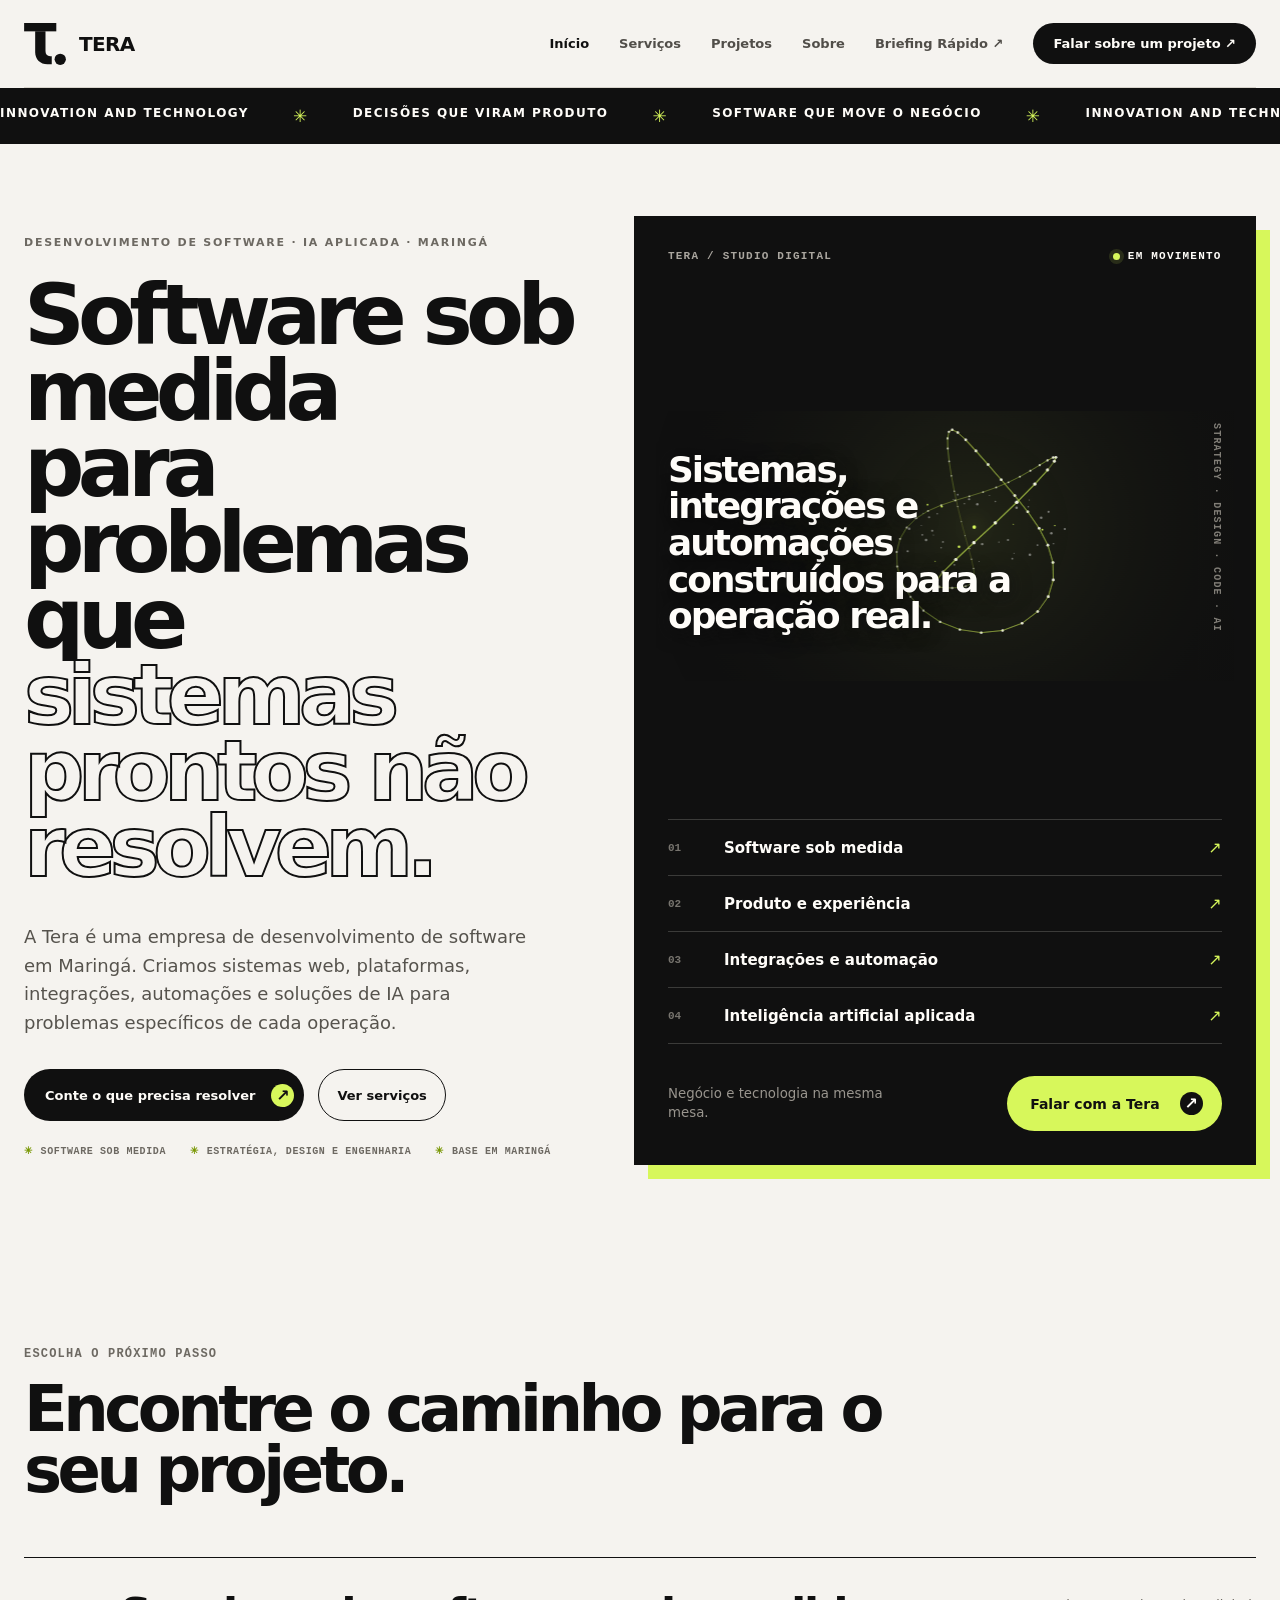
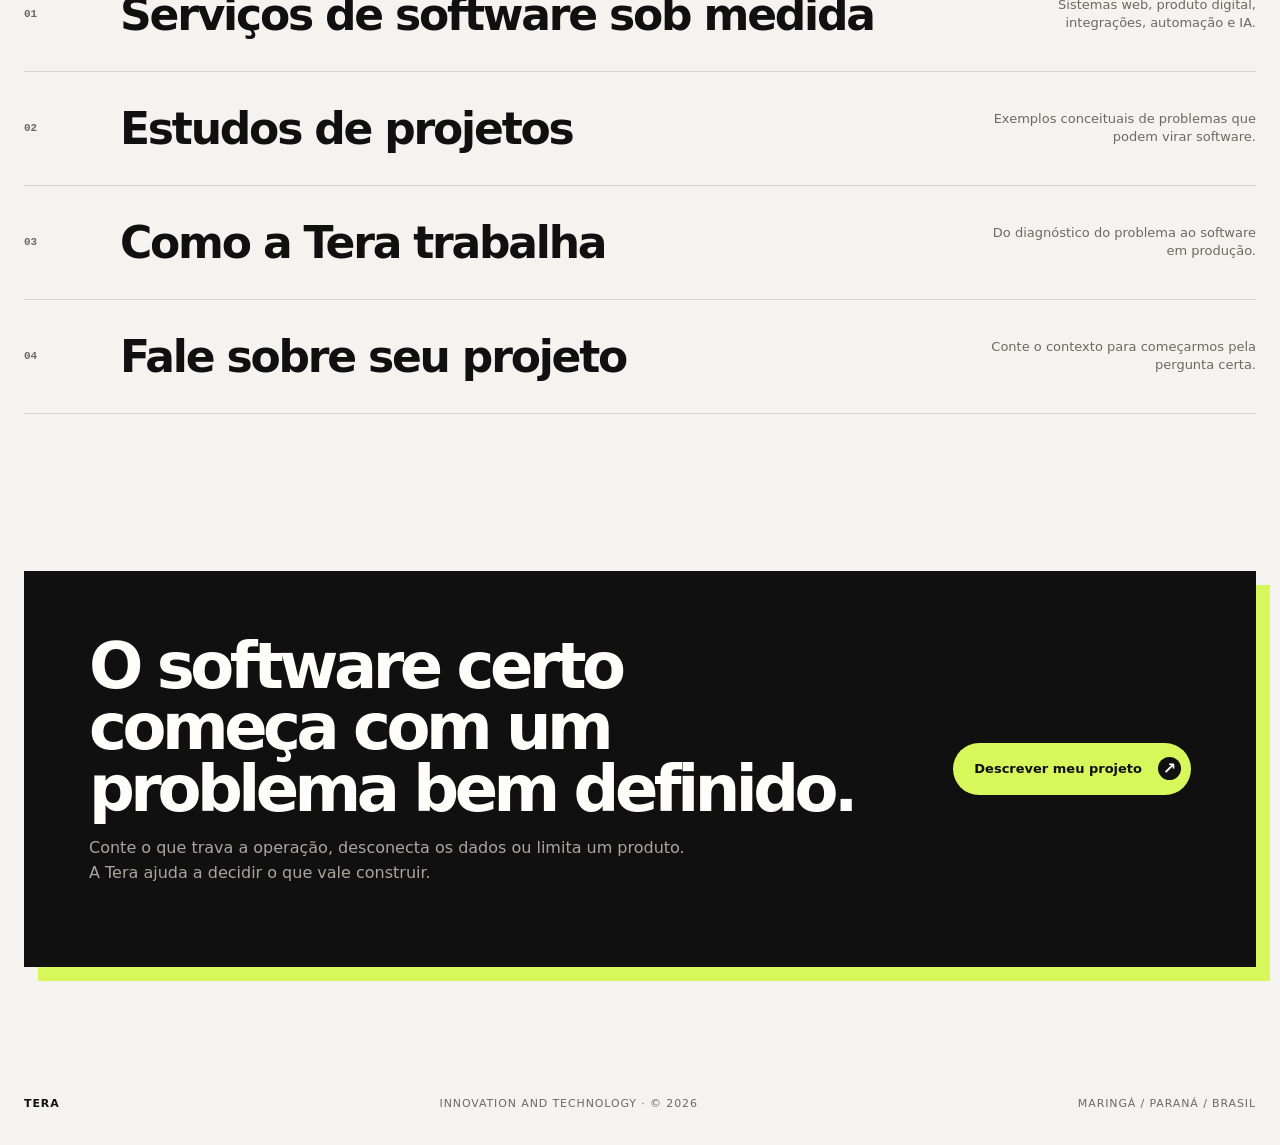
==== commit b1a73edb: "feat: menu de navegação em telas pequenas, e conserto do CSS das páginas internas MENU  Abaixo de 90" ====
--- a/index.html
+++ b/index.html
@@ -1,43 +1,8 @@
 <!DOCTYPE html>
 
-<html lang="pt-BR"><head><meta charset="utf-8"/><meta content="width=device-width,initial-scale=1" name="viewport"/><meta content="Desenvolvimento de software sob medida, sistemas web, integrações, automação e IA aplicada para empresas. Tera, em Maringá-PR." name="description"/><meta content="#f5f3ef" name="theme-color"/><meta content="Tera | Software sob medida e IA em Maringá" property="og:title"/><meta content="website" property="og:type"/><meta content="https://tera.brugnolo.com.br/" property="og:url"/><link href="https://tera.brugnolo.com.br/" rel="canonical"/><title>Tera | Software sob medida e IA em Maringá</title><style>
-    :root {
-      --ink:#101010; --paper:#f5f3ef; --white:#fffdf9; --muted:#6d6962;
-      --line:#d8d4cc; --acid:#d7f75b; --soft:#e9e6df; --max:1240px;
-    }
-    *{box-sizing:border-box} html{scroll-behavior:smooth} body{margin:0;background:var(--paper);color:var(--ink);font-family:Inter,ui-sans-serif,system-ui,-apple-system,BlinkMacSystemFont,"Segoe UI",sans-serif;-webkit-font-smoothing:antialiased} a{color:inherit;text-decoration:none} button{font:inherit}.wrap{width:min(calc(100% - 48px),var(--max));margin:0 auto}
-    .skip{position:absolute;left:-999px;top:10px;background:var(--ink);color:white;padding:12px 16px;z-index:100}.skip:focus{left:10px}
-    header{height:88px;display:flex;align-items:center;justify-content:space-between;border-bottom:1px solid var(--line)}
-    .brand{display:inline-flex;align-items:center;gap:13px;font-weight:900;letter-spacing:-.04em}.brand-mark{width:42px;height:42px;display:block}.brand-word{font-size:20px}nav{display:flex;align-items:center;gap:30px;font-size:13px;font-weight:750}nav a{color:#514e49;transition:color .2s ease}nav a:hover,nav a:focus-visible{color:var(--ink)}
-    .nav-cta,.button{background:var(--ink);color:var(--white);border-radius:999px;padding:13px 20px;border:0;cursor:pointer;transition:transform .2s ease,background .2s ease}.nav-cta:hover,.button:hover{transform:translateY(-2px);background:#292929}
-    :focus-visible{outline:3px solid #78a800;outline-offset:4px}
-    .ticker{background:var(--ink);color:var(--white);overflow:hidden;white-space:nowrap;border-block:1px solid var(--ink)}.ticker-track{display:flex;gap:44px;width:max-content;padding:17px 0;font-size:12px;letter-spacing:.12em;text-transform:uppercase;font-weight:800;animation:move 28s linear infinite}.ticker b{color:var(--acid);font-size:17px}@keyframes move{to{transform:translateX(-50%)}}
-    .hero{padding:72px 0 86px;display:grid;grid-template-columns:.95fr 1.05fr;gap:48px;align-items:stretch}.eyebrow{display:flex;align-items:center;gap:10px;color:var(--muted);font-size:11px;letter-spacing:.16em;text-transform:uppercase;font-weight:800}.eyebrow i{display:block;width:7px;height:7px;border-radius:50%;background:var(--acid);border:1px solid var(--ink)}.hero-main{display:flex;flex-direction:column;justify-content:space-between;padding:20px 0 8px}.hero-main h1{max-width:680px;margin:28px 0 38px;font-size:clamp(55px,6.6vw,94px);line-height:.9;letter-spacing:-.08em;font-weight:900}.hero-main h1 em{display:block;font-style:normal;color:transparent;-webkit-text-stroke:2px var(--ink)}.hero-main .lead{max-width:520px;color:#56534d;font-size:18px;line-height:1.58;margin:0}.hero-panel{background:var(--ink);color:var(--white);padding:34px;min-height:590px;display:flex;flex-direction:column;justify-content:space-between;box-shadow:14px 14px 0 var(--acid)}.panel-top{display:flex;justify-content:space-between;gap:20px;align-items:center;font:700 11px ui-monospace,SFMono-Regular,monospace;letter-spacing:.11em;color:#aaa69f}.status{display:inline-flex;align-items:center;gap:8px;color:var(--white)}.status:before{content:"";width:7px;height:7px;background:var(--acid);border-radius:50%;box-shadow:0 0 0 4px rgba(215,247,91,.13)}.panel-statement{font-size:clamp(31px,3.4vw,49px);line-height:1.02;letter-spacing:-.06em;font-weight:800;max-width:520px;margin:60px 0}.panel-list{border-top:1px solid #3b3b39}.panel-item{display:grid;grid-template-columns:42px 1fr auto;align-items:center;gap:14px;padding:18px 0;border-bottom:1px solid #3b3b39}.panel-item span:first-child{font:700 11px ui-monospace,SFMono-Regular,monospace;color:#77746e}.panel-item b{font-size:15px}.panel-item i{font-style:normal;color:var(--acid)}.hero-action{display:flex;align-items:center;justify-content:space-between;gap:20px;margin-top:32px}.hero-action small{max-width:220px;color:#99958e;line-height:1.4}.button{display:inline-flex;align-items:center;gap:20px;font-size:14px;font-weight:800;padding:16px 19px 16px 23px}.hero-panel .button{background:var(--acid);color:var(--ink)}.hero-panel .button:hover{background:#e5ff82}.arrow{width:23px;height:23px;display:grid;place-items:center;border-radius:50%;background:var(--acid);color:var(--ink);font-size:16px}.hero-panel .arrow{background:var(--ink);color:var(--white)}
-    section{padding:112px 0}.section-head{display:flex;justify-content:space-between;gap:40px;align-items:start;margin-bottom:48px}.section-number{color:var(--muted);font:700 12px ui-monospace,SFMono-Regular,monospace;letter-spacing:.1em;margin-bottom:18px}h2{font-size:clamp(38px,5vw,65px);line-height:.96;letter-spacing:-.07em;max-width:760px;margin:0}.intro{max-width:310px;color:var(--muted);line-height:1.55;font-size:15px;margin:0}
-    .service-grid{display:grid;grid-template-columns:repeat(2,1fr);gap:1px;background:var(--line);box-shadow:0 0 0 1px var(--line);perspective:1200px}.service{position:relative;overflow:hidden;min-height:300px;background:var(--paper);padding:30px;display:flex;flex-direction:column;justify-content:space-between;transform-style:preserve-3d;will-change:transform;transition:transform .18s ease,background .25s ease,color .25s ease,box-shadow .25s ease}.service:after{content:"";position:absolute;inset:-40%;background:radial-gradient(circle at var(--mx,50%) var(--my,50%),rgba(215,247,91,.28),transparent 34%);opacity:0;transition:opacity .25s;pointer-events:none}.service:hover{background:var(--ink);color:var(--white);box-shadow:0 24px 50px rgba(0,0,0,.16);z-index:2}.service:hover:after{opacity:1}.service>div{position:relative;z-index:1;transform:translateZ(22px)}.service .num{color:var(--muted);font:700 12px ui-monospace,SFMono-Regular,monospace}.service h3{font-size:30px;line-height:1;letter-spacing:-.055em;margin:0 0 13px}.service p{color:var(--muted);line-height:1.5;font-size:15px;max-width:430px;margin:0}.service:hover p{color:#bbb7b0}.service ul{list-style:none;padding:0;margin:22px 0 0;display:flex;flex-wrap:wrap;gap:7px}.service li{font-size:11px;text-transform:uppercase;letter-spacing:.06em;border:1px solid currentColor;border-radius:999px;padding:7px 10px;opacity:.72}
-    .outcomes{border-top:1px solid var(--line)}.outcome-list{border-top:1px solid var(--ink)}.outcome{display:grid;grid-template-columns:80px .7fr 1fr;gap:34px;align-items:start;padding:31px 0;border-bottom:1px solid var(--line)}.outcome span{font:700 12px ui-monospace,SFMono-Regular,monospace;color:var(--muted)}.outcome h3{font-size:24px;letter-spacing:-.04em;margin:0}.outcome p{font-size:15px;line-height:1.55;color:var(--muted);margin:0;max-width:570px}
-    .process{background:var(--white)}.process-grid{display:grid;grid-template-columns:repeat(4,1fr);margin-top:58px;border-top:1px solid var(--ink)}.step{padding:28px 28px 5px 0;min-height:250px;border-right:1px solid var(--line);margin-right:28px}.step:last-child{border-right:0;margin-right:0}.step .step-num{font:700 12px ui-monospace,SFMono-Regular,monospace;color:var(--muted)}.step h3{font-size:23px;letter-spacing:-.04em;margin:65px 0 12px}.step p{color:var(--muted);font-size:14px;line-height:1.5;margin:0}
-    .capabilities{display:grid;grid-template-columns:.8fr 1.2fr;gap:80px;align-items:start}.capabilities h2{position:sticky;top:35px}.cap-list{border-top:1px solid var(--ink)}.cap{display:flex;justify-content:space-between;gap:25px;padding:24px 0;border-bottom:1px solid var(--line);align-items:center}.cap b{font-size:18px}.cap span{font-size:13px;color:var(--muted);text-align:right;max-width:300px;line-height:1.4}
-    .manifesto{position:relative;overflow:hidden;background:var(--ink);color:var(--white);padding:125px 0}.manifesto:before{content:"";position:absolute;width:760px;height:760px;right:-220px;top:-330px;border-radius:50%;background:radial-gradient(circle,rgba(215,247,91,.14),rgba(215,247,91,0) 67%);animation:breathe 6s ease-in-out infinite}.manifesto:after{content:"";position:absolute;inset:0;background-image:linear-gradient(rgba(255,255,255,.025) 1px,transparent 1px),linear-gradient(90deg,rgba(255,255,255,.025) 1px,transparent 1px);background-size:42px 42px;mask-image:linear-gradient(to left,black,transparent 70%)}.manifesto .wrap{position:relative;z-index:1}.manifesto .eyebrow{color:#aaa69f}.manifesto h2{max-width:900px;margin-top:26px}.manifesto h2 strong{display:inline-block;color:var(--acid);font-weight:900;animation:word-float 4s ease-in-out infinite}.principles{display:grid;grid-template-columns:repeat(3,1fr);gap:48px;margin-top:82px;border-top:1px solid #3d3d3b;padding-top:25px}.principle b{display:block;font-size:19px;margin-bottom:10px}.principle p{color:#aaa69f;line-height:1.55;font-size:14px;max-width:280px;margin:0}
-    .faq-grid{display:grid;grid-template-columns:.65fr 1.35fr;gap:80px}.faq-list{border-top:1px solid var(--ink)}details{border-bottom:1px solid var(--line)}summary{list-style:none;cursor:pointer;font-size:20px;font-weight:750;letter-spacing:-.03em;padding:25px 50px 25px 0;position:relative}summary::-webkit-details-marker{display:none}summary:after{content:"+";position:absolute;right:4px;top:21px;font-size:28px;font-weight:400}details[open] summary:after{content:"−"}details p{margin:-5px 60px 26px 0;color:var(--muted);font-size:15px;line-height:1.6;max-width:680px}
-    .contact{padding-bottom:96px}.contact-box{display:grid;grid-template-columns:.78fr 1.22fr;gap:72px;align-items:start;border-bottom:1px solid var(--line);padding-bottom:82px}.contact h2{max-width:590px}.contact-intro{color:var(--muted);line-height:1.58;font-size:15px;max-width:390px;margin:25px 0 0}.contact-form{background:var(--white);padding:32px;box-shadow:0 0 0 1px rgba(0,0,0,.09),0 18px 50px rgba(0,0,0,.06)}.form-grid{display:grid;grid-template-columns:1fr 1fr;gap:24px 20px}.field{display:flex;flex-direction:column;gap:9px}.field.full{grid-column:1/-1}.field label{font:750 11px ui-monospace,SFMono-Regular,monospace;letter-spacing:.09em;text-transform:uppercase;color:var(--muted)}.field input,.field select,.field textarea{width:100%;border:0;border-bottom:1px solid #bdb9b1;border-radius:0;background:transparent;color:var(--ink);font:inherit;font-size:16px;font-weight:500;line-height:1.4;padding:7px 0 12px;outline:0;transition:border-color .2s,box-shadow .2s}.field input::placeholder,.field textarea::placeholder{color:#aaa69f}.field select{cursor:pointer}.field textarea{min-height:112px;resize:vertical}.field input:focus,.field select:focus,.field textarea:focus{border-color:var(--ink);box-shadow:0 1px 0 var(--ink)}.form-footer{display:flex;justify-content:space-between;align-items:center;gap:24px;margin-top:28px}.form-footer small{max-width:270px;color:var(--muted);font-size:11px;line-height:1.45}.submit-button{display:inline-flex;align-items:center;justify-content:center;gap:18px;border:0;border-radius:999px;background:var(--ink);color:var(--white);padding:15px 17px 15px 22px;font-weight:800;cursor:pointer;white-space:nowrap;transition:transform .2s,background .2s,opacity .2s}.submit-button:hover{transform:translateY(-2px);background:#292929}.submit-button:disabled{cursor:wait;opacity:.58;transform:none}.submit-button .arrow{background:var(--acid)}.form-status{grid-column:1/-1;margin:0;color:#496500;font-size:13px;min-height:18px}.form-status.error{color:#a12c20}.honeypot{position:absolute!important;left:-9999px!important;width:1px!important;height:1px!important;opacity:0!important;pointer-events:none!important}footer{display:flex;justify-content:space-between;align-items:center;color:var(--muted);font-size:11px;letter-spacing:.08em;text-transform:uppercase;padding:25px 0 36px}.footer-brand{color:var(--ink);font-weight:900}
-    #scroll-progress{position:fixed;left:0;top:0;height:3px;width:100%;z-index:999;transform:scaleX(0);transform-origin:left;background:var(--acid);mix-blend-mode:difference;pointer-events:none}.hero-panel{position:relative;overflow:hidden;transform-style:preserve-3d;will-change:transform;transition:transform .14s ease-out,box-shadow .14s ease-out}.hero-panel>*:not(.orbital-stage){position:relative;z-index:2;transform:translateZ(28px)}.orbital-stage{position:relative;z-index:1;height:270px;margin:18px -12px 8px;overflow:hidden;transform:translateZ(12px)}#tera-orbit{position:absolute;inset:0;width:100%;height:100%;display:block}.orbit-caption{position:absolute;left:12px;bottom:10px;width:min(390px,82%);font-size:clamp(25px,2.8vw,41px);line-height:1.02;letter-spacing:-.055em;font-weight:800;text-shadow:0 3px 20px #101010}.orbit-axis{position:absolute;right:12px;top:12px;color:#817e77;font:700 10px ui-monospace,SFMono-Regular,monospace;letter-spacing:.12em;writing-mode:vertical-rl}.motion-ready .reveal{opacity:0;transform:translateY(46px) scale(.985);transition:opacity .8s cubic-bezier(.2,.7,.2,1),transform .8s cubic-bezier(.2,.7,.2,1)}.motion-ready .reveal.in-view{opacity:1;transform:none}.motion-ready .reveal[data-delay="1"]{transition-delay:.08s}.motion-ready .reveal[data-delay="2"]{transition-delay:.16s}.motion-ready .reveal[data-delay="3"]{transition-delay:.24s}.hero-main{animation:hero-in .9s .08s both cubic-bezier(.2,.75,.2,1)}.hero-panel{animation:panel-in 1s .18s both cubic-bezier(.2,.75,.2,1)}.brand-mark{transition:transform .6s cubic-bezier(.2,.8,.2,1)}.brand:hover .brand-mark{transform:rotateY(180deg)}nav a:not(.nav-cta){position:relative}nav a:not(.nav-cta):after{content:"";position:absolute;left:0;right:0;bottom:-7px;height:1px;background:currentColor;transform:scaleX(0);transform-origin:right;transition:transform .3s ease}nav a:not(.nav-cta):hover:after{transform:scaleX(1);transform-origin:left}.outcome{transition:padding .3s ease,background .3s ease}.outcome:hover{padding-left:18px;padding-right:18px;background:rgba(255,255,255,.45)}.cap{transition:padding .3s ease,background .3s ease}.cap:hover{padding-left:15px;padding-right:15px;background:var(--acid)}@keyframes hero-in{from{opacity:0;transform:translateX(-42px)}to{opacity:1;transform:none}}@keyframes panel-in{from{opacity:0;transform:perspective(1000px) rotateY(-8deg) translateX(55px)}to{opacity:1;transform:perspective(1000px) rotateY(0) translateX(0)}}@keyframes breathe{50%{transform:scale(1.18);opacity:.72}}@keyframes word-float{50%{transform:translateY(-5px)}}
-    .projects-showcase{position:relative;overflow:hidden;background:var(--ink);color:var(--white);padding:125px 0}.projects-showcase:before{content:"";position:absolute;inset:0;background-image:linear-gradient(rgba(255,255,255,.022) 1px,transparent 1px),linear-gradient(90deg,rgba(255,255,255,.022) 1px,transparent 1px);background-size:48px 48px}.projects-layout{position:relative;z-index:1;display:grid;grid-template-columns:.7fr 1.3fr;gap:82px;align-items:start}.projects-intro{position:sticky;top:36px}.projects-intro h2{margin-bottom:27px}.projects-intro p{max-width:410px;color:#aaa69f;font-size:15px;line-height:1.65}.concept-note{display:inline-flex;align-items:center;gap:10px;margin-top:26px;padding:10px 13px;border:1px solid #44433f;border-radius:999px;color:#bbb7b0;font:750 10px ui-monospace,SFMono-Regular,monospace;letter-spacing:.08em;text-transform:uppercase}.concept-note i{width:7px;height:7px;border-radius:50%;background:var(--acid);box-shadow:0 0 0 4px rgba(215,247,91,.1)}.project-stack{display:grid;gap:24px}.project-card{position:relative;overflow:hidden;min-height:560px;padding:34px;background:#1b1b1a;border:1px solid #363633;display:flex;flex-direction:column;justify-content:space-between;transform-style:preserve-3d;transition:transform .24s ease,border-color .24s ease}.project-card:hover{border-color:#77746e}.project-card:nth-child(2),.project-card:nth-child(5){background:#e8e5de;color:var(--ink);border-color:#e8e5de}.project-card:nth-child(3){background:var(--acid);color:var(--ink);border-color:var(--acid)}.project-head{position:relative;z-index:3;display:flex;justify-content:space-between;gap:30px;align-items:start}.project-kicker{font:800 10px ui-monospace,SFMono-Regular,monospace;letter-spacing:.12em;text-transform:uppercase;color:#aaa69f}.project-card:nth-child(2) .project-kicker,.project-card:nth-child(3) .project-kicker,.project-card:nth-child(5) .project-kicker{color:#67645e}.project-index{font:900 12px ui-monospace,SFMono-Regular,monospace}.project-copy{position:relative;z-index:3;max-width:610px}.project-copy h3{font-size:clamp(35px,4vw,58px);line-height:.94;letter-spacing:-.065em;margin:0 0 18px}.project-copy p{max-width:500px;margin:0;color:#aaa69f;font-size:15px;line-height:1.6}.project-card:nth-child(2) .project-copy p,.project-card:nth-child(3) .project-copy p,.project-card:nth-child(5) .project-copy p{color:#5e5b55}.project-tags{display:flex;flex-wrap:wrap;gap:7px;margin-top:22px}.project-tags span{padding:7px 10px;border:1px solid currentColor;border-radius:999px;font-size:10px;font-weight:800;letter-spacing:.06em;text-transform:uppercase;opacity:.7}.project-lab{position:absolute;z-index:1;right:-4%;top:16%;width:62%;height:55%;transform:perspective(900px) rotateY(var(--py,-8deg)) rotateX(var(--px,5deg)) translate3d(var(--tx,0),var(--ty,0),0);transition:transform .2s ease-out}.ops-window{position:absolute;inset:0;background:#111;border:1px solid #4a4944;box-shadow:18px 25px 70px rgba(0,0,0,.4);padding:19px;transform:rotate(-3deg)}.ops-top{display:flex;justify-content:space-between;color:#89867f;font:700 8px ui-monospace,monospace;letter-spacing:.1em}.ops-grid{display:grid;grid-template-columns:.42fr 1fr;gap:12px;margin-top:18px;height:calc(100% - 36px)}.ops-nav{border-right:1px solid #353532;display:grid;align-content:start;gap:9px;padding-right:12px}.ops-nav i{height:7px;background:#343431;border-radius:9px}.ops-nav i:first-child{background:var(--acid)}.ops-board{display:grid;grid-template-columns:repeat(3,1fr);gap:8px}.ops-col{background:#1d1d1b;padding:8px;display:grid;align-content:start;gap:7px}.ops-col:before{content:"";height:5px;width:45%;background:#585650;border-radius:5px}.ops-item{height:30px;border:1px solid #3d3c38;background:#282825;animation:ops-pulse 3s ease-in-out infinite}.ops-col:nth-child(2) .ops-item{animation-delay:.5s}.ops-col:nth-child(3) .ops-item{animation-delay:1s}.ai-lab{display:grid;place-items:center}.ai-core{position:relative;width:230px;aspect-ratio:1;border:1px solid rgba(0,0,0,.24);border-radius:50%;animation:core-turn 12s linear infinite}.ai-core:before,.ai-core:after{content:"";position:absolute;inset:16%;border:1px solid rgba(0,0,0,.28);border-radius:50%;transform:rotateX(67deg)}.ai-core:after{inset:30%;background:var(--ink);border:0;box-shadow:0 0 45px rgba(16,16,16,.32);animation:core-breathe 3s ease-in-out infinite}.ai-signal{position:absolute;height:1px;background:var(--ink);transform-origin:left;opacity:.45;animation:signal 2.8s ease-in-out infinite}.ai-signal.s1{--signal-rotate:8deg;width:140px;left:-90px;top:34%;transform:rotate(8deg)}.ai-signal.s2{--signal-rotate:187deg;width:120px;right:-92px;top:61%;transform:rotate(187deg);animation-delay:.5s}.ai-signal.s3{--signal-rotate:-18deg;width:95px;left:-55px;bottom:10%;transform:rotate(-18deg);animation-delay:1s}.journey-lab{display:grid;place-items:center}.journey-path{position:relative;width:90%;height:75%}.journey-line{position:absolute;left:5%;right:5%;top:50%;height:1px;background:rgba(0,0,0,.32)}.journey-line:after{content:"";position:absolute;left:0;top:-1px;width:35%;height:3px;background:var(--ink);animation:path-grow 3.8s ease-in-out infinite}.journey-node{position:absolute;top:calc(50% - 12px);width:24px;height:24px;border:1px solid var(--ink);border-radius:50%;background:var(--acid)}.journey-node:after{content:attr(data-label);position:absolute;top:36px;left:50%;transform:translateX(-50%);white-space:nowrap;font:800 8px ui-monospace,monospace;letter-spacing:.08em}.journey-node.n1{left:5%}.journey-node.n2{left:35%}.journey-node.n3{left:65%}.journey-node.n4{right:5%;background:var(--ink);box-shadow:0 0 0 9px rgba(0,0,0,.08)}.project-cta{display:flex;align-items:center;justify-content:space-between;gap:32px;margin-top:36px;padding-top:28px;border-top:1px solid #3c3c39}.project-cta p{margin:0;color:#aaa69f;max-width:510px;line-height:1.5}.project-cta .primary-cta{background:var(--acid);color:var(--ink);white-space:nowrap}.project-cta .arrow{background:var(--ink);color:var(--white)}.project-link{display:inline-flex;align-items:center;gap:11px;margin-top:22px;color:inherit;font:850 12px ui-monospace,SFMono-Regular,monospace;letter-spacing:.06em;text-transform:uppercase}.project-link .arrow{display:grid;place-items:center;width:25px;height:25px;border-radius:50%;background:var(--acid);color:var(--ink);font-size:15px}.project-card:nth-child(2) .project-link .arrow,.project-card:nth-child(3) .project-link .arrow,.project-card:nth-child(5) .project-link .arrow{background:var(--ink);color:var(--white)}.epub-lab{display:grid;place-items:center}.epub-book{position:relative;width:180px;height:238px;padding:28px 22px;background:var(--ink);color:var(--white);box-shadow:16px 23px 48px rgba(0,0,0,.22);transform:rotate(-8deg);font:900 28px ui-monospace,monospace;letter-spacing:-.08em}.epub-book:before{content:"DIGITAL EDITION";position:absolute;left:22px;bottom:22px;font:800 8px ui-monospace,monospace;letter-spacing:.12em}.epub-book i{display:block;height:1px;background:var(--acid);margin-top:15px}.epub-pages{position:absolute;right:-32px;bottom:14px;display:grid;gap:7px;transform:rotate(8deg)}.epub-pages span{display:block;width:91px;padding:10px;background:#f5f3ef;border:1px solid #bdb9b1;color:var(--ink);font:800 9px ui-monospace,monospace;letter-spacing:.08em}@keyframes ops-pulse{50%{border-color:var(--acid);transform:translateY(-2px)}}@keyframes core-turn{to{transform:rotate(360deg)}}@keyframes core-breathe{50%{transform:scale(1.18);box-shadow:0 0 65px rgba(16,16,16,.42)}}@keyframes signal{50%{opacity:.12;transform:scaleX(.65) rotate(var(--signal-rotate,0deg))}}@keyframes path-grow{50%{width:100%}}
-    .preloader{position:fixed;inset:0;z-index:2000;display:grid;place-items:center;background:var(--ink);color:var(--white);transition:opacity .65s cubic-bezier(.2,.75,.2,1),visibility .65s}.preloader.done{opacity:0;visibility:hidden}.preloader-inner{display:grid;justify-items:center;gap:22px}.preloader-mark{width:82px;height:82px;color:var(--white);animation:intro-spin 1.2s cubic-bezier(.2,.8,.2,1) both}.preloader-mark circle{fill:var(--acid)}.preloader-label{font:800 10px ui-monospace,SFMono-Regular,monospace;letter-spacing:.22em;color:#aaa69f}.cursor-aura{position:fixed;left:0;top:0;width:280px;height:280px;border-radius:50%;pointer-events:none;z-index:0;opacity:0;background:radial-gradient(circle,rgba(215,247,91,.16),rgba(215,247,91,0) 68%);transform:translate3d(-50%,-50%,0);transition:opacity .3s;mix-blend-mode:multiply}.cursor-aura.active{opacity:1}.conversion-dock{position:fixed;right:24px;bottom:24px;z-index:120;display:flex;align-items:center;gap:15px;padding:11px 12px 11px 18px;border:1px solid rgba(255,255,255,.15);border-radius:999px;background:rgba(24,24,23,.94);color:var(--white);font-size:12px;font-weight:800;box-shadow:0 18px 55px rgba(0,0,0,.24);backdrop-filter:blur(14px);transform:translateY(30px);opacity:0;pointer-events:none;transition:transform .4s cubic-bezier(.2,.8,.2,1),opacity .4s}.conversion-dock.visible{transform:none;opacity:1;pointer-events:auto}.conversion-dock .arrow{background:var(--acid)}.line-clip{display:block;overflow:hidden;padding-bottom:.05em;margin-bottom:-.05em}.line-clip>span{display:block;transform:translateY(115%) rotate(2deg);animation:line-rise .9s var(--line-delay,0s) cubic-bezier(.16,1,.3,1) forwards}.hero-ctas{display:flex;align-items:center;gap:14px;margin-top:32px}.primary-cta,.secondary-cta{min-height:52px;display:inline-flex;align-items:center;justify-content:center;gap:16px;border-radius:999px;font-weight:850;font-size:13px;padding:9px 10px 9px 21px}.primary-cta{background:var(--ink);color:var(--white)}.primary-cta .arrow{background:var(--acid)}.secondary-cta{padding:9px 18px;border:1px solid var(--ink)}.trust-line{display:flex;flex-wrap:wrap;gap:11px 24px;margin-top:24px;color:var(--muted);font:750 10px ui-monospace,SFMono-Regular,monospace;letter-spacing:.06em;text-transform:uppercase}.trust-line span:before{content:"✳";color:#779600;margin-right:8px}.conversion-break{display:grid;grid-template-columns:1.25fr .75fr;align-items:center;gap:40px;background:var(--white);padding:38px 42px;margin-top:65px;border:1px solid var(--line);box-shadow:12px 12px 0 var(--acid)}.conversion-break b{font-size:clamp(24px,3vw,40px);line-height:1;letter-spacing:-.045em}.conversion-break p{margin:10px 0 0;color:var(--muted);font-size:14px;line-height:1.5}.conversion-break .primary-cta{justify-self:end}.origin{position:relative;overflow:hidden;background:var(--acid);color:var(--ink);padding:0}.origin-grid{display:grid;grid-template-columns:.78fr 1.22fr;min-height:640px}.origin-copy{position:relative;z-index:2;padding:110px 50px 110px 0;display:flex;flex-direction:column;justify-content:space-between}.origin-copy h2{max-width:650px}.origin-copy p{max-width:520px;font-size:17px;line-height:1.65}.origin-visual{position:relative;border-left:1px solid rgba(0,0,0,.22);overflow:hidden;display:grid;place-items:center;perspective:900px}.origin-mark{position:relative;width:min(390px,70%);aspect-ratio:1;transform-style:preserve-3d;animation:origin-float 6s ease-in-out infinite}.origin-symbol{position:absolute;inset:12%;width:76%;height:76%;color:var(--ink);transform:translateZ(55px);filter:drop-shadow(0 20px 22px rgba(0,0,0,.12))}.origin-ring{position:absolute;inset:7%;border:1px solid rgba(0,0,0,.35);border-radius:50%;transform:rotateX(67deg) rotateZ(12deg);animation:ring-spin 9s linear infinite}.origin-ring.r2{inset:19%;transform:rotateY(70deg) rotateZ(30deg);animation-direction:reverse;animation-duration:7s}.origin-meta{position:absolute;left:28px;bottom:26px;font:800 10px ui-monospace,SFMono-Regular,monospace;letter-spacing:.12em;text-transform:uppercase}.origin-ticker{position:absolute;left:0;right:0;top:24px;white-space:nowrap;font-size:12px;font-weight:900;letter-spacing:.15em;opacity:.52;animation:ticker-local 16s linear infinite}.origin-ticker span{display:inline-block;padding-right:60px}@keyframes intro-spin{from{opacity:0;transform:scale(.55) rotate(-35deg)}to{opacity:1;transform:none}}@keyframes intro-dot{from{opacity:0;transform:translateX(-35px) scale(.3)}to{opacity:1;transform:none}}@keyframes line-rise{to{transform:none}}@keyframes origin-float{50%{transform:rotateY(9deg) rotateX(-5deg) translateY(-12px)}}@keyframes ring-spin{to{transform:rotateX(67deg) rotateZ(372deg)}}@keyframes ticker-local{to{transform:translateX(-50%)}}
-    @media(max-width:900px){nav a:not(.nav-cta){display:none}.hero{grid-template-columns:1fr;gap:38px}.hero-panel{min-height:540px}.process-grid{grid-template-columns:repeat(2,1fr)}.step:nth-child(2){border-right:0}.capabilities,.faq-grid{grid-template-columns:1fr;gap:42px}.capabilities h2{position:static}.origin-grid{grid-template-columns:1fr}.origin-copy{padding:85px 0 50px}.origin-visual{min-height:460px;border-left:0;border-top:1px solid rgba(0,0,0,.22)}.conversion-break{grid-template-columns:1fr}.conversion-break .primary-cta{justify-self:start}.projects-layout{grid-template-columns:1fr;gap:55px}.projects-intro{position:static}.projects-intro p{max-width:560px}}
-    @media(max-width:640px){.wrap{width:min(calc(100% - 32px),var(--max))}header{height:74px}.brand-word{font-size:17px}.brand-mark{width:36px;height:36px}.nav-cta{padding:12px 15px}.hero{padding:50px 0 68px}.hero-main h1{font-size:clamp(53px,16vw,82px)}.hero-main h1 em{-webkit-text-stroke-width:1px}.hero-main .lead{font-size:16px}.hero-panel{padding:25px;min-height:520px;box-shadow:8px 8px 0 var(--acid)}.panel-statement{margin:44px 0}.panel-item{grid-template-columns:34px 1fr auto}.hero-action{align-items:flex-end}.hero-action small{display:none}section{padding:78px 0}.section-head{display:block}.intro{margin-top:20px}.service-grid,.principles,.contact-box{grid-template-columns:1fr}.service{min-height:260px}.outcome{grid-template-columns:42px 1fr;gap:18px}.outcome p{grid-column:2}.process-grid{grid-template-columns:1fr}.step,.step:nth-child(2){border-right:0;border-bottom:1px solid var(--line);margin-right:0;min-height:auto;padding:25px 0}.step:last-child{border-bottom:0}.step h3{margin:32px 0 10px}.cap{display:block}.cap span{display:block;text-align:left;margin-top:8px}.principles{gap:32px;margin-top:55px}.manifesto{padding:82px 0}.faq-grid{gap:35px}.contact-box{gap:40px;padding-bottom:60px}.contact-form{padding:24px}.form-grid{grid-template-columns:1fr}.field.full{grid-column:auto}.form-footer{align-items:stretch;flex-direction:column}.submit-button{width:100%}footer{display:block;line-height:2}.cursor-aura{display:none}.conversion-dock{right:16px;bottom:14px}.conversion-dock>span:first-child{display:none}.hero-ctas{align-items:stretch;flex-direction:column}.primary-cta,.secondary-cta{width:100%}.trust-line{display:grid;grid-template-columns:1fr 1fr}.origin-copy{padding:72px 0 42px}.origin-visual{min-height:380px}.origin-mark{width:76%}.conversion-break{padding:28px 24px;margin-top:44px}.conversion-break .primary-cta{width:100%}.projects-showcase{padding:82px 0}.project-card{min-height:540px;padding:24px}.project-lab{width:92%;height:48%;right:-18%;top:16%;opacity:.72}.project-copy h3{font-size:40px}.project-cta{align-items:stretch;flex-direction:column}.project-cta .primary-cta{width:100%}}
-    @media(prefers-reduced-motion:reduce){html{scroll-behavior:auto}.ticker-track,.hero-main,.hero-panel,.manifesto:before,.manifesto h2 strong{animation:none}.motion-ready .reveal{opacity:1;transform:none}*{transition-duration:.01ms!important}}
-  
-.page-intro{padding:82px 0 72px;border-bottom:1px solid var(--line)}
-.screen-directory{padding-top:96px}.screen-directory h2{max-width:900px}.screen-list{margin-top:55px;border-top:1px solid var(--ink)}
-.screen-link{display:grid;grid-template-columns:70px 1fr auto;gap:26px;align-items:center;padding:31px 0;border-bottom:1px solid var(--line);transition:padding .3s ease,background .3s ease}.screen-link:hover{padding-left:18px;padding-right:18px;background:var(--acid)}.screen-link>span:first-child{font:800 11px ui-monospace,SFMono-Regular,monospace;color:var(--muted)}.screen-link b{font-size:clamp(25px,3.5vw,44px);letter-spacing:-.05em}.screen-link small{max-width:280px;color:var(--muted);font-size:13px;line-height:1.45;text-align:right}
-.home-final{padding:45px 0 105px}.home-final-box{background:var(--ink);color:var(--white);padding:65px;display:grid;grid-template-columns:1fr auto;align-items:center;gap:45px;box-shadow:14px 14px 0 var(--acid)}.home-final h2{font-size:clamp(40px,5vw,70px);max-width:790px}.home-final p{color:#aaa69f;line-height:1.55;max-width:600px}.home-final .primary-cta{background:var(--acid);color:var(--ink);white-space:nowrap}.home-final .arrow{background:var(--ink);color:var(--white)}
-.site-footer{width:min(calc(100% - 48px),var(--max));margin:0 auto}.site-screen{display:none}.site-screen.active{display:block}.spa-nav a[data-route].nav-active{color:var(--ink)!important;font-weight:900}.screen-transition{animation:screen-enter .55s cubic-bezier(.16,1,.3,1) both}@keyframes screen-enter{from{opacity:0;transform:translateY(18px)}to{opacity:1;transform:none}}
-.page-close{padding:0 0 105px}.page-close .conversion-break{margin-top:0}.contact-page .contact{padding-top:90px}.faq-page-wrap section{padding-top:55px}
-@media(max-width:900px){.home-final-box{grid-template-columns:1fr}.home-final-box .primary-cta{justify-self:start}.screen-link{grid-template-columns:50px 1fr}.screen-link small{grid-column:2;text-align:left}}
-@media(max-width:640px){.screen-link{grid-template-columns:36px 1fr;gap:14px}.screen-link small{grid-column:2}.home-final-box{padding:36px 26px}.site-footer{width:min(calc(100% - 32px),var(--max))}}
-@media(prefers-reduced-motion:reduce){.screen-transition{animation:none}}
-</style><meta content="index, follow, max-image-preview:large" name="robots"/><meta content="Desenvolvimento de software sob medida, sistemas web, integrações, automação e IA aplicada para empresas. Tera, em Maringá-PR." property="og:description"/><meta content="pt_BR" property="og:locale"/><meta content="summary_large_image" name="twitter:card"/><meta content="Tera | Software sob medida e IA em Maringá" name="twitter:title"/><meta content="Desenvolvimento de software sob medida, sistemas web, integrações, automação e IA aplicada para empresas. Tera, em Maringá-PR." name="twitter:description"/><script type="application/ld+json">{"@context":"https://schema.org","@graph":[{"@type":"Organization","@id":"https://tera.brugnolo.com.br/#organization","name":"Tera Innovation and Technology","alternateName":"Tera","url":"https://tera.brugnolo.com.br/","address":{"@type":"PostalAddress","addressLocality":"Maringá","addressRegion":"PR","addressCountry":"BR"},"knowsAbout":["Desenvolvimento de software sob medida","Sistemas web","Produtos digitais","Integração de sistemas","Automação de processos","Inteligência artificial aplicada"]},{"@type":"ProfessionalService","@id":"https://tera.brugnolo.com.br/#business","name":"Tera Innovation and Technology","url":"https://tera.brugnolo.com.br/","description":"Desenvolvimento de software sob medida, sistemas web, integrações, automação e IA aplicada para empresas. Tera, em Maringá-PR.","address":{"@type":"PostalAddress","addressLocality":"Maringá","addressRegion":"PR","addressCountry":"BR"},"serviceType":["Desenvolvimento de software sob medida","Sistemas web e plataformas digitais","Integração de sistemas e APIs","Automação de processos","Soluções de inteligência artificial"]},{"@type":"WebSite","@id":"https://tera.brugnolo.com.br/#website","url":"https://tera.brugnolo.com.br/","name":"Tera Innovation and Technology","inLanguage":"pt-BR","publisher":{"@id":"https://tera.brugnolo.com.br/#organization"}},{"@type":"FAQPage","@id":"https://tera.brugnolo.com.br/#faq","mainEntity":[{"@type":"Question","name":"O que é software sob medida?","acceptedAnswer":{"@type":"Answer","text":"É um sistema desenvolvido para regras, fluxos, integrações e usuários específicos de uma empresa. Diferente de uma ferramenta pronta, o produto é desenhado a partir do processo que precisa funcionar."}},{"@type":"Question","name":"Quando vale a pena desenvolver um sistema próprio?","acceptedAnswer":{"@type":"Answer","text":"Quando o problema é recorrente, gera retrabalho, depende de planilhas ou contornos e não é bem atendido por ferramentas existentes. Antes de desenvolver, avaliamos se construir é realmente a melhor decisão."}},{"@type":"Question","name":"Quanto custa desenvolver um software sob medida?","acceptedAnswer":{"@type":"Answer","text":"O custo depende do escopo, das integrações, das regras de negócio, do nível de segurança e da complexidade técnica. A Tera primeiro entende o contexto e define uma proposta compatível com o que precisa ser validado."}},{"@type":"Question","name":"Quanto tempo leva para desenvolver?","acceptedAnswer":{"@type":"Answer","text":"O prazo varia conforme o problema e o escopo. Organizamos o projeto em etapas verificáveis para colocar uma primeira versão funcional em uso antes de concentrar todo o investimento na solução completa."}},{"@type":"Question","name":"A Tera desenvolve soluções com inteligência artificial?","acceptedAnswer":{"@type":"Answer","text":"Sim, quando a IA é adequada ao processo. Trabalhamos com agentes, copilotos, busca com contexto e automações, considerando qualidade das fontes, critérios de resposta, supervisão e integração com a operação."}},{"@type":"Question","name":"Como começa um projeto com a Tera?","acceptedAnswer":{"@type":"Answer","text":"Começa pela descrição do problema: processo atual, pessoas envolvidas, sistemas existentes e resultado esperado. A partir disso, avaliamos o caminho, as incertezas e o primeiro escopo que vale construir."}}]}]}</script></head><body><div aria-hidden="true" class="preloader" id="preloader"><div class="preloader-inner"><svg aria-hidden="true" class="preloader-mark" viewbox="0 0 340 342"><rect fill="currentColor" height="68" width="262" x="0" y="0"></rect><path d="M90 68h84v160c0 28 13 42 38 42h13v66h-35c-58 0-100-41-100-98z" fill="currentColor"></path><circle cx="294" cy="296" fill="currentColor" r="46"></circle></svg><div class="preloader-label">TERA / INICIANDO MOVIMENTO</div></div></div><div aria-hidden="true" class="cursor-aura" id="cursor-aura"></div><div aria-hidden="true" id="scroll-progress"></div><a class="conversion-dock" href="briefing.html" id="conversion-dock"><span>Tem um desafio?</span><span>Monte seu briefing</span><span class="arrow">↗</span></a><a class="skip" href="#conteudo">Pular para o conteúdo</a><div class="wrap"><header><a aria-label="Tera início" class="brand" href="#inicio"><svg aria-label="Símbolo oficial da Tera" class="brand-mark" role="img" viewbox="0 0 340 342"><rect fill="currentColor" height="68" width="262" x="0" y="0"></rect><path d="M90 68h84v160c0 28 13 42 38 42h13v66h-35c-58 0-100-41-100-98z" fill="currentColor"></path><circle cx="294" cy="296" fill="currentColor" r="46"></circle></svg><span class="brand-word">TERA</span></a><nav aria-label="Navegação principal" class="spa-nav"><a data-route="inicio" href="#inicio">Início</a><a data-route="servicos" href="#servicos">Serviços</a><a data-route="projetos" href="#projetos">Projetos</a><a data-route="sobre" href="#sobre">Sobre</a><a href="briefing.html">Briefing Rápido ↗</a><a class="nav-cta" data-route="contato" href="#contato">Falar sobre um projeto ↗</a></nav></header></div><main id="conteudo"><div class="site-screen active" data-screen="inicio" id="screen-inicio"><div aria-label="Tera em movimento" class="ticker" id="top"><div class="ticker-track"><span>Innovation and Technology</span><b>✳</b><span>Decisões que viram produto</span><b>✳</b><span>Software que move o negócio</span><b>✳</b><span>Innovation and Technology</span><b>✳</b><span>Decisões que viram produto</span><b>✳</b><span>Software que move o negócio</span><b>✳</b></div></div><div class="wrap"><section aria-labelledby="hero-title" class="hero">
+<html lang="pt-BR"><head><meta charset="utf-8"/><meta content="width=device-width,initial-scale=1" name="viewport"/><meta content="Desenvolvimento de software sob medida, sistemas web, integrações, automação e IA aplicada para empresas. Tera, em Maringá-PR." name="description"/><meta content="#f5f3ef" name="theme-color"/><meta content="Tera | Software sob medida e IA em Maringá" property="og:title"/><meta content="website" property="og:type"/><meta content="https://tera.brugnolo.com.br/" property="og:url"/><link href="https://tera.brugnolo.com.br/" rel="canonical"/><title>Tera | Software sob medida e IA em Maringá</title><link rel="stylesheet" href="assets/css/tera-site.css"><meta content="index, follow, max-image-preview:large" name="robots"/><meta content="Desenvolvimento de software sob medida, sistemas web, integrações, automação e IA aplicada para empresas. Tera, em Maringá-PR." property="og:description"/><meta content="pt_BR" property="og:locale"/><meta content="summary_large_image" name="twitter:card"/><meta content="Tera | Software sob medida e IA em Maringá" name="twitter:title"/><meta content="Desenvolvimento de software sob medida, sistemas web, integrações, automação e IA aplicada para empresas. Tera, em Maringá-PR." name="twitter:description"/><script type="application/ld+json">{"@context":"https://schema.org","@graph":[{"@type":"Organization","@id":"https://tera.brugnolo.com.br/#organization","name":"Tera Innovation and Technology","alternateName":"Tera","url":"https://tera.brugnolo.com.br/","address":{"@type":"PostalAddress","addressLocality":"Maringá","addressRegion":"PR","addressCountry":"BR"},"knowsAbout":["Desenvolvimento de software sob medida","Sistemas web","Produtos digitais","Integração de sistemas","Automação de processos","Inteligência artificial aplicada"]},{"@type":"ProfessionalService","@id":"https://tera.brugnolo.com.br/#business","name":"Tera Innovation and Technology","url":"https://tera.brugnolo.com.br/","description":"Desenvolvimento de software sob medida, sistemas web, integrações, automação e IA aplicada para empresas. Tera, em Maringá-PR.","address":{"@type":"PostalAddress","addressLocality":"Maringá","addressRegion":"PR","addressCountry":"BR"},"serviceType":["Desenvolvimento de software sob medida","Sistemas web e plataformas digitais","Integração de sistemas e APIs","Automação de processos","Soluções de inteligência artificial"]},{"@type":"WebSite","@id":"https://tera.brugnolo.com.br/#website","url":"https://tera.brugnolo.com.br/","name":"Tera Innovation and Technology","inLanguage":"pt-BR","publisher":{"@id":"https://tera.brugnolo.com.br/#organization"}},{"@type":"FAQPage","@id":"https://tera.brugnolo.com.br/#faq","mainEntity":[{"@type":"Question","name":"O que é software sob medida?","acceptedAnswer":{"@type":"Answer","text":"É um sistema desenvolvido para regras, fluxos, integrações e usuários específicos de uma empresa. Diferente de uma ferramenta pronta, o produto é desenhado a partir do processo que precisa funcionar."}},{"@type":"Question","name":"Quando vale a pena desenvolver um sistema próprio?","acceptedAnswer":{"@type":"Answer","text":"Quando o problema é recorrente, gera retrabalho, depende de planilhas ou contornos e não é bem atendido por ferramentas existentes. Antes de desenvolver, avaliamos se construir é realmente a melhor decisão."}},{"@type":"Question","name":"Quanto custa desenvolver um software sob medida?","acceptedAnswer":{"@type":"Answer","text":"O custo depende do escopo, das integrações, das regras de negócio, do nível de segurança e da complexidade técnica. A Tera primeiro entende o contexto e define uma proposta compatível com o que precisa ser validado."}},{"@type":"Question","name":"Quanto tempo leva para desenvolver?","acceptedAnswer":{"@type":"Answer","text":"O prazo varia conforme o problema e o escopo. Organizamos o projeto em etapas verificáveis para colocar uma primeira versão funcional em uso antes de concentrar todo o investimento na solução completa."}},{"@type":"Question","name":"A Tera desenvolve soluções com inteligência artificial?","acceptedAnswer":{"@type":"Answer","text":"Sim, quando a IA é adequada ao processo. Trabalhamos com agentes, copilotos, busca com contexto e automações, considerando qualidade das fontes, critérios de resposta, supervisão e integração com a operação."}},{"@type":"Question","name":"Como começa um projeto com a Tera?","acceptedAnswer":{"@type":"Answer","text":"Começa pela descrição do problema: processo atual, pessoas envolvidas, sistemas existentes e resultado esperado. A partir disso, avaliamos o caminho, as incertezas e o primeiro escopo que vale construir."}}]}]}</script><link rel="stylesheet" href="assets/css/menu.css">
+<script src="assets/js/menu.js" defer></script>
+</head><body><div aria-hidden="true" class="preloader" id="preloader"><div class="preloader-inner"><svg aria-hidden="true" class="preloader-mark" viewbox="0 0 340 342"><rect fill="currentColor" height="68" width="262" x="0" y="0"></rect><path d="M90 68h84v160c0 28 13 42 38 42h13v66h-35c-58 0-100-41-100-98z" fill="currentColor"></path><circle cx="294" cy="296" fill="currentColor" r="46"></circle></svg><div class="preloader-label">TERA / INICIANDO MOVIMENTO</div></div></div><div aria-hidden="true" class="cursor-aura" id="cursor-aura"></div><div aria-hidden="true" id="scroll-progress"></div><a class="conversion-dock" href="briefing.html" id="conversion-dock"><span>Tem um desafio?</span><span>Monte seu briefing</span><span class="arrow">↗</span></a><a class="skip" href="#conteudo">Pular para o conteúdo</a><div class="wrap"><header><a aria-label="Tera início" class="brand" href="#inicio"><svg aria-label="Símbolo oficial da Tera" class="brand-mark" role="img" viewbox="0 0 340 342"><rect fill="currentColor" height="68" width="262" x="0" y="0"></rect><path d="M90 68h84v160c0 28 13 42 38 42h13v66h-35c-58 0-100-41-100-98z" fill="currentColor"></path><circle cx="294" cy="296" fill="currentColor" r="46"></circle></svg><span class="brand-word">TERA</span></a><nav aria-label="Navegação principal" class="spa-nav"><a data-route="inicio" href="#inicio">Início</a><a data-route="servicos" href="#servicos">Serviços</a><a data-route="projetos" href="#projetos">Projetos</a><a data-route="sobre" href="#sobre">Sobre</a><a href="briefing.html">Briefing Rápido ↗</a><a class="nav-cta" data-route="contato" href="#contato">Falar sobre um projeto ↗</a></nav></header></div><main id="conteudo"><div class="site-screen active" data-screen="inicio" id="screen-inicio"><div aria-label="Tera em movimento" class="ticker" id="top"><div class="ticker-track"><span>Innovation and Technology</span><b>✳</b><span>Decisões que viram produto</span><b>✳</b><span>Software que move o negócio</span><b>✳</b><span>Innovation and Technology</span><b>✳</b><span>Decisões que viram produto</span><b>✳</b><span>Software que move o negócio</span><b>✳</b></div></div><div class="wrap"><section aria-labelledby="hero-title" class="hero">
 <div class="hero-main"><div><div class="eyebrow">DESENVOLVIMENTO DE SOFTWARE · IA APLICADA · MARINGÁ</div><h1 id="hero-title"><span class="line-clip"><span>Software sob medida</span></span><span class="line-clip" style="--line-delay:.1s"><span>para problemas que</span></span><em class="line-clip" style="--line-delay:.2s"><span>sistemas prontos não resolvem.</span></em></h1></div><div><p class="lead">A Tera é uma empresa de desenvolvimento de software em Maringá. Criamos sistemas web, plataformas, integrações, automações e soluções de IA para problemas específicos de cada operação.</p><div class="hero-ctas"><a class="primary-cta magnetic" href="#contato">Conte o que precisa resolver <span class="arrow">↗</span></a><a class="secondary-cta" href="#servicos">Ver serviços</a></div><div aria-label="Diferenciais" class="trust-line"><span>SOFTWARE SOB MEDIDA</span><span>ESTRATÉGIA, DESIGN E ENGENHARIA</span><span>BASE EM MARINGÁ</span></div></div></div>
 <div class="hero-panel"><div class="panel-top"><span>TERA / STUDIO DIGITAL</span><span class="status">EM MOVIMENTO</span></div><div aria-hidden="true" class="orbital-stage"><canvas id="tera-orbit"></canvas><div class="orbit-axis">STRATEGY · DESIGN · CODE · AI</div><p class="orbit-caption">Sistemas, integrações e automações construídos para a operação real.</p></div><div><div class="panel-list"><div class="panel-item"><span>01</span><b>Software sob medida</b><i>↗</i></div><div class="panel-item"><span>02</span><b>Produto e experiência</b><i>↗</i></div><div class="panel-item"><span>03</span><b>Integrações e automação</b><i>↗</i></div><div class="panel-item"><span>04</span><b>Inteligência artificial aplicada</b><i>↗</i></div></div><div class="hero-action"><small>Negócio e tecnologia na mesma mesa.</small><a class="button magnetic" href="#contato">Falar com a Tera <span class="arrow">↗</span></a></div></div></div>
 </section></div><div class="wrap"><section aria-labelledby="explorar-title" class="screen-directory"><div class="section-number">ESCOLHA O PRÓXIMO PASSO</div><h2 id="explorar-title">Encontre o caminho para o seu projeto.</h2><div class="screen-list"><a class="screen-link" href="#servicos"><span>01</span><b>Serviços de software sob medida</b><small>Sistemas web, produto digital, integrações, automação e IA.</small></a><a class="screen-link" href="#projetos"><span>02</span><b>Estudos de projetos</b><small>Exemplos conceituais de problemas que podem virar software.</small></a><a class="screen-link" href="#sobre"><span>03</span><b>Como a Tera trabalha</b><small>Do diagnóstico do problema ao software em produção.</small></a><a class="screen-link" href="#contato"><span>04</span><b>Fale sobre seu projeto</b><small>Conte o contexto para começarmos pela pergunta certa.</small></a></div></section></div><div class="wrap"><section class="home-final"><div class="home-final-box"><div><h2>O software certo começa com um problema bem definido.</h2><p>Conte o que trava a operação, desconecta os dados ou limita um produto. A Tera ajuda a decidir o que vale construir.</p></div><a class="primary-cta magnetic" href="#contato">Descrever meu projeto <span class="arrow">↗</span></a></div></section></div></div>
--- a/assets/css/tera-site.css
+++ b/assets/css/tera-site.css
@@ -0,0 +1,46 @@
+/* =========================================================================
+   TERA — sistema visual do site.
+
+   Extraído do <style> embutido da home, que era a única cópia íntegra. As
+   quatro páginas internas carregavam uma cópia truncada do mesmo CSS — seis
+   regras cortadas no meio, quatro blocos sem fechar — o que derrubava o
+   preloader, a navegação e o layout inteiro delas no celular. Passam todas a
+   ler daqui, então não há mais como uma divergir das outras.
+   ========================================================================= */
+
+:root {
+      --ink:#101010; --paper:#f5f3ef; --white:#fffdf9; --muted:#6d6962;
+      --line:#d8d4cc; --acid:#d7f75b; --soft:#e9e6df; --max:1240px;
+    }
+    *{box-sizing:border-box} html{scroll-behavior:smooth} body{margin:0;background:var(--paper);color:var(--ink);font-family:Inter,ui-sans-serif,system-ui,-apple-system,BlinkMacSystemFont,"Segoe UI",sans-serif;-webkit-font-smoothing:antialiased} a{color:inherit;text-decoration:none} button{font:inherit}.wrap{width:min(calc(100% - 48px),var(--max));margin:0 auto}
+    .skip{position:absolute;left:-999px;top:10px;background:var(--ink);color:white;padding:12px 16px;z-index:100}.skip:focus{left:10px}
+    header{height:88px;display:flex;align-items:center;justify-content:space-between;border-bottom:1px solid var(--line)}
+    .brand{display:inline-flex;align-items:center;gap:13px;font-weight:900;letter-spacing:-.04em}.brand-mark{width:42px;height:42px;display:block}.brand-word{font-size:20px}nav{display:flex;align-items:center;gap:30px;font-size:13px;font-weight:750}nav a{color:#514e49;transition:color .2s ease}nav a:hover,nav a:focus-visible{color:var(--ink)}
+    .nav-cta,.button{background:var(--ink);color:var(--white);border-radius:999px;padding:13px 20px;border:0;cursor:pointer;transition:transform .2s ease,background .2s ease}.nav-cta:hover,.button:hover{transform:translateY(-2px);background:#292929}
+    :focus-visible{outline:3px solid #78a800;outline-offset:4px}
+    .ticker{background:var(--ink);color:var(--white);overflow:hidden;white-space:nowrap;border-block:1px solid var(--ink)}.ticker-track{display:flex;gap:44px;width:max-content;padding:17px 0;font-size:12px;letter-spacing:.12em;text-transform:uppercase;font-weight:800;animation:move 28s linear infinite}.ticker b{color:var(--acid);font-size:17px}@keyframes move{to{transform:translateX(-50%)}}
+    .hero{padding:72px 0 86px;display:grid;grid-template-columns:.95fr 1.05fr;gap:48px;align-items:stretch}.eyebrow{display:flex;align-items:center;gap:10px;color:var(--muted);font-size:11px;letter-spacing:.16em;text-transform:uppercase;font-weight:800}.eyebrow i{display:block;width:7px;height:7px;border-radius:50%;background:var(--acid);border:1px solid var(--ink)}.hero-main{display:flex;flex-direction:column;justify-content:space-between;padding:20px 0 8px}.hero-main h1{max-width:680px;margin:28px 0 38px;font-size:clamp(55px,6.6vw,94px);line-height:.9;letter-spacing:-.08em;font-weight:900}.hero-main h1 em{display:block;font-style:normal;color:transparent;-webkit-text-stroke:2px var(--ink)}.hero-main .lead{max-width:520px;color:#56534d;font-size:18px;line-height:1.58;margin:0}.hero-panel{background:var(--ink);color:var(--white);padding:34px;min-height:590px;display:flex;flex-direction:column;justify-content:space-between;box-shadow:14px 14px 0 var(--acid)}.panel-top{display:flex;justify-content:space-between;gap:20px;align-items:center;font:700 11px ui-monospace,SFMono-Regular,monospace;letter-spacing:.11em;color:#aaa69f}.status{display:inline-flex;align-items:center;gap:8px;color:var(--white)}.status:before{content:"";width:7px;height:7px;background:var(--acid);border-radius:50%;box-shadow:0 0 0 4px rgba(215,247,91,.13)}.panel-statement{font-size:clamp(31px,3.4vw,49px);line-height:1.02;letter-spacing:-.06em;font-weight:800;max-width:520px;margin:60px 0}.panel-list{border-top:1px solid #3b3b39}.panel-item{display:grid;grid-template-columns:42px 1fr auto;align-items:center;gap:14px;padding:18px 0;border-bottom:1px solid #3b3b39}.panel-item span:first-child{font:700 11px ui-monospace,SFMono-Regular,monospace;color:#77746e}.panel-item b{font-size:15px}.panel-item i{font-style:normal;color:var(--acid)}.hero-action{display:flex;align-items:center;justify-content:space-between;gap:20px;margin-top:32px}.hero-action small{max-width:220px;color:#99958e;line-height:1.4}.button{display:inline-flex;align-items:center;gap:20px;font-size:14px;font-weight:800;padding:16px 19px 16px 23px}.hero-panel .button{background:var(--acid);color:var(--ink)}.hero-panel .button:hover{background:#e5ff82}.arrow{width:23px;height:23px;display:grid;place-items:center;border-radius:50%;background:var(--acid);color:var(--ink);font-size:16px}.hero-panel .arrow{background:var(--ink);color:var(--white)}
+    section{padding:112px 0}.section-head{display:flex;justify-content:space-between;gap:40px;align-items:start;margin-bottom:48px}.section-number{color:var(--muted);font:700 12px ui-monospace,SFMono-Regular,monospace;letter-spacing:.1em;margin-bottom:18px}h2{font-size:clamp(38px,5vw,65px);line-height:.96;letter-spacing:-.07em;max-width:760px;margin:0}.intro{max-width:310px;color:var(--muted);line-height:1.55;font-size:15px;margin:0}
+    .service-grid{display:grid;grid-template-columns:repeat(2,1fr);gap:1px;background:var(--line);box-shadow:0 0 0 1px var(--line);perspective:1200px}.service{position:relative;overflow:hidden;min-height:300px;background:var(--paper);padding:30px;display:flex;flex-direction:column;justify-content:space-between;transform-style:preserve-3d;will-change:transform;transition:transform .18s ease,background .25s ease,color .25s ease,box-shadow .25s ease}.service:after{content:"";position:absolute;inset:-40%;background:radial-gradient(circle at var(--mx,50%) var(--my,50%),rgba(215,247,91,.28),transparent 34%);opacity:0;transition:opacity .25s;pointer-events:none}.service:hover{background:var(--ink);color:var(--white);box-shadow:0 24px 50px rgba(0,0,0,.16);z-index:2}.service:hover:after{opacity:1}.service>div{position:relative;z-index:1;transform:translateZ(22px)}.service .num{color:var(--muted);font:700 12px ui-monospace,SFMono-Regular,monospace}.service h3{font-size:30px;line-height:1;letter-spacing:-.055em;margin:0 0 13px}.service p{color:var(--muted);line-height:1.5;font-size:15px;max-width:430px;margin:0}.service:hover p{color:#bbb7b0}.service ul{list-style:none;padding:0;margin:22px 0 0;display:flex;flex-wrap:wrap;gap:7px}.service li{font-size:11px;text-transform:uppercase;letter-spacing:.06em;border:1px solid currentColor;border-radius:999px;padding:7px 10px;opacity:.72}
+    .outcomes{border-top:1px solid var(--line)}.outcome-list{border-top:1px solid var(--ink)}.outcome{display:grid;grid-template-columns:80px .7fr 1fr;gap:34px;align-items:start;padding:31px 0;border-bottom:1px solid var(--line)}.outcome span{font:700 12px ui-monospace,SFMono-Regular,monospace;color:var(--muted)}.outcome h3{font-size:24px;letter-spacing:-.04em;margin:0}.outcome p{font-size:15px;line-height:1.55;color:var(--muted);margin:0;max-width:570px}
+    .process{background:var(--white)}.process-grid{display:grid;grid-template-columns:repeat(4,1fr);margin-top:58px;border-top:1px solid var(--ink)}.step{padding:28px 28px 5px 0;min-height:250px;border-right:1px solid var(--line);margin-right:28px}.step:last-child{border-right:0;margin-right:0}.step .step-num{font:700 12px ui-monospace,SFMono-Regular,monospace;color:var(--muted)}.step h3{font-size:23px;letter-spacing:-.04em;margin:65px 0 12px}.step p{color:var(--muted);font-size:14px;line-height:1.5;margin:0}
+    .capabilities{display:grid;grid-template-columns:.8fr 1.2fr;gap:80px;align-items:start}.capabilities h2{position:sticky;top:35px}.cap-list{border-top:1px solid var(--ink)}.cap{display:flex;justify-content:space-between;gap:25px;padding:24px 0;border-bottom:1px solid var(--line);align-items:center}.cap b{font-size:18px}.cap span{font-size:13px;color:var(--muted);text-align:right;max-width:300px;line-height:1.4}
+    .manifesto{position:relative;overflow:hidden;background:var(--ink);color:var(--white);padding:125px 0}.manifesto:before{content:"";position:absolute;width:760px;height:760px;right:-220px;top:-330px;border-radius:50%;background:radial-gradient(circle,rgba(215,247,91,.14),rgba(215,247,91,0) 67%);animation:breathe 6s ease-in-out infinite}.manifesto:after{content:"";position:absolute;inset:0;background-image:linear-gradient(rgba(255,255,255,.025) 1px,transparent 1px),linear-gradient(90deg,rgba(255,255,255,.025) 1px,transparent 1px);background-size:42px 42px;mask-image:linear-gradient(to left,black,transparent 70%)}.manifesto .wrap{position:relative;z-index:1}.manifesto .eyebrow{color:#aaa69f}.manifesto h2{max-width:900px;margin-top:26px}.manifesto h2 strong{display:inline-block;color:var(--acid);font-weight:900;animation:word-float 4s ease-in-out infinite}.principles{display:grid;grid-template-columns:repeat(3,1fr);gap:48px;margin-top:82px;border-top:1px solid #3d3d3b;padding-top:25px}.principle b{display:block;font-size:19px;margin-bottom:10px}.principle p{color:#aaa69f;line-height:1.55;font-size:14px;max-width:280px;margin:0}
+    .faq-grid{display:grid;grid-template-columns:.65fr 1.35fr;gap:80px}.faq-list{border-top:1px solid var(--ink)}details{border-bottom:1px solid var(--line)}summary{list-style:none;cursor:pointer;font-size:20px;font-weight:750;letter-spacing:-.03em;padding:25px 50px 25px 0;position:relative}summary::-webkit-details-marker{display:none}summary:after{content:"+";position:absolute;right:4px;top:21px;font-size:28px;font-weight:400}details[open] summary:after{content:"−"}details p{margin:-5px 60px 26px 0;color:var(--muted);font-size:15px;line-height:1.6;max-width:680px}
+    .contact{padding-bottom:96px}.contact-box{display:grid;grid-template-columns:.78fr 1.22fr;gap:72px;align-items:start;border-bottom:1px solid var(--line);padding-bottom:82px}.contact h2{max-width:590px}.contact-intro{color:var(--muted);line-height:1.58;font-size:15px;max-width:390px;margin:25px 0 0}.contact-form{background:var(--white);padding:32px;box-shadow:0 0 0 1px rgba(0,0,0,.09),0 18px 50px rgba(0,0,0,.06)}.form-grid{display:grid;grid-template-columns:1fr 1fr;gap:24px 20px}.field{display:flex;flex-direction:column;gap:9px}.field.full{grid-column:1/-1}.field label{font:750 11px ui-monospace,SFMono-Regular,monospace;letter-spacing:.09em;text-transform:uppercase;color:var(--muted)}.field input,.field select,.field textarea{width:100%;border:0;border-bottom:1px solid #bdb9b1;border-radius:0;background:transparent;color:var(--ink);font:inherit;font-size:16px;font-weight:500;line-height:1.4;padding:7px 0 12px;outline:0;transition:border-color .2s,box-shadow .2s}.field input::placeholder,.field textarea::placeholder{color:#aaa69f}.field select{cursor:pointer}.field textarea{min-height:112px;resize:vertical}.field input:focus,.field select:focus,.field textarea:focus{border-color:var(--ink);box-shadow:0 1px 0 var(--ink)}.form-footer{display:flex;justify-content:space-between;align-items:center;gap:24px;margin-top:28px}.form-footer small{max-width:270px;color:var(--muted);font-size:11px;line-height:1.45}.submit-button{display:inline-flex;align-items:center;justify-content:center;gap:18px;border:0;border-radius:999px;background:var(--ink);color:var(--white);padding:15px 17px 15px 22px;font-weight:800;cursor:pointer;white-space:nowrap;transition:transform .2s,background .2s,opacity .2s}.submit-button:hover{transform:translateY(-2px);background:#292929}.submit-button:disabled{cursor:wait;opacity:.58;transform:none}.submit-button .arrow{background:var(--acid)}.form-status{grid-column:1/-1;margin:0;color:#496500;font-size:13px;min-height:18px}.form-status.error{color:#a12c20}.honeypot{position:absolute!important;left:-9999px!important;width:1px!important;height:1px!important;opacity:0!important;pointer-events:none!important}footer{display:flex;justify-content:space-between;align-items:center;color:var(--muted);font-size:11px;letter-spacing:.08em;text-transform:uppercase;padding:25px 0 36px}.footer-brand{color:var(--ink);font-weight:900}
+    #scroll-progress{position:fixed;left:0;top:0;height:3px;width:100%;z-index:999;transform:scaleX(0);transform-origin:left;background:var(--acid);mix-blend-mode:difference;pointer-events:none}.hero-panel{position:relative;overflow:hidden;transform-style:preserve-3d;will-change:transform;transition:transform .14s ease-out,box-shadow .14s ease-out}.hero-panel>*:not(.orbital-stage){position:relative;z-index:2;transform:translateZ(28px)}.orbital-stage{position:relative;z-index:1;height:270px;margin:18px -12px 8px;overflow:hidden;transform:translateZ(12px)}#tera-orbit{position:absolute;inset:0;width:100%;height:100%;display:block}.orbit-caption{position:absolute;left:12px;bottom:10px;width:min(390px,82%);font-size:clamp(25px,2.8vw,41px);line-height:1.02;letter-spacing:-.055em;font-weight:800;text-shadow:0 3px 20px #101010}.orbit-axis{position:absolute;right:12px;top:12px;color:#817e77;font:700 10px ui-monospace,SFMono-Regular,monospace;letter-spacing:.12em;writing-mode:vertical-rl}.motion-ready .reveal{opacity:0;transform:translateY(46px) scale(.985);transition:opacity .8s cubic-bezier(.2,.7,.2,1),transform .8s cubic-bezier(.2,.7,.2,1)}.motion-ready .reveal.in-view{opacity:1;transform:none}.motion-ready .reveal[data-delay="1"]{transition-delay:.08s}.motion-ready .reveal[data-delay="2"]{transition-delay:.16s}.motion-ready .reveal[data-delay="3"]{transition-delay:.24s}.hero-main{animation:hero-in .9s .08s both cubic-bezier(.2,.75,.2,1)}.hero-panel{animation:panel-in 1s .18s both cubic-bezier(.2,.75,.2,1)}.brand-mark{transition:transform .6s cubic-bezier(.2,.8,.2,1)}.brand:hover .brand-mark{transform:rotateY(180deg)}nav a:not(.nav-cta){position:relative}nav a:not(.nav-cta):after{content:"";position:absolute;left:0;right:0;bottom:-7px;height:1px;background:currentColor;transform:scaleX(0);transform-origin:right;transition:transform .3s ease}nav a:not(.nav-cta):hover:after{transform:scaleX(1);transform-origin:left}.outcome{transition:padding .3s ease,background .3s ease}.outcome:hover{padding-left:18px;padding-right:18px;background:rgba(255,255,255,.45)}.cap{transition:padding .3s ease,background .3s ease}.cap:hover{padding-left:15px;padding-right:15px;background:var(--acid)}@keyframes hero-in{from{opacity:0;transform:translateX(-42px)}to{opacity:1;transform:none}}@keyframes panel-in{from{opacity:0;transform:perspective(1000px) rotateY(-8deg) translateX(55px)}to{opacity:1;transform:perspective(1000px) rotateY(0) translateX(0)}}@keyframes breathe{50%{transform:scale(1.18);opacity:.72}}@keyframes word-float{50%{transform:translateY(-5px)}}
+    .projects-showcase{position:relative;overflow:hidden;background:var(--ink);color:var(--white);padding:125px 0}.projects-showcase:before{content:"";position:absolute;inset:0;background-image:linear-gradient(rgba(255,255,255,.022) 1px,transparent 1px),linear-gradient(90deg,rgba(255,255,255,.022) 1px,transparent 1px);background-size:48px 48px}.projects-layout{position:relative;z-index:1;display:grid;grid-template-columns:.7fr 1.3fr;gap:82px;align-items:start}.projects-intro{position:sticky;top:36px}.projects-intro h2{margin-bottom:27px}.projects-intro p{max-width:410px;color:#aaa69f;font-size:15px;line-height:1.65}.concept-note{display:inline-flex;align-items:center;gap:10px;margin-top:26px;padding:10px 13px;border:1px solid #44433f;border-radius:999px;color:#bbb7b0;font:750 10px ui-monospace,SFMono-Regular,monospace;letter-spacing:.08em;text-transform:uppercase}.concept-note i{width:7px;height:7px;border-radius:50%;background:var(--acid);box-shadow:0 0 0 4px rgba(215,247,91,.1)}.project-stack{display:grid;gap:24px}.project-card{position:relative;overflow:hidden;min-height:560px;padding:34px;background:#1b1b1a;border:1px solid #363633;display:flex;flex-direction:column;justify-content:space-between;transform-style:preserve-3d;transition:transform .24s ease,border-color .24s ease}.project-card:hover{border-color:#77746e}.project-card:nth-child(2),.project-card:nth-child(5){background:#e8e5de;color:var(--ink);border-color:#e8e5de}.project-card:nth-child(3){background:var(--acid);color:var(--ink);border-color:var(--acid)}.project-head{position:relative;z-index:3;display:flex;justify-content:space-between;gap:30px;align-items:start}.project-kicker{font:800 10px ui-monospace,SFMono-Regular,monospace;letter-spacing:.12em;text-transform:uppercase;color:#aaa69f}.project-card:nth-child(2) .project-kicker,.project-card:nth-child(3) .project-kicker,.project-card:nth-child(5) .project-kicker{color:#67645e}.project-index{font:900 12px ui-monospace,SFMono-Regular,monospace}.project-copy{position:relative;z-index:3;max-width:610px}.project-copy h3{font-size:clamp(35px,4vw,58px);line-height:.94;letter-spacing:-.065em;margin:0 0 18px}.project-copy p{max-width:500px;margin:0;color:#aaa69f;font-size:15px;line-height:1.6}.project-card:nth-child(2) .project-copy p,.project-card:nth-child(3) .project-copy p,.project-card:nth-child(5) .project-copy p{color:#5e5b55}.project-tags{display:flex;flex-wrap:wrap;gap:7px;margin-top:22px}.project-tags span{padding:7px 10px;border:1px solid currentColor;border-radius:999px;font-size:10px;font-weight:800;letter-spacing:.06em;text-transform:uppercase;opacity:.7}.project-lab{position:absolute;z-index:1;right:-4%;top:16%;width:62%;height:55%;transform:perspective(900px) rotateY(var(--py,-8deg)) rotateX(var(--px,5deg)) translate3d(var(--tx,0),var(--ty,0),0);transition:transform .2s ease-out}.ops-window{position:absolute;inset:0;background:#111;border:1px solid #4a4944;box-shadow:18px 25px 70px rgba(0,0,0,.4);padding:19px;transform:rotate(-3deg)}.ops-top{display:flex;justify-content:space-between;color:#89867f;font:700 8px ui-monospace,monospace;letter-spacing:.1em}.ops-grid{display:grid;grid-template-columns:.42fr 1fr;gap:12px;margin-top:18px;height:calc(100% - 36px)}.ops-nav{border-right:1px solid #353532;display:grid;align-content:start;gap:9px;padding-right:12px}.ops-nav i{height:7px;background:#343431;border-radius:9px}.ops-nav i:first-child{background:var(--acid)}.ops-board{display:grid;grid-template-columns:repeat(3,1fr);gap:8px}.ops-col{background:#1d1d1b;padding:8px;display:grid;align-content:start;gap:7px}.ops-col:before{content:"";height:5px;width:45%;background:#585650;border-radius:5px}.ops-item{height:30px;border:1px solid #3d3c38;background:#282825;animation:ops-pulse 3s ease-in-out infinite}.ops-col:nth-child(2) .ops-item{animation-delay:.5s}.ops-col:nth-child(3) .ops-item{animation-delay:1s}.ai-lab{display:grid;place-items:center}.ai-core{position:relative;width:230px;aspect-ratio:1;border:1px solid rgba(0,0,0,.24);border-radius:50%;animation:core-turn 12s linear infinite}.ai-core:before,.ai-core:after{content:"";position:absolute;inset:16%;border:1px solid rgba(0,0,0,.28);border-radius:50%;transform:rotateX(67deg)}.ai-core:after{inset:30%;background:var(--ink);border:0;box-shadow:0 0 45px rgba(16,16,16,.32);animation:core-breathe 3s ease-in-out infinite}.ai-signal{position:absolute;height:1px;background:var(--ink);transform-origin:left;opacity:.45;animation:signal 2.8s ease-in-out infinite}.ai-signal.s1{--signal-rotate:8deg;width:140px;left:-90px;top:34%;transform:rotate(8deg)}.ai-signal.s2{--signal-rotate:187deg;width:120px;right:-92px;top:61%;transform:rotate(187deg);animation-delay:.5s}.ai-signal.s3{--signal-rotate:-18deg;width:95px;left:-55px;bottom:10%;transform:rotate(-18deg);animation-delay:1s}.journey-lab{display:grid;place-items:center}.journey-path{position:relative;width:90%;height:75%}.journey-line{position:absolute;left:5%;right:5%;top:50%;height:1px;background:rgba(0,0,0,.32)}.journey-line:after{content:"";position:absolute;left:0;top:-1px;width:35%;height:3px;background:var(--ink);animation:path-grow 3.8s ease-in-out infinite}.journey-node{position:absolute;top:calc(50% - 12px);width:24px;height:24px;border:1px solid var(--ink);border-radius:50%;background:var(--acid)}.journey-node:after{content:attr(data-label);position:absolute;top:36px;left:50%;transform:translateX(-50%);white-space:nowrap;font:800 8px ui-monospace,monospace;letter-spacing:.08em}.journey-node.n1{left:5%}.journey-node.n2{left:35%}.journey-node.n3{left:65%}.journey-node.n4{right:5%;background:var(--ink);box-shadow:0 0 0 9px rgba(0,0,0,.08)}.project-cta{display:flex;align-items:center;justify-content:space-between;gap:32px;margin-top:36px;padding-top:28px;border-top:1px solid #3c3c39}.project-cta p{margin:0;color:#aaa69f;max-width:510px;line-height:1.5}.project-cta .primary-cta{background:var(--acid);color:var(--ink);white-space:nowrap}.project-cta .arrow{background:var(--ink);color:var(--white)}.project-link{display:inline-flex;align-items:center;gap:11px;margin-top:22px;color:inherit;font:850 12px ui-monospace,SFMono-Regular,monospace;letter-spacing:.06em;text-transform:uppercase}.project-link .arrow{display:grid;place-items:center;width:25px;height:25px;border-radius:50%;background:var(--acid);color:var(--ink);font-size:15px}.project-card:nth-child(2) .project-link .arrow,.project-card:nth-child(3) .project-link .arrow,.project-card:nth-child(5) .project-link .arrow{background:var(--ink);color:var(--white)}.epub-lab{display:grid;place-items:center}.epub-book{position:relative;width:180px;height:238px;padding:28px 22px;background:var(--ink);color:var(--white);box-shadow:16px 23px 48px rgba(0,0,0,.22);transform:rotate(-8deg);font:900 28px ui-monospace,monospace;letter-spacing:-.08em}.epub-book:before{content:"DIGITAL EDITION";position:absolute;left:22px;bottom:22px;font:800 8px ui-monospace,monospace;letter-spacing:.12em}.epub-book i{display:block;height:1px;background:var(--acid);margin-top:15px}.epub-pages{position:absolute;right:-32px;bottom:14px;display:grid;gap:7px;transform:rotate(8deg)}.epub-pages span{display:block;width:91px;padding:10px;background:#f5f3ef;border:1px solid #bdb9b1;color:var(--ink);font:800 9px ui-monospace,monospace;letter-spacing:.08em}@keyframes ops-pulse{50%{border-color:var(--acid);transform:translateY(-2px)}}@keyframes core-turn{to{transform:rotate(360deg)}}@keyframes core-breathe{50%{transform:scale(1.18);box-shadow:0 0 65px rgba(16,16,16,.42)}}@keyframes signal{50%{opacity:.12;transform:scaleX(.65) rotate(var(--signal-rotate,0deg))}}@keyframes path-grow{50%{width:100%}}
+    .preloader{position:fixed;inset:0;z-index:2000;display:grid;place-items:center;background:var(--ink);color:var(--white);transition:opacity .65s cubic-bezier(.2,.75,.2,1),visibility .65s}.preloader.done{opacity:0;visibility:hidden}.preloader-inner{display:grid;justify-items:center;gap:22px}.preloader-mark{width:82px;height:82px;color:var(--white);animation:intro-spin 1.2s cubic-bezier(.2,.8,.2,1) both}.preloader-mark circle{fill:var(--acid)}.preloader-label{font:800 10px ui-monospace,SFMono-Regular,monospace;letter-spacing:.22em;color:#aaa69f}.cursor-aura{position:fixed;left:0;top:0;width:280px;height:280px;border-radius:50%;pointer-events:none;z-index:0;opacity:0;background:radial-gradient(circle,rgba(215,247,91,.16),rgba(215,247,91,0) 68%);transform:translate3d(-50%,-50%,0);transition:opacity .3s;mix-blend-mode:multiply}.cursor-aura.active{opacity:1}.conversion-dock{position:fixed;right:24px;bottom:24px;z-index:120;display:flex;align-items:center;gap:15px;padding:11px 12px 11px 18px;border:1px solid rgba(255,255,255,.15);border-radius:999px;background:rgba(24,24,23,.94);color:var(--white);font-size:12px;font-weight:800;box-shadow:0 18px 55px rgba(0,0,0,.24);backdrop-filter:blur(14px);transform:translateY(30px);opacity:0;pointer-events:none;transition:transform .4s cubic-bezier(.2,.8,.2,1),opacity .4s}.conversion-dock.visible{transform:none;opacity:1;pointer-events:auto}.conversion-dock .arrow{background:var(--acid)}.line-clip{display:block;overflow:hidden;padding-bottom:.05em;margin-bottom:-.05em}.line-clip>span{display:block;transform:translateY(115%) rotate(2deg);animation:line-rise .9s var(--line-delay,0s) cubic-bezier(.16,1,.3,1) forwards}.hero-ctas{display:flex;align-items:center;gap:14px;margin-top:32px}.primary-cta,.secondary-cta{min-height:52px;display:inline-flex;align-items:center;justify-content:center;gap:16px;border-radius:999px;font-weight:850;font-size:13px;padding:9px 10px 9px 21px}.primary-cta{background:var(--ink);color:var(--white)}.primary-cta .arrow{background:var(--acid)}.secondary-cta{padding:9px 18px;border:1px solid var(--ink)}.trust-line{display:flex;flex-wrap:wrap;gap:11px 24px;margin-top:24px;color:var(--muted);font:750 10px ui-monospace,SFMono-Regular,monospace;letter-spacing:.06em;text-transform:uppercase}.trust-line span:before{content:"✳";color:#779600;margin-right:8px}.conversion-break{display:grid;grid-template-columns:1.25fr .75fr;align-items:center;gap:40px;background:var(--white);padding:38px 42px;margin-top:65px;border:1px solid var(--line);box-shadow:12px 12px 0 var(--acid)}.conversion-break b{font-size:clamp(24px,3vw,40px);line-height:1;letter-spacing:-.045em}.conversion-break p{margin:10px 0 0;color:var(--muted);font-size:14px;line-height:1.5}.conversion-break .primary-cta{justify-self:end}.origin{position:relative;overflow:hidden;background:var(--acid);color:var(--ink);padding:0}.origin-grid{display:grid;grid-template-columns:.78fr 1.22fr;min-height:640px}.origin-copy{position:relative;z-index:2;padding:110px 50px 110px 0;display:flex;flex-direction:column;justify-content:space-between}.origin-copy h2{max-width:650px}.origin-copy p{max-width:520px;font-size:17px;line-height:1.65}.origin-visual{position:relative;border-left:1px solid rgba(0,0,0,.22);overflow:hidden;display:grid;place-items:center;perspective:900px}.origin-mark{position:relative;width:min(390px,70%);aspect-ratio:1;transform-style:preserve-3d;animation:origin-float 6s ease-in-out infinite}.origin-symbol{position:absolute;inset:12%;width:76%;height:76%;color:var(--ink);transform:translateZ(55px);filter:drop-shadow(0 20px 22px rgba(0,0,0,.12))}.origin-ring{position:absolute;inset:7%;border:1px solid rgba(0,0,0,.35);border-radius:50%;transform:rotateX(67deg) rotateZ(12deg);animation:ring-spin 9s linear infinite}.origin-ring.r2{inset:19%;transform:rotateY(70deg) rotateZ(30deg);animation-direction:reverse;animation-duration:7s}.origin-meta{position:absolute;left:28px;bottom:26px;font:800 10px ui-monospace,SFMono-Regular,monospace;letter-spacing:.12em;text-transform:uppercase}.origin-ticker{position:absolute;left:0;right:0;top:24px;white-space:nowrap;font-size:12px;font-weight:900;letter-spacing:.15em;opacity:.52;animation:ticker-local 16s linear infinite}.origin-ticker span{display:inline-block;padding-right:60px}@keyframes intro-spin{from{opacity:0;transform:scale(.55) rotate(-35deg)}to{opacity:1;transform:none}}@keyframes intro-dot{from{opacity:0;transform:translateX(-35px) scale(.3)}to{opacity:1;transform:none}}@keyframes line-rise{to{transform:none}}@keyframes origin-float{50%{transform:rotateY(9deg) rotateX(-5deg) translateY(-12px)}}@keyframes ring-spin{to{transform:rotateX(67deg) rotateZ(372deg)}}@keyframes ticker-local{to{transform:translateX(-50%)}}
+    @media(max-width:900px){nav a:not(.nav-cta){display:none}.hero{grid-template-columns:1fr;gap:38px}.hero-panel{min-height:540px}.process-grid{grid-template-columns:repeat(2,1fr)}.step:nth-child(2){border-right:0}.capabilities,.faq-grid{grid-template-columns:1fr;gap:42px}.capabilities h2{position:static}.origin-grid{grid-template-columns:1fr}.origin-copy{padding:85px 0 50px}.origin-visual{min-height:460px;border-left:0;border-top:1px solid rgba(0,0,0,.22)}.conversion-break{grid-template-columns:1fr}.conversion-break .primary-cta{justify-self:start}.projects-layout{grid-template-columns:1fr;gap:55px}.projects-intro{position:static}.projects-intro p{max-width:560px}}
+    @media(max-width:640px){.wrap{width:min(calc(100% - 32px),var(--max))}header{height:74px}.brand-word{font-size:17px}.brand-mark{width:36px;height:36px}.nav-cta{padding:12px 15px}.hero{padding:50px 0 68px}.hero-main h1{font-size:clamp(53px,16vw,82px)}.hero-main h1 em{-webkit-text-stroke-width:1px}.hero-main .lead{font-size:16px}.hero-panel{padding:25px;min-height:520px;box-shadow:8px 8px 0 var(--acid)}.panel-statement{margin:44px 0}.panel-item{grid-template-columns:34px 1fr auto}.hero-action{align-items:flex-end}.hero-action small{display:none}section{padding:78px 0}.section-head{display:block}.intro{margin-top:20px}.service-grid,.principles,.contact-box{grid-template-columns:1fr}.service{min-height:260px}.outcome{grid-template-columns:42px 1fr;gap:18px}.outcome p{grid-column:2}.process-grid{grid-template-columns:1fr}.step,.step:nth-child(2){border-right:0;border-bottom:1px solid var(--line);margin-right:0;min-height:auto;padding:25px 0}.step:last-child{border-bottom:0}.step h3{margin:32px 0 10px}.cap{display:block}.cap span{display:block;text-align:left;margin-top:8px}.principles{gap:32px;margin-top:55px}.manifesto{padding:82px 0}.faq-grid{gap:35px}.contact-box{gap:40px;padding-bottom:60px}.contact-form{padding:24px}.form-grid{grid-template-columns:1fr}.field.full{grid-column:auto}.form-footer{align-items:stretch;flex-direction:column}.submit-button{width:100%}footer{display:block;line-height:2}.cursor-aura{display:none}.conversion-dock{right:16px;bottom:14px}.conversion-dock>span:first-child{display:none}.hero-ctas{align-items:stretch;flex-direction:column}.primary-cta,.secondary-cta{width:100%}.trust-line{display:grid;grid-template-columns:1fr 1fr}.origin-copy{padding:72px 0 42px}.origin-visual{min-height:380px}.origin-mark{width:76%}.conversion-break{padding:28px 24px;margin-top:44px}.conversion-break .primary-cta{width:100%}.projects-showcase{padding:82px 0}.project-card{min-height:540px;padding:24px}.project-lab{width:92%;height:48%;right:-18%;top:16%;opacity:.72}.project-copy h3{font-size:40px}.project-cta{align-items:stretch;flex-direction:column}.project-cta .primary-cta{width:100%}}
+    @media(prefers-reduced-motion:reduce){html{scroll-behavior:auto}.ticker-track,.hero-main,.hero-panel,.manifesto:before,.manifesto h2 strong{animation:none}.motion-ready .reveal{opacity:1;transform:none}*{transition-duration:.01ms!important}}
+  
+.page-intro{padding:82px 0 72px;border-bottom:1px solid var(--line)}
+.screen-directory{padding-top:96px}.screen-directory h2{max-width:900px}.screen-list{margin-top:55px;border-top:1px solid var(--ink)}
+.screen-link{display:grid;grid-template-columns:70px 1fr auto;gap:26px;align-items:center;padding:31px 0;border-bottom:1px solid var(--line);transition:padding .3s ease,background .3s ease}.screen-link:hover{padding-left:18px;padding-right:18px;background:var(--acid)}.screen-link>span:first-child{font:800 11px ui-monospace,SFMono-Regular,monospace;color:var(--muted)}.screen-link b{font-size:clamp(25px,3.5vw,44px);letter-spacing:-.05em}.screen-link small{max-width:280px;color:var(--muted);font-size:13px;line-height:1.45;text-align:right}
+.home-final{padding:45px 0 105px}.home-final-box{background:var(--ink);color:var(--white);padding:65px;display:grid;grid-template-columns:1fr auto;align-items:center;gap:45px;box-shadow:14px 14px 0 var(--acid)}.home-final h2{font-size:clamp(40px,5vw,70px);max-width:790px}.home-final p{color:#aaa69f;line-height:1.55;max-width:600px}.home-final .primary-cta{background:var(--acid);color:var(--ink);white-space:nowrap}.home-final .arrow{background:var(--ink);color:var(--white)}
+.site-footer{width:min(calc(100% - 48px),var(--max));margin:0 auto}.site-screen{display:none}.site-screen.active{display:block}.spa-nav a[data-route].nav-active{color:var(--ink)!important;font-weight:900}.screen-transition{animation:screen-enter .55s cubic-bezier(.16,1,.3,1) both}@keyframes screen-enter{from{opacity:0;transform:translateY(18px)}to{opacity:1;transform:none}}
+.page-close{padding:0 0 105px}.page-close .conversion-break{margin-top:0}.contact-page .contact{padding-top:90px}.faq-page-wrap section{padding-top:55px}
+@media(max-width:900px){.home-final-box{grid-template-columns:1fr}.home-final-box .primary-cta{justify-self:start}.screen-link{grid-template-columns:50px 1fr}.screen-link small{grid-column:2;text-align:left}}
+@media(max-width:640px){.screen-link{grid-template-columns:36px 1fr;gap:14px}.screen-link small{grid-column:2}.home-final-box{padding:36px 26px}.site-footer{width:min(calc(100% - 32px),var(--max))}}
+@media(prefers-reduced-motion:reduce){.screen-transition{animation:none}}
--- a/assets/css/menu.css
+++ b/assets/css/menu.css
@@ -0,0 +1,202 @@
+/* =========================================================================
+   TERA — navegação em telas pequenas.
+
+   O cabeçalho esconde os links abaixo de 900px e deixa só o CTA, o que
+   significa que em celular não havia como chegar em Serviços, Projetos,
+   Sobre ou Contato. Isto devolve o acesso sem tocar no cabeçalho do desktop.
+
+   Herda os tokens da página (--ink, --paper, --line, --acid, --muted), então
+   acompanha a identidade sem redefinir nada.
+   ========================================================================= */
+
+.menu-toggle,
+.menu-panel { display: none; }
+
+@media (max-width: 900px) {
+  /* Um menu que só existe no topo da página não é um menu: o cabeçalho passa
+     a acompanhar a rolagem para que a navegação esteja sempre a um toque. */
+  header {
+    position: sticky;
+    top: 0;
+    z-index: 80;
+    background: var(--paper);
+  }
+
+  .menu-toggle {
+    display: inline-flex;
+    align-items: center;
+    justify-content: center;
+    flex: none;
+    width: 46px;
+    height: 46px;
+    margin-left: 16px;
+    padding: 0;
+    border: 1px solid var(--line);
+    border-radius: 999px;
+    background: transparent;
+    color: var(--ink);
+    cursor: pointer;
+    transition: border-color .2s ease, background .2s ease;
+  }
+  .menu-toggle:hover { border-color: var(--ink); }
+  .menu-toggle:active { background: var(--soft); }
+
+  /* Duas barras que viram um X. Sem terceira barra: com duas o estado aberto
+     é geometricamente exato em vez de aproximado. */
+  .menu-toggle i {
+    position: relative;
+    display: block;
+    width: 18px;
+    height: 2px;
+    background: currentColor;
+    transition: transform .28s cubic-bezier(.16,1,.3,1), background .2s ease;
+  }
+  .menu-toggle i::before {
+    content: "";
+    position: absolute;
+    left: 0;
+    width: 18px;
+    height: 2px;
+    background: currentColor;
+    transform: translateY(-6px);
+    transition: transform .28s cubic-bezier(.16,1,.3,1);
+  }
+  .menu-toggle i::after {
+    content: "";
+    position: absolute;
+    left: 0;
+    width: 18px;
+    height: 2px;
+    background: currentColor;
+    transform: translateY(6px);
+    transition: transform .28s cubic-bezier(.16,1,.3,1);
+  }
+  .menu-toggle[aria-expanded="true"] i { background: transparent; }
+  .menu-toggle[aria-expanded="true"] i::before { transform: rotate(45deg); }
+  .menu-toggle[aria-expanded="true"] i::after { transform: rotate(-45deg); }
+
+  /* ------------------------------------------------------------- painel */
+  .menu-panel {
+    display: flex;
+    flex-direction: column;
+    position: fixed;
+    inset: 0;
+    z-index: 90;
+    padding: 26px 0 max(26px, env(safe-area-inset-bottom));
+    background: var(--paper);
+    overflow-y: auto;
+    overscroll-behavior: contain;
+    opacity: 0;
+    visibility: hidden;
+    transform: translateY(-8px);
+    transition: opacity .26s ease, transform .3s cubic-bezier(.16,1,.3,1),
+      visibility 0s linear .3s;
+  }
+  .menu-panel[data-open="true"] {
+    opacity: 1;
+    visibility: visible;
+    transform: none;
+    transition: opacity .22s ease, transform .34s cubic-bezier(.16,1,.3,1),
+      visibility 0s;
+  }
+
+  .menu-head {
+    display: flex;
+    align-items: center;
+    justify-content: space-between;
+    min-height: 46px;
+    margin-bottom: 30px;
+  }
+  .menu-head .menu-label {
+    font: 750 11px/1 ui-monospace, SFMono-Regular, Menlo, monospace;
+    letter-spacing: .18em;
+    text-transform: uppercase;
+    color: var(--muted);
+  }
+
+  .menu-links {
+    display: grid;
+    gap: 2px;
+    margin: 0;
+    padding: 0;
+    list-style: none;
+    border-top: 1px solid var(--line);
+  }
+  .menu-links a {
+    display: flex;
+    align-items: baseline;
+    gap: 16px;
+    padding: 19px 2px;
+    border-bottom: 1px solid var(--line);
+    font-size: clamp(27px, 8.5vw, 40px);
+    font-weight: 800;
+    letter-spacing: -.035em;
+    line-height: 1.05;
+    color: var(--ink);
+  }
+  .menu-links a::before {
+    content: counter(menu-i, decimal-leading-zero);
+    font: 750 11px/1 ui-monospace, SFMono-Regular, Menlo, monospace;
+    letter-spacing: .1em;
+    color: var(--muted);
+    flex: none;
+  }
+  .menu-links li { counter-increment: menu-i; }
+  .menu-links { counter-reset: menu-i; }
+  .menu-links a[aria-current="page"] { color: var(--muted); }
+  .menu-links a[aria-current="page"]::after {
+    content: "";
+    width: 7px;
+    height: 7px;
+    border-radius: 50%;
+    background: var(--acid);
+    align-self: center;
+    margin-left: auto;
+    flex: none;
+  }
+
+  /* O CTA fecha o menu como conclusão, não como mais um item da lista. */
+  .menu-foot {
+    margin-top: auto;
+    padding-top: 34px;
+  }
+  .menu-foot .menu-cta {
+    display: flex;
+    align-items: center;
+    justify-content: space-between;
+    gap: 16px;
+    padding: 19px 24px;
+    border-radius: 999px;
+    background: var(--ink);
+    color: var(--white);
+    font-size: 16px;
+    font-weight: 750;
+    letter-spacing: -.01em;
+  }
+  .menu-foot small {
+    display: block;
+    margin-top: 16px;
+    color: var(--muted);
+    font: 500 11px/1.6 ui-monospace, SFMono-Regular, Menlo, monospace;
+    letter-spacing: .12em;
+    text-transform: uppercase;
+  }
+
+  /* Com o menu aberto a página atrás não rola. */
+  html.menu-open, body.menu-open { overflow: hidden; }
+}
+
+/* Abaixo de 640px o CTA do cabeçalho ocupa metade da largura da tela e não
+   sobra espaço para o botão. Ele passa a viver dentro do painel, onde tem
+   mais presença do que tinha espremido no topo. */
+@media (max-width: 640px) {
+  header .nav-cta { display: none; }
+  .menu-toggle { margin-left: 0; }
+}
+
+@media (prefers-reduced-motion: reduce) {
+  .menu-panel,
+  .menu-toggle i,
+  .menu-toggle i::before,
+  .menu-toggle i::after { transition: none; }
+}
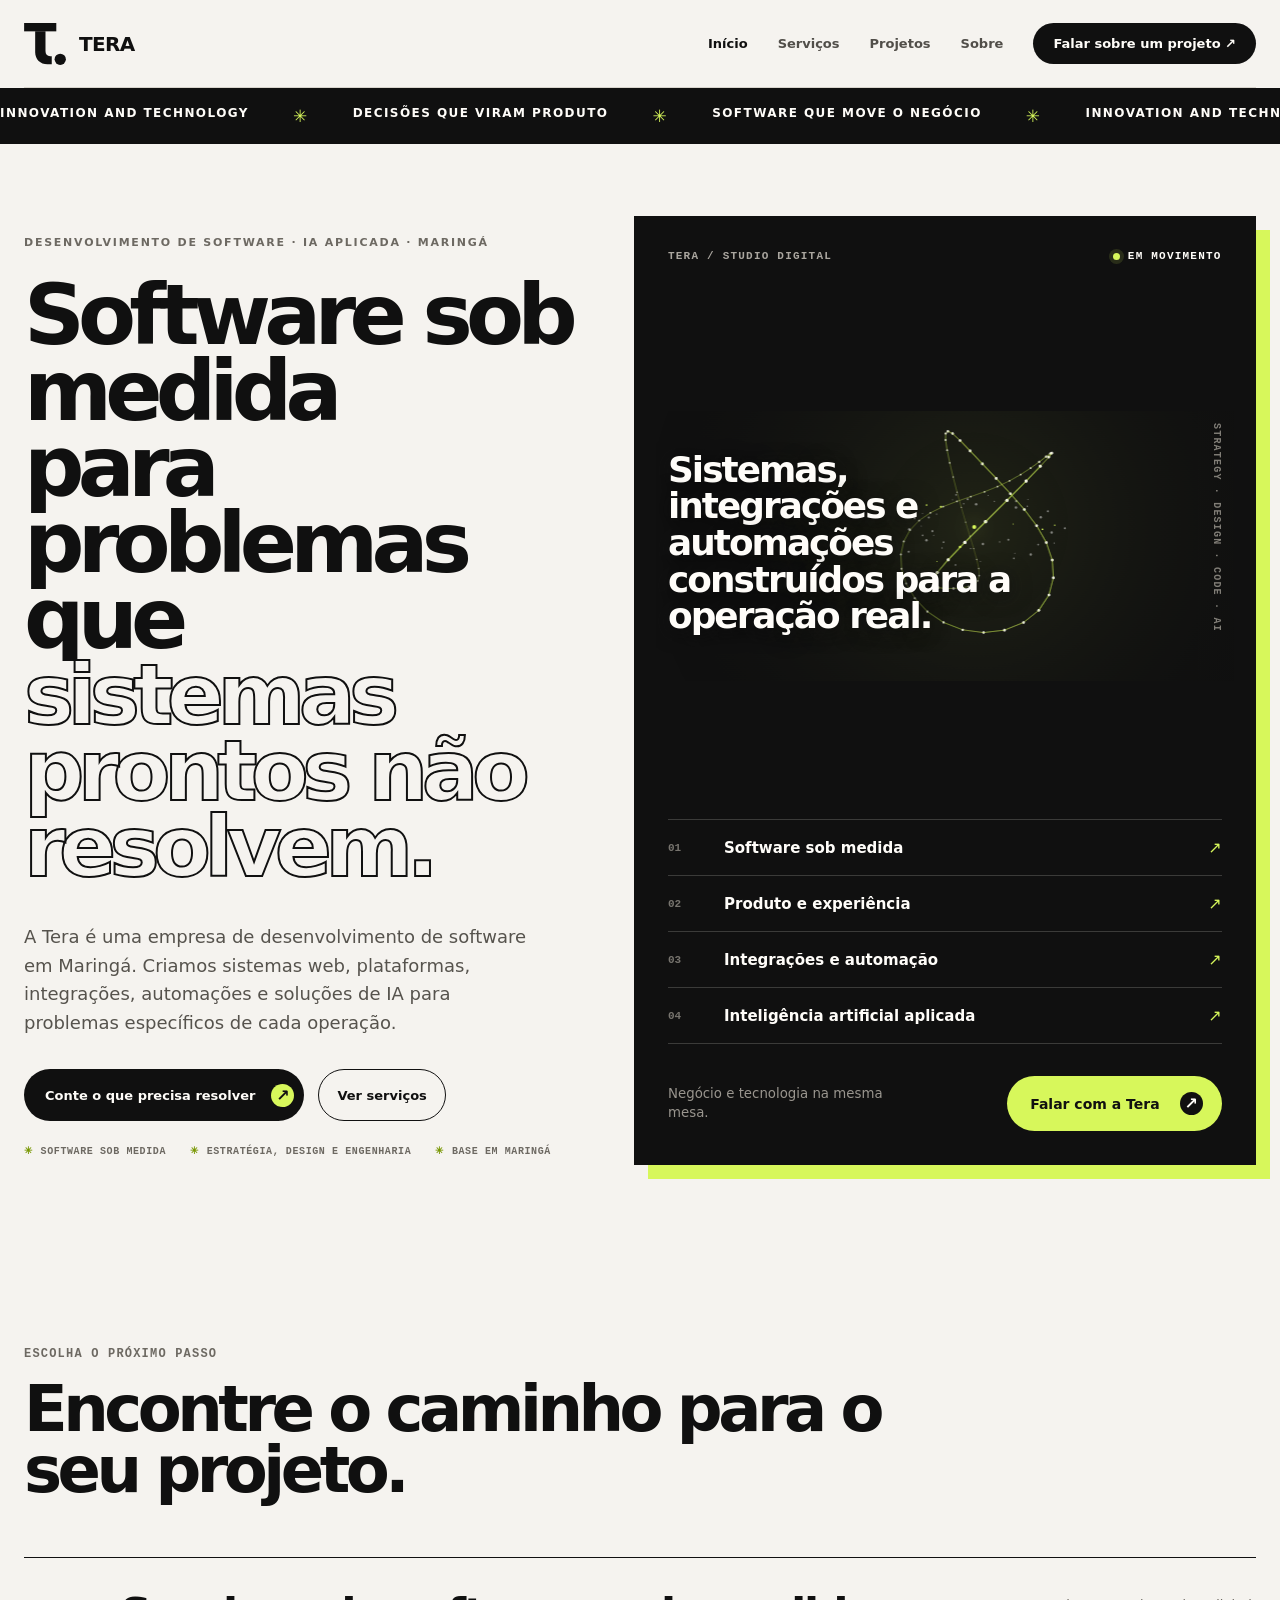
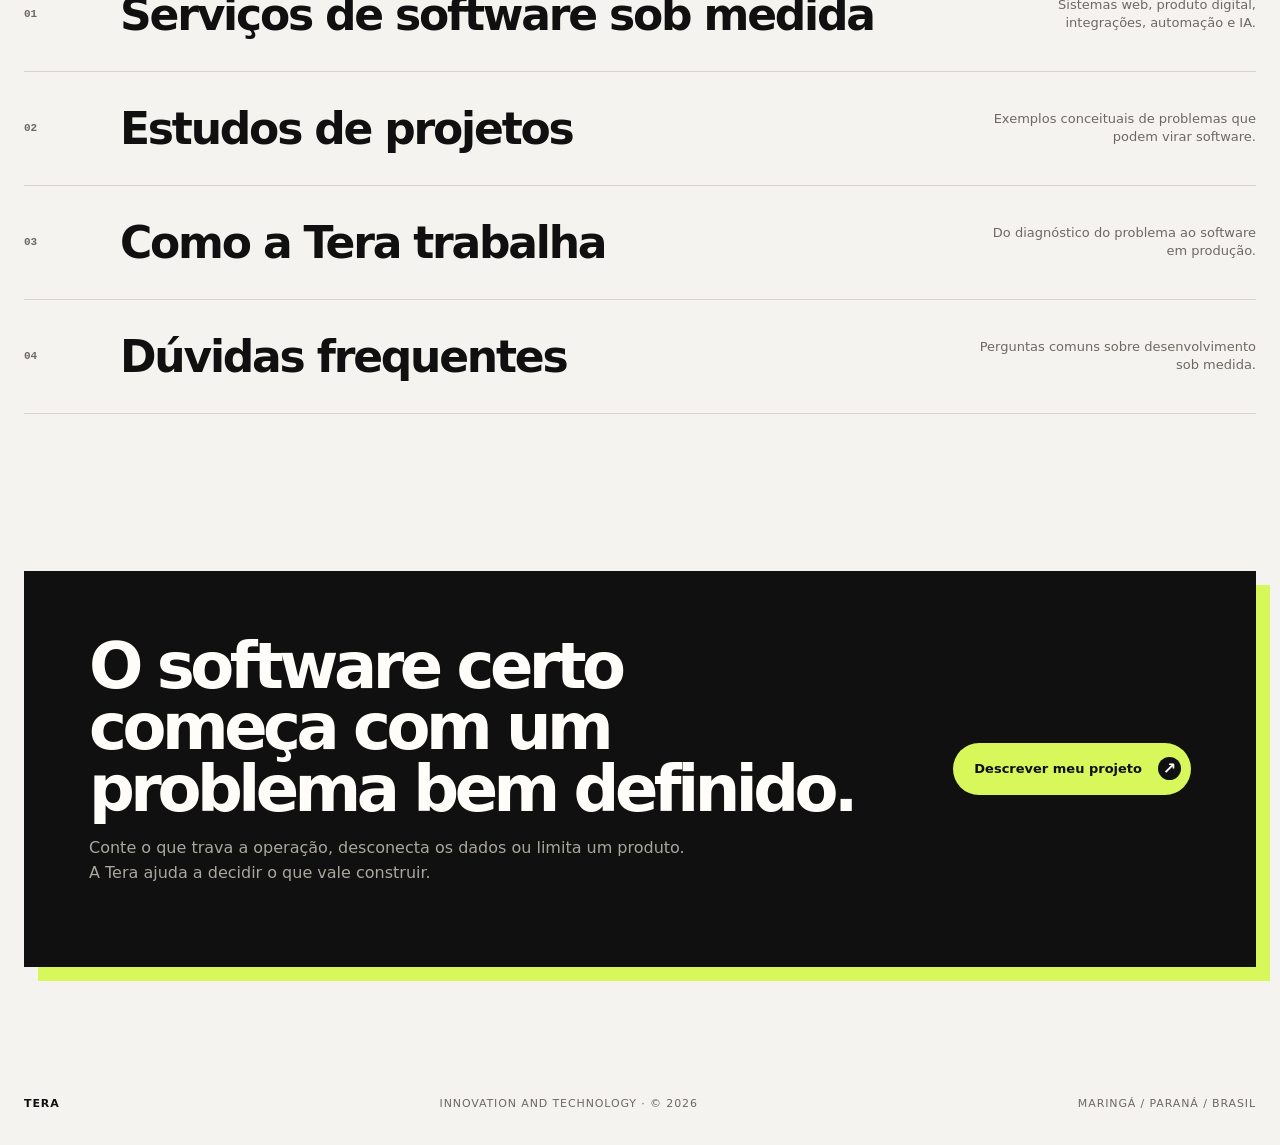
==== commit cefe2c8c: "feat: remove o formulário de contato estático, deixa só o Briefing O site tinha três caminhos para f" ====
--- a/index.html
+++ b/index.html
@@ -2,10 +2,10 @@
 
 <html lang="pt-BR"><head><meta charset="utf-8"/><meta content="width=device-width,initial-scale=1" name="viewport"/><meta content="Desenvolvimento de software sob medida, sistemas web, integrações, automação e IA aplicada para empresas. Tera, em Maringá-PR." name="description"/><meta content="#f5f3ef" name="theme-color"/><meta content="Tera | Software sob medida e IA em Maringá" property="og:title"/><meta content="website" property="og:type"/><meta content="https://tera.brugnolo.com.br/" property="og:url"/><link href="https://tera.brugnolo.com.br/" rel="canonical"/><title>Tera | Software sob medida e IA em Maringá</title><link rel="stylesheet" href="assets/css/tera-site.css"><meta content="index, follow, max-image-preview:large" name="robots"/><meta content="Desenvolvimento de software sob medida, sistemas web, integrações, automação e IA aplicada para empresas. Tera, em Maringá-PR." property="og:description"/><meta content="pt_BR" property="og:locale"/><meta content="summary_large_image" name="twitter:card"/><meta content="Tera | Software sob medida e IA em Maringá" name="twitter:title"/><meta content="Desenvolvimento de software sob medida, sistemas web, integrações, automação e IA aplicada para empresas. Tera, em Maringá-PR." name="twitter:description"/><script type="application/ld+json">{"@context":"https://schema.org","@graph":[{"@type":"Organization","@id":"https://tera.brugnolo.com.br/#organization","name":"Tera Innovation and Technology","alternateName":"Tera","url":"https://tera.brugnolo.com.br/","address":{"@type":"PostalAddress","addressLocality":"Maringá","addressRegion":"PR","addressCountry":"BR"},"knowsAbout":["Desenvolvimento de software sob medida","Sistemas web","Produtos digitais","Integração de sistemas","Automação de processos","Inteligência artificial aplicada"]},{"@type":"ProfessionalService","@id":"https://tera.brugnolo.com.br/#business","name":"Tera Innovation and Technology","url":"https://tera.brugnolo.com.br/","description":"Desenvolvimento de software sob medida, sistemas web, integrações, automação e IA aplicada para empresas. Tera, em Maringá-PR.","address":{"@type":"PostalAddress","addressLocality":"Maringá","addressRegion":"PR","addressCountry":"BR"},"serviceType":["Desenvolvimento de software sob medida","Sistemas web e plataformas digitais","Integração de sistemas e APIs","Automação de processos","Soluções de inteligência artificial"]},{"@type":"WebSite","@id":"https://tera.brugnolo.com.br/#website","url":"https://tera.brugnolo.com.br/","name":"Tera Innovation and Technology","inLanguage":"pt-BR","publisher":{"@id":"https://tera.brugnolo.com.br/#organization"}},{"@type":"FAQPage","@id":"https://tera.brugnolo.com.br/#faq","mainEntity":[{"@type":"Question","name":"O que é software sob medida?","acceptedAnswer":{"@type":"Answer","text":"É um sistema desenvolvido para regras, fluxos, integrações e usuários específicos de uma empresa. Diferente de uma ferramenta pronta, o produto é desenhado a partir do processo que precisa funcionar."}},{"@type":"Question","name":"Quando vale a pena desenvolver um sistema próprio?","acceptedAnswer":{"@type":"Answer","text":"Quando o problema é recorrente, gera retrabalho, depende de planilhas ou contornos e não é bem atendido por ferramentas existentes. Antes de desenvolver, avaliamos se construir é realmente a melhor decisão."}},{"@type":"Question","name":"Quanto custa desenvolver um software sob medida?","acceptedAnswer":{"@type":"Answer","text":"O custo depende do escopo, das integrações, das regras de negócio, do nível de segurança e da complexidade técnica. A Tera primeiro entende o contexto e define uma proposta compatível com o que precisa ser validado."}},{"@type":"Question","name":"Quanto tempo leva para desenvolver?","acceptedAnswer":{"@type":"Answer","text":"O prazo varia conforme o problema e o escopo. Organizamos o projeto em etapas verificáveis para colocar uma primeira versão funcional em uso antes de concentrar todo o investimento na solução completa."}},{"@type":"Question","name":"A Tera desenvolve soluções com inteligência artificial?","acceptedAnswer":{"@type":"Answer","text":"Sim, quando a IA é adequada ao processo. Trabalhamos com agentes, copilotos, busca com contexto e automações, considerando qualidade das fontes, critérios de resposta, supervisão e integração com a operação."}},{"@type":"Question","name":"Como começa um projeto com a Tera?","acceptedAnswer":{"@type":"Answer","text":"Começa pela descrição do problema: processo atual, pessoas envolvidas, sistemas existentes e resultado esperado. A partir disso, avaliamos o caminho, as incertezas e o primeiro escopo que vale construir."}}]}]}</script><link rel="stylesheet" href="assets/css/menu.css">
 <script src="assets/js/menu.js" defer></script>
-</head><body><div aria-hidden="true" class="preloader" id="preloader"><div class="preloader-inner"><svg aria-hidden="true" class="preloader-mark" viewbox="0 0 340 342"><rect fill="currentColor" height="68" width="262" x="0" y="0"></rect><path d="M90 68h84v160c0 28 13 42 38 42h13v66h-35c-58 0-100-41-100-98z" fill="currentColor"></path><circle cx="294" cy="296" fill="currentColor" r="46"></circle></svg><div class="preloader-label">TERA / INICIANDO MOVIMENTO</div></div></div><div aria-hidden="true" class="cursor-aura" id="cursor-aura"></div><div aria-hidden="true" id="scroll-progress"></div><a class="conversion-dock" href="briefing.html" id="conversion-dock"><span>Tem um desafio?</span><span>Monte seu briefing</span><span class="arrow">↗</span></a><a class="skip" href="#conteudo">Pular para o conteúdo</a><div class="wrap"><header><a aria-label="Tera início" class="brand" href="#inicio"><svg aria-label="Símbolo oficial da Tera" class="brand-mark" role="img" viewbox="0 0 340 342"><rect fill="currentColor" height="68" width="262" x="0" y="0"></rect><path d="M90 68h84v160c0 28 13 42 38 42h13v66h-35c-58 0-100-41-100-98z" fill="currentColor"></path><circle cx="294" cy="296" fill="currentColor" r="46"></circle></svg><span class="brand-word">TERA</span></a><nav aria-label="Navegação principal" class="spa-nav"><a data-route="inicio" href="#inicio">Início</a><a data-route="servicos" href="#servicos">Serviços</a><a data-route="projetos" href="#projetos">Projetos</a><a data-route="sobre" href="#sobre">Sobre</a><a href="briefing.html">Briefing Rápido ↗</a><a class="nav-cta" data-route="contato" href="#contato">Falar sobre um projeto ↗</a></nav></header></div><main id="conteudo"><div class="site-screen active" data-screen="inicio" id="screen-inicio"><div aria-label="Tera em movimento" class="ticker" id="top"><div class="ticker-track"><span>Innovation and Technology</span><b>✳</b><span>Decisões que viram produto</span><b>✳</b><span>Software que move o negócio</span><b>✳</b><span>Innovation and Technology</span><b>✳</b><span>Decisões que viram produto</span><b>✳</b><span>Software que move o negócio</span><b>✳</b></div></div><div class="wrap"><section aria-labelledby="hero-title" class="hero">
-<div class="hero-main"><div><div class="eyebrow">DESENVOLVIMENTO DE SOFTWARE · IA APLICADA · MARINGÁ</div><h1 id="hero-title"><span class="line-clip"><span>Software sob medida</span></span><span class="line-clip" style="--line-delay:.1s"><span>para problemas que</span></span><em class="line-clip" style="--line-delay:.2s"><span>sistemas prontos não resolvem.</span></em></h1></div><div><p class="lead">A Tera é uma empresa de desenvolvimento de software em Maringá. Criamos sistemas web, plataformas, integrações, automações e soluções de IA para problemas específicos de cada operação.</p><div class="hero-ctas"><a class="primary-cta magnetic" href="#contato">Conte o que precisa resolver <span class="arrow">↗</span></a><a class="secondary-cta" href="#servicos">Ver serviços</a></div><div aria-label="Diferenciais" class="trust-line"><span>SOFTWARE SOB MEDIDA</span><span>ESTRATÉGIA, DESIGN E ENGENHARIA</span><span>BASE EM MARINGÁ</span></div></div></div>
-<div class="hero-panel"><div class="panel-top"><span>TERA / STUDIO DIGITAL</span><span class="status">EM MOVIMENTO</span></div><div aria-hidden="true" class="orbital-stage"><canvas id="tera-orbit"></canvas><div class="orbit-axis">STRATEGY · DESIGN · CODE · AI</div><p class="orbit-caption">Sistemas, integrações e automações construídos para a operação real.</p></div><div><div class="panel-list"><div class="panel-item"><span>01</span><b>Software sob medida</b><i>↗</i></div><div class="panel-item"><span>02</span><b>Produto e experiência</b><i>↗</i></div><div class="panel-item"><span>03</span><b>Integrações e automação</b><i>↗</i></div><div class="panel-item"><span>04</span><b>Inteligência artificial aplicada</b><i>↗</i></div></div><div class="hero-action"><small>Negócio e tecnologia na mesma mesa.</small><a class="button magnetic" href="#contato">Falar com a Tera <span class="arrow">↗</span></a></div></div></div>
-</section></div><div class="wrap"><section aria-labelledby="explorar-title" class="screen-directory"><div class="section-number">ESCOLHA O PRÓXIMO PASSO</div><h2 id="explorar-title">Encontre o caminho para o seu projeto.</h2><div class="screen-list"><a class="screen-link" href="#servicos"><span>01</span><b>Serviços de software sob medida</b><small>Sistemas web, produto digital, integrações, automação e IA.</small></a><a class="screen-link" href="#projetos"><span>02</span><b>Estudos de projetos</b><small>Exemplos conceituais de problemas que podem virar software.</small></a><a class="screen-link" href="#sobre"><span>03</span><b>Como a Tera trabalha</b><small>Do diagnóstico do problema ao software em produção.</small></a><a class="screen-link" href="#contato"><span>04</span><b>Fale sobre seu projeto</b><small>Conte o contexto para começarmos pela pergunta certa.</small></a></div></section></div><div class="wrap"><section class="home-final"><div class="home-final-box"><div><h2>O software certo começa com um problema bem definido.</h2><p>Conte o que trava a operação, desconecta os dados ou limita um produto. A Tera ajuda a decidir o que vale construir.</p></div><a class="primary-cta magnetic" href="#contato">Descrever meu projeto <span class="arrow">↗</span></a></div></section></div></div>
+</head><body><div aria-hidden="true" class="preloader" id="preloader"><div class="preloader-inner"><svg aria-hidden="true" class="preloader-mark" viewbox="0 0 340 342"><rect fill="currentColor" height="68" width="262" x="0" y="0"></rect><path d="M90 68h84v160c0 28 13 42 38 42h13v66h-35c-58 0-100-41-100-98z" fill="currentColor"></path><circle cx="294" cy="296" fill="currentColor" r="46"></circle></svg><div class="preloader-label">TERA / INICIANDO MOVIMENTO</div></div></div><div aria-hidden="true" class="cursor-aura" id="cursor-aura"></div><div aria-hidden="true" id="scroll-progress"></div><a class="conversion-dock" href="briefing.html" id="conversion-dock"><span>Tem um desafio?</span><span>Monte seu briefing</span><span class="arrow">↗</span></a><a class="skip" href="#conteudo">Pular para o conteúdo</a><div class="wrap"><header><a aria-label="Tera início" class="brand" href="#inicio"><svg aria-label="Símbolo oficial da Tera" class="brand-mark" role="img" viewbox="0 0 340 342"><rect fill="currentColor" height="68" width="262" x="0" y="0"></rect><path d="M90 68h84v160c0 28 13 42 38 42h13v66h-35c-58 0-100-41-100-98z" fill="currentColor"></path><circle cx="294" cy="296" fill="currentColor" r="46"></circle></svg><span class="brand-word">TERA</span></a><nav aria-label="Navegação principal" class="spa-nav"><a data-route="inicio" href="#inicio">Início</a><a data-route="servicos" href="#servicos">Serviços</a><a data-route="projetos" href="#projetos">Projetos</a><a data-route="sobre" href="#sobre">Sobre</a><a class="nav-cta" href="briefing.html">Falar sobre um projeto ↗</a></nav></header></div><main id="conteudo"><div class="site-screen active" data-screen="inicio" id="screen-inicio"><div aria-label="Tera em movimento" class="ticker" id="top"><div class="ticker-track"><span>Innovation and Technology</span><b>✳</b><span>Decisões que viram produto</span><b>✳</b><span>Software que move o negócio</span><b>✳</b><span>Innovation and Technology</span><b>✳</b><span>Decisões que viram produto</span><b>✳</b><span>Software que move o negócio</span><b>✳</b></div></div><div class="wrap"><section aria-labelledby="hero-title" class="hero">
+<div class="hero-main"><div><div class="eyebrow">DESENVOLVIMENTO DE SOFTWARE · IA APLICADA · MARINGÁ</div><h1 id="hero-title"><span class="line-clip"><span>Software sob medida</span></span><span class="line-clip" style="--line-delay:.1s"><span>para problemas que</span></span><em class="line-clip" style="--line-delay:.2s"><span>sistemas prontos não resolvem.</span></em></h1></div><div><p class="lead">A Tera é uma empresa de desenvolvimento de software em Maringá. Criamos sistemas web, plataformas, integrações, automações e soluções de IA para problemas específicos de cada operação.</p><div class="hero-ctas"><a class="primary-cta magnetic" href="briefing.html">Conte o que precisa resolver <span class="arrow">↗</span></a><a class="secondary-cta" href="#servicos">Ver serviços</a></div><div aria-label="Diferenciais" class="trust-line"><span>SOFTWARE SOB MEDIDA</span><span>ESTRATÉGIA, DESIGN E ENGENHARIA</span><span>BASE EM MARINGÁ</span></div></div></div>
+<div class="hero-panel"><div class="panel-top"><span>TERA / STUDIO DIGITAL</span><span class="status">EM MOVIMENTO</span></div><div aria-hidden="true" class="orbital-stage"><canvas id="tera-orbit"></canvas><div class="orbit-axis">STRATEGY · DESIGN · CODE · AI</div><p class="orbit-caption">Sistemas, integrações e automações construídos para a operação real.</p></div><div><div class="panel-list"><div class="panel-item"><span>01</span><b>Software sob medida</b><i>↗</i></div><div class="panel-item"><span>02</span><b>Produto e experiência</b><i>↗</i></div><div class="panel-item"><span>03</span><b>Integrações e automação</b><i>↗</i></div><div class="panel-item"><span>04</span><b>Inteligência artificial aplicada</b><i>↗</i></div></div><div class="hero-action"><small>Negócio e tecnologia na mesma mesa.</small><a class="button magnetic" href="briefing.html">Falar com a Tera <span class="arrow">↗</span></a></div></div></div>
+</section></div><div class="wrap"><section aria-labelledby="explorar-title" class="screen-directory"><div class="section-number">ESCOLHA O PRÓXIMO PASSO</div><h2 id="explorar-title">Encontre o caminho para o seu projeto.</h2><div class="screen-list"><a class="screen-link" href="#servicos"><span>01</span><b>Serviços de software sob medida</b><small>Sistemas web, produto digital, integrações, automação e IA.</small></a><a class="screen-link" href="#projetos"><span>02</span><b>Estudos de projetos</b><small>Exemplos conceituais de problemas que podem virar software.</small></a><a class="screen-link" href="#sobre"><span>03</span><b>Como a Tera trabalha</b><small>Do diagnóstico do problema ao software em produção.</small></a><a class="screen-link" href="#contato"><span>04</span><b>Dúvidas frequentes</b><small>Perguntas comuns sobre desenvolvimento sob medida.</small></a></div></section></div><div class="wrap"><section class="home-final"><div class="home-final-box"><div><h2>O software certo começa com um problema bem definido.</h2><p>Conte o que trava a operação, desconecta os dados ou limita um produto. A Tera ajuda a decidir o que vale construir.</p></div><a class="primary-cta magnetic" href="briefing.html">Descrever meu projeto <span class="arrow">↗</span></a></div></section></div></div>
 <div class="site-screen" data-screen="servicos" id="screen-servicos"><div class="wrap"><section aria-labelledby="atuacao-title" id="atuacao">
 <div class="section-head"><div><div class="section-number">SERVIÇOS DE DESENVOLVIMENTO</div><h2 id="atuacao-title">Tecnologia construída para o modo como sua empresa realmente opera.</h2></div><p class="intro">Quando uma ferramenta pronta exige contornos, planilhas ou retrabalho, desenhamos uma solução para as regras, pessoas e sistemas que já fazem parte do negócio.</p></div>
 <div class="service-grid">
@@ -22,7 +22,7 @@
 <article class="outcome"><span>03</span><h3>Integrar dados e sistemas desconectados</h3><p>Conectar ferramentas existentes por APIs e centralizar informações necessárias para a operação.</p></article>
 <article class="outcome"><span>04</span><h3>Aplicar IA a um processo definido</h3><p>Usar IA em tarefas com objetivo, contexto e critérios claros, integrada ao fluxo em que a equipe já trabalha.</p></article>
 </div>
-<div class="conversion-break"><div><b>Seu processo não cabe em uma ferramenta pronta?</b><p>Descreva o problema. A primeira decisão é entender se realmente vale construir software.</p></div><a class="primary-cta magnetic" href="#contato">Analisar meu desafio <span class="arrow">↗</span></a></div>
+<div class="conversion-break"><div><b>Seu processo não cabe em uma ferramenta pronta?</b><p>Descreva o problema. A primeira decisão é entender se realmente vale construir software.</p></div><a class="primary-cta magnetic" href="briefing.html">Analisar meu desafio <span class="arrow">↗</span></a></div>
 </section></div><div class="wrap"><section aria-labelledby="capacidades-title" class="capabilities" id="capacidades">
 <div><div class="section-number">COMPETÊNCIAS TÉCNICAS</div><h2 id="capacidades-title">Produto, design e engenharia na mesma entrega.</h2></div>
 <div class="cap-list">
@@ -34,10 +34,10 @@
 <div class="cap"><b>Inteligência artificial</b><span>Agentes, copilotos, RAG e automações</span></div>
 <div class="cap"><b>Evolução de produto</b><span>Métricas, experimentos e melhoria contínua</span></div>
 </div>
-</section></div><div class="wrap page-close"><div class="conversion-break"><div><b>Seu desafio pede uma solução sob medida?</b><p>Conte o contexto e vamos entender o que realmente vale construir.</p></div><a class="primary-cta" href="#contato">Falar com a Tera <span class="arrow">↗</span></a></div></div></div>
+</section></div><div class="wrap page-close"><div class="conversion-break"><div><b>Seu desafio pede uma solução sob medida?</b><p>Conte o contexto e vamos entender o que realmente vale construir.</p></div><a class="primary-cta" href="briefing.html">Falar com a Tera <span class="arrow">↗</span></a></div></div></div>
 <div class="site-screen" data-screen="projetos" id="screen-projetos"><section aria-labelledby="projetos-title" class="projects-showcase" id="projetos"><div class="wrap"><div class="projects-layout">
 <div class="projects-intro"><div class="section-number">PROJETOS TERA</div><h2 id="projetos-title">Produtos reais e caminhos possíveis para avançar.</h2><p>Conheça produtos em produção da Tera e estudos que mostram como traduzimos um problema operacional em fluxo, interface e arquitetura de software.</p><span class="concept-note">PRODUTOS TERA + ESTUDOS CONCEITUAIS</span></div>
-<div class="project-stack"><article class="project-card"><div class="project-head"><span class="project-kicker">Plataforma Tera</span><span class="project-index">01 / 04</span></div><div aria-hidden="true" class="project-lab"><div class="ops-window"><div class="ops-top"><span>VÉRTICE / TRABALHO</span><span>LIVE SYSTEM</span></div><div class="ops-grid"><div class="ops-nav"><i></i><i></i><i></i><i></i><i></i></div><div class="ops-board"><div class="ops-col"><div class="ops-item"></div><div class="ops-item"></div></div><div class="ops-col"><div class="ops-item"></div><div class="ops-item"></div><div class="ops-item"></div></div><div class="ops-col"><div class="ops-item"></div></div></div></div></div></div><div class="project-copy"><h3>Vértice — gestão de trabalho de ponta a ponta.</h3><p>Uma plataforma para organizar demandas, responsáveis, apontamentos e a visão do trabalho, dando clareza para a equipe avançar.</p><div class="project-tags"><span>Gestão de trabalho</span><span>Kanban</span><span>Produtividade</span></div><a class="project-link magnetic" href="https://vertice.teralabs.cloud" target="_blank" rel="noopener">Conhecer o Vértice <span class="arrow">↗</span></a></div></article><article class="project-card"><div class="project-head"><span class="project-kicker">Ferramenta Tera</span><span class="project-index">02 / 04</span></div><div aria-hidden="true" class="project-lab epub-lab"><div class="epub-book"><span>EPUB</span><i></i><i></i><i></i></div><div class="epub-pages"><span>HTML</span><span>PDF</span><span>DOCX</span></div></div><div class="project-copy"><h3>Conversor de documentos para EPUB.</h3><p>Uma ferramenta prática para transformar HTML, PDF e Word em livros digitais EPUB.</p><div class="project-tags"><span>Aplicação web</span><span>EPUB</span><span>Conversão</span></div><a class="project-link magnetic" href="https://tera.brugnolo.com.br/projetos/epub-converter/" target="_blank" rel="noopener">Abrir conversor <span class="arrow">↗</span></a></div></article><article class="project-card"><div class="project-head"><span class="project-kicker">Inteligência contextual</span><span class="project-index">03 / 04</span></div><div aria-hidden="true" class="project-lab ai-lab"><div class="ai-core"><i class="ai-signal s1"></i><i class="ai-signal s2"></i><i class="ai-signal s3"></i></div></div><div class="project-copy"><h3>Dar contexto à IA antes de pedir uma resposta.</h3><p>Um copiloto conectado às fontes autorizadas da empresa, com busca contextual, critérios de resposta e supervisão humana.</p><div class="project-tags"><span>Agentes de IA</span><span>RAG</span><span>Workflows</span></div></div></article><article class="project-card"><div class="project-head"><span class="project-kicker">Jornada que converte</span><span class="project-index">04 / 04</span></div><div aria-hidden="true" class="project-lab journey-lab"><div class="journey-path"><div class="journey-line"></div><i class="journey-node n1" data-label="DESCOBRIR"></i><i class="journey-node n2" data-label="ENTENDER"></i><i class="journey-node n3" data-label="DECIDIR"></i><i class="journey-node n4" data-label="AGIR"></i></div></div><div class="project-copy"><h3>Transformar uma jornada comercial em produto digital.</h3><p>Uma experiência que organiza informação, qualifica a demanda e conduz cada pessoa até a próxima ação relevante.</p><div class="project-tags"><span>Estratégia</span><span>UX/UI</span><span>Conversão</span></div></div></article><div class="project-cta"><p>Projetos reais e estudos conceituais que mostram como a Tera transforma contexto em produto digital.</p><a class="primary-cta magnetic" href="#contato">Construir algo real <span class="arrow">↗</span></a></div></div>
+<div class="project-stack"><article class="project-card"><div class="project-head"><span class="project-kicker">Plataforma Tera</span><span class="project-index">01 / 04</span></div><div aria-hidden="true" class="project-lab"><div class="ops-window"><div class="ops-top"><span>VÉRTICE / TRABALHO</span><span>LIVE SYSTEM</span></div><div class="ops-grid"><div class="ops-nav"><i></i><i></i><i></i><i></i><i></i></div><div class="ops-board"><div class="ops-col"><div class="ops-item"></div><div class="ops-item"></div></div><div class="ops-col"><div class="ops-item"></div><div class="ops-item"></div><div class="ops-item"></div></div><div class="ops-col"><div class="ops-item"></div></div></div></div></div></div><div class="project-copy"><h3>Vértice — gestão de trabalho de ponta a ponta.</h3><p>Uma plataforma para organizar demandas, responsáveis, apontamentos e a visão do trabalho, dando clareza para a equipe avançar.</p><div class="project-tags"><span>Gestão de trabalho</span><span>Kanban</span><span>Produtividade</span></div><a class="project-link magnetic" href="https://vertice.teralabs.cloud" target="_blank" rel="noopener">Conhecer o Vértice <span class="arrow">↗</span></a></div></article><article class="project-card"><div class="project-head"><span class="project-kicker">Ferramenta Tera</span><span class="project-index">02 / 04</span></div><div aria-hidden="true" class="project-lab epub-lab"><div class="epub-book"><span>EPUB</span><i></i><i></i><i></i></div><div class="epub-pages"><span>HTML</span><span>PDF</span><span>DOCX</span></div></div><div class="project-copy"><h3>Conversor de documentos para EPUB.</h3><p>Uma ferramenta prática para transformar HTML, PDF e Word em livros digitais EPUB.</p><div class="project-tags"><span>Aplicação web</span><span>EPUB</span><span>Conversão</span></div><a class="project-link magnetic" href="https://tera.brugnolo.com.br/projetos/epub-converter/" target="_blank" rel="noopener">Abrir conversor <span class="arrow">↗</span></a></div></article><article class="project-card"><div class="project-head"><span class="project-kicker">Inteligência contextual</span><span class="project-index">03 / 04</span></div><div aria-hidden="true" class="project-lab ai-lab"><div class="ai-core"><i class="ai-signal s1"></i><i class="ai-signal s2"></i><i class="ai-signal s3"></i></div></div><div class="project-copy"><h3>Dar contexto à IA antes de pedir uma resposta.</h3><p>Um copiloto conectado às fontes autorizadas da empresa, com busca contextual, critérios de resposta e supervisão humana.</p><div class="project-tags"><span>Agentes de IA</span><span>RAG</span><span>Workflows</span></div></div></article><article class="project-card"><div class="project-head"><span class="project-kicker">Jornada que converte</span><span class="project-index">04 / 04</span></div><div aria-hidden="true" class="project-lab journey-lab"><div class="journey-path"><div class="journey-line"></div><i class="journey-node n1" data-label="DESCOBRIR"></i><i class="journey-node n2" data-label="ENTENDER"></i><i class="journey-node n3" data-label="DECIDIR"></i><i class="journey-node n4" data-label="AGIR"></i></div></div><div class="project-copy"><h3>Transformar uma jornada comercial em produto digital.</h3><p>Uma experiência que organiza informação, qualifica a demanda e conduz cada pessoa até a próxima ação relevante.</p><div class="project-tags"><span>Estratégia</span><span>UX/UI</span><span>Conversão</span></div></div></article><div class="project-cta"><p>Projetos reais e estudos conceituais que mostram como a Tera transforma contexto em produto digital.</p><a class="primary-cta magnetic" href="briefing.html">Construir algo real <span class="arrow">↗</span></a></div></div>
 </div></div></section></div>
 <div class="site-screen" data-screen="sobre" id="screen-sobre"><section aria-labelledby="processo-title" class="process" id="processo"><div class="wrap">
 <div class="section-head"><div><div class="section-number">COMO DESENVOLVEMOS</div><h2 id="processo-title">Do problema definido ao software em produção.</h2></div><p class="intro">Cada etapa reduz uma incerteza: o problema, o escopo, a solução e o que precisa evoluir depois do uso.</p></div>
@@ -48,7 +48,7 @@
 <article class="step"><span class="step-num">04 / EVOLUIR</span><h3>Evoluir com uso real</h3><p>A próxima decisão considera comportamento, restrições técnicas e aprendizado obtido no uso do produto.</p></article>
 </div>
 </div></section><section aria-labelledby="jeito-title" class="manifesto" id="jeito"><div class="wrap"><div class="eyebrow">CRITÉRIOS DE PROJETO</div><h2 id="jeito-title">Não começamos pela tecnologia. <strong>Começamos pelo problema que precisa deixar de existir.</strong></h2><div class="principles"><div class="principle"><b>Problema antes da ferramenta.</b><p>A escolha técnica vem depois de entender processo, pessoas, dados e restrições.</p></div><div class="principle"><b>Escopo que pode ser validado.</b><p>Dividimos a solução em decisões e entregas que podem ser verificadas antes de ampliar o projeto.</p></div><div class="principle"><b>Software preparado para operar.</b><p>Integração, segurança, manutenção e evolução fazem parte da decisão de produto.</p></div></div></div></section><section aria-labelledby="origin-title" class="origin" id="origem"><div aria-hidden="true" class="origin-ticker"><span>MARINGÁ · PARANÁ · BRASIL · TECNOLOGIA EM MOVIMENTO ·</span><span>MARINGÁ · PARANÁ · BRASIL · TECNOLOGIA EM MOVIMENTO ·</span></div><div class="wrap"><div class="origin-grid"><div class="origin-copy"><div><div class="section-number">TERA · MARINGÁ, PARANÁ</div><h2 id="origin-title">Desenvolvimento de software em Maringá, com o problema perto e a entrega sob responsabilidade.</h2></div><p>A Tera reúne estratégia de produto, design e engenharia para construir soluções digitais sem separar quem entende o negócio de quem implementa a tecnologia.</p></div><div aria-hidden="true" class="origin-visual"><div class="origin-mark"><div class="origin-ring"></div><div class="origin-ring r2"></div><svg class="origin-symbol" viewbox="0 0 340 342"><rect fill="currentColor" height="68" width="262" x="0" y="0"></rect><path d="M90 68h84v160c0 28 13 42 38 42h13v66h-35c-58 0-100-41-100-98z" fill="currentColor"></path><circle cx="294" cy="296" fill="currentColor" r="46"></circle></svg></div><div class="origin-meta">TERA / MARINGÁ · PR · BRASIL</div></div></div></div></section></div>
-<div class="site-screen" data-screen="contato" id="screen-contato"><div class="wrap contact-page"><section aria-labelledby="contato-title" class="contact" id="contato"><div class="contact-box"><div><div class="section-number">FALE SOBRE SEU PROJETO</div><h2 id="contato-title">Conte o problema que o software precisa resolver.</h2><p class="contact-intro">Descreva o processo, sistema ou produto que precisa mudar. Essas informações ajudam a avaliar o contexto antes da primeira conversa.</p></div><form action="https://formsubmit.co/canhete.jr@gmail.com" class="contact-form" id="project-form" method="POST"><input name="_subject" type="hidden" value="Novo projeto pelo site da Tera"/><input name="_next" type="hidden" value="https://tera.brugnolo.com.br/#contato"/><input name="_template" type="hidden" value="table"/><input aria-hidden="true" autocomplete="off" class="honeypot" name="_honey" tabindex="-1" type="text"/><div class="form-grid"><div class="field"><label for="nome">Seu nome *</label><input autocomplete="name" id="nome" name="nome" placeholder="Como podemos chamar você?" required="" type="text"/></div><div class="field"><label for="email">E-mail *</label><input autocomplete="email" id="email" name="email" placeholder="voce@empresa.com" required="" type="email"/></div><div class="field"><label for="telefone">WhatsApp</label><input autocomplete="tel" id="telefone" name="telefone" placeholder="(44) 99999-9999" type="tel"/></div><div class="field"><label for="empresa">Empresa</label><input autocomplete="organization" id="empresa" name="empresa" placeholder="Nome da empresa" type="text"/></div><div class="field full"><label for="desafio">Tipo de desafio *</label><select id="desafio" name="desafio" required=""><option disabled="" selected="" value="">Selecione uma opção</option><option value="software-sob-medida">Desenvolver software sob medida</option><option value="produto-digital">Criar um produto digital</option><option value="integracao">Integrar sistemas e dados</option><option value="automacao">Automatizar um processo</option><option value="ia">Aplicar inteligência artificial</option><option value="evolucao">Evoluir um sistema existente</option><option value="outro">Outro desafio</option></select></div><div class="field full"><label for="mensagem">O QUE PRECISA SER RESOLVIDO? *</label><textarea id="mensagem" name="mensagem" placeholder="Explique o processo atual, quem participa e onde está o principal problema." required=""></textarea></div><p aria-live="polite" class="form-status" id="form-status" role="status"></p></div><div class="form-footer"><small>Seus dados serão enviados com segurança para a equipe da Tera.</small><button class="submit-button magnetic" type="submit">Enviar contexto <span class="arrow">↗</span></button></div></form></div></section></div><div class="faq-page-wrap"><div class="wrap"><section aria-labelledby="faq-title"><div class="faq-grid"><div><div class="section-number">PERGUNTAS FREQUENTES</div><h2 id="faq-title">Dúvidas sobre software sob medida.</h2></div><div class="faq-list"><details><summary>O que é software sob medida?</summary><p>É um sistema desenvolvido para regras, fluxos, integrações e usuários específicos de uma empresa. Diferente de uma ferramenta pronta, o produto é desenhado a partir do processo que precisa funcionar.</p></details><details><summary>Quando vale a pena desenvolver um sistema próprio?</summary><p>Quando o problema é recorrente, gera retrabalho, depende de planilhas ou contornos e não é bem atendido por ferramentas existentes. Antes de desenvolver, avaliamos se construir é realmente a melhor decisão.</p></details><details><summary>Quanto custa desenvolver um software sob medida?</summary><p>O custo depende do escopo, das integrações, das regras de negócio, do nível de segurança e da complexidade técnica. A Tera primeiro entende o contexto e define uma proposta compatível com o que precisa ser validado.</p></details><details><summary>Quanto tempo leva para desenvolver?</summary><p>O prazo varia conforme o problema e o escopo. Organizamos o projeto em etapas verificáveis para colocar uma primeira versão funcional em uso antes de concentrar todo o investimento na solução completa.</p></details><details><summary>A Tera desenvolve soluções com inteligência artificial?</summary><p>Sim, quando a IA é adequada ao processo. Trabalhamos com agentes, copilotos, busca com contexto e automações, considerando qualidade das fontes, critérios de resposta, supervisão e integração com a operação.</p></details><details><summary>Como começa um projeto com a Tera?</summary><p>Começa pela descrição do problema: processo atual, pessoas envolvidas, sistemas existentes e resultado esperado. A partir disso, avaliamos o caminho, as incertezas e o primeiro escopo que vale construir.</p></details></div></div></section></div></div></div></main><footer class="site-footer"><span class="footer-brand">TERA</span><span>Innovation and Technology · © 2026</span><span>Maringá / Paraná / Brasil</span></footer><script>
+<div class="site-screen" data-screen="contato" id="screen-contato"><div class="wrap contact-page"><section aria-labelledby="contato-title" class="contact" id="contato"><div><div class="section-number">DÚVIDAS FREQUENTES</div><h2 id="contato-title">Tem uma ideia que deveria existir?</h2><p class="contact-intro">Monte seu briefing e conte o problema que o software precisa resolver — a primeira decisão é entender se realmente vale construir.</p></div><div class="conversion-break"><div><b>Prefere responder algumas perguntas guiadas?</b><p>O Briefing organiza o contexto para começarmos pela pergunta certa.</p></div><a class="primary-cta magnetic" href="briefing.html">Monte seu briefing <span class="arrow">↗</span></a></div></section></div><div class="faq-page-wrap"><div class="wrap"><section aria-labelledby="faq-title"><div class="faq-grid"><div><div class="section-number">PERGUNTAS FREQUENTES</div><h2 id="faq-title">Dúvidas sobre software sob medida.</h2></div><div class="faq-list"><details><summary>O que é software sob medida?</summary><p>É um sistema desenvolvido para regras, fluxos, integrações e usuários específicos de uma empresa. Diferente de uma ferramenta pronta, o produto é desenhado a partir do processo que precisa funcionar.</p></details><details><summary>Quando vale a pena desenvolver um sistema próprio?</summary><p>Quando o problema é recorrente, gera retrabalho, depende de planilhas ou contornos e não é bem atendido por ferramentas existentes. Antes de desenvolver, avaliamos se construir é realmente a melhor decisão.</p></details><details><summary>Quanto custa desenvolver um software sob medida?</summary><p>O custo depende do escopo, das integrações, das regras de negócio, do nível de segurança e da complexidade técnica. A Tera primeiro entende o contexto e define uma proposta compatível com o que precisa ser validado.</p></details><details><summary>Quanto tempo leva para desenvolver?</summary><p>O prazo varia conforme o problema e o escopo. Organizamos o projeto em etapas verificáveis para colocar uma primeira versão funcional em uso antes de concentrar todo o investimento na solução completa.</p></details><details><summary>A Tera desenvolve soluções com inteligência artificial?</summary><p>Sim, quando a IA é adequada ao processo. Trabalhamos com agentes, copilotos, busca com contexto e automações, considerando qualidade das fontes, critérios de resposta, supervisão e integração com a operação.</p></details><details><summary>Como começa um projeto com a Tera?</summary><p>Começa pela descrição do problema: processo atual, pessoas envolvidas, sistemas existentes e resultado esperado. A partir disso, avaliamos o caminho, as incertezas e o primeiro escopo que vale construir.</p></details></div></div></section></div></div></div></main><footer class="site-footer"><span class="footer-brand">TERA</span><span>Innovation and Technology · © 2026</span><span>Maringá / Paraná / Brasil</span></footer><script>
   (()=>{
     const reduced=matchMedia('(prefers-reduced-motion: reduce)').matches;
     document.documentElement.classList.add('motion-ready');
@@ -84,9 +84,7 @@
       const originVisual=document.querySelector('.origin-visual'),originMark=document.querySelector('.origin-mark');if(originVisual&&originMark){originVisual.addEventListener('pointermove',e=>{const r=originVisual.getBoundingClientRect(),x=(e.clientX-r.left)/r.width-.5,y=(e.clientY-r.top)/r.height-.5;originMark.style.transform=`rotateX(${-y*12}deg) rotateY(${x*16}deg) translateZ(16px)`});originVisual.addEventListener('pointerleave',()=>originMark.style.transform='')}
     }
 
-    const projectForm=document.getElementById('project-form'),formStatus=document.getElementById('form-status');
-    if(new URLSearchParams(location.search).get('enviado')==='1'&&formStatus){formStatus.textContent='Recebemos seu projeto. A equipe da Tera entrará em contato.';projectForm?.reset()}
-    projectForm?.addEventListener('submit',async e=>{e.preventDefault();if(!projectForm.checkValidity()){projectForm.reportValidity();return}const button=projectForm.querySelector('[type="submit"]'),original=button.innerHTML;button.disabled=true;button.innerHTML='Enviando… <span class="arrow">↗</span>';formStatus.classList.remove('error');formStatus.textContent='Enviando seu projeto…';try{const response=await fetch('https://formsubmit.co/ajax/canhete.jr@gmail.com',{method:'POST',headers:{Accept:'application/json'},body:new FormData(projectForm)}),result=await response.json();if(!response.ok||String(result.success)!=='true')throw new Error(result.message||'Falha no envio');projectForm.reset();formStatus.textContent='Projeto enviado. A equipe da Tera entrará em contato.'}catch(error){formStatus.classList.add('error');formStatus.textContent='Não foi possível enviar agora. Tente novamente em alguns instantes.'}finally{button.disabled=false;button.innerHTML=original}});
+    
 
     const canvas=document.getElementById('tera-orbit'),stage=canvas?.parentElement;
     if(!canvas||!stage)return;
@@ -105,4 +103,4 @@
       if(!reduced)raf=requestAnimationFrame(frame)};
     frame(0); document.addEventListener('visibilitychange',()=>{if(document.hidden)cancelAnimationFrame(raf);else if(!reduced)raf=requestAnimationFrame(frame)});
   })();
-  </script><script>(()=>{const titles={inicio:'Tera | Software sob medida e IA em Maringá',servicos:'Software sob medida e IA | Serviços Tera',projetos:'Estudos de software sob medida | Tera',sobre:'Empresa de software em Maringá | Tera',contato:'Solicite um projeto de software | Tera'};function openScreen(initial=false){const wanted=(location.hash||'#inicio').slice(1).split('?')[0],route=titles[wanted]?wanted:'inicio';document.querySelectorAll('.site-screen').forEach(s=>{const on=s.dataset.screen===route;s.classList.toggle('active',on);s.classList.toggle('screen-transition',on&&!initial);if(on)setTimeout(()=>s.classList.remove('screen-transition'),650)});document.querySelectorAll('[data-route]').forEach(a=>a.classList.toggle('nav-active',a.dataset.route===route));document.title=titles[route];document.body.dataset.route=route;if(!initial)scrollTo({top:0,behavior:'instant'});requestAnimationFrame(()=>document.querySelectorAll('#screen-'+route+' .reveal').forEach(el=>el.classList.add('in-view')))}addEventListener('hashchange',()=>openScreen(false));openScreen(true)})();</script></body></html>+  </script><script>(()=>{const titles={inicio:'Tera | Software sob medida e IA em Maringá',servicos:'Software sob medida e IA | Serviços Tera',projetos:'Estudos de software sob medida | Tera',sobre:'Empresa de software em Maringá | Tera',contato:'Dúvidas frequentes | Tera'};function openScreen(initial=false){const wanted=(location.hash||'#inicio').slice(1).split('?')[0],route=titles[wanted]?wanted:'inicio';document.querySelectorAll('.site-screen').forEach(s=>{const on=s.dataset.screen===route;s.classList.toggle('active',on);s.classList.toggle('screen-transition',on&&!initial);if(on)setTimeout(()=>s.classList.remove('screen-transition'),650)});document.querySelectorAll('[data-route]').forEach(a=>a.classList.toggle('nav-active',a.dataset.route===route));document.title=titles[route];document.body.dataset.route=route;if(!initial)scrollTo({top:0,behavior:'instant'});requestAnimationFrame(()=>document.querySelectorAll('#screen-'+route+' .reveal').forEach(el=>el.classList.add('in-view')))}addEventListener('hashchange',()=>openScreen(false));openScreen(true)})();</script></body></html>
--- a/assets/css/menu.css
+++ b/assets/css/menu.css
@@ -22,58 +22,32 @@
     background: var(--paper);
   }
 
-  .menu-toggle {
+  /* O site inteiro age por pílula preta e rotula por mono maiúsculo — do CTA
+     do cabeçalho ao "01 / O QUE FAZEMOS". O botão de menu fala a mesma língua
+     em vez de importar um hambúrguer genérico que não é de lugar nenhum. */
+  .menu-toggle,
+  .menu-close {
     display: inline-flex;
     align-items: center;
     justify-content: center;
     flex: none;
-    width: 46px;
     height: 46px;
-    margin-left: 16px;
-    padding: 0;
-    border: 1px solid var(--line);
+    padding: 0 21px;
+    border: 0;
     border-radius: 999px;
-    background: transparent;
-    color: var(--ink);
+    background: var(--ink);
+    color: var(--white);
+    font: 800 11px/1 ui-monospace, SFMono-Regular, Menlo, monospace;
+    letter-spacing: .2em;
+    text-transform: uppercase;
     cursor: pointer;
-    transition: border-color .2s ease, background .2s ease;
+    transition: background .2s ease, transform .2s ease;
   }
-  .menu-toggle:hover { border-color: var(--ink); }
-  .menu-toggle:active { background: var(--soft); }
-
-  /* Duas barras que viram um X. Sem terceira barra: com duas o estado aberto
-     é geometricamente exato em vez de aproximado. */
-  .menu-toggle i {
-    position: relative;
-    display: block;
-    width: 18px;
-    height: 2px;
-    background: currentColor;
-    transition: transform .28s cubic-bezier(.16,1,.3,1), background .2s ease;
-  }
-  .menu-toggle i::before {
-    content: "";
-    position: absolute;
-    left: 0;
-    width: 18px;
-    height: 2px;
-    background: currentColor;
-    transform: translateY(-6px);
-    transition: transform .28s cubic-bezier(.16,1,.3,1);
-  }
-  .menu-toggle i::after {
-    content: "";
-    position: absolute;
-    left: 0;
-    width: 18px;
-    height: 2px;
-    background: currentColor;
-    transform: translateY(6px);
-    transition: transform .28s cubic-bezier(.16,1,.3,1);
-  }
-  .menu-toggle[aria-expanded="true"] i { background: transparent; }
-  .menu-toggle[aria-expanded="true"] i::before { transform: rotate(45deg); }
-  .menu-toggle[aria-expanded="true"] i::after { transform: rotate(-45deg); }
+  .menu-toggle { margin-left: 16px; }
+  .menu-toggle:hover,
+  .menu-close:hover { background: #292929; transform: translateY(-2px); }
+  .menu-toggle:active,
+  .menu-close:active { transform: translateY(0); }
 
   /* ------------------------------------------------------------- painel */
   .menu-panel {
@@ -82,7 +56,9 @@
     position: fixed;
     inset: 0;
     z-index: 90;
-    padding: 26px 0 max(26px, env(safe-area-inset-bottom));
+    /* Alinha o botão de fechar com a altura do cabeçalho (88px), para que
+       ele apareça exatamente onde o de abrir estava. */
+    padding: 21px 0 max(26px, env(safe-area-inset-bottom));
     background: var(--paper);
     overflow-y: auto;
     overscroll-behavior: contain;
@@ -104,6 +80,7 @@
     display: flex;
     align-items: center;
     justify-content: space-between;
+    gap: 16px;
     min-height: 46px;
     margin-bottom: 30px;
   }
@@ -113,6 +90,9 @@
     text-transform: uppercase;
     color: var(--muted);
   }
+
+  /* Fica exatamente onde estava o botão que abriu: mesma coluna, mesma
+     altura, mesma pílula. Fechar é desfazer o gesto, não procurar outro. */
 
   .menu-links {
     display: grid;
@@ -192,11 +172,12 @@
 @media (max-width: 640px) {
   header .nav-cta { display: none; }
   .menu-toggle { margin-left: 0; }
+  /* Aqui o cabeçalho tem 74px. */
+  .menu-panel { padding-top: 14px; }
 }
 
 @media (prefers-reduced-motion: reduce) {
   .menu-panel,
-  .menu-toggle i,
-  .menu-toggle i::before,
-  .menu-toggle i::after { transition: none; }
+  .menu-toggle,
+  .menu-close { transition: none; }
 }
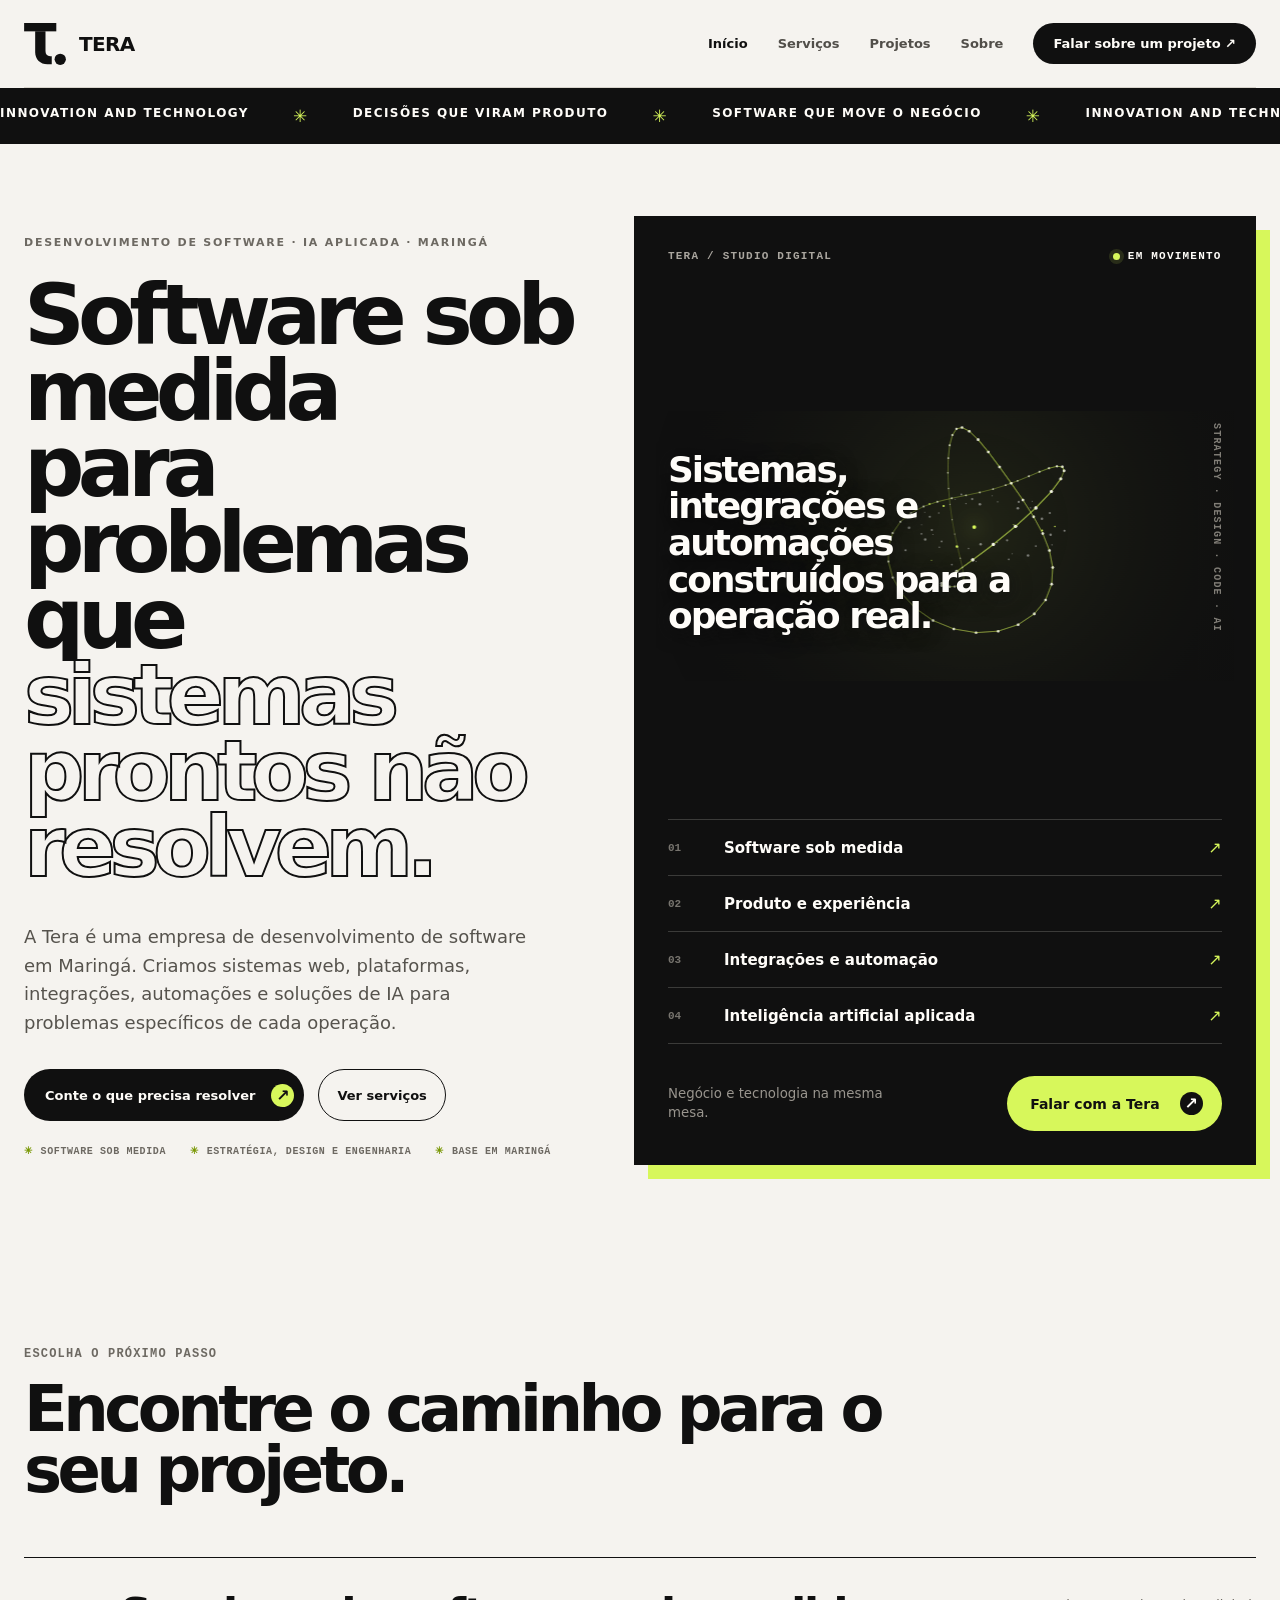
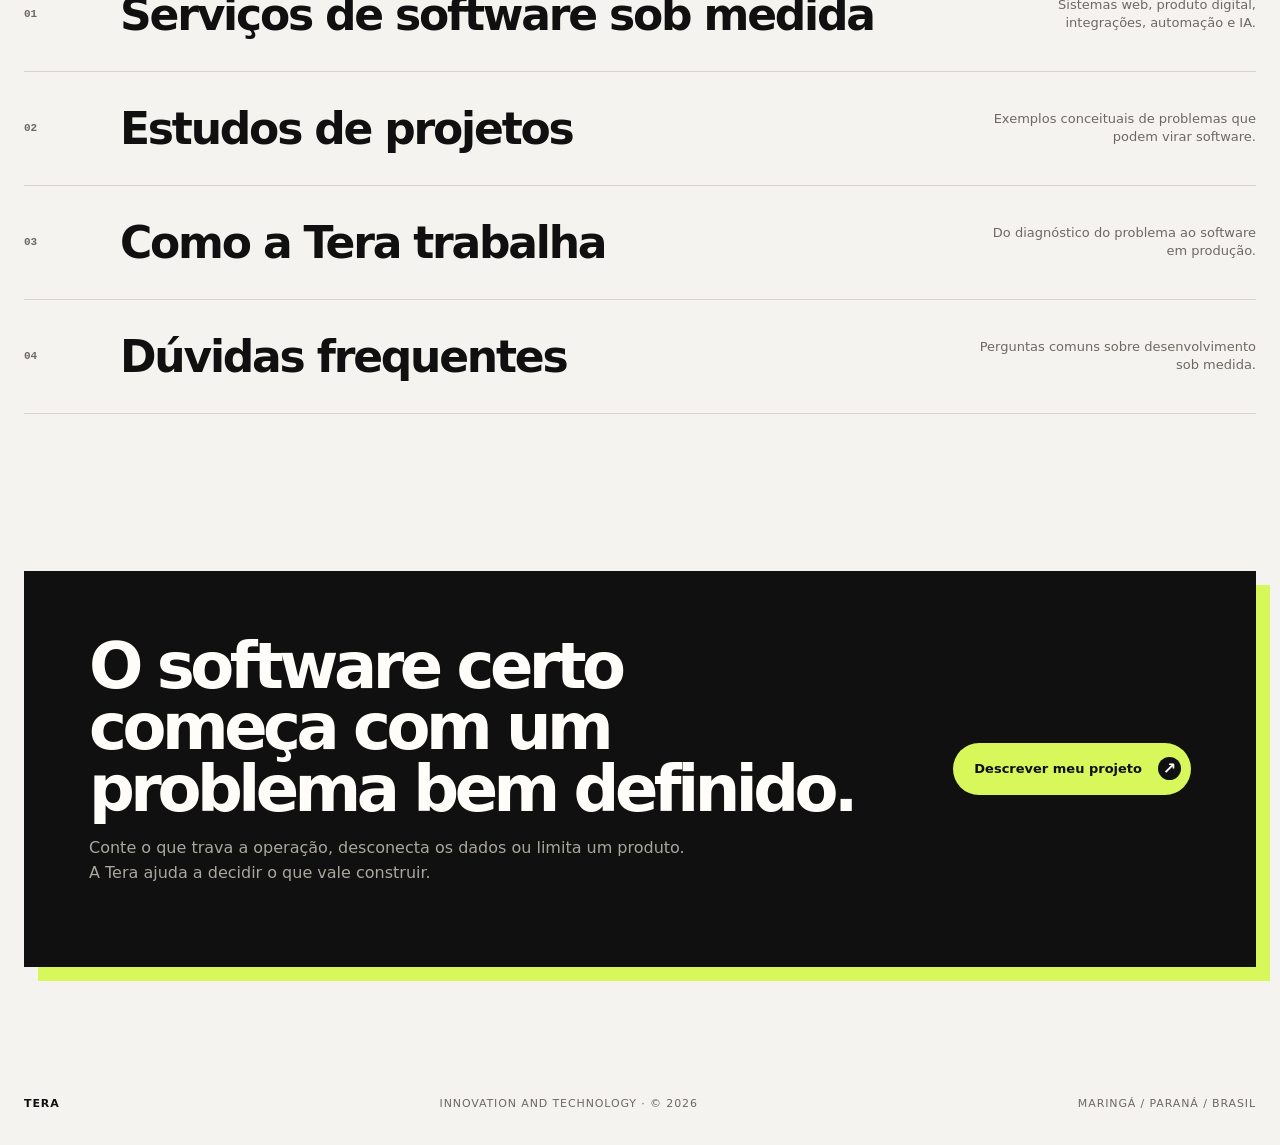
==== commit 092029c6: "Auditoria de SEO: domínio, favicons, H1, sitemap e robots.txt - Corrige todas as referências ao domí" ====
--- a/index.html
+++ b/index.html
@@ -1,6 +1,6 @@
 <!DOCTYPE html>
 
-<html lang="pt-BR"><head><meta charset="utf-8"/><meta content="width=device-width,initial-scale=1" name="viewport"/><meta content="Desenvolvimento de software sob medida, sistemas web, integrações, automação e IA aplicada para empresas. Tera, em Maringá-PR." name="description"/><meta content="#f5f3ef" name="theme-color"/><meta content="Tera | Software sob medida e IA em Maringá" property="og:title"/><meta content="website" property="og:type"/><meta content="https://tera.brugnolo.com.br/" property="og:url"/><link href="https://tera.brugnolo.com.br/" rel="canonical"/><title>Tera | Software sob medida e IA em Maringá</title><link rel="stylesheet" href="assets/css/tera-site.css"><meta content="index, follow, max-image-preview:large" name="robots"/><meta content="Desenvolvimento de software sob medida, sistemas web, integrações, automação e IA aplicada para empresas. Tera, em Maringá-PR." property="og:description"/><meta content="pt_BR" property="og:locale"/><meta content="summary_large_image" name="twitter:card"/><meta content="Tera | Software sob medida e IA em Maringá" name="twitter:title"/><meta content="Desenvolvimento de software sob medida, sistemas web, integrações, automação e IA aplicada para empresas. Tera, em Maringá-PR." name="twitter:description"/><script type="application/ld+json">{"@context":"https://schema.org","@graph":[{"@type":"Organization","@id":"https://tera.brugnolo.com.br/#organization","name":"Tera Innovation and Technology","alternateName":"Tera","url":"https://tera.brugnolo.com.br/","address":{"@type":"PostalAddress","addressLocality":"Maringá","addressRegion":"PR","addressCountry":"BR"},"knowsAbout":["Desenvolvimento de software sob medida","Sistemas web","Produtos digitais","Integração de sistemas","Automação de processos","Inteligência artificial aplicada"]},{"@type":"ProfessionalService","@id":"https://tera.brugnolo.com.br/#business","name":"Tera Innovation and Technology","url":"https://tera.brugnolo.com.br/","description":"Desenvolvimento de software sob medida, sistemas web, integrações, automação e IA aplicada para empresas. Tera, em Maringá-PR.","address":{"@type":"PostalAddress","addressLocality":"Maringá","addressRegion":"PR","addressCountry":"BR"},"serviceType":["Desenvolvimento de software sob medida","Sistemas web e plataformas digitais","Integração de sistemas e APIs","Automação de processos","Soluções de inteligência artificial"]},{"@type":"WebSite","@id":"https://tera.brugnolo.com.br/#website","url":"https://tera.brugnolo.com.br/","name":"Tera Innovation and Technology","inLanguage":"pt-BR","publisher":{"@id":"https://tera.brugnolo.com.br/#organization"}},{"@type":"FAQPage","@id":"https://tera.brugnolo.com.br/#faq","mainEntity":[{"@type":"Question","name":"O que é software sob medida?","acceptedAnswer":{"@type":"Answer","text":"É um sistema desenvolvido para regras, fluxos, integrações e usuários específicos de uma empresa. Diferente de uma ferramenta pronta, o produto é desenhado a partir do processo que precisa funcionar."}},{"@type":"Question","name":"Quando vale a pena desenvolver um sistema próprio?","acceptedAnswer":{"@type":"Answer","text":"Quando o problema é recorrente, gera retrabalho, depende de planilhas ou contornos e não é bem atendido por ferramentas existentes. Antes de desenvolver, avaliamos se construir é realmente a melhor decisão."}},{"@type":"Question","name":"Quanto custa desenvolver um software sob medida?","acceptedAnswer":{"@type":"Answer","text":"O custo depende do escopo, das integrações, das regras de negócio, do nível de segurança e da complexidade técnica. A Tera primeiro entende o contexto e define uma proposta compatível com o que precisa ser validado."}},{"@type":"Question","name":"Quanto tempo leva para desenvolver?","acceptedAnswer":{"@type":"Answer","text":"O prazo varia conforme o problema e o escopo. Organizamos o projeto em etapas verificáveis para colocar uma primeira versão funcional em uso antes de concentrar todo o investimento na solução completa."}},{"@type":"Question","name":"A Tera desenvolve soluções com inteligência artificial?","acceptedAnswer":{"@type":"Answer","text":"Sim, quando a IA é adequada ao processo. Trabalhamos com agentes, copilotos, busca com contexto e automações, considerando qualidade das fontes, critérios de resposta, supervisão e integração com a operação."}},{"@type":"Question","name":"Como começa um projeto com a Tera?","acceptedAnswer":{"@type":"Answer","text":"Começa pela descrição do problema: processo atual, pessoas envolvidas, sistemas existentes e resultado esperado. A partir disso, avaliamos o caminho, as incertezas e o primeiro escopo que vale construir."}}]}]}</script><link rel="stylesheet" href="assets/css/menu.css">
+<html lang="pt-BR"><head><meta charset="utf-8"/><meta content="width=device-width,initial-scale=1" name="viewport"/><meta content="Desenvolvimento de software sob medida, sistemas web, integrações, automação e IA aplicada para empresas. Tera, em Maringá-PR." name="description"/><meta content="#f5f3ef" name="theme-color"/><meta content="Tera | Software sob medida e IA em Maringá" property="og:title"/><meta content="website" property="og:type"/><meta content="https://teralabs.cloud/" property="og:url"/><link href="https://teralabs.cloud/" rel="canonical"/><link rel="icon" href="assets/images/tera_simbolo_oficial_preta.svg" type="image/svg+xml"><link rel="apple-touch-icon" href="assets/images/tera_simbolo_oficial_preta.png"><meta property="og:image" content="https://teralabs.cloud/assets/images/tera_logo_oficial_preview.jpg"/><meta name="twitter:image" content="https://teralabs.cloud/assets/images/tera_logo_oficial_preview.jpg"/><title>Tera | Software sob medida e IA em Maringá</title><link rel="stylesheet" href="assets/css/tera-site.css"><meta content="index, follow, max-image-preview:large" name="robots"/><meta content="Desenvolvimento de software sob medida, sistemas web, integrações, automação e IA aplicada para empresas. Tera, em Maringá-PR." property="og:description"/><meta content="pt_BR" property="og:locale"/><meta content="summary_large_image" name="twitter:card"/><meta content="Tera | Software sob medida e IA em Maringá" name="twitter:title"/><meta content="Desenvolvimento de software sob medida, sistemas web, integrações, automação e IA aplicada para empresas. Tera, em Maringá-PR." name="twitter:description"/><script type="application/ld+json">{"@context":"https://schema.org","@graph":[{"@type":"Organization","@id":"https://teralabs.cloud/#organization","name":"Tera Innovation and Technology","alternateName":"Tera","url":"https://teralabs.cloud/","address":{"@type":"PostalAddress","addressLocality":"Maringá","addressRegion":"PR","addressCountry":"BR"},"knowsAbout":["Desenvolvimento de software sob medida","Sistemas web","Produtos digitais","Integração de sistemas","Automação de processos","Inteligência artificial aplicada"]},{"@type":"ProfessionalService","@id":"https://teralabs.cloud/#business","name":"Tera Innovation and Technology","url":"https://teralabs.cloud/","description":"Desenvolvimento de software sob medida, sistemas web, integrações, automação e IA aplicada para empresas. Tera, em Maringá-PR.","address":{"@type":"PostalAddress","addressLocality":"Maringá","addressRegion":"PR","addressCountry":"BR"},"serviceType":["Desenvolvimento de software sob medida","Sistemas web e plataformas digitais","Integração de sistemas e APIs","Automação de processos","Soluções de inteligência artificial"]},{"@type":"WebSite","@id":"https://teralabs.cloud/#website","url":"https://teralabs.cloud/","name":"Tera Innovation and Technology","inLanguage":"pt-BR","publisher":{"@id":"https://teralabs.cloud/#organization"}},{"@type":"FAQPage","@id":"https://teralabs.cloud/#faq","mainEntity":[{"@type":"Question","name":"O que é software sob medida?","acceptedAnswer":{"@type":"Answer","text":"É um sistema desenvolvido para regras, fluxos, integrações e usuários específicos de uma empresa. Diferente de uma ferramenta pronta, o produto é desenhado a partir do processo que precisa funcionar."}},{"@type":"Question","name":"Quando vale a pena desenvolver um sistema próprio?","acceptedAnswer":{"@type":"Answer","text":"Quando o problema é recorrente, gera retrabalho, depende de planilhas ou contornos e não é bem atendido por ferramentas existentes. Antes de desenvolver, avaliamos se construir é realmente a melhor decisão."}},{"@type":"Question","name":"Quanto custa desenvolver um software sob medida?","acceptedAnswer":{"@type":"Answer","text":"O custo depende do escopo, das integrações, das regras de negócio, do nível de segurança e da complexidade técnica. A Tera primeiro entende o contexto e define uma proposta compatível com o que precisa ser validado."}},{"@type":"Question","name":"Quanto tempo leva para desenvolver?","acceptedAnswer":{"@type":"Answer","text":"O prazo varia conforme o problema e o escopo. Organizamos o projeto em etapas verificáveis para colocar uma primeira versão funcional em uso antes de concentrar todo o investimento na solução completa."}},{"@type":"Question","name":"A Tera desenvolve soluções com inteligência artificial?","acceptedAnswer":{"@type":"Answer","text":"Sim, quando a IA é adequada ao processo. Trabalhamos com agentes, copilotos, busca com contexto e automações, considerando qualidade das fontes, critérios de resposta, supervisão e integração com a operação."}},{"@type":"Question","name":"Como começa um projeto com a Tera?","acceptedAnswer":{"@type":"Answer","text":"Começa pela descrição do problema: processo atual, pessoas envolvidas, sistemas existentes e resultado esperado. A partir disso, avaliamos o caminho, as incertezas e o primeiro escopo que vale construir."}}]}]}</script><link rel="stylesheet" href="assets/css/menu.css">
 <script src="assets/js/menu.js" defer></script>
 </head><body><div aria-hidden="true" class="preloader" id="preloader"><div class="preloader-inner"><svg aria-hidden="true" class="preloader-mark" viewbox="0 0 340 342"><rect fill="currentColor" height="68" width="262" x="0" y="0"></rect><path d="M90 68h84v160c0 28 13 42 38 42h13v66h-35c-58 0-100-41-100-98z" fill="currentColor"></path><circle cx="294" cy="296" fill="currentColor" r="46"></circle></svg><div class="preloader-label">TERA / INICIANDO MOVIMENTO</div></div></div><div aria-hidden="true" class="cursor-aura" id="cursor-aura"></div><div aria-hidden="true" id="scroll-progress"></div><a class="conversion-dock" href="briefing.html" id="conversion-dock"><span>Tem um desafio?</span><span>Monte seu briefing</span><span class="arrow">↗</span></a><a class="skip" href="#conteudo">Pular para o conteúdo</a><div class="wrap"><header><a aria-label="Tera início" class="brand" href="#inicio"><svg aria-label="Símbolo oficial da Tera" class="brand-mark" role="img" viewbox="0 0 340 342"><rect fill="currentColor" height="68" width="262" x="0" y="0"></rect><path d="M90 68h84v160c0 28 13 42 38 42h13v66h-35c-58 0-100-41-100-98z" fill="currentColor"></path><circle cx="294" cy="296" fill="currentColor" r="46"></circle></svg><span class="brand-word">TERA</span></a><nav aria-label="Navegação principal" class="spa-nav"><a data-route="inicio" href="#inicio">Início</a><a data-route="servicos" href="#servicos">Serviços</a><a data-route="projetos" href="#projetos">Projetos</a><a data-route="sobre" href="#sobre">Sobre</a><a class="nav-cta" href="briefing.html">Falar sobre um projeto ↗</a></nav></header></div><main id="conteudo"><div class="site-screen active" data-screen="inicio" id="screen-inicio"><div aria-label="Tera em movimento" class="ticker" id="top"><div class="ticker-track"><span>Innovation and Technology</span><b>✳</b><span>Decisões que viram produto</span><b>✳</b><span>Software que move o negócio</span><b>✳</b><span>Innovation and Technology</span><b>✳</b><span>Decisões que viram produto</span><b>✳</b><span>Software que move o negócio</span><b>✳</b></div></div><div class="wrap"><section aria-labelledby="hero-title" class="hero">
 <div class="hero-main"><div><div class="eyebrow">DESENVOLVIMENTO DE SOFTWARE · IA APLICADA · MARINGÁ</div><h1 id="hero-title"><span class="line-clip"><span>Software sob medida</span></span><span class="line-clip" style="--line-delay:.1s"><span>para problemas que</span></span><em class="line-clip" style="--line-delay:.2s"><span>sistemas prontos não resolvem.</span></em></h1></div><div><p class="lead">A Tera é uma empresa de desenvolvimento de software em Maringá. Criamos sistemas web, plataformas, integrações, automações e soluções de IA para problemas específicos de cada operação.</p><div class="hero-ctas"><a class="primary-cta magnetic" href="briefing.html">Conte o que precisa resolver <span class="arrow">↗</span></a><a class="secondary-cta" href="#servicos">Ver serviços</a></div><div aria-label="Diferenciais" class="trust-line"><span>SOFTWARE SOB MEDIDA</span><span>ESTRATÉGIA, DESIGN E ENGENHARIA</span><span>BASE EM MARINGÁ</span></div></div></div>
@@ -37,7 +37,7 @@
 </section></div><div class="wrap page-close"><div class="conversion-break"><div><b>Seu desafio pede uma solução sob medida?</b><p>Conte o contexto e vamos entender o que realmente vale construir.</p></div><a class="primary-cta" href="briefing.html">Falar com a Tera <span class="arrow">↗</span></a></div></div></div>
 <div class="site-screen" data-screen="projetos" id="screen-projetos"><section aria-labelledby="projetos-title" class="projects-showcase" id="projetos"><div class="wrap"><div class="projects-layout">
 <div class="projects-intro"><div class="section-number">PROJETOS TERA</div><h2 id="projetos-title">Produtos reais e caminhos possíveis para avançar.</h2><p>Conheça produtos em produção da Tera e estudos que mostram como traduzimos um problema operacional em fluxo, interface e arquitetura de software.</p><span class="concept-note">PRODUTOS TERA + ESTUDOS CONCEITUAIS</span></div>
-<div class="project-stack"><article class="project-card"><div class="project-head"><span class="project-kicker">Plataforma Tera</span><span class="project-index">01 / 04</span></div><div aria-hidden="true" class="project-lab"><div class="ops-window"><div class="ops-top"><span>VÉRTICE / TRABALHO</span><span>LIVE SYSTEM</span></div><div class="ops-grid"><div class="ops-nav"><i></i><i></i><i></i><i></i><i></i></div><div class="ops-board"><div class="ops-col"><div class="ops-item"></div><div class="ops-item"></div></div><div class="ops-col"><div class="ops-item"></div><div class="ops-item"></div><div class="ops-item"></div></div><div class="ops-col"><div class="ops-item"></div></div></div></div></div></div><div class="project-copy"><h3>Vértice — gestão de trabalho de ponta a ponta.</h3><p>Uma plataforma para organizar demandas, responsáveis, apontamentos e a visão do trabalho, dando clareza para a equipe avançar.</p><div class="project-tags"><span>Gestão de trabalho</span><span>Kanban</span><span>Produtividade</span></div><a class="project-link magnetic" href="https://vertice.teralabs.cloud" target="_blank" rel="noopener">Conhecer o Vértice <span class="arrow">↗</span></a></div></article><article class="project-card"><div class="project-head"><span class="project-kicker">Ferramenta Tera</span><span class="project-index">02 / 04</span></div><div aria-hidden="true" class="project-lab epub-lab"><div class="epub-book"><span>EPUB</span><i></i><i></i><i></i></div><div class="epub-pages"><span>HTML</span><span>PDF</span><span>DOCX</span></div></div><div class="project-copy"><h3>Conversor de documentos para EPUB.</h3><p>Uma ferramenta prática para transformar HTML, PDF e Word em livros digitais EPUB.</p><div class="project-tags"><span>Aplicação web</span><span>EPUB</span><span>Conversão</span></div><a class="project-link magnetic" href="https://tera.brugnolo.com.br/projetos/epub-converter/" target="_blank" rel="noopener">Abrir conversor <span class="arrow">↗</span></a></div></article><article class="project-card"><div class="project-head"><span class="project-kicker">Inteligência contextual</span><span class="project-index">03 / 04</span></div><div aria-hidden="true" class="project-lab ai-lab"><div class="ai-core"><i class="ai-signal s1"></i><i class="ai-signal s2"></i><i class="ai-signal s3"></i></div></div><div class="project-copy"><h3>Dar contexto à IA antes de pedir uma resposta.</h3><p>Um copiloto conectado às fontes autorizadas da empresa, com busca contextual, critérios de resposta e supervisão humana.</p><div class="project-tags"><span>Agentes de IA</span><span>RAG</span><span>Workflows</span></div></div></article><article class="project-card"><div class="project-head"><span class="project-kicker">Jornada que converte</span><span class="project-index">04 / 04</span></div><div aria-hidden="true" class="project-lab journey-lab"><div class="journey-path"><div class="journey-line"></div><i class="journey-node n1" data-label="DESCOBRIR"></i><i class="journey-node n2" data-label="ENTENDER"></i><i class="journey-node n3" data-label="DECIDIR"></i><i class="journey-node n4" data-label="AGIR"></i></div></div><div class="project-copy"><h3>Transformar uma jornada comercial em produto digital.</h3><p>Uma experiência que organiza informação, qualifica a demanda e conduz cada pessoa até a próxima ação relevante.</p><div class="project-tags"><span>Estratégia</span><span>UX/UI</span><span>Conversão</span></div></div></article><div class="project-cta"><p>Projetos reais e estudos conceituais que mostram como a Tera transforma contexto em produto digital.</p><a class="primary-cta magnetic" href="briefing.html">Construir algo real <span class="arrow">↗</span></a></div></div>
+<div class="project-stack"><article class="project-card"><div class="project-head"><span class="project-kicker">Plataforma Tera</span><span class="project-index">01 / 03</span></div><div aria-hidden="true" class="project-lab"><div class="ops-window"><div class="ops-top"><span>VÉRTICE / TRABALHO</span><span>LIVE SYSTEM</span></div><div class="ops-grid"><div class="ops-nav"><i></i><i></i><i></i><i></i><i></i></div><div class="ops-board"><div class="ops-col"><div class="ops-item"></div><div class="ops-item"></div></div><div class="ops-col"><div class="ops-item"></div><div class="ops-item"></div><div class="ops-item"></div></div><div class="ops-col"><div class="ops-item"></div></div></div></div></div></div><div class="project-copy"><h3>Vértice — gestão de trabalho de ponta a ponta.</h3><p>Uma plataforma para organizar demandas, responsáveis, apontamentos e a visão do trabalho, dando clareza para a equipe avançar.</p><div class="project-tags"><span>Gestão de trabalho</span><span>Kanban</span><span>Produtividade</span></div><a class="project-link magnetic" href="https://vertice.teralabs.cloud" target="_blank" rel="noopener">Conhecer o Vértice <span class="arrow">↗</span></a></div></article><article class="project-card"><div class="project-head"><span class="project-kicker">Inteligência contextual</span><span class="project-index">02 / 03</span></div><div aria-hidden="true" class="project-lab ai-lab"><div class="ai-core"><i class="ai-signal s1"></i><i class="ai-signal s2"></i><i class="ai-signal s3"></i></div></div><div class="project-copy"><h3>Dar contexto à IA antes de pedir uma resposta.</h3><p>Um copiloto conectado às fontes autorizadas da empresa, com busca contextual, critérios de resposta e supervisão humana.</p><div class="project-tags"><span>Agentes de IA</span><span>RAG</span><span>Workflows</span></div></div></article><article class="project-card"><div class="project-head"><span class="project-kicker">Jornada que converte</span><span class="project-index">03 / 03</span></div><div aria-hidden="true" class="project-lab journey-lab"><div class="journey-path"><div class="journey-line"></div><i class="journey-node n1" data-label="DESCOBRIR"></i><i class="journey-node n2" data-label="ENTENDER"></i><i class="journey-node n3" data-label="DECIDIR"></i><i class="journey-node n4" data-label="AGIR"></i></div></div><div class="project-copy"><h3>Transformar uma jornada comercial em produto digital.</h3><p>Uma experiência que organiza informação, qualifica a demanda e conduz cada pessoa até a próxima ação relevante.</p><div class="project-tags"><span>Estratégia</span><span>UX/UI</span><span>Conversão</span></div></div></article><div class="project-cta"><p>Projetos reais e estudos conceituais que mostram como a Tera transforma contexto em produto digital.</p><a class="primary-cta magnetic" href="briefing.html">Construir algo real <span class="arrow">↗</span></a></div></div>
 </div></div></section></div>
 <div class="site-screen" data-screen="sobre" id="screen-sobre"><section aria-labelledby="processo-title" class="process" id="processo"><div class="wrap">
 <div class="section-head"><div><div class="section-number">COMO DESENVOLVEMOS</div><h2 id="processo-title">Do problema definido ao software em produção.</h2></div><p class="intro">Cada etapa reduz uma incerteza: o problema, o escopo, a solução e o que precisa evoluir depois do uso.</p></div>
--- a/assets/css/tera-site.css
+++ b/assets/css/tera-site.css
@@ -20,7 +20,7 @@
     :focus-visible{outline:3px solid #78a800;outline-offset:4px}
     .ticker{background:var(--ink);color:var(--white);overflow:hidden;white-space:nowrap;border-block:1px solid var(--ink)}.ticker-track{display:flex;gap:44px;width:max-content;padding:17px 0;font-size:12px;letter-spacing:.12em;text-transform:uppercase;font-weight:800;animation:move 28s linear infinite}.ticker b{color:var(--acid);font-size:17px}@keyframes move{to{transform:translateX(-50%)}}
     .hero{padding:72px 0 86px;display:grid;grid-template-columns:.95fr 1.05fr;gap:48px;align-items:stretch}.eyebrow{display:flex;align-items:center;gap:10px;color:var(--muted);font-size:11px;letter-spacing:.16em;text-transform:uppercase;font-weight:800}.eyebrow i{display:block;width:7px;height:7px;border-radius:50%;background:var(--acid);border:1px solid var(--ink)}.hero-main{display:flex;flex-direction:column;justify-content:space-between;padding:20px 0 8px}.hero-main h1{max-width:680px;margin:28px 0 38px;font-size:clamp(55px,6.6vw,94px);line-height:.9;letter-spacing:-.08em;font-weight:900}.hero-main h1 em{display:block;font-style:normal;color:transparent;-webkit-text-stroke:2px var(--ink)}.hero-main .lead{max-width:520px;color:#56534d;font-size:18px;line-height:1.58;margin:0}.hero-panel{background:var(--ink);color:var(--white);padding:34px;min-height:590px;display:flex;flex-direction:column;justify-content:space-between;box-shadow:14px 14px 0 var(--acid)}.panel-top{display:flex;justify-content:space-between;gap:20px;align-items:center;font:700 11px ui-monospace,SFMono-Regular,monospace;letter-spacing:.11em;color:#aaa69f}.status{display:inline-flex;align-items:center;gap:8px;color:var(--white)}.status:before{content:"";width:7px;height:7px;background:var(--acid);border-radius:50%;box-shadow:0 0 0 4px rgba(215,247,91,.13)}.panel-statement{font-size:clamp(31px,3.4vw,49px);line-height:1.02;letter-spacing:-.06em;font-weight:800;max-width:520px;margin:60px 0}.panel-list{border-top:1px solid #3b3b39}.panel-item{display:grid;grid-template-columns:42px 1fr auto;align-items:center;gap:14px;padding:18px 0;border-bottom:1px solid #3b3b39}.panel-item span:first-child{font:700 11px ui-monospace,SFMono-Regular,monospace;color:#77746e}.panel-item b{font-size:15px}.panel-item i{font-style:normal;color:var(--acid)}.hero-action{display:flex;align-items:center;justify-content:space-between;gap:20px;margin-top:32px}.hero-action small{max-width:220px;color:#99958e;line-height:1.4}.button{display:inline-flex;align-items:center;gap:20px;font-size:14px;font-weight:800;padding:16px 19px 16px 23px}.hero-panel .button{background:var(--acid);color:var(--ink)}.hero-panel .button:hover{background:#e5ff82}.arrow{width:23px;height:23px;display:grid;place-items:center;border-radius:50%;background:var(--acid);color:var(--ink);font-size:16px}.hero-panel .arrow{background:var(--ink);color:var(--white)}
-    section{padding:112px 0}.section-head{display:flex;justify-content:space-between;gap:40px;align-items:start;margin-bottom:48px}.section-number{color:var(--muted);font:700 12px ui-monospace,SFMono-Regular,monospace;letter-spacing:.1em;margin-bottom:18px}h2{font-size:clamp(38px,5vw,65px);line-height:.96;letter-spacing:-.07em;max-width:760px;margin:0}.intro{max-width:310px;color:var(--muted);line-height:1.55;font-size:15px;margin:0}
+    section{padding:112px 0}.section-head{display:flex;justify-content:space-between;gap:40px;align-items:start;margin-bottom:48px}.section-number{color:var(--muted);font:700 12px ui-monospace,SFMono-Regular,monospace;letter-spacing:.1em;margin-bottom:18px}h1,h2{font-size:clamp(38px,5vw,65px);line-height:.96;letter-spacing:-.07em;max-width:760px;margin:0}.intro{max-width:310px;color:var(--muted);line-height:1.55;font-size:15px;margin:0}
     .service-grid{display:grid;grid-template-columns:repeat(2,1fr);gap:1px;background:var(--line);box-shadow:0 0 0 1px var(--line);perspective:1200px}.service{position:relative;overflow:hidden;min-height:300px;background:var(--paper);padding:30px;display:flex;flex-direction:column;justify-content:space-between;transform-style:preserve-3d;will-change:transform;transition:transform .18s ease,background .25s ease,color .25s ease,box-shadow .25s ease}.service:after{content:"";position:absolute;inset:-40%;background:radial-gradient(circle at var(--mx,50%) var(--my,50%),rgba(215,247,91,.28),transparent 34%);opacity:0;transition:opacity .25s;pointer-events:none}.service:hover{background:var(--ink);color:var(--white);box-shadow:0 24px 50px rgba(0,0,0,.16);z-index:2}.service:hover:after{opacity:1}.service>div{position:relative;z-index:1;transform:translateZ(22px)}.service .num{color:var(--muted);font:700 12px ui-monospace,SFMono-Regular,monospace}.service h3{font-size:30px;line-height:1;letter-spacing:-.055em;margin:0 0 13px}.service p{color:var(--muted);line-height:1.5;font-size:15px;max-width:430px;margin:0}.service:hover p{color:#bbb7b0}.service ul{list-style:none;padding:0;margin:22px 0 0;display:flex;flex-wrap:wrap;gap:7px}.service li{font-size:11px;text-transform:uppercase;letter-spacing:.06em;border:1px solid currentColor;border-radius:999px;padding:7px 10px;opacity:.72}
     .outcomes{border-top:1px solid var(--line)}.outcome-list{border-top:1px solid var(--ink)}.outcome{display:grid;grid-template-columns:80px .7fr 1fr;gap:34px;align-items:start;padding:31px 0;border-bottom:1px solid var(--line)}.outcome span{font:700 12px ui-monospace,SFMono-Regular,monospace;color:var(--muted)}.outcome h3{font-size:24px;letter-spacing:-.04em;margin:0}.outcome p{font-size:15px;line-height:1.55;color:var(--muted);margin:0;max-width:570px}
     .process{background:var(--white)}.process-grid{display:grid;grid-template-columns:repeat(4,1fr);margin-top:58px;border-top:1px solid var(--ink)}.step{padding:28px 28px 5px 0;min-height:250px;border-right:1px solid var(--line);margin-right:28px}.step:last-child{border-right:0;margin-right:0}.step .step-num{font:700 12px ui-monospace,SFMono-Regular,monospace;color:var(--muted)}.step h3{font-size:23px;letter-spacing:-.04em;margin:65px 0 12px}.step p{color:var(--muted);font-size:14px;line-height:1.5;margin:0}
@@ -29,7 +29,7 @@
     .faq-grid{display:grid;grid-template-columns:.65fr 1.35fr;gap:80px}.faq-list{border-top:1px solid var(--ink)}details{border-bottom:1px solid var(--line)}summary{list-style:none;cursor:pointer;font-size:20px;font-weight:750;letter-spacing:-.03em;padding:25px 50px 25px 0;position:relative}summary::-webkit-details-marker{display:none}summary:after{content:"+";position:absolute;right:4px;top:21px;font-size:28px;font-weight:400}details[open] summary:after{content:"−"}details p{margin:-5px 60px 26px 0;color:var(--muted);font-size:15px;line-height:1.6;max-width:680px}
     .contact{padding-bottom:96px}.contact-box{display:grid;grid-template-columns:.78fr 1.22fr;gap:72px;align-items:start;border-bottom:1px solid var(--line);padding-bottom:82px}.contact h2{max-width:590px}.contact-intro{color:var(--muted);line-height:1.58;font-size:15px;max-width:390px;margin:25px 0 0}.contact-form{background:var(--white);padding:32px;box-shadow:0 0 0 1px rgba(0,0,0,.09),0 18px 50px rgba(0,0,0,.06)}.form-grid{display:grid;grid-template-columns:1fr 1fr;gap:24px 20px}.field{display:flex;flex-direction:column;gap:9px}.field.full{grid-column:1/-1}.field label{font:750 11px ui-monospace,SFMono-Regular,monospace;letter-spacing:.09em;text-transform:uppercase;color:var(--muted)}.field input,.field select,.field textarea{width:100%;border:0;border-bottom:1px solid #bdb9b1;border-radius:0;background:transparent;color:var(--ink);font:inherit;font-size:16px;font-weight:500;line-height:1.4;padding:7px 0 12px;outline:0;transition:border-color .2s,box-shadow .2s}.field input::placeholder,.field textarea::placeholder{color:#aaa69f}.field select{cursor:pointer}.field textarea{min-height:112px;resize:vertical}.field input:focus,.field select:focus,.field textarea:focus{border-color:var(--ink);box-shadow:0 1px 0 var(--ink)}.form-footer{display:flex;justify-content:space-between;align-items:center;gap:24px;margin-top:28px}.form-footer small{max-width:270px;color:var(--muted);font-size:11px;line-height:1.45}.submit-button{display:inline-flex;align-items:center;justify-content:center;gap:18px;border:0;border-radius:999px;background:var(--ink);color:var(--white);padding:15px 17px 15px 22px;font-weight:800;cursor:pointer;white-space:nowrap;transition:transform .2s,background .2s,opacity .2s}.submit-button:hover{transform:translateY(-2px);background:#292929}.submit-button:disabled{cursor:wait;opacity:.58;transform:none}.submit-button .arrow{background:var(--acid)}.form-status{grid-column:1/-1;margin:0;color:#496500;font-size:13px;min-height:18px}.form-status.error{color:#a12c20}.honeypot{position:absolute!important;left:-9999px!important;width:1px!important;height:1px!important;opacity:0!important;pointer-events:none!important}footer{display:flex;justify-content:space-between;align-items:center;color:var(--muted);font-size:11px;letter-spacing:.08em;text-transform:uppercase;padding:25px 0 36px}.footer-brand{color:var(--ink);font-weight:900}
     #scroll-progress{position:fixed;left:0;top:0;height:3px;width:100%;z-index:999;transform:scaleX(0);transform-origin:left;background:var(--acid);mix-blend-mode:difference;pointer-events:none}.hero-panel{position:relative;overflow:hidden;transform-style:preserve-3d;will-change:transform;transition:transform .14s ease-out,box-shadow .14s ease-out}.hero-panel>*:not(.orbital-stage){position:relative;z-index:2;transform:translateZ(28px)}.orbital-stage{position:relative;z-index:1;height:270px;margin:18px -12px 8px;overflow:hidden;transform:translateZ(12px)}#tera-orbit{position:absolute;inset:0;width:100%;height:100%;display:block}.orbit-caption{position:absolute;left:12px;bottom:10px;width:min(390px,82%);font-size:clamp(25px,2.8vw,41px);line-height:1.02;letter-spacing:-.055em;font-weight:800;text-shadow:0 3px 20px #101010}.orbit-axis{position:absolute;right:12px;top:12px;color:#817e77;font:700 10px ui-monospace,SFMono-Regular,monospace;letter-spacing:.12em;writing-mode:vertical-rl}.motion-ready .reveal{opacity:0;transform:translateY(46px) scale(.985);transition:opacity .8s cubic-bezier(.2,.7,.2,1),transform .8s cubic-bezier(.2,.7,.2,1)}.motion-ready .reveal.in-view{opacity:1;transform:none}.motion-ready .reveal[data-delay="1"]{transition-delay:.08s}.motion-ready .reveal[data-delay="2"]{transition-delay:.16s}.motion-ready .reveal[data-delay="3"]{transition-delay:.24s}.hero-main{animation:hero-in .9s .08s both cubic-bezier(.2,.75,.2,1)}.hero-panel{animation:panel-in 1s .18s both cubic-bezier(.2,.75,.2,1)}.brand-mark{transition:transform .6s cubic-bezier(.2,.8,.2,1)}.brand:hover .brand-mark{transform:rotateY(180deg)}nav a:not(.nav-cta){position:relative}nav a:not(.nav-cta):after{content:"";position:absolute;left:0;right:0;bottom:-7px;height:1px;background:currentColor;transform:scaleX(0);transform-origin:right;transition:transform .3s ease}nav a:not(.nav-cta):hover:after{transform:scaleX(1);transform-origin:left}.outcome{transition:padding .3s ease,background .3s ease}.outcome:hover{padding-left:18px;padding-right:18px;background:rgba(255,255,255,.45)}.cap{transition:padding .3s ease,background .3s ease}.cap:hover{padding-left:15px;padding-right:15px;background:var(--acid)}@keyframes hero-in{from{opacity:0;transform:translateX(-42px)}to{opacity:1;transform:none}}@keyframes panel-in{from{opacity:0;transform:perspective(1000px) rotateY(-8deg) translateX(55px)}to{opacity:1;transform:perspective(1000px) rotateY(0) translateX(0)}}@keyframes breathe{50%{transform:scale(1.18);opacity:.72}}@keyframes word-float{50%{transform:translateY(-5px)}}
-    .projects-showcase{position:relative;overflow:hidden;background:var(--ink);color:var(--white);padding:125px 0}.projects-showcase:before{content:"";position:absolute;inset:0;background-image:linear-gradient(rgba(255,255,255,.022) 1px,transparent 1px),linear-gradient(90deg,rgba(255,255,255,.022) 1px,transparent 1px);background-size:48px 48px}.projects-layout{position:relative;z-index:1;display:grid;grid-template-columns:.7fr 1.3fr;gap:82px;align-items:start}.projects-intro{position:sticky;top:36px}.projects-intro h2{margin-bottom:27px}.projects-intro p{max-width:410px;color:#aaa69f;font-size:15px;line-height:1.65}.concept-note{display:inline-flex;align-items:center;gap:10px;margin-top:26px;padding:10px 13px;border:1px solid #44433f;border-radius:999px;color:#bbb7b0;font:750 10px ui-monospace,SFMono-Regular,monospace;letter-spacing:.08em;text-transform:uppercase}.concept-note i{width:7px;height:7px;border-radius:50%;background:var(--acid);box-shadow:0 0 0 4px rgba(215,247,91,.1)}.project-stack{display:grid;gap:24px}.project-card{position:relative;overflow:hidden;min-height:560px;padding:34px;background:#1b1b1a;border:1px solid #363633;display:flex;flex-direction:column;justify-content:space-between;transform-style:preserve-3d;transition:transform .24s ease,border-color .24s ease}.project-card:hover{border-color:#77746e}.project-card:nth-child(2),.project-card:nth-child(5){background:#e8e5de;color:var(--ink);border-color:#e8e5de}.project-card:nth-child(3){background:var(--acid);color:var(--ink);border-color:var(--acid)}.project-head{position:relative;z-index:3;display:flex;justify-content:space-between;gap:30px;align-items:start}.project-kicker{font:800 10px ui-monospace,SFMono-Regular,monospace;letter-spacing:.12em;text-transform:uppercase;color:#aaa69f}.project-card:nth-child(2) .project-kicker,.project-card:nth-child(3) .project-kicker,.project-card:nth-child(5) .project-kicker{color:#67645e}.project-index{font:900 12px ui-monospace,SFMono-Regular,monospace}.project-copy{position:relative;z-index:3;max-width:610px}.project-copy h3{font-size:clamp(35px,4vw,58px);line-height:.94;letter-spacing:-.065em;margin:0 0 18px}.project-copy p{max-width:500px;margin:0;color:#aaa69f;font-size:15px;line-height:1.6}.project-card:nth-child(2) .project-copy p,.project-card:nth-child(3) .project-copy p,.project-card:nth-child(5) .project-copy p{color:#5e5b55}.project-tags{display:flex;flex-wrap:wrap;gap:7px;margin-top:22px}.project-tags span{padding:7px 10px;border:1px solid currentColor;border-radius:999px;font-size:10px;font-weight:800;letter-spacing:.06em;text-transform:uppercase;opacity:.7}.project-lab{position:absolute;z-index:1;right:-4%;top:16%;width:62%;height:55%;transform:perspective(900px) rotateY(var(--py,-8deg)) rotateX(var(--px,5deg)) translate3d(var(--tx,0),var(--ty,0),0);transition:transform .2s ease-out}.ops-window{position:absolute;inset:0;background:#111;border:1px solid #4a4944;box-shadow:18px 25px 70px rgba(0,0,0,.4);padding:19px;transform:rotate(-3deg)}.ops-top{display:flex;justify-content:space-between;color:#89867f;font:700 8px ui-monospace,monospace;letter-spacing:.1em}.ops-grid{display:grid;grid-template-columns:.42fr 1fr;gap:12px;margin-top:18px;height:calc(100% - 36px)}.ops-nav{border-right:1px solid #353532;display:grid;align-content:start;gap:9px;padding-right:12px}.ops-nav i{height:7px;background:#343431;border-radius:9px}.ops-nav i:first-child{background:var(--acid)}.ops-board{display:grid;grid-template-columns:repeat(3,1fr);gap:8px}.ops-col{background:#1d1d1b;padding:8px;display:grid;align-content:start;gap:7px}.ops-col:before{content:"";height:5px;width:45%;background:#585650;border-radius:5px}.ops-item{height:30px;border:1px solid #3d3c38;background:#282825;animation:ops-pulse 3s ease-in-out infinite}.ops-col:nth-child(2) .ops-item{animation-delay:.5s}.ops-col:nth-child(3) .ops-item{animation-delay:1s}.ai-lab{display:grid;place-items:center}.ai-core{position:relative;width:230px;aspect-ratio:1;border:1px solid rgba(0,0,0,.24);border-radius:50%;animation:core-turn 12s linear infinite}.ai-core:before,.ai-core:after{content:"";position:absolute;inset:16%;border:1px solid rgba(0,0,0,.28);border-radius:50%;transform:rotateX(67deg)}.ai-core:after{inset:30%;background:var(--ink);border:0;box-shadow:0 0 45px rgba(16,16,16,.32);animation:core-breathe 3s ease-in-out infinite}.ai-signal{position:absolute;height:1px;background:var(--ink);transform-origin:left;opacity:.45;animation:signal 2.8s ease-in-out infinite}.ai-signal.s1{--signal-rotate:8deg;width:140px;left:-90px;top:34%;transform:rotate(8deg)}.ai-signal.s2{--signal-rotate:187deg;width:120px;right:-92px;top:61%;transform:rotate(187deg);animation-delay:.5s}.ai-signal.s3{--signal-rotate:-18deg;width:95px;left:-55px;bottom:10%;transform:rotate(-18deg);animation-delay:1s}.journey-lab{display:grid;place-items:center}.journey-path{position:relative;width:90%;height:75%}.journey-line{position:absolute;left:5%;right:5%;top:50%;height:1px;background:rgba(0,0,0,.32)}.journey-line:after{content:"";position:absolute;left:0;top:-1px;width:35%;height:3px;background:var(--ink);animation:path-grow 3.8s ease-in-out infinite}.journey-node{position:absolute;top:calc(50% - 12px);width:24px;height:24px;border:1px solid var(--ink);border-radius:50%;background:var(--acid)}.journey-node:after{content:attr(data-label);position:absolute;top:36px;left:50%;transform:translateX(-50%);white-space:nowrap;font:800 8px ui-monospace,monospace;letter-spacing:.08em}.journey-node.n1{left:5%}.journey-node.n2{left:35%}.journey-node.n3{left:65%}.journey-node.n4{right:5%;background:var(--ink);box-shadow:0 0 0 9px rgba(0,0,0,.08)}.project-cta{display:flex;align-items:center;justify-content:space-between;gap:32px;margin-top:36px;padding-top:28px;border-top:1px solid #3c3c39}.project-cta p{margin:0;color:#aaa69f;max-width:510px;line-height:1.5}.project-cta .primary-cta{background:var(--acid);color:var(--ink);white-space:nowrap}.project-cta .arrow{background:var(--ink);color:var(--white)}.project-link{display:inline-flex;align-items:center;gap:11px;margin-top:22px;color:inherit;font:850 12px ui-monospace,SFMono-Regular,monospace;letter-spacing:.06em;text-transform:uppercase}.project-link .arrow{display:grid;place-items:center;width:25px;height:25px;border-radius:50%;background:var(--acid);color:var(--ink);font-size:15px}.project-card:nth-child(2) .project-link .arrow,.project-card:nth-child(3) .project-link .arrow,.project-card:nth-child(5) .project-link .arrow{background:var(--ink);color:var(--white)}.epub-lab{display:grid;place-items:center}.epub-book{position:relative;width:180px;height:238px;padding:28px 22px;background:var(--ink);color:var(--white);box-shadow:16px 23px 48px rgba(0,0,0,.22);transform:rotate(-8deg);font:900 28px ui-monospace,monospace;letter-spacing:-.08em}.epub-book:before{content:"DIGITAL EDITION";position:absolute;left:22px;bottom:22px;font:800 8px ui-monospace,monospace;letter-spacing:.12em}.epub-book i{display:block;height:1px;background:var(--acid);margin-top:15px}.epub-pages{position:absolute;right:-32px;bottom:14px;display:grid;gap:7px;transform:rotate(8deg)}.epub-pages span{display:block;width:91px;padding:10px;background:#f5f3ef;border:1px solid #bdb9b1;color:var(--ink);font:800 9px ui-monospace,monospace;letter-spacing:.08em}@keyframes ops-pulse{50%{border-color:var(--acid);transform:translateY(-2px)}}@keyframes core-turn{to{transform:rotate(360deg)}}@keyframes core-breathe{50%{transform:scale(1.18);box-shadow:0 0 65px rgba(16,16,16,.42)}}@keyframes signal{50%{opacity:.12;transform:scaleX(.65) rotate(var(--signal-rotate,0deg))}}@keyframes path-grow{50%{width:100%}}
+    .projects-showcase{position:relative;overflow:hidden;background:var(--ink);color:var(--white);padding:125px 0}.projects-showcase:before{content:"";position:absolute;inset:0;background-image:linear-gradient(rgba(255,255,255,.022) 1px,transparent 1px),linear-gradient(90deg,rgba(255,255,255,.022) 1px,transparent 1px);background-size:48px 48px}.projects-layout{position:relative;z-index:1;display:grid;grid-template-columns:.7fr 1.3fr;gap:82px;align-items:start}.projects-intro{position:sticky;top:36px}.projects-intro h2{margin-bottom:27px}.projects-intro p{max-width:410px;color:#aaa69f;font-size:15px;line-height:1.65}.concept-note{display:inline-flex;align-items:center;gap:10px;margin-top:26px;padding:10px 13px;border:1px solid #44433f;border-radius:999px;color:#bbb7b0;font:750 10px ui-monospace,SFMono-Regular,monospace;letter-spacing:.08em;text-transform:uppercase}.concept-note i{width:7px;height:7px;border-radius:50%;background:var(--acid);box-shadow:0 0 0 4px rgba(215,247,91,.1)}.project-stack{display:grid;gap:24px}.project-card{position:relative;overflow:hidden;min-height:560px;padding:34px;background:#1b1b1a;border:1px solid #363633;display:flex;flex-direction:column;justify-content:space-between;transform-style:preserve-3d;transition:transform .24s ease,border-color .24s ease}.project-card:hover{border-color:#77746e}.project-card:nth-child(5){background:#e8e5de;color:var(--ink);border-color:#e8e5de}.project-card:nth-child(2){background:var(--acid);color:var(--ink);border-color:var(--acid)}.project-head{position:relative;z-index:3;display:flex;justify-content:space-between;gap:30px;align-items:start}.project-kicker{font:800 10px ui-monospace,SFMono-Regular,monospace;letter-spacing:.12em;text-transform:uppercase;color:#aaa69f}.project-card:nth-child(2) .project-kicker,.project-card:nth-child(5) .project-kicker{color:#67645e}.project-index{font:900 12px ui-monospace,SFMono-Regular,monospace}.project-copy{position:relative;z-index:3;max-width:610px}.project-copy h3{font-size:clamp(35px,4vw,58px);line-height:.94;letter-spacing:-.065em;margin:0 0 18px}.project-copy p{max-width:500px;margin:0;color:#aaa69f;font-size:15px;line-height:1.6}.project-card:nth-child(2) .project-copy p,.project-card:nth-child(5) .project-copy p{color:#5e5b55}.project-tags{display:flex;flex-wrap:wrap;gap:7px;margin-top:22px}.project-tags span{padding:7px 10px;border:1px solid currentColor;border-radius:999px;font-size:10px;font-weight:800;letter-spacing:.06em;text-transform:uppercase;opacity:.7}.project-lab{position:absolute;z-index:1;right:-4%;top:16%;width:62%;height:55%;transform:perspective(900px) rotateY(var(--py,-8deg)) rotateX(var(--px,5deg)) translate3d(var(--tx,0),var(--ty,0),0);transition:transform .2s ease-out}.ops-window{position:absolute;inset:0;background:#111;border:1px solid #4a4944;box-shadow:18px 25px 70px rgba(0,0,0,.4);padding:19px;transform:rotate(-3deg)}.ops-top{display:flex;justify-content:space-between;color:#89867f;font:700 8px ui-monospace,monospace;letter-spacing:.1em}.ops-grid{display:grid;grid-template-columns:.42fr 1fr;gap:12px;margin-top:18px;height:calc(100% - 36px)}.ops-nav{border-right:1px solid #353532;display:grid;align-content:start;gap:9px;padding-right:12px}.ops-nav i{height:7px;background:#343431;border-radius:9px}.ops-nav i:first-child{background:var(--acid)}.ops-board{display:grid;grid-template-columns:repeat(3,1fr);gap:8px}.ops-col{background:#1d1d1b;padding:8px;display:grid;align-content:start;gap:7px}.ops-col:before{content:"";height:5px;width:45%;background:#585650;border-radius:5px}.ops-item{height:30px;border:1px solid #3d3c38;background:#282825;animation:ops-pulse 3s ease-in-out infinite}.ops-col:nth-child(2) .ops-item{animation-delay:.5s}.ops-col:nth-child(3) .ops-item{animation-delay:1s}.ai-lab{display:grid;place-items:center}.ai-core{position:relative;width:230px;aspect-ratio:1;border:1px solid rgba(0,0,0,.24);border-radius:50%;animation:core-turn 12s linear infinite}.ai-core:before,.ai-core:after{content:"";position:absolute;inset:16%;border:1px solid rgba(0,0,0,.28);border-radius:50%;transform:rotateX(67deg)}.ai-core:after{inset:30%;background:var(--ink);border:0;box-shadow:0 0 45px rgba(16,16,16,.32);animation:core-breathe 3s ease-in-out infinite}.ai-signal{position:absolute;height:1px;background:var(--ink);transform-origin:left;opacity:.45;animation:signal 2.8s ease-in-out infinite}.ai-signal.s1{--signal-rotate:8deg;width:140px;left:-90px;top:34%;transform:rotate(8deg)}.ai-signal.s2{--signal-rotate:187deg;width:120px;right:-92px;top:61%;transform:rotate(187deg);animation-delay:.5s}.ai-signal.s3{--signal-rotate:-18deg;width:95px;left:-55px;bottom:10%;transform:rotate(-18deg);animation-delay:1s}.journey-lab{display:grid;place-items:center}.journey-path{position:relative;width:90%;height:75%}.journey-line{position:absolute;left:5%;right:5%;top:50%;height:1px;background:rgba(0,0,0,.32)}.journey-line:after{content:"";position:absolute;left:0;top:-1px;width:35%;height:3px;background:var(--ink);animation:path-grow 3.8s ease-in-out infinite}.journey-node{position:absolute;top:calc(50% - 12px);width:24px;height:24px;border:1px solid var(--ink);border-radius:50%;background:var(--acid)}.journey-node:after{content:attr(data-label);position:absolute;top:36px;left:50%;transform:translateX(-50%);white-space:nowrap;font:800 8px ui-monospace,monospace;letter-spacing:.08em}.journey-node.n1{left:5%}.journey-node.n2{left:35%}.journey-node.n3{left:65%}.journey-node.n4{right:5%;background:var(--ink);box-shadow:0 0 0 9px rgba(0,0,0,.08)}.project-cta{display:flex;align-items:center;justify-content:space-between;gap:32px;margin-top:36px;padding-top:28px;border-top:1px solid #3c3c39}.project-cta p{margin:0;color:#aaa69f;max-width:510px;line-height:1.5}.project-cta .primary-cta{background:var(--acid);color:var(--ink);white-space:nowrap}.project-cta .arrow{background:var(--ink);color:var(--white)}.project-link{display:inline-flex;align-items:center;gap:11px;margin-top:22px;color:inherit;font:850 12px ui-monospace,SFMono-Regular,monospace;letter-spacing:.06em;text-transform:uppercase}.project-link .arrow{display:grid;place-items:center;width:25px;height:25px;border-radius:50%;background:var(--acid);color:var(--ink);font-size:15px}.project-card:nth-child(2) .project-link .arrow,.project-card:nth-child(5) .project-link .arrow{background:var(--ink);color:var(--white)}.epub-lab{display:grid;place-items:center}.epub-book{position:relative;width:180px;height:238px;padding:28px 22px;background:var(--ink);color:var(--white);box-shadow:16px 23px 48px rgba(0,0,0,.22);transform:rotate(-8deg);font:900 28px ui-monospace,monospace;letter-spacing:-.08em}.epub-book:before{content:"DIGITAL EDITION";position:absolute;left:22px;bottom:22px;font:800 8px ui-monospace,monospace;letter-spacing:.12em}.epub-book i{display:block;height:1px;background:var(--acid);margin-top:15px}.epub-pages{position:absolute;right:-32px;bottom:14px;display:grid;gap:7px;transform:rotate(8deg)}.epub-pages span{display:block;width:91px;padding:10px;background:#f5f3ef;border:1px solid #bdb9b1;color:var(--ink);font:800 9px ui-monospace,monospace;letter-spacing:.08em}@keyframes ops-pulse{50%{border-color:var(--acid);transform:translateY(-2px)}}@keyframes core-turn{to{transform:rotate(360deg)}}@keyframes core-breathe{50%{transform:scale(1.18);box-shadow:0 0 65px rgba(16,16,16,.42)}}@keyframes signal{50%{opacity:.12;transform:scaleX(.65) rotate(var(--signal-rotate,0deg))}}@keyframes path-grow{50%{width:100%}}
     .preloader{position:fixed;inset:0;z-index:2000;display:grid;place-items:center;background:var(--ink);color:var(--white);transition:opacity .65s cubic-bezier(.2,.75,.2,1),visibility .65s}.preloader.done{opacity:0;visibility:hidden}.preloader-inner{display:grid;justify-items:center;gap:22px}.preloader-mark{width:82px;height:82px;color:var(--white);animation:intro-spin 1.2s cubic-bezier(.2,.8,.2,1) both}.preloader-mark circle{fill:var(--acid)}.preloader-label{font:800 10px ui-monospace,SFMono-Regular,monospace;letter-spacing:.22em;color:#aaa69f}.cursor-aura{position:fixed;left:0;top:0;width:280px;height:280px;border-radius:50%;pointer-events:none;z-index:0;opacity:0;background:radial-gradient(circle,rgba(215,247,91,.16),rgba(215,247,91,0) 68%);transform:translate3d(-50%,-50%,0);transition:opacity .3s;mix-blend-mode:multiply}.cursor-aura.active{opacity:1}.conversion-dock{position:fixed;right:24px;bottom:24px;z-index:120;display:flex;align-items:center;gap:15px;padding:11px 12px 11px 18px;border:1px solid rgba(255,255,255,.15);border-radius:999px;background:rgba(24,24,23,.94);color:var(--white);font-size:12px;font-weight:800;box-shadow:0 18px 55px rgba(0,0,0,.24);backdrop-filter:blur(14px);transform:translateY(30px);opacity:0;pointer-events:none;transition:transform .4s cubic-bezier(.2,.8,.2,1),opacity .4s}.conversion-dock.visible{transform:none;opacity:1;pointer-events:auto}.conversion-dock .arrow{background:var(--acid)}.line-clip{display:block;overflow:hidden;padding-bottom:.05em;margin-bottom:-.05em}.line-clip>span{display:block;transform:translateY(115%) rotate(2deg);animation:line-rise .9s var(--line-delay,0s) cubic-bezier(.16,1,.3,1) forwards}.hero-ctas{display:flex;align-items:center;gap:14px;margin-top:32px}.primary-cta,.secondary-cta{min-height:52px;display:inline-flex;align-items:center;justify-content:center;gap:16px;border-radius:999px;font-weight:850;font-size:13px;padding:9px 10px 9px 21px}.primary-cta{background:var(--ink);color:var(--white)}.primary-cta .arrow{background:var(--acid)}.secondary-cta{padding:9px 18px;border:1px solid var(--ink)}.trust-line{display:flex;flex-wrap:wrap;gap:11px 24px;margin-top:24px;color:var(--muted);font:750 10px ui-monospace,SFMono-Regular,monospace;letter-spacing:.06em;text-transform:uppercase}.trust-line span:before{content:"✳";color:#779600;margin-right:8px}.conversion-break{display:grid;grid-template-columns:1.25fr .75fr;align-items:center;gap:40px;background:var(--white);padding:38px 42px;margin-top:65px;border:1px solid var(--line);box-shadow:12px 12px 0 var(--acid)}.conversion-break b{font-size:clamp(24px,3vw,40px);line-height:1;letter-spacing:-.045em}.conversion-break p{margin:10px 0 0;color:var(--muted);font-size:14px;line-height:1.5}.conversion-break .primary-cta{justify-self:end}.origin{position:relative;overflow:hidden;background:var(--acid);color:var(--ink);padding:0}.origin-grid{display:grid;grid-template-columns:.78fr 1.22fr;min-height:640px}.origin-copy{position:relative;z-index:2;padding:110px 50px 110px 0;display:flex;flex-direction:column;justify-content:space-between}.origin-copy h2{max-width:650px}.origin-copy p{max-width:520px;font-size:17px;line-height:1.65}.origin-visual{position:relative;border-left:1px solid rgba(0,0,0,.22);overflow:hidden;display:grid;place-items:center;perspective:900px}.origin-mark{position:relative;width:min(390px,70%);aspect-ratio:1;transform-style:preserve-3d;animation:origin-float 6s ease-in-out infinite}.origin-symbol{position:absolute;inset:12%;width:76%;height:76%;color:var(--ink);transform:translateZ(55px);filter:drop-shadow(0 20px 22px rgba(0,0,0,.12))}.origin-ring{position:absolute;inset:7%;border:1px solid rgba(0,0,0,.35);border-radius:50%;transform:rotateX(67deg) rotateZ(12deg);animation:ring-spin 9s linear infinite}.origin-ring.r2{inset:19%;transform:rotateY(70deg) rotateZ(30deg);animation-direction:reverse;animation-duration:7s}.origin-meta{position:absolute;left:28px;bottom:26px;font:800 10px ui-monospace,SFMono-Regular,monospace;letter-spacing:.12em;text-transform:uppercase}.origin-ticker{position:absolute;left:0;right:0;top:24px;white-space:nowrap;font-size:12px;font-weight:900;letter-spacing:.15em;opacity:.52;animation:ticker-local 16s linear infinite}.origin-ticker span{display:inline-block;padding-right:60px}@keyframes intro-spin{from{opacity:0;transform:scale(.55) rotate(-35deg)}to{opacity:1;transform:none}}@keyframes intro-dot{from{opacity:0;transform:translateX(-35px) scale(.3)}to{opacity:1;transform:none}}@keyframes line-rise{to{transform:none}}@keyframes origin-float{50%{transform:rotateY(9deg) rotateX(-5deg) translateY(-12px)}}@keyframes ring-spin{to{transform:rotateX(67deg) rotateZ(372deg)}}@keyframes ticker-local{to{transform:translateX(-50%)}}
     @media(max-width:900px){nav a:not(.nav-cta){display:none}.hero{grid-template-columns:1fr;gap:38px}.hero-panel{min-height:540px}.process-grid{grid-template-columns:repeat(2,1fr)}.step:nth-child(2){border-right:0}.capabilities,.faq-grid{grid-template-columns:1fr;gap:42px}.capabilities h2{position:static}.origin-grid{grid-template-columns:1fr}.origin-copy{padding:85px 0 50px}.origin-visual{min-height:460px;border-left:0;border-top:1px solid rgba(0,0,0,.22)}.conversion-break{grid-template-columns:1fr}.conversion-break .primary-cta{justify-self:start}.projects-layout{grid-template-columns:1fr;gap:55px}.projects-intro{position:static}.projects-intro p{max-width:560px}}
     @media(max-width:640px){.wrap{width:min(calc(100% - 32px),var(--max))}header{height:74px}.brand-word{font-size:17px}.brand-mark{width:36px;height:36px}.nav-cta{padding:12px 15px}.hero{padding:50px 0 68px}.hero-main h1{font-size:clamp(53px,16vw,82px)}.hero-main h1 em{-webkit-text-stroke-width:1px}.hero-main .lead{font-size:16px}.hero-panel{padding:25px;min-height:520px;box-shadow:8px 8px 0 var(--acid)}.panel-statement{margin:44px 0}.panel-item{grid-template-columns:34px 1fr auto}.hero-action{align-items:flex-end}.hero-action small{display:none}section{padding:78px 0}.section-head{display:block}.intro{margin-top:20px}.service-grid,.principles,.contact-box{grid-template-columns:1fr}.service{min-height:260px}.outcome{grid-template-columns:42px 1fr;gap:18px}.outcome p{grid-column:2}.process-grid{grid-template-columns:1fr}.step,.step:nth-child(2){border-right:0;border-bottom:1px solid var(--line);margin-right:0;min-height:auto;padding:25px 0}.step:last-child{border-bottom:0}.step h3{margin:32px 0 10px}.cap{display:block}.cap span{display:block;text-align:left;margin-top:8px}.principles{gap:32px;margin-top:55px}.manifesto{padding:82px 0}.faq-grid{gap:35px}.contact-box{gap:40px;padding-bottom:60px}.contact-form{padding:24px}.form-grid{grid-template-columns:1fr}.field.full{grid-column:auto}.form-footer{align-items:stretch;flex-direction:column}.submit-button{width:100%}footer{display:block;line-height:2}.cursor-aura{display:none}.conversion-dock{right:16px;bottom:14px}.conversion-dock>span:first-child{display:none}.hero-ctas{align-items:stretch;flex-direction:column}.primary-cta,.secondary-cta{width:100%}.trust-line{display:grid;grid-template-columns:1fr 1fr}.origin-copy{padding:72px 0 42px}.origin-visual{min-height:380px}.origin-mark{width:76%}.conversion-break{padding:28px 24px;margin-top:44px}.conversion-break .primary-cta{width:100%}.projects-showcase{padding:82px 0}.project-card{min-height:540px;padding:24px}.project-lab{width:92%;height:48%;right:-18%;top:16%;opacity:.72}.project-copy h3{font-size:40px}.project-cta{align-items:stretch;flex-direction:column}.project-cta .primary-cta{width:100%}}
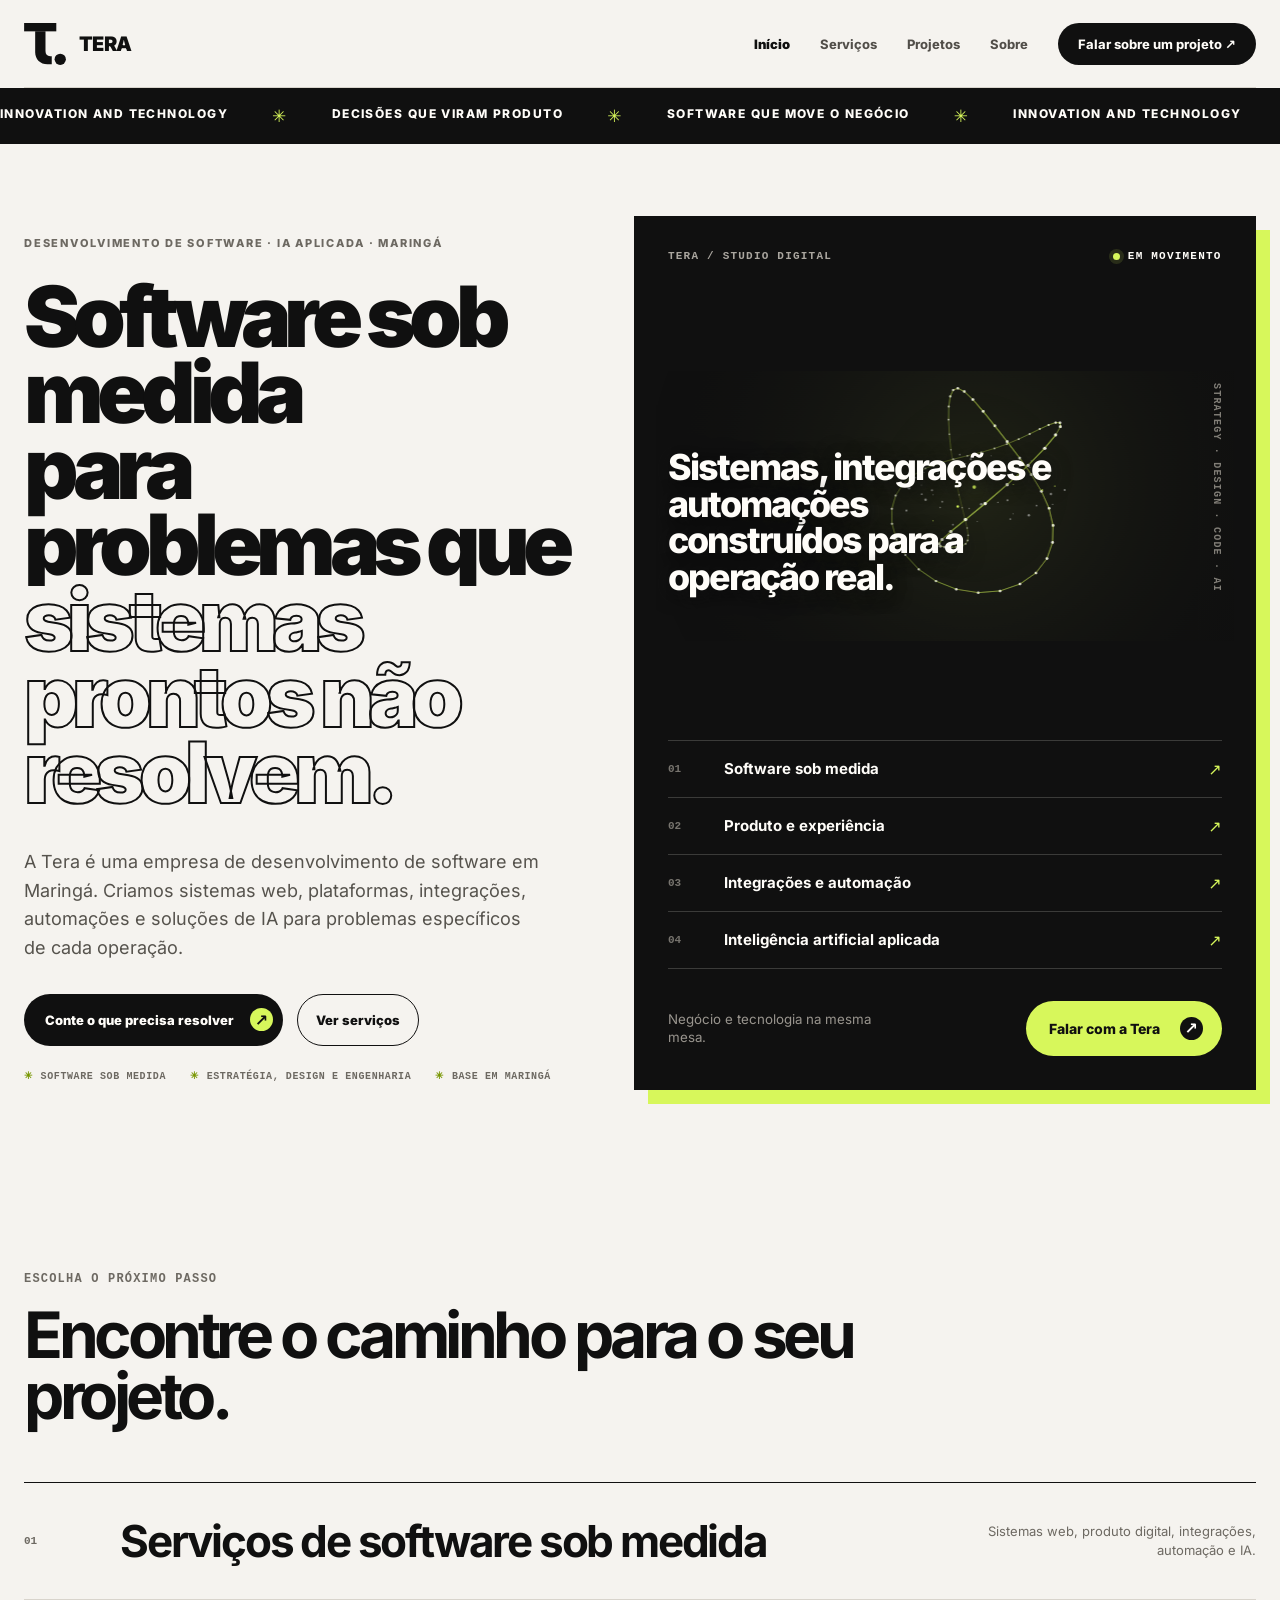
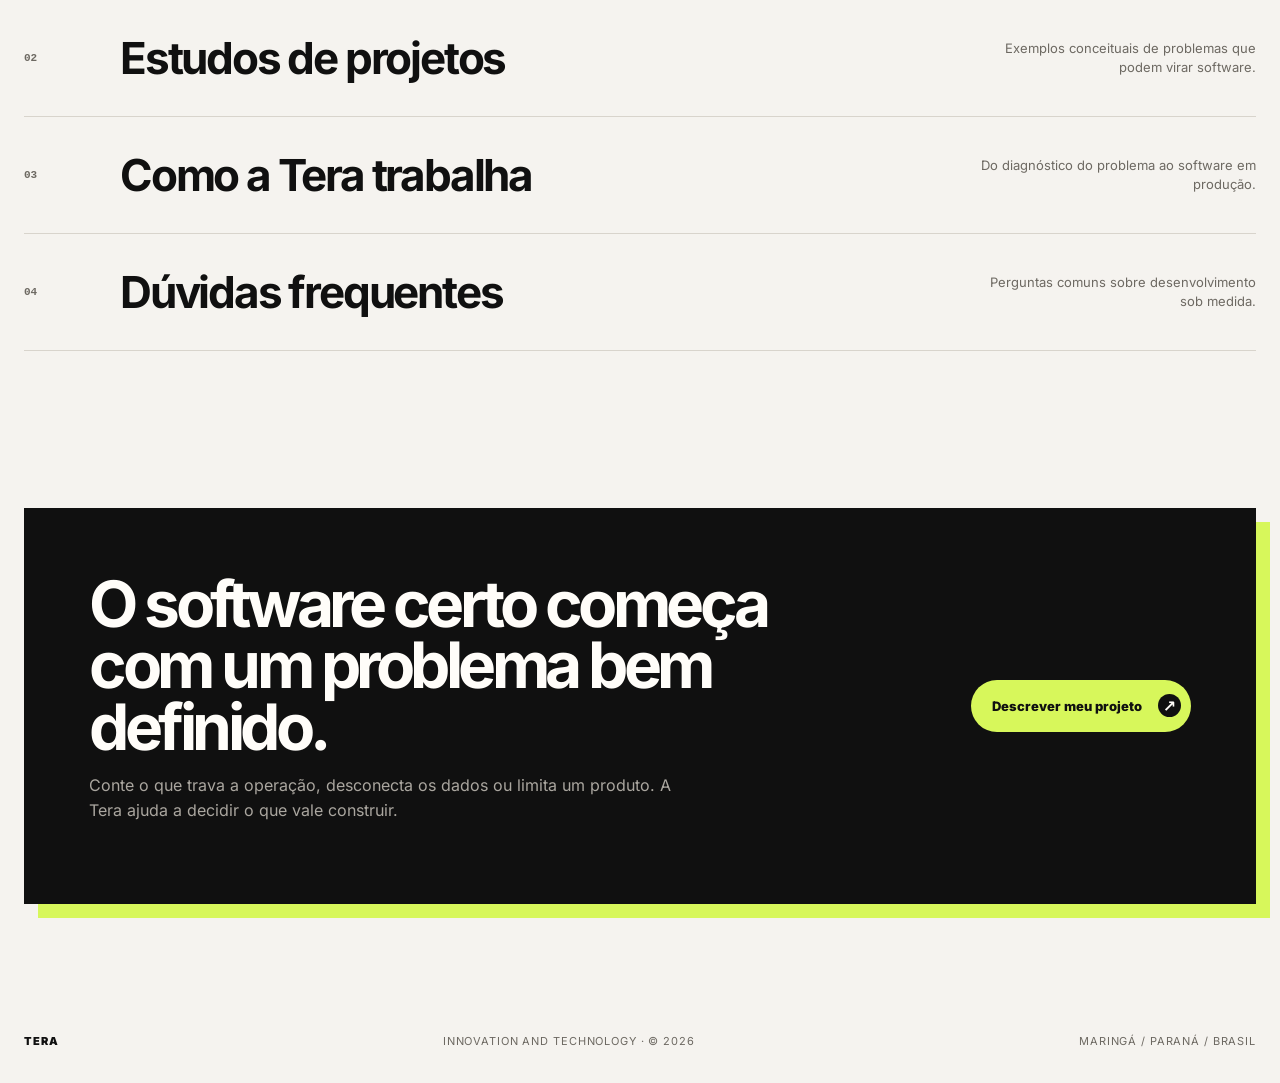
==== commit dbfa219d: "Auditoria fina: fonte da marca, contraste e robustez do briefing Revisão detalhada de tudo que foi c" ====
--- a/index.html
+++ b/index.html
@@ -1,6 +1,6 @@
 <!DOCTYPE html>
 
-<html lang="pt-BR"><head><meta charset="utf-8"/><meta content="width=device-width,initial-scale=1" name="viewport"/><meta content="Desenvolvimento de software sob medida, sistemas web, integrações, automação e IA aplicada para empresas. Tera, em Maringá-PR." name="description"/><meta content="#f5f3ef" name="theme-color"/><meta content="Tera | Software sob medida e IA em Maringá" property="og:title"/><meta content="website" property="og:type"/><meta content="https://teralabs.cloud/" property="og:url"/><link href="https://teralabs.cloud/" rel="canonical"/><link rel="icon" href="assets/images/tera_simbolo_oficial_preta.svg" type="image/svg+xml"><link rel="apple-touch-icon" href="assets/images/tera_simbolo_oficial_preta.png"><meta property="og:image" content="https://teralabs.cloud/assets/images/tera_logo_oficial_preview.jpg"/><meta name="twitter:image" content="https://teralabs.cloud/assets/images/tera_logo_oficial_preview.jpg"/><title>Tera | Software sob medida e IA em Maringá</title><link rel="stylesheet" href="assets/css/tera-site.css"><meta content="index, follow, max-image-preview:large" name="robots"/><meta content="Desenvolvimento de software sob medida, sistemas web, integrações, automação e IA aplicada para empresas. Tera, em Maringá-PR." property="og:description"/><meta content="pt_BR" property="og:locale"/><meta content="summary_large_image" name="twitter:card"/><meta content="Tera | Software sob medida e IA em Maringá" name="twitter:title"/><meta content="Desenvolvimento de software sob medida, sistemas web, integrações, automação e IA aplicada para empresas. Tera, em Maringá-PR." name="twitter:description"/><script type="application/ld+json">{"@context":"https://schema.org","@graph":[{"@type":"Organization","@id":"https://teralabs.cloud/#organization","name":"Tera Innovation and Technology","alternateName":"Tera","url":"https://teralabs.cloud/","address":{"@type":"PostalAddress","addressLocality":"Maringá","addressRegion":"PR","addressCountry":"BR"},"knowsAbout":["Desenvolvimento de software sob medida","Sistemas web","Produtos digitais","Integração de sistemas","Automação de processos","Inteligência artificial aplicada"]},{"@type":"ProfessionalService","@id":"https://teralabs.cloud/#business","name":"Tera Innovation and Technology","url":"https://teralabs.cloud/","description":"Desenvolvimento de software sob medida, sistemas web, integrações, automação e IA aplicada para empresas. Tera, em Maringá-PR.","address":{"@type":"PostalAddress","addressLocality":"Maringá","addressRegion":"PR","addressCountry":"BR"},"serviceType":["Desenvolvimento de software sob medida","Sistemas web e plataformas digitais","Integração de sistemas e APIs","Automação de processos","Soluções de inteligência artificial"]},{"@type":"WebSite","@id":"https://teralabs.cloud/#website","url":"https://teralabs.cloud/","name":"Tera Innovation and Technology","inLanguage":"pt-BR","publisher":{"@id":"https://teralabs.cloud/#organization"}},{"@type":"FAQPage","@id":"https://teralabs.cloud/#faq","mainEntity":[{"@type":"Question","name":"O que é software sob medida?","acceptedAnswer":{"@type":"Answer","text":"É um sistema desenvolvido para regras, fluxos, integrações e usuários específicos de uma empresa. Diferente de uma ferramenta pronta, o produto é desenhado a partir do processo que precisa funcionar."}},{"@type":"Question","name":"Quando vale a pena desenvolver um sistema próprio?","acceptedAnswer":{"@type":"Answer","text":"Quando o problema é recorrente, gera retrabalho, depende de planilhas ou contornos e não é bem atendido por ferramentas existentes. Antes de desenvolver, avaliamos se construir é realmente a melhor decisão."}},{"@type":"Question","name":"Quanto custa desenvolver um software sob medida?","acceptedAnswer":{"@type":"Answer","text":"O custo depende do escopo, das integrações, das regras de negócio, do nível de segurança e da complexidade técnica. A Tera primeiro entende o contexto e define uma proposta compatível com o que precisa ser validado."}},{"@type":"Question","name":"Quanto tempo leva para desenvolver?","acceptedAnswer":{"@type":"Answer","text":"O prazo varia conforme o problema e o escopo. Organizamos o projeto em etapas verificáveis para colocar uma primeira versão funcional em uso antes de concentrar todo o investimento na solução completa."}},{"@type":"Question","name":"A Tera desenvolve soluções com inteligência artificial?","acceptedAnswer":{"@type":"Answer","text":"Sim, quando a IA é adequada ao processo. Trabalhamos com agentes, copilotos, busca com contexto e automações, considerando qualidade das fontes, critérios de resposta, supervisão e integração com a operação."}},{"@type":"Question","name":"Como começa um projeto com a Tera?","acceptedAnswer":{"@type":"Answer","text":"Começa pela descrição do problema: processo atual, pessoas envolvidas, sistemas existentes e resultado esperado. A partir disso, avaliamos o caminho, as incertezas e o primeiro escopo que vale construir."}}]}]}</script><link rel="stylesheet" href="assets/css/menu.css">
+<html lang="pt-BR"><head><meta charset="utf-8"/><meta content="width=device-width,initial-scale=1" name="viewport"/><meta content="Desenvolvimento de software sob medida, sistemas web, integrações, automação e IA aplicada para empresas. Tera, em Maringá-PR." name="description"/><meta content="#f5f3ef" name="theme-color"/><meta content="Tera | Software sob medida e IA em Maringá" property="og:title"/><meta content="website" property="og:type"/><meta content="https://teralabs.cloud/" property="og:url"/><link href="https://teralabs.cloud/" rel="canonical"/><link rel="preload" href="assets/fonts/inter-latin.woff2" as="font" type="font/woff2" crossorigin><link rel="icon" href="assets/images/tera_simbolo_oficial_preta.svg" type="image/svg+xml"><link rel="apple-touch-icon" href="assets/images/tera_simbolo_oficial_preta.png"><meta property="og:image" content="https://teralabs.cloud/assets/images/tera_logo_oficial_preview.jpg"/><meta property="og:site_name" content="Tera Innovation and Technology"/><meta property="og:image:width" content="1600"/><meta property="og:image:height" content="1000"/><meta property="og:image:alt" content="Marca da Tera Innovation and Technology"/><meta name="twitter:image:alt" content="Marca da Tera Innovation and Technology"/><meta name="twitter:image" content="https://teralabs.cloud/assets/images/tera_logo_oficial_preview.jpg"/><title>Tera | Software sob medida e IA em Maringá</title><link rel="stylesheet" href="assets/css/tera-site.css"><meta content="index, follow, max-image-preview:large" name="robots"/><meta content="Desenvolvimento de software sob medida, sistemas web, integrações, automação e IA aplicada para empresas. Tera, em Maringá-PR." property="og:description"/><meta content="pt_BR" property="og:locale"/><meta content="summary_large_image" name="twitter:card"/><meta content="Tera | Software sob medida e IA em Maringá" name="twitter:title"/><meta content="Desenvolvimento de software sob medida, sistemas web, integrações, automação e IA aplicada para empresas. Tera, em Maringá-PR." name="twitter:description"/><script type="application/ld+json">{"@context":"https://schema.org","@graph":[{"@type":"Organization","@id":"https://teralabs.cloud/#organization","name":"Tera Innovation and Technology","alternateName":"Tera","url":"https://teralabs.cloud/","address":{"@type":"PostalAddress","addressLocality":"Maringá","addressRegion":"PR","addressCountry":"BR"},"knowsAbout":["Desenvolvimento de software sob medida","Sistemas web","Produtos digitais","Integração de sistemas","Automação de processos","Inteligência artificial aplicada"]},{"@type":"ProfessionalService","@id":"https://teralabs.cloud/#business","name":"Tera Innovation and Technology","url":"https://teralabs.cloud/","description":"Desenvolvimento de software sob medida, sistemas web, integrações, automação e IA aplicada para empresas. Tera, em Maringá-PR.","address":{"@type":"PostalAddress","addressLocality":"Maringá","addressRegion":"PR","addressCountry":"BR"},"serviceType":["Desenvolvimento de software sob medida","Sistemas web e plataformas digitais","Integração de sistemas e APIs","Automação de processos","Soluções de inteligência artificial"]},{"@type":"WebSite","@id":"https://teralabs.cloud/#website","url":"https://teralabs.cloud/","name":"Tera Innovation and Technology","inLanguage":"pt-BR","publisher":{"@id":"https://teralabs.cloud/#organization"}},{"@type":"FAQPage","@id":"https://teralabs.cloud/#faq","mainEntity":[{"@type":"Question","name":"O que é software sob medida?","acceptedAnswer":{"@type":"Answer","text":"É um sistema desenvolvido para regras, fluxos, integrações e usuários específicos de uma empresa. Diferente de uma ferramenta pronta, o produto é desenhado a partir do processo que precisa funcionar."}},{"@type":"Question","name":"Quando vale a pena desenvolver um sistema próprio?","acceptedAnswer":{"@type":"Answer","text":"Quando o problema é recorrente, gera retrabalho, depende de planilhas ou contornos e não é bem atendido por ferramentas existentes. Antes de desenvolver, avaliamos se construir é realmente a melhor decisão."}},{"@type":"Question","name":"Quanto custa desenvolver um software sob medida?","acceptedAnswer":{"@type":"Answer","text":"O custo depende do escopo, das integrações, das regras de negócio, do nível de segurança e da complexidade técnica. A Tera primeiro entende o contexto e define uma proposta compatível com o que precisa ser validado."}},{"@type":"Question","name":"Quanto tempo leva para desenvolver?","acceptedAnswer":{"@type":"Answer","text":"O prazo varia conforme o problema e o escopo. Organizamos o projeto em etapas verificáveis para colocar uma primeira versão funcional em uso antes de concentrar todo o investimento na solução completa."}},{"@type":"Question","name":"A Tera desenvolve soluções com inteligência artificial?","acceptedAnswer":{"@type":"Answer","text":"Sim, quando a IA é adequada ao processo. Trabalhamos com agentes, copilotos, busca com contexto e automações, considerando qualidade das fontes, critérios de resposta, supervisão e integração com a operação."}},{"@type":"Question","name":"Como começa um projeto com a Tera?","acceptedAnswer":{"@type":"Answer","text":"Começa pela descrição do problema: processo atual, pessoas envolvidas, sistemas existentes e resultado esperado. A partir disso, avaliamos o caminho, as incertezas e o primeiro escopo que vale construir."}}]}]}</script><link rel="stylesheet" href="assets/css/menu.css">
 <script src="assets/js/menu.js" defer></script>
 </head><body><div aria-hidden="true" class="preloader" id="preloader"><div class="preloader-inner"><svg aria-hidden="true" class="preloader-mark" viewbox="0 0 340 342"><rect fill="currentColor" height="68" width="262" x="0" y="0"></rect><path d="M90 68h84v160c0 28 13 42 38 42h13v66h-35c-58 0-100-41-100-98z" fill="currentColor"></path><circle cx="294" cy="296" fill="currentColor" r="46"></circle></svg><div class="preloader-label">TERA / INICIANDO MOVIMENTO</div></div></div><div aria-hidden="true" class="cursor-aura" id="cursor-aura"></div><div aria-hidden="true" id="scroll-progress"></div><a class="conversion-dock" href="briefing.html" id="conversion-dock"><span>Tem um desafio?</span><span>Monte seu briefing</span><span class="arrow">↗</span></a><a class="skip" href="#conteudo">Pular para o conteúdo</a><div class="wrap"><header><a aria-label="Tera início" class="brand" href="#inicio"><svg aria-label="Símbolo oficial da Tera" class="brand-mark" role="img" viewbox="0 0 340 342"><rect fill="currentColor" height="68" width="262" x="0" y="0"></rect><path d="M90 68h84v160c0 28 13 42 38 42h13v66h-35c-58 0-100-41-100-98z" fill="currentColor"></path><circle cx="294" cy="296" fill="currentColor" r="46"></circle></svg><span class="brand-word">TERA</span></a><nav aria-label="Navegação principal" class="spa-nav"><a data-route="inicio" href="#inicio">Início</a><a data-route="servicos" href="#servicos">Serviços</a><a data-route="projetos" href="#projetos">Projetos</a><a data-route="sobre" href="#sobre">Sobre</a><a class="nav-cta" href="briefing.html">Falar sobre um projeto ↗</a></nav></header></div><main id="conteudo"><div class="site-screen active" data-screen="inicio" id="screen-inicio"><div aria-label="Tera em movimento" class="ticker" id="top"><div class="ticker-track"><span>Innovation and Technology</span><b>✳</b><span>Decisões que viram produto</span><b>✳</b><span>Software que move o negócio</span><b>✳</b><span>Innovation and Technology</span><b>✳</b><span>Decisões que viram produto</span><b>✳</b><span>Software que move o negócio</span><b>✳</b></div></div><div class="wrap"><section aria-labelledby="hero-title" class="hero">
 <div class="hero-main"><div><div class="eyebrow">DESENVOLVIMENTO DE SOFTWARE · IA APLICADA · MARINGÁ</div><h1 id="hero-title"><span class="line-clip"><span>Software sob medida</span></span><span class="line-clip" style="--line-delay:.1s"><span>para problemas que</span></span><em class="line-clip" style="--line-delay:.2s"><span>sistemas prontos não resolvem.</span></em></h1></div><div><p class="lead">A Tera é uma empresa de desenvolvimento de software em Maringá. Criamos sistemas web, plataformas, integrações, automações e soluções de IA para problemas específicos de cada operação.</p><div class="hero-ctas"><a class="primary-cta magnetic" href="briefing.html">Conte o que precisa resolver <span class="arrow">↗</span></a><a class="secondary-cta" href="#servicos">Ver serviços</a></div><div aria-label="Diferenciais" class="trust-line"><span>SOFTWARE SOB MEDIDA</span><span>ESTRATÉGIA, DESIGN E ENGENHARIA</span><span>BASE EM MARINGÁ</span></div></div></div>
--- a/assets/css/tera-site.css
+++ b/assets/css/tera-site.css
@@ -8,6 +8,32 @@
    ler daqui, então não há mais como uma divergir das outras.
    ========================================================================= */
 
+/* A fonte da marca. Os arquivos já existiam em assets/fonts/, mas o @font-face
+   só era declarado em tera.css — que apenas /experiencia/ carrega. O site
+   inteiro pedia "Inter" e recebia a fonte do sistema, porque a web font nunca
+   chegava a ser baixada. Os headings são desenhados para a Inter (peso 800+,
+   letter-spacing negativo apertado), então a diferença é visível. */
+@font-face {
+  font-family: 'Inter';
+  font-style: normal;
+  font-weight: 100 900;
+  font-display: swap;
+  src: url('../fonts/inter-latin.woff2') format('woff2');
+  unicode-range: U+0000-00FF, U+0131, U+0152-0153, U+02BB-02BC, U+02C6, U+02DA,
+    U+02DC, U+0304, U+0308, U+0329, U+2000-206F, U+20AC, U+2122, U+2191, U+2193,
+    U+2212, U+2215, U+FEFF, U+FFFD;
+}
+@font-face {
+  font-family: 'Inter';
+  font-style: normal;
+  font-weight: 100 900;
+  font-display: swap;
+  src: url('../fonts/inter-latin-ext.woff2') format('woff2');
+  unicode-range: U+0100-02BA, U+02BD-02C5, U+02C7-02CC, U+02CE-02D7, U+02DD-02FF,
+    U+0304, U+0308, U+0329, U+1D00-1DBF, U+1E00-1E9F, U+1EF2-1EFF, U+2020,
+    U+20A0-20AB, U+20AD-20C0, U+2113, U+2C60-2C7F, U+A720-A7FF;
+}
+
 :root {
       --ink:#101010; --paper:#f5f3ef; --white:#fffdf9; --muted:#6d6962;
       --line:#d8d4cc; --acid:#d7f75b; --soft:#e9e6df; --max:1240px;
@@ -15,31 +41,38 @@
     *{box-sizing:border-box} html{scroll-behavior:smooth} body{margin:0;background:var(--paper);color:var(--ink);font-family:Inter,ui-sans-serif,system-ui,-apple-system,BlinkMacSystemFont,"Segoe UI",sans-serif;-webkit-font-smoothing:antialiased} a{color:inherit;text-decoration:none} button{font:inherit}.wrap{width:min(calc(100% - 48px),var(--max));margin:0 auto}
     .skip{position:absolute;left:-999px;top:10px;background:var(--ink);color:white;padding:12px 16px;z-index:100}.skip:focus{left:10px}
     header{height:88px;display:flex;align-items:center;justify-content:space-between;border-bottom:1px solid var(--line)}
-    .brand{display:inline-flex;align-items:center;gap:13px;font-weight:900;letter-spacing:-.04em}.brand-mark{width:42px;height:42px;display:block}.brand-word{font-size:20px}nav{display:flex;align-items:center;gap:30px;font-size:13px;font-weight:750}nav a{color:#514e49;transition:color .2s ease}nav a:hover,nav a:focus-visible{color:var(--ink)}
+    .brand{display:inline-flex;align-items:center;gap:13px;font-weight:900;letter-spacing:-.04em}.brand-mark{width:42px;height:42px;display:block}.brand-word{font-size:20px}nav{display:flex;align-items:center;gap:30px;font-size:13px;font-weight:750}nav a{color:#514e49;transition:color .2s ease;padding:6px 0}nav a:hover,nav a:focus-visible{color:var(--ink)}
     .nav-cta,.button{background:var(--ink);color:var(--white);border-radius:999px;padding:13px 20px;border:0;cursor:pointer;transition:transform .2s ease,background .2s ease}.nav-cta:hover,.button:hover{transform:translateY(-2px);background:#292929}
     :focus-visible{outline:3px solid #78a800;outline-offset:4px}
     .ticker{background:var(--ink);color:var(--white);overflow:hidden;white-space:nowrap;border-block:1px solid var(--ink)}.ticker-track{display:flex;gap:44px;width:max-content;padding:17px 0;font-size:12px;letter-spacing:.12em;text-transform:uppercase;font-weight:800;animation:move 28s linear infinite}.ticker b{color:var(--acid);font-size:17px}@keyframes move{to{transform:translateX(-50%)}}
     .hero{padding:72px 0 86px;display:grid;grid-template-columns:.95fr 1.05fr;gap:48px;align-items:stretch}.eyebrow{display:flex;align-items:center;gap:10px;color:var(--muted);font-size:11px;letter-spacing:.16em;text-transform:uppercase;font-weight:800}.eyebrow i{display:block;width:7px;height:7px;border-radius:50%;background:var(--acid);border:1px solid var(--ink)}.hero-main{display:flex;flex-direction:column;justify-content:space-between;padding:20px 0 8px}.hero-main h1{max-width:680px;margin:28px 0 38px;font-size:clamp(55px,6.6vw,94px);line-height:.9;letter-spacing:-.08em;font-weight:900}.hero-main h1 em{display:block;font-style:normal;color:transparent;-webkit-text-stroke:2px var(--ink)}.hero-main .lead{max-width:520px;color:#56534d;font-size:18px;line-height:1.58;margin:0}.hero-panel{background:var(--ink);color:var(--white);padding:34px;min-height:590px;display:flex;flex-direction:column;justify-content:space-between;box-shadow:14px 14px 0 var(--acid)}.panel-top{display:flex;justify-content:space-between;gap:20px;align-items:center;font:700 11px ui-monospace,SFMono-Regular,monospace;letter-spacing:.11em;color:#aaa69f}.status{display:inline-flex;align-items:center;gap:8px;color:var(--white)}.status:before{content:"";width:7px;height:7px;background:var(--acid);border-radius:50%;box-shadow:0 0 0 4px rgba(215,247,91,.13)}.panel-statement{font-size:clamp(31px,3.4vw,49px);line-height:1.02;letter-spacing:-.06em;font-weight:800;max-width:520px;margin:60px 0}.panel-list{border-top:1px solid #3b3b39}.panel-item{display:grid;grid-template-columns:42px 1fr auto;align-items:center;gap:14px;padding:18px 0;border-bottom:1px solid #3b3b39}.panel-item span:first-child{font:700 11px ui-monospace,SFMono-Regular,monospace;color:#77746e}.panel-item b{font-size:15px}.panel-item i{font-style:normal;color:var(--acid)}.hero-action{display:flex;align-items:center;justify-content:space-between;gap:20px;margin-top:32px}.hero-action small{max-width:220px;color:#99958e;line-height:1.4}.button{display:inline-flex;align-items:center;gap:20px;font-size:14px;font-weight:800;padding:16px 19px 16px 23px}.hero-panel .button{background:var(--acid);color:var(--ink)}.hero-panel .button:hover{background:#e5ff82}.arrow{width:23px;height:23px;display:grid;place-items:center;border-radius:50%;background:var(--acid);color:var(--ink);font-size:16px}.hero-panel .arrow{background:var(--ink);color:var(--white)}
-    section{padding:112px 0}.section-head{display:flex;justify-content:space-between;gap:40px;align-items:start;margin-bottom:48px}.section-number{color:var(--muted);font:700 12px ui-monospace,SFMono-Regular,monospace;letter-spacing:.1em;margin-bottom:18px}h1,h2{font-size:clamp(38px,5vw,65px);line-height:.96;letter-spacing:-.07em;max-width:760px;margin:0}.intro{max-width:310px;color:var(--muted);line-height:1.55;font-size:15px;margin:0}
-    .service-grid{display:grid;grid-template-columns:repeat(2,1fr);gap:1px;background:var(--line);box-shadow:0 0 0 1px var(--line);perspective:1200px}.service{position:relative;overflow:hidden;min-height:300px;background:var(--paper);padding:30px;display:flex;flex-direction:column;justify-content:space-between;transform-style:preserve-3d;will-change:transform;transition:transform .18s ease,background .25s ease,color .25s ease,box-shadow .25s ease}.service:after{content:"";position:absolute;inset:-40%;background:radial-gradient(circle at var(--mx,50%) var(--my,50%),rgba(215,247,91,.28),transparent 34%);opacity:0;transition:opacity .25s;pointer-events:none}.service:hover{background:var(--ink);color:var(--white);box-shadow:0 24px 50px rgba(0,0,0,.16);z-index:2}.service:hover:after{opacity:1}.service>div{position:relative;z-index:1;transform:translateZ(22px)}.service .num{color:var(--muted);font:700 12px ui-monospace,SFMono-Regular,monospace}.service h3{font-size:30px;line-height:1;letter-spacing:-.055em;margin:0 0 13px}.service p{color:var(--muted);line-height:1.5;font-size:15px;max-width:430px;margin:0}.service:hover p{color:#bbb7b0}.service ul{list-style:none;padding:0;margin:22px 0 0;display:flex;flex-wrap:wrap;gap:7px}.service li{font-size:11px;text-transform:uppercase;letter-spacing:.06em;border:1px solid currentColor;border-radius:999px;padding:7px 10px;opacity:.72}
+    section{padding:112px 0}.section-head{display:flex;justify-content:space-between;gap:40px;align-items:start;margin-bottom:48px}.section-number{color:var(--muted);font:700 12px ui-monospace,SFMono-Regular,monospace;letter-spacing:.1em;margin-bottom:18px}
+    /* --muted foi calibrado para o papel claro; nas seções de fundo escuro ele
+       cai para 3.5:1 e não passa no mínimo de texto pequeno. Estes blocos usam
+       o cinza que o resto do tema escuro já usa. */
+    .projects-showcase .section-number,.manifesto .section-number,.home-final .section-number{color:#9a968f}h1,h2{font-size:clamp(38px,5vw,65px);line-height:.96;letter-spacing:-.07em;max-width:760px;margin:0}.intro{max-width:310px;color:var(--muted);line-height:1.55;font-size:15px;margin:0}
+    .service-grid{display:grid;grid-template-columns:repeat(2,1fr);gap:1px;background:var(--line);box-shadow:0 0 0 1px var(--line);perspective:1200px}.service{position:relative;overflow:hidden;min-height:300px;background:var(--paper);padding:30px;display:flex;flex-direction:column;justify-content:space-between;transform-style:preserve-3d;will-change:transform;transition:transform .18s ease,background .25s ease,color .25s ease,box-shadow .25s ease}.service:after{content:"";position:absolute;inset:-40%;background:radial-gradient(circle at var(--mx,50%) var(--my,50%),rgba(215,247,91,.28),transparent 34%);opacity:0;transition:opacity .25s;pointer-events:none}.service:hover{background:var(--ink);color:var(--white);box-shadow:0 24px 50px rgba(0,0,0,.16);z-index:2}.service:hover:after{opacity:1}.service>div{position:relative;z-index:1;transform:translateZ(22px)}.service .num{color:var(--muted);font:700 12px ui-monospace,SFMono-Regular,monospace}.service h2,.service h3{font-size:30px;line-height:1;letter-spacing:-.055em;margin:0 0 13px}.service p{color:var(--muted);line-height:1.5;font-size:15px;max-width:430px;margin:0}.service:hover p{color:#bbb7b0}.service ul{list-style:none;padding:0;margin:22px 0 0;display:flex;flex-wrap:wrap;gap:7px}.service li{font-size:11px;text-transform:uppercase;letter-spacing:.06em;border:1px solid currentColor;border-radius:999px;padding:7px 10px;opacity:.72}
     .outcomes{border-top:1px solid var(--line)}.outcome-list{border-top:1px solid var(--ink)}.outcome{display:grid;grid-template-columns:80px .7fr 1fr;gap:34px;align-items:start;padding:31px 0;border-bottom:1px solid var(--line)}.outcome span{font:700 12px ui-monospace,SFMono-Regular,monospace;color:var(--muted)}.outcome h3{font-size:24px;letter-spacing:-.04em;margin:0}.outcome p{font-size:15px;line-height:1.55;color:var(--muted);margin:0;max-width:570px}
-    .process{background:var(--white)}.process-grid{display:grid;grid-template-columns:repeat(4,1fr);margin-top:58px;border-top:1px solid var(--ink)}.step{padding:28px 28px 5px 0;min-height:250px;border-right:1px solid var(--line);margin-right:28px}.step:last-child{border-right:0;margin-right:0}.step .step-num{font:700 12px ui-monospace,SFMono-Regular,monospace;color:var(--muted)}.step h3{font-size:23px;letter-spacing:-.04em;margin:65px 0 12px}.step p{color:var(--muted);font-size:14px;line-height:1.5;margin:0}
+    .process{background:var(--white)}.process-grid{display:grid;grid-template-columns:repeat(4,1fr);margin-top:58px;border-top:1px solid var(--ink)}.step{padding:28px 28px 5px 0;min-height:250px;border-right:1px solid var(--line);margin-right:28px}.step:last-child{border-right:0;margin-right:0}.step .step-num{font:700 12px ui-monospace,SFMono-Regular,monospace;color:var(--muted)}.step h2,.step h3{font-size:23px;letter-spacing:-.04em;margin:65px 0 12px}.step p{color:var(--muted);font-size:14px;line-height:1.5;margin:0}
     .capabilities{display:grid;grid-template-columns:.8fr 1.2fr;gap:80px;align-items:start}.capabilities h2{position:sticky;top:35px}.cap-list{border-top:1px solid var(--ink)}.cap{display:flex;justify-content:space-between;gap:25px;padding:24px 0;border-bottom:1px solid var(--line);align-items:center}.cap b{font-size:18px}.cap span{font-size:13px;color:var(--muted);text-align:right;max-width:300px;line-height:1.4}
     .manifesto{position:relative;overflow:hidden;background:var(--ink);color:var(--white);padding:125px 0}.manifesto:before{content:"";position:absolute;width:760px;height:760px;right:-220px;top:-330px;border-radius:50%;background:radial-gradient(circle,rgba(215,247,91,.14),rgba(215,247,91,0) 67%);animation:breathe 6s ease-in-out infinite}.manifesto:after{content:"";position:absolute;inset:0;background-image:linear-gradient(rgba(255,255,255,.025) 1px,transparent 1px),linear-gradient(90deg,rgba(255,255,255,.025) 1px,transparent 1px);background-size:42px 42px;mask-image:linear-gradient(to left,black,transparent 70%)}.manifesto .wrap{position:relative;z-index:1}.manifesto .eyebrow{color:#aaa69f}.manifesto h2{max-width:900px;margin-top:26px}.manifesto h2 strong{display:inline-block;color:var(--acid);font-weight:900;animation:word-float 4s ease-in-out infinite}.principles{display:grid;grid-template-columns:repeat(3,1fr);gap:48px;margin-top:82px;border-top:1px solid #3d3d3b;padding-top:25px}.principle b{display:block;font-size:19px;margin-bottom:10px}.principle p{color:#aaa69f;line-height:1.55;font-size:14px;max-width:280px;margin:0}
     .faq-grid{display:grid;grid-template-columns:.65fr 1.35fr;gap:80px}.faq-list{border-top:1px solid var(--ink)}details{border-bottom:1px solid var(--line)}summary{list-style:none;cursor:pointer;font-size:20px;font-weight:750;letter-spacing:-.03em;padding:25px 50px 25px 0;position:relative}summary::-webkit-details-marker{display:none}summary:after{content:"+";position:absolute;right:4px;top:21px;font-size:28px;font-weight:400}details[open] summary:after{content:"−"}details p{margin:-5px 60px 26px 0;color:var(--muted);font-size:15px;line-height:1.6;max-width:680px}
     .contact{padding-bottom:96px}.contact-box{display:grid;grid-template-columns:.78fr 1.22fr;gap:72px;align-items:start;border-bottom:1px solid var(--line);padding-bottom:82px}.contact h2{max-width:590px}.contact-intro{color:var(--muted);line-height:1.58;font-size:15px;max-width:390px;margin:25px 0 0}.contact-form{background:var(--white);padding:32px;box-shadow:0 0 0 1px rgba(0,0,0,.09),0 18px 50px rgba(0,0,0,.06)}.form-grid{display:grid;grid-template-columns:1fr 1fr;gap:24px 20px}.field{display:flex;flex-direction:column;gap:9px}.field.full{grid-column:1/-1}.field label{font:750 11px ui-monospace,SFMono-Regular,monospace;letter-spacing:.09em;text-transform:uppercase;color:var(--muted)}.field input,.field select,.field textarea{width:100%;border:0;border-bottom:1px solid #bdb9b1;border-radius:0;background:transparent;color:var(--ink);font:inherit;font-size:16px;font-weight:500;line-height:1.4;padding:7px 0 12px;outline:0;transition:border-color .2s,box-shadow .2s}.field input::placeholder,.field textarea::placeholder{color:#aaa69f}.field select{cursor:pointer}.field textarea{min-height:112px;resize:vertical}.field input:focus,.field select:focus,.field textarea:focus{border-color:var(--ink);box-shadow:0 1px 0 var(--ink)}.form-footer{display:flex;justify-content:space-between;align-items:center;gap:24px;margin-top:28px}.form-footer small{max-width:270px;color:var(--muted);font-size:11px;line-height:1.45}.submit-button{display:inline-flex;align-items:center;justify-content:center;gap:18px;border:0;border-radius:999px;background:var(--ink);color:var(--white);padding:15px 17px 15px 22px;font-weight:800;cursor:pointer;white-space:nowrap;transition:transform .2s,background .2s,opacity .2s}.submit-button:hover{transform:translateY(-2px);background:#292929}.submit-button:disabled{cursor:wait;opacity:.58;transform:none}.submit-button .arrow{background:var(--acid)}.form-status{grid-column:1/-1;margin:0;color:#496500;font-size:13px;min-height:18px}.form-status.error{color:#a12c20}.honeypot{position:absolute!important;left:-9999px!important;width:1px!important;height:1px!important;opacity:0!important;pointer-events:none!important}footer{display:flex;justify-content:space-between;align-items:center;color:var(--muted);font-size:11px;letter-spacing:.08em;text-transform:uppercase;padding:25px 0 36px}.footer-brand{color:var(--ink);font-weight:900}
     #scroll-progress{position:fixed;left:0;top:0;height:3px;width:100%;z-index:999;transform:scaleX(0);transform-origin:left;background:var(--acid);mix-blend-mode:difference;pointer-events:none}.hero-panel{position:relative;overflow:hidden;transform-style:preserve-3d;will-change:transform;transition:transform .14s ease-out,box-shadow .14s ease-out}.hero-panel>*:not(.orbital-stage){position:relative;z-index:2;transform:translateZ(28px)}.orbital-stage{position:relative;z-index:1;height:270px;margin:18px -12px 8px;overflow:hidden;transform:translateZ(12px)}#tera-orbit{position:absolute;inset:0;width:100%;height:100%;display:block}.orbit-caption{position:absolute;left:12px;bottom:10px;width:min(390px,82%);font-size:clamp(25px,2.8vw,41px);line-height:1.02;letter-spacing:-.055em;font-weight:800;text-shadow:0 3px 20px #101010}.orbit-axis{position:absolute;right:12px;top:12px;color:#817e77;font:700 10px ui-monospace,SFMono-Regular,monospace;letter-spacing:.12em;writing-mode:vertical-rl}.motion-ready .reveal{opacity:0;transform:translateY(46px) scale(.985);transition:opacity .8s cubic-bezier(.2,.7,.2,1),transform .8s cubic-bezier(.2,.7,.2,1)}.motion-ready .reveal.in-view{opacity:1;transform:none}.motion-ready .reveal[data-delay="1"]{transition-delay:.08s}.motion-ready .reveal[data-delay="2"]{transition-delay:.16s}.motion-ready .reveal[data-delay="3"]{transition-delay:.24s}.hero-main{animation:hero-in .9s .08s both cubic-bezier(.2,.75,.2,1)}.hero-panel{animation:panel-in 1s .18s both cubic-bezier(.2,.75,.2,1)}.brand-mark{transition:transform .6s cubic-bezier(.2,.8,.2,1)}.brand:hover .brand-mark{transform:rotateY(180deg)}nav a:not(.nav-cta){position:relative}nav a:not(.nav-cta):after{content:"";position:absolute;left:0;right:0;bottom:-7px;height:1px;background:currentColor;transform:scaleX(0);transform-origin:right;transition:transform .3s ease}nav a:not(.nav-cta):hover:after{transform:scaleX(1);transform-origin:left}.outcome{transition:padding .3s ease,background .3s ease}.outcome:hover{padding-left:18px;padding-right:18px;background:rgba(255,255,255,.45)}.cap{transition:padding .3s ease,background .3s ease}.cap:hover{padding-left:15px;padding-right:15px;background:var(--acid)}@keyframes hero-in{from{opacity:0;transform:translateX(-42px)}to{opacity:1;transform:none}}@keyframes panel-in{from{opacity:0;transform:perspective(1000px) rotateY(-8deg) translateX(55px)}to{opacity:1;transform:perspective(1000px) rotateY(0) translateX(0)}}@keyframes breathe{50%{transform:scale(1.18);opacity:.72}}@keyframes word-float{50%{transform:translateY(-5px)}}
-    .projects-showcase{position:relative;overflow:hidden;background:var(--ink);color:var(--white);padding:125px 0}.projects-showcase:before{content:"";position:absolute;inset:0;background-image:linear-gradient(rgba(255,255,255,.022) 1px,transparent 1px),linear-gradient(90deg,rgba(255,255,255,.022) 1px,transparent 1px);background-size:48px 48px}.projects-layout{position:relative;z-index:1;display:grid;grid-template-columns:.7fr 1.3fr;gap:82px;align-items:start}.projects-intro{position:sticky;top:36px}.projects-intro h2{margin-bottom:27px}.projects-intro p{max-width:410px;color:#aaa69f;font-size:15px;line-height:1.65}.concept-note{display:inline-flex;align-items:center;gap:10px;margin-top:26px;padding:10px 13px;border:1px solid #44433f;border-radius:999px;color:#bbb7b0;font:750 10px ui-monospace,SFMono-Regular,monospace;letter-spacing:.08em;text-transform:uppercase}.concept-note i{width:7px;height:7px;border-radius:50%;background:var(--acid);box-shadow:0 0 0 4px rgba(215,247,91,.1)}.project-stack{display:grid;gap:24px}.project-card{position:relative;overflow:hidden;min-height:560px;padding:34px;background:#1b1b1a;border:1px solid #363633;display:flex;flex-direction:column;justify-content:space-between;transform-style:preserve-3d;transition:transform .24s ease,border-color .24s ease}.project-card:hover{border-color:#77746e}.project-card:nth-child(5){background:#e8e5de;color:var(--ink);border-color:#e8e5de}.project-card:nth-child(2){background:var(--acid);color:var(--ink);border-color:var(--acid)}.project-head{position:relative;z-index:3;display:flex;justify-content:space-between;gap:30px;align-items:start}.project-kicker{font:800 10px ui-monospace,SFMono-Regular,monospace;letter-spacing:.12em;text-transform:uppercase;color:#aaa69f}.project-card:nth-child(2) .project-kicker,.project-card:nth-child(5) .project-kicker{color:#67645e}.project-index{font:900 12px ui-monospace,SFMono-Regular,monospace}.project-copy{position:relative;z-index:3;max-width:610px}.project-copy h3{font-size:clamp(35px,4vw,58px);line-height:.94;letter-spacing:-.065em;margin:0 0 18px}.project-copy p{max-width:500px;margin:0;color:#aaa69f;font-size:15px;line-height:1.6}.project-card:nth-child(2) .project-copy p,.project-card:nth-child(5) .project-copy p{color:#5e5b55}.project-tags{display:flex;flex-wrap:wrap;gap:7px;margin-top:22px}.project-tags span{padding:7px 10px;border:1px solid currentColor;border-radius:999px;font-size:10px;font-weight:800;letter-spacing:.06em;text-transform:uppercase;opacity:.7}.project-lab{position:absolute;z-index:1;right:-4%;top:16%;width:62%;height:55%;transform:perspective(900px) rotateY(var(--py,-8deg)) rotateX(var(--px,5deg)) translate3d(var(--tx,0),var(--ty,0),0);transition:transform .2s ease-out}.ops-window{position:absolute;inset:0;background:#111;border:1px solid #4a4944;box-shadow:18px 25px 70px rgba(0,0,0,.4);padding:19px;transform:rotate(-3deg)}.ops-top{display:flex;justify-content:space-between;color:#89867f;font:700 8px ui-monospace,monospace;letter-spacing:.1em}.ops-grid{display:grid;grid-template-columns:.42fr 1fr;gap:12px;margin-top:18px;height:calc(100% - 36px)}.ops-nav{border-right:1px solid #353532;display:grid;align-content:start;gap:9px;padding-right:12px}.ops-nav i{height:7px;background:#343431;border-radius:9px}.ops-nav i:first-child{background:var(--acid)}.ops-board{display:grid;grid-template-columns:repeat(3,1fr);gap:8px}.ops-col{background:#1d1d1b;padding:8px;display:grid;align-content:start;gap:7px}.ops-col:before{content:"";height:5px;width:45%;background:#585650;border-radius:5px}.ops-item{height:30px;border:1px solid #3d3c38;background:#282825;animation:ops-pulse 3s ease-in-out infinite}.ops-col:nth-child(2) .ops-item{animation-delay:.5s}.ops-col:nth-child(3) .ops-item{animation-delay:1s}.ai-lab{display:grid;place-items:center}.ai-core{position:relative;width:230px;aspect-ratio:1;border:1px solid rgba(0,0,0,.24);border-radius:50%;animation:core-turn 12s linear infinite}.ai-core:before,.ai-core:after{content:"";position:absolute;inset:16%;border:1px solid rgba(0,0,0,.28);border-radius:50%;transform:rotateX(67deg)}.ai-core:after{inset:30%;background:var(--ink);border:0;box-shadow:0 0 45px rgba(16,16,16,.32);animation:core-breathe 3s ease-in-out infinite}.ai-signal{position:absolute;height:1px;background:var(--ink);transform-origin:left;opacity:.45;animation:signal 2.8s ease-in-out infinite}.ai-signal.s1{--signal-rotate:8deg;width:140px;left:-90px;top:34%;transform:rotate(8deg)}.ai-signal.s2{--signal-rotate:187deg;width:120px;right:-92px;top:61%;transform:rotate(187deg);animation-delay:.5s}.ai-signal.s3{--signal-rotate:-18deg;width:95px;left:-55px;bottom:10%;transform:rotate(-18deg);animation-delay:1s}.journey-lab{display:grid;place-items:center}.journey-path{position:relative;width:90%;height:75%}.journey-line{position:absolute;left:5%;right:5%;top:50%;height:1px;background:rgba(0,0,0,.32)}.journey-line:after{content:"";position:absolute;left:0;top:-1px;width:35%;height:3px;background:var(--ink);animation:path-grow 3.8s ease-in-out infinite}.journey-node{position:absolute;top:calc(50% - 12px);width:24px;height:24px;border:1px solid var(--ink);border-radius:50%;background:var(--acid)}.journey-node:after{content:attr(data-label);position:absolute;top:36px;left:50%;transform:translateX(-50%);white-space:nowrap;font:800 8px ui-monospace,monospace;letter-spacing:.08em}.journey-node.n1{left:5%}.journey-node.n2{left:35%}.journey-node.n3{left:65%}.journey-node.n4{right:5%;background:var(--ink);box-shadow:0 0 0 9px rgba(0,0,0,.08)}.project-cta{display:flex;align-items:center;justify-content:space-between;gap:32px;margin-top:36px;padding-top:28px;border-top:1px solid #3c3c39}.project-cta p{margin:0;color:#aaa69f;max-width:510px;line-height:1.5}.project-cta .primary-cta{background:var(--acid);color:var(--ink);white-space:nowrap}.project-cta .arrow{background:var(--ink);color:var(--white)}.project-link{display:inline-flex;align-items:center;gap:11px;margin-top:22px;color:inherit;font:850 12px ui-monospace,SFMono-Regular,monospace;letter-spacing:.06em;text-transform:uppercase}.project-link .arrow{display:grid;place-items:center;width:25px;height:25px;border-radius:50%;background:var(--acid);color:var(--ink);font-size:15px}.project-card:nth-child(2) .project-link .arrow,.project-card:nth-child(5) .project-link .arrow{background:var(--ink);color:var(--white)}.epub-lab{display:grid;place-items:center}.epub-book{position:relative;width:180px;height:238px;padding:28px 22px;background:var(--ink);color:var(--white);box-shadow:16px 23px 48px rgba(0,0,0,.22);transform:rotate(-8deg);font:900 28px ui-monospace,monospace;letter-spacing:-.08em}.epub-book:before{content:"DIGITAL EDITION";position:absolute;left:22px;bottom:22px;font:800 8px ui-monospace,monospace;letter-spacing:.12em}.epub-book i{display:block;height:1px;background:var(--acid);margin-top:15px}.epub-pages{position:absolute;right:-32px;bottom:14px;display:grid;gap:7px;transform:rotate(8deg)}.epub-pages span{display:block;width:91px;padding:10px;background:#f5f3ef;border:1px solid #bdb9b1;color:var(--ink);font:800 9px ui-monospace,monospace;letter-spacing:.08em}@keyframes ops-pulse{50%{border-color:var(--acid);transform:translateY(-2px)}}@keyframes core-turn{to{transform:rotate(360deg)}}@keyframes core-breathe{50%{transform:scale(1.18);box-shadow:0 0 65px rgba(16,16,16,.42)}}@keyframes signal{50%{opacity:.12;transform:scaleX(.65) rotate(var(--signal-rotate,0deg))}}@keyframes path-grow{50%{width:100%}}
+    .projects-showcase{position:relative;overflow:hidden;background:var(--ink);color:var(--white);padding:125px 0}.projects-showcase:before{content:"";position:absolute;inset:0;background-image:linear-gradient(rgba(255,255,255,.022) 1px,transparent 1px),linear-gradient(90deg,rgba(255,255,255,.022) 1px,transparent 1px);background-size:48px 48px}.projects-layout{position:relative;z-index:1;display:grid;grid-template-columns:.7fr 1.3fr;gap:82px;align-items:start}.projects-intro{position:sticky;top:36px}.projects-intro h2{margin-bottom:27px}.projects-intro p{max-width:410px;color:#aaa69f;font-size:15px;line-height:1.65}.concept-note{display:inline-flex;align-items:center;gap:10px;margin-top:26px;padding:10px 13px;border:1px solid #44433f;border-radius:999px;color:#bbb7b0;font:750 10px ui-monospace,SFMono-Regular,monospace;letter-spacing:.08em;text-transform:uppercase}.concept-note i{width:7px;height:7px;border-radius:50%;background:var(--acid);box-shadow:0 0 0 4px rgba(215,247,91,.1)}.project-stack{display:grid;gap:24px}.project-card{position:relative;overflow:hidden;min-height:560px;padding:34px;background:#1b1b1a;border:1px solid #363633;display:flex;flex-direction:column;justify-content:space-between;transform-style:preserve-3d;transition:transform .24s ease,border-color .24s ease}.project-card:hover{border-color:#77746e}.project-card:nth-child(5){background:#e8e5de;color:var(--ink);border-color:#e8e5de}.project-card:nth-child(2){background:var(--acid);color:var(--ink);border-color:var(--acid)}.project-head{position:relative;z-index:3;display:flex;justify-content:space-between;gap:30px;align-items:start}.project-kicker{font:800 10px ui-monospace,SFMono-Regular,monospace;letter-spacing:.12em;text-transform:uppercase;color:#aaa69f}.project-card:nth-child(2) .project-kicker,.project-card:nth-child(5) .project-kicker{color:#67645e}.project-index{font:900 12px ui-monospace,SFMono-Regular,monospace}.project-copy{position:relative;z-index:3;max-width:610px}.project-copy h2,.project-copy h3{font-size:clamp(35px,4vw,58px);line-height:.94;letter-spacing:-.065em;margin:0 0 18px}.project-copy p{max-width:500px;margin:0;color:#aaa69f;font-size:15px;line-height:1.6}.project-card:nth-child(2) .project-copy p,.project-card:nth-child(5) .project-copy p{color:#5e5b55}.project-tags{display:flex;flex-wrap:wrap;gap:7px;margin-top:22px}.project-tags span{padding:7px 10px;border:1px solid currentColor;border-radius:999px;font-size:10px;font-weight:800;letter-spacing:.06em;text-transform:uppercase;opacity:.7}.project-lab{position:absolute;z-index:1;right:-4%;top:16%;width:62%;height:55%;transform:perspective(900px) rotateY(var(--py,-8deg)) rotateX(var(--px,5deg)) translate3d(var(--tx,0),var(--ty,0),0);transition:transform .2s ease-out}.ops-window{position:absolute;inset:0;background:#111;border:1px solid #4a4944;box-shadow:18px 25px 70px rgba(0,0,0,.4);padding:19px;transform:rotate(-3deg)}.ops-top{display:flex;justify-content:space-between;color:#89867f;font:700 8px ui-monospace,monospace;letter-spacing:.1em}.ops-grid{display:grid;grid-template-columns:.42fr 1fr;gap:12px;margin-top:18px;height:calc(100% - 36px)}.ops-nav{border-right:1px solid #353532;display:grid;align-content:start;gap:9px;padding-right:12px}.ops-nav i{height:7px;background:#343431;border-radius:9px}.ops-nav i:first-child{background:var(--acid)}.ops-board{display:grid;grid-template-columns:repeat(3,1fr);gap:8px}.ops-col{background:#1d1d1b;padding:8px;display:grid;align-content:start;gap:7px}.ops-col:before{content:"";height:5px;width:45%;background:#585650;border-radius:5px}.ops-item{height:30px;border:1px solid #3d3c38;background:#282825;animation:ops-pulse 3s ease-in-out infinite}.ops-col:nth-child(2) .ops-item{animation-delay:.5s}.ops-col:nth-child(3) .ops-item{animation-delay:1s}.ai-lab{display:grid;place-items:center}.ai-core{position:relative;width:230px;aspect-ratio:1;border:1px solid rgba(0,0,0,.24);border-radius:50%;animation:core-turn 12s linear infinite}.ai-core:before,.ai-core:after{content:"";position:absolute;inset:16%;border:1px solid rgba(0,0,0,.28);border-radius:50%;transform:rotateX(67deg)}.ai-core:after{inset:30%;background:var(--ink);border:0;box-shadow:0 0 45px rgba(16,16,16,.32);animation:core-breathe 3s ease-in-out infinite}.ai-signal{position:absolute;height:1px;background:var(--ink);transform-origin:left;opacity:.45;animation:signal 2.8s ease-in-out infinite}.ai-signal.s1{--signal-rotate:8deg;width:140px;left:-90px;top:34%;transform:rotate(8deg)}.ai-signal.s2{--signal-rotate:187deg;width:120px;right:-92px;top:61%;transform:rotate(187deg);animation-delay:.5s}.ai-signal.s3{--signal-rotate:-18deg;width:95px;left:-55px;bottom:10%;transform:rotate(-18deg);animation-delay:1s}.journey-lab{display:grid;place-items:center}.journey-path{position:relative;width:90%;height:75%}.journey-line{position:absolute;left:5%;right:5%;top:50%;height:1px;background:rgba(0,0,0,.32)}.journey-line:after{content:"";position:absolute;left:0;top:-1px;width:35%;height:3px;background:var(--ink);animation:path-grow 3.8s ease-in-out infinite}.journey-node{position:absolute;top:calc(50% - 12px);width:24px;height:24px;border:1px solid var(--ink);border-radius:50%;background:var(--acid)}.journey-node:after{content:attr(data-label);position:absolute;top:36px;left:50%;transform:translateX(-50%);white-space:nowrap;font:800 8px ui-monospace,monospace;letter-spacing:.08em}.journey-node.n1{left:5%}.journey-node.n2{left:35%}.journey-node.n3{left:65%}.journey-node.n4{right:5%;background:var(--ink);box-shadow:0 0 0 9px rgba(0,0,0,.08)}.project-cta{display:flex;align-items:center;justify-content:space-between;gap:32px;margin-top:36px;padding-top:28px;border-top:1px solid #3c3c39}.project-cta p{margin:0;color:#aaa69f;max-width:510px;line-height:1.5}.project-cta .primary-cta{background:var(--acid);color:var(--ink);white-space:nowrap}.project-cta .arrow{background:var(--ink);color:var(--white)}.project-link{display:inline-flex;align-items:center;gap:11px;margin-top:22px;color:inherit;font:850 12px ui-monospace,SFMono-Regular,monospace;letter-spacing:.06em;text-transform:uppercase}.project-link .arrow{display:grid;place-items:center;width:25px;height:25px;border-radius:50%;background:var(--acid);color:var(--ink);font-size:15px}.project-card:nth-child(2) .project-link .arrow,.project-card:nth-child(5) .project-link .arrow{background:var(--ink);color:var(--white)}.epub-lab{display:grid;place-items:center}.epub-book{position:relative;width:180px;height:238px;padding:28px 22px;background:var(--ink);color:var(--white);box-shadow:16px 23px 48px rgba(0,0,0,.22);transform:rotate(-8deg);font:900 28px ui-monospace,monospace;letter-spacing:-.08em}.epub-book:before{content:"DIGITAL EDITION";position:absolute;left:22px;bottom:22px;font:800 8px ui-monospace,monospace;letter-spacing:.12em}.epub-book i{display:block;height:1px;background:var(--acid);margin-top:15px}.epub-pages{position:absolute;right:-32px;bottom:14px;display:grid;gap:7px;transform:rotate(8deg)}.epub-pages span{display:block;width:91px;padding:10px;background:#f5f3ef;border:1px solid #bdb9b1;color:var(--ink);font:800 9px ui-monospace,monospace;letter-spacing:.08em}@keyframes ops-pulse{50%{border-color:var(--acid);transform:translateY(-2px)}}@keyframes core-turn{to{transform:rotate(360deg)}}@keyframes core-breathe{50%{transform:scale(1.18);box-shadow:0 0 65px rgba(16,16,16,.42)}}@keyframes signal{50%{opacity:.12;transform:scaleX(.65) rotate(var(--signal-rotate,0deg))}}@keyframes path-grow{50%{width:100%}}
     .preloader{position:fixed;inset:0;z-index:2000;display:grid;place-items:center;background:var(--ink);color:var(--white);transition:opacity .65s cubic-bezier(.2,.75,.2,1),visibility .65s}.preloader.done{opacity:0;visibility:hidden}.preloader-inner{display:grid;justify-items:center;gap:22px}.preloader-mark{width:82px;height:82px;color:var(--white);animation:intro-spin 1.2s cubic-bezier(.2,.8,.2,1) both}.preloader-mark circle{fill:var(--acid)}.preloader-label{font:800 10px ui-monospace,SFMono-Regular,monospace;letter-spacing:.22em;color:#aaa69f}.cursor-aura{position:fixed;left:0;top:0;width:280px;height:280px;border-radius:50%;pointer-events:none;z-index:0;opacity:0;background:radial-gradient(circle,rgba(215,247,91,.16),rgba(215,247,91,0) 68%);transform:translate3d(-50%,-50%,0);transition:opacity .3s;mix-blend-mode:multiply}.cursor-aura.active{opacity:1}.conversion-dock{position:fixed;right:24px;bottom:24px;z-index:120;display:flex;align-items:center;gap:15px;padding:11px 12px 11px 18px;border:1px solid rgba(255,255,255,.15);border-radius:999px;background:rgba(24,24,23,.94);color:var(--white);font-size:12px;font-weight:800;box-shadow:0 18px 55px rgba(0,0,0,.24);backdrop-filter:blur(14px);transform:translateY(30px);opacity:0;pointer-events:none;transition:transform .4s cubic-bezier(.2,.8,.2,1),opacity .4s}.conversion-dock.visible{transform:none;opacity:1;pointer-events:auto}.conversion-dock .arrow{background:var(--acid)}.line-clip{display:block;overflow:hidden;padding-bottom:.05em;margin-bottom:-.05em}.line-clip>span{display:block;transform:translateY(115%) rotate(2deg);animation:line-rise .9s var(--line-delay,0s) cubic-bezier(.16,1,.3,1) forwards}.hero-ctas{display:flex;align-items:center;gap:14px;margin-top:32px}.primary-cta,.secondary-cta{min-height:52px;display:inline-flex;align-items:center;justify-content:center;gap:16px;border-radius:999px;font-weight:850;font-size:13px;padding:9px 10px 9px 21px}.primary-cta{background:var(--ink);color:var(--white)}.primary-cta .arrow{background:var(--acid)}.secondary-cta{padding:9px 18px;border:1px solid var(--ink)}.trust-line{display:flex;flex-wrap:wrap;gap:11px 24px;margin-top:24px;color:var(--muted);font:750 10px ui-monospace,SFMono-Regular,monospace;letter-spacing:.06em;text-transform:uppercase}.trust-line span:before{content:"✳";color:#779600;margin-right:8px}.conversion-break{display:grid;grid-template-columns:1.25fr .75fr;align-items:center;gap:40px;background:var(--white);padding:38px 42px;margin-top:65px;border:1px solid var(--line);box-shadow:12px 12px 0 var(--acid)}.conversion-break b{font-size:clamp(24px,3vw,40px);line-height:1;letter-spacing:-.045em}.conversion-break p{margin:10px 0 0;color:var(--muted);font-size:14px;line-height:1.5}.conversion-break .primary-cta{justify-self:end}.origin{position:relative;overflow:hidden;background:var(--acid);color:var(--ink);padding:0}.origin-grid{display:grid;grid-template-columns:.78fr 1.22fr;min-height:640px}.origin-copy{position:relative;z-index:2;padding:110px 50px 110px 0;display:flex;flex-direction:column;justify-content:space-between}.origin-copy h2{max-width:650px}.origin-copy p{max-width:520px;font-size:17px;line-height:1.65}.origin-visual{position:relative;border-left:1px solid rgba(0,0,0,.22);overflow:hidden;display:grid;place-items:center;perspective:900px}.origin-mark{position:relative;width:min(390px,70%);aspect-ratio:1;transform-style:preserve-3d;animation:origin-float 6s ease-in-out infinite}.origin-symbol{position:absolute;inset:12%;width:76%;height:76%;color:var(--ink);transform:translateZ(55px);filter:drop-shadow(0 20px 22px rgba(0,0,0,.12))}.origin-ring{position:absolute;inset:7%;border:1px solid rgba(0,0,0,.35);border-radius:50%;transform:rotateX(67deg) rotateZ(12deg);animation:ring-spin 9s linear infinite}.origin-ring.r2{inset:19%;transform:rotateY(70deg) rotateZ(30deg);animation-direction:reverse;animation-duration:7s}.origin-meta{position:absolute;left:28px;bottom:26px;font:800 10px ui-monospace,SFMono-Regular,monospace;letter-spacing:.12em;text-transform:uppercase}.origin-ticker{position:absolute;left:0;right:0;top:24px;white-space:nowrap;font-size:12px;font-weight:900;letter-spacing:.15em;opacity:.52;animation:ticker-local 16s linear infinite}.origin-ticker span{display:inline-block;padding-right:60px}@keyframes intro-spin{from{opacity:0;transform:scale(.55) rotate(-35deg)}to{opacity:1;transform:none}}@keyframes intro-dot{from{opacity:0;transform:translateX(-35px) scale(.3)}to{opacity:1;transform:none}}@keyframes line-rise{to{transform:none}}@keyframes origin-float{50%{transform:rotateY(9deg) rotateX(-5deg) translateY(-12px)}}@keyframes ring-spin{to{transform:rotateX(67deg) rotateZ(372deg)}}@keyframes ticker-local{to{transform:translateX(-50%)}}
     @media(max-width:900px){nav a:not(.nav-cta){display:none}.hero{grid-template-columns:1fr;gap:38px}.hero-panel{min-height:540px}.process-grid{grid-template-columns:repeat(2,1fr)}.step:nth-child(2){border-right:0}.capabilities,.faq-grid{grid-template-columns:1fr;gap:42px}.capabilities h2{position:static}.origin-grid{grid-template-columns:1fr}.origin-copy{padding:85px 0 50px}.origin-visual{min-height:460px;border-left:0;border-top:1px solid rgba(0,0,0,.22)}.conversion-break{grid-template-columns:1fr}.conversion-break .primary-cta{justify-self:start}.projects-layout{grid-template-columns:1fr;gap:55px}.projects-intro{position:static}.projects-intro p{max-width:560px}}
-    @media(max-width:640px){.wrap{width:min(calc(100% - 32px),var(--max))}header{height:74px}.brand-word{font-size:17px}.brand-mark{width:36px;height:36px}.nav-cta{padding:12px 15px}.hero{padding:50px 0 68px}.hero-main h1{font-size:clamp(53px,16vw,82px)}.hero-main h1 em{-webkit-text-stroke-width:1px}.hero-main .lead{font-size:16px}.hero-panel{padding:25px;min-height:520px;box-shadow:8px 8px 0 var(--acid)}.panel-statement{margin:44px 0}.panel-item{grid-template-columns:34px 1fr auto}.hero-action{align-items:flex-end}.hero-action small{display:none}section{padding:78px 0}.section-head{display:block}.intro{margin-top:20px}.service-grid,.principles,.contact-box{grid-template-columns:1fr}.service{min-height:260px}.outcome{grid-template-columns:42px 1fr;gap:18px}.outcome p{grid-column:2}.process-grid{grid-template-columns:1fr}.step,.step:nth-child(2){border-right:0;border-bottom:1px solid var(--line);margin-right:0;min-height:auto;padding:25px 0}.step:last-child{border-bottom:0}.step h3{margin:32px 0 10px}.cap{display:block}.cap span{display:block;text-align:left;margin-top:8px}.principles{gap:32px;margin-top:55px}.manifesto{padding:82px 0}.faq-grid{gap:35px}.contact-box{gap:40px;padding-bottom:60px}.contact-form{padding:24px}.form-grid{grid-template-columns:1fr}.field.full{grid-column:auto}.form-footer{align-items:stretch;flex-direction:column}.submit-button{width:100%}footer{display:block;line-height:2}.cursor-aura{display:none}.conversion-dock{right:16px;bottom:14px}.conversion-dock>span:first-child{display:none}.hero-ctas{align-items:stretch;flex-direction:column}.primary-cta,.secondary-cta{width:100%}.trust-line{display:grid;grid-template-columns:1fr 1fr}.origin-copy{padding:72px 0 42px}.origin-visual{min-height:380px}.origin-mark{width:76%}.conversion-break{padding:28px 24px;margin-top:44px}.conversion-break .primary-cta{width:100%}.projects-showcase{padding:82px 0}.project-card{min-height:540px;padding:24px}.project-lab{width:92%;height:48%;right:-18%;top:16%;opacity:.72}.project-copy h3{font-size:40px}.project-cta{align-items:stretch;flex-direction:column}.project-cta .primary-cta{width:100%}}
+    @media(max-width:640px){.wrap{width:min(calc(100% - 32px),var(--max))}header{height:74px}.brand-word{font-size:17px}.brand-mark{width:36px;height:36px}.nav-cta{padding:12px 15px}.hero{padding:50px 0 68px}.hero-main h1{font-size:clamp(53px,16vw,82px)}.hero-main h1 em{-webkit-text-stroke-width:1px}.hero-main .lead{font-size:16px}.hero-panel{padding:25px;min-height:520px;box-shadow:8px 8px 0 var(--acid)}.panel-statement{margin:44px 0}.panel-item{grid-template-columns:34px 1fr auto}.hero-action{align-items:flex-end}.hero-action small{display:none}section{padding:78px 0}.section-head{display:block}.intro{margin-top:20px}.service-grid,.principles,.contact-box{grid-template-columns:1fr}.service{min-height:260px}.outcome{grid-template-columns:42px 1fr;gap:18px}.outcome p{grid-column:2}.process-grid{grid-template-columns:1fr}.step,.step:nth-child(2){border-right:0;border-bottom:1px solid var(--line);margin-right:0;min-height:auto;padding:25px 0}.step:last-child{border-bottom:0}.step h2,.step h3{margin:32px 0 10px}.cap{display:block}.cap span{display:block;text-align:left;margin-top:8px}.principles{gap:32px;margin-top:55px}.manifesto{padding:82px 0}.faq-grid{gap:35px}.contact-box{gap:40px;padding-bottom:60px}.contact-form{padding:24px}.form-grid{grid-template-columns:1fr}.field.full{grid-column:auto}.form-footer{align-items:stretch;flex-direction:column}.submit-button{width:100%}footer{display:block;line-height:2}.cursor-aura{display:none}.conversion-dock{right:16px;bottom:14px}.conversion-dock>span:first-child{display:none}.hero-ctas{align-items:stretch;flex-direction:column}.primary-cta,.secondary-cta{width:100%}.trust-line{display:grid;grid-template-columns:1fr 1fr}.origin-copy{padding:72px 0 42px}.origin-visual{min-height:380px}.origin-mark{width:76%}.conversion-break{padding:28px 24px;margin-top:44px}.conversion-break .primary-cta{width:100%}.projects-showcase{padding:82px 0}.project-card{min-height:540px;padding:24px}.project-lab{width:92%;height:48%;right:-18%;top:16%;opacity:.72}.project-copy h2,.project-copy h3{font-size:40px}.project-cta{align-items:stretch;flex-direction:column}.project-cta .primary-cta{width:100%}}
     @media(prefers-reduced-motion:reduce){html{scroll-behavior:auto}.ticker-track,.hero-main,.hero-panel,.manifesto:before,.manifesto h2 strong{animation:none}.motion-ready .reveal{opacity:1;transform:none}*{transition-duration:.01ms!important}}
   
 .page-intro{padding:82px 0 72px;border-bottom:1px solid var(--line)}
 .screen-directory{padding-top:96px}.screen-directory h2{max-width:900px}.screen-list{margin-top:55px;border-top:1px solid var(--ink)}
 .screen-link{display:grid;grid-template-columns:70px 1fr auto;gap:26px;align-items:center;padding:31px 0;border-bottom:1px solid var(--line);transition:padding .3s ease,background .3s ease}.screen-link:hover{padding-left:18px;padding-right:18px;background:var(--acid)}.screen-link>span:first-child{font:800 11px ui-monospace,SFMono-Regular,monospace;color:var(--muted)}.screen-link b{font-size:clamp(25px,3.5vw,44px);letter-spacing:-.05em}.screen-link small{max-width:280px;color:var(--muted);font-size:13px;line-height:1.45;text-align:right}
 .home-final{padding:45px 0 105px}.home-final-box{background:var(--ink);color:var(--white);padding:65px;display:grid;grid-template-columns:1fr auto;align-items:center;gap:45px;box-shadow:14px 14px 0 var(--acid)}.home-final h2{font-size:clamp(40px,5vw,70px);max-width:790px}.home-final p{color:#aaa69f;line-height:1.55;max-width:600px}.home-final .primary-cta{background:var(--acid);color:var(--ink);white-space:nowrap}.home-final .arrow{background:var(--ink);color:var(--white)}
-.site-footer{width:min(calc(100% - 48px),var(--max));margin:0 auto}.site-screen{display:none}.site-screen.active{display:block}.spa-nav a[data-route].nav-active{color:var(--ink)!important;font-weight:900}.screen-transition{animation:screen-enter .55s cubic-bezier(.16,1,.3,1) both}@keyframes screen-enter{from{opacity:0;transform:translateY(18px)}to{opacity:1;transform:none}}
+.site-footer{width:min(calc(100% - 48px),var(--max));margin:0 auto}.site-screen{display:none}.site-screen.active{display:block}.spa-nav a[data-route].nav-active:not(.nav-cta){color:var(--ink);font-weight:900}
+    /* O CTA é uma pílula com fundo próprio: marcá-lo como página atual não
+       pode reescrever a cor do texto, ou ele some contra o próprio fundo. */
+    nav a.nav-cta.nav-active{color:var(--white);font-weight:900}.screen-transition{animation:screen-enter .55s cubic-bezier(.16,1,.3,1) both}@keyframes screen-enter{from{opacity:0;transform:translateY(18px)}to{opacity:1;transform:none}}
 .page-close{padding:0 0 105px}.page-close .conversion-break{margin-top:0}.contact-page .contact{padding-top:90px}.faq-page-wrap section{padding-top:55px}
 @media(max-width:900px){.home-final-box{grid-template-columns:1fr}.home-final-box .primary-cta{justify-self:start}.screen-link{grid-template-columns:50px 1fr}.screen-link small{grid-column:2;text-align:left}}
 @media(max-width:640px){.screen-link{grid-template-columns:36px 1fr;gap:14px}.screen-link small{grid-column:2}.home-final-box{padding:36px 26px}.site-footer{width:min(calc(100% - 32px),var(--max))}}
--- a/assets/css/menu.css
+++ b/assets/css/menu.css
@@ -15,11 +15,14 @@
 @media (max-width: 900px) {
   /* Um menu que só existe no topo da página não é um menu: o cabeçalho passa
      a acompanhar a rolagem para que a navegação esteja sempre a um toque. */
+  /* O fundo vem de --surface, não de --paper fixo: o briefing é uma página
+     escura de marca branca, e um cabeçalho claro fazia a marca desaparecer.
+     Quem não define --surface continua recebendo --paper, como antes. */
   header {
     position: sticky;
     top: 0;
     z-index: 80;
-    background: var(--paper);
+    background: var(--surface, var(--paper));
   }
 
   /* O site inteiro age por pílula preta e rotula por mono maiúsculo — do CTA
@@ -44,10 +47,22 @@
     transition: background .2s ease, transform .2s ease;
   }
   .menu-toggle { margin-left: 16px; }
-  .menu-toggle:hover,
   .menu-close:hover { background: #292929; transform: translateY(-2px); }
   .menu-toggle:active,
   .menu-close:active { transform: translateY(0); }
+
+  /* O "Fechar" vive dentro do painel, que é sempre claro, então a pílula preta
+     serve. O "Menu" vive sobre a página: numa página escura a pílula preta
+     some contra o próprio cabeçalho, e a inversão é o que mantém o contraste.
+     Quem não define os tokens continua com a pílula preta de sempre. */
+  .menu-toggle {
+    background: var(--pill-bg, var(--ink));
+    color: var(--pill-fg, var(--white));
+  }
+  .menu-toggle:hover {
+    background: var(--pill-bg-hover, #292929);
+    transform: translateY(-2px);
+  }
 
   /* ------------------------------------------------------------- painel */
   .menu-panel {
